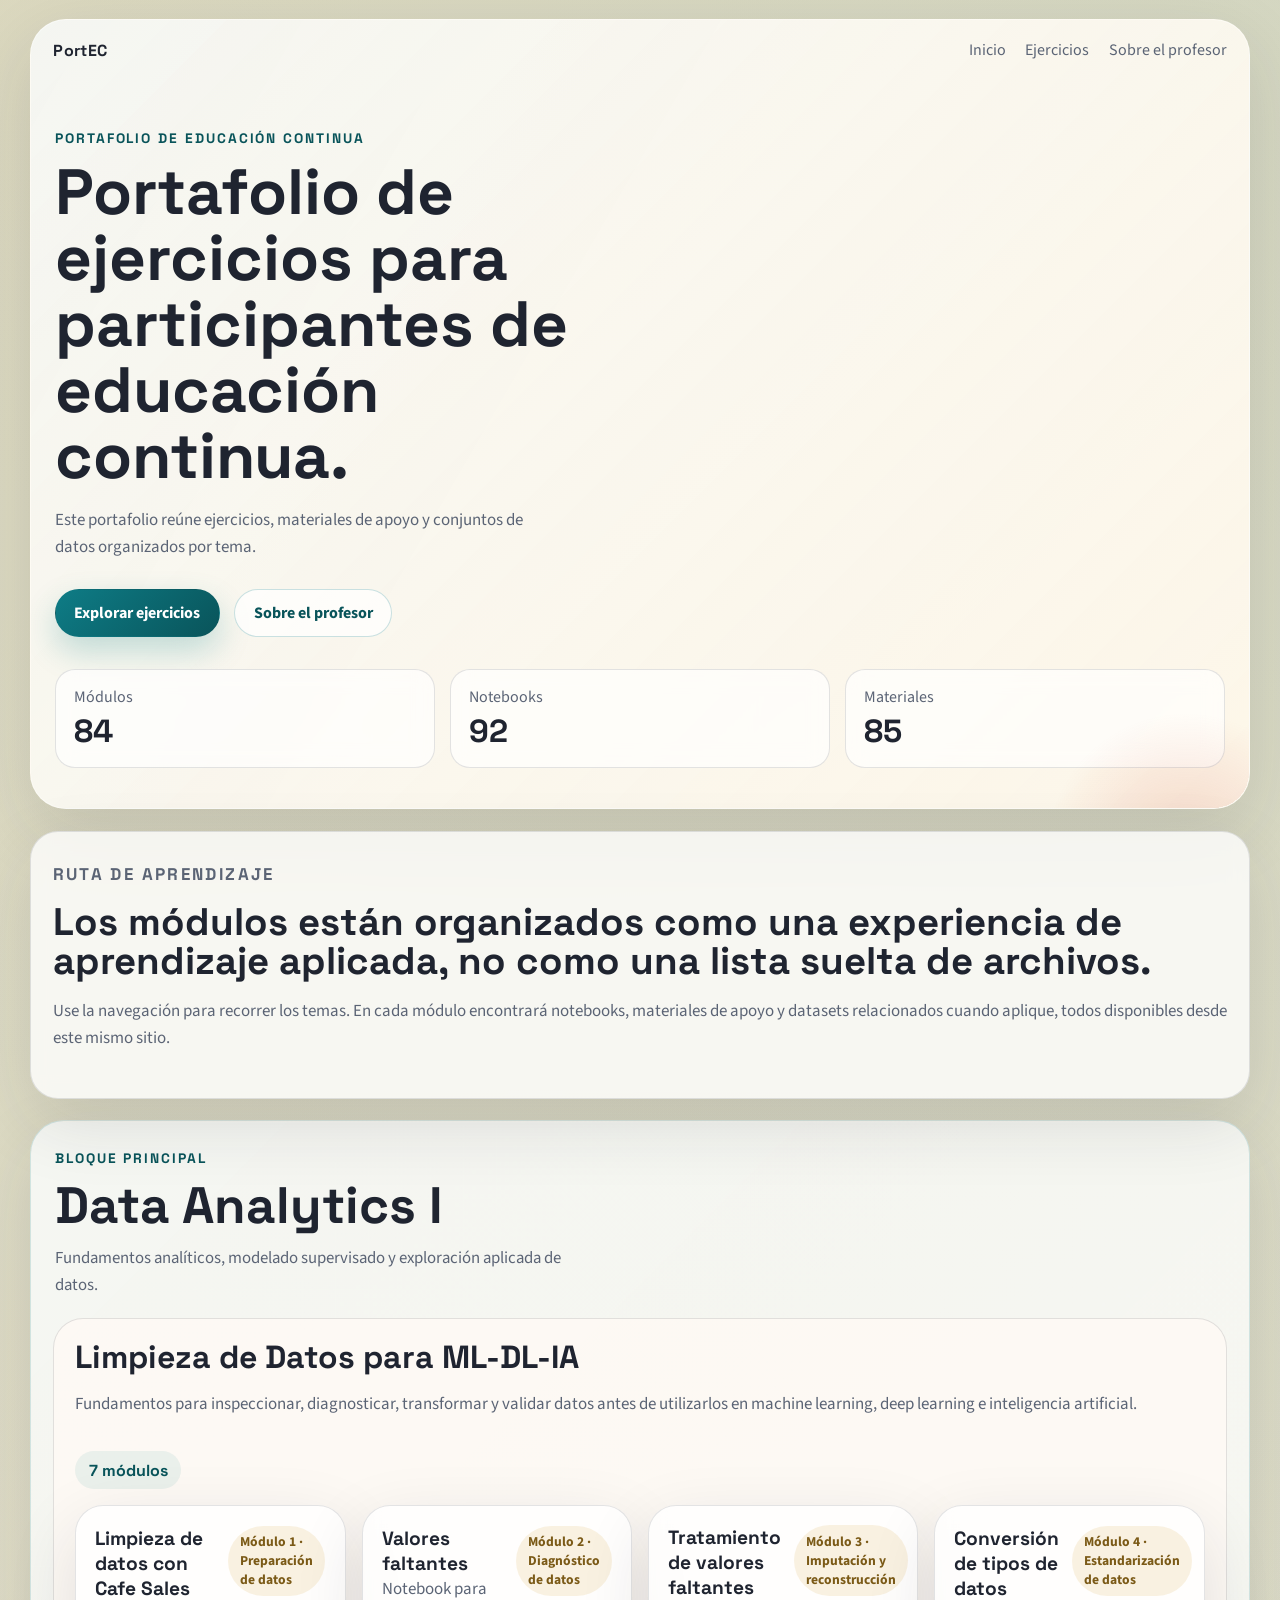
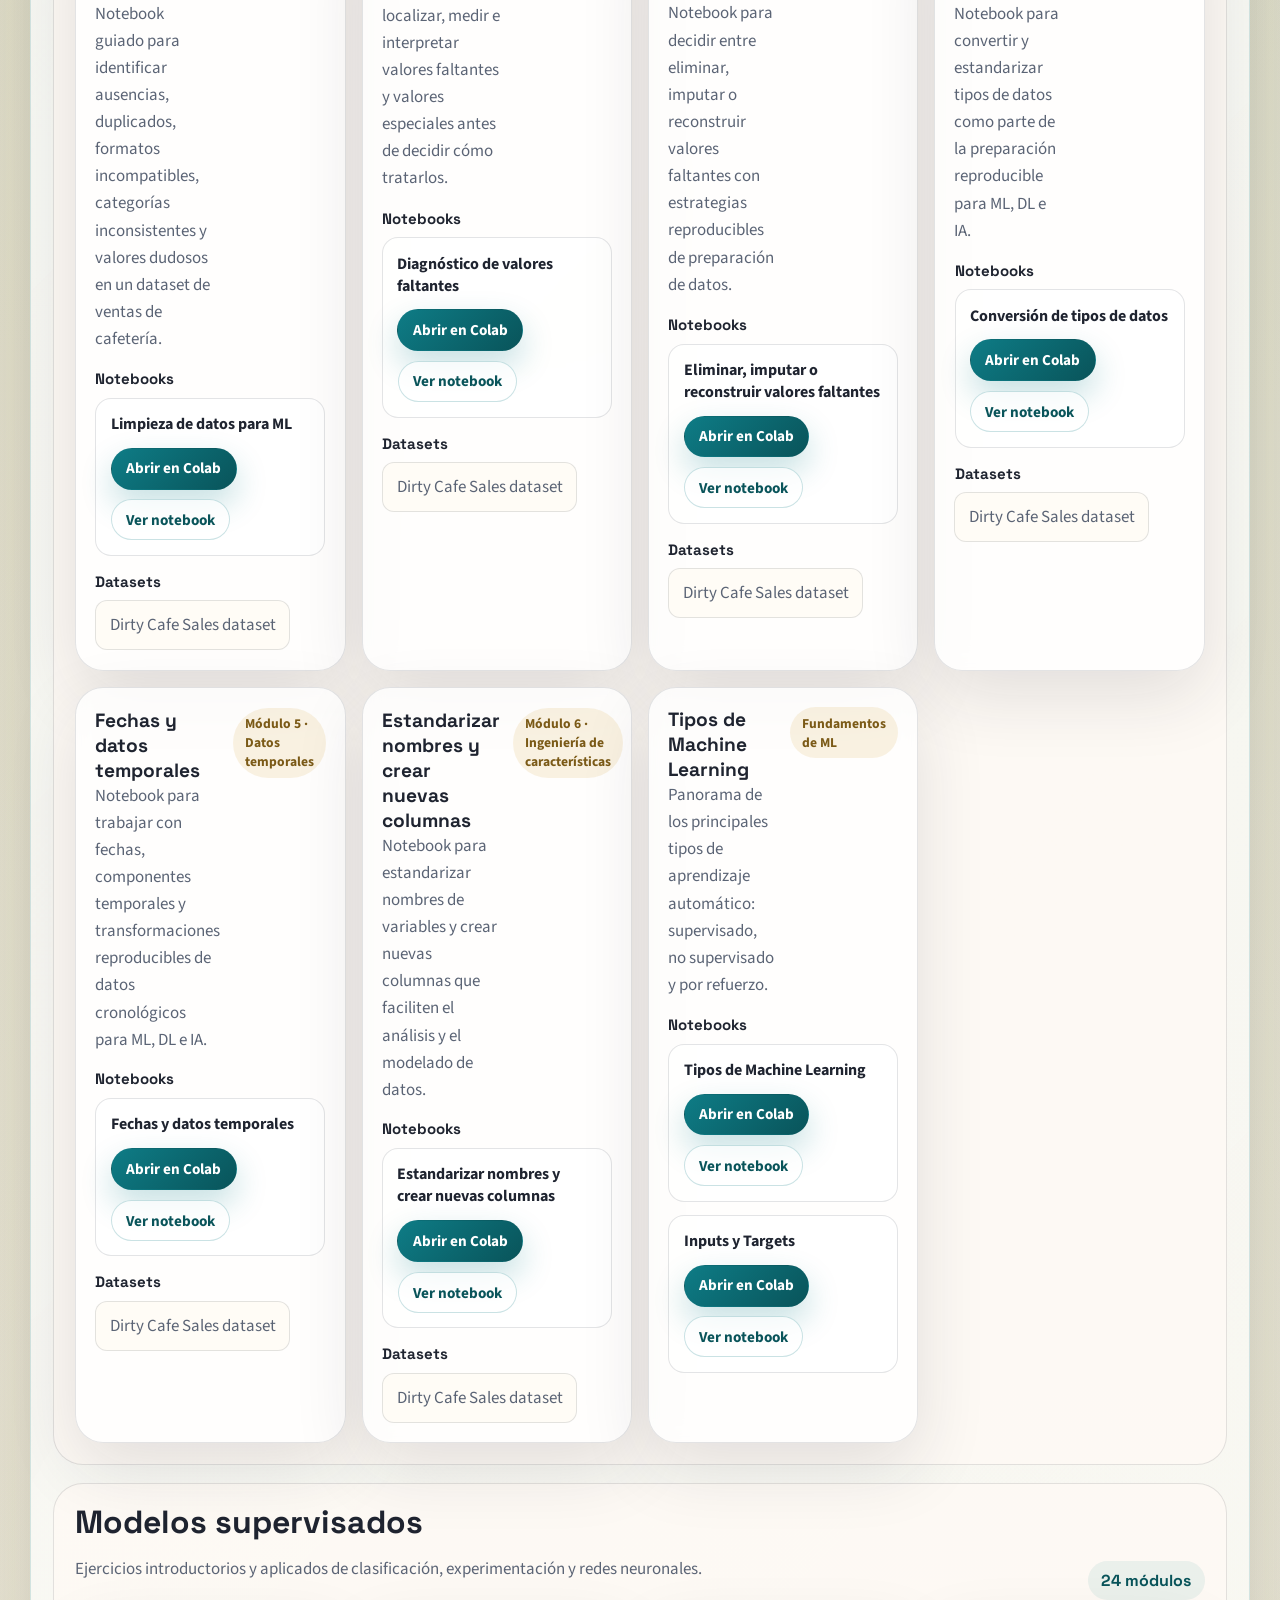
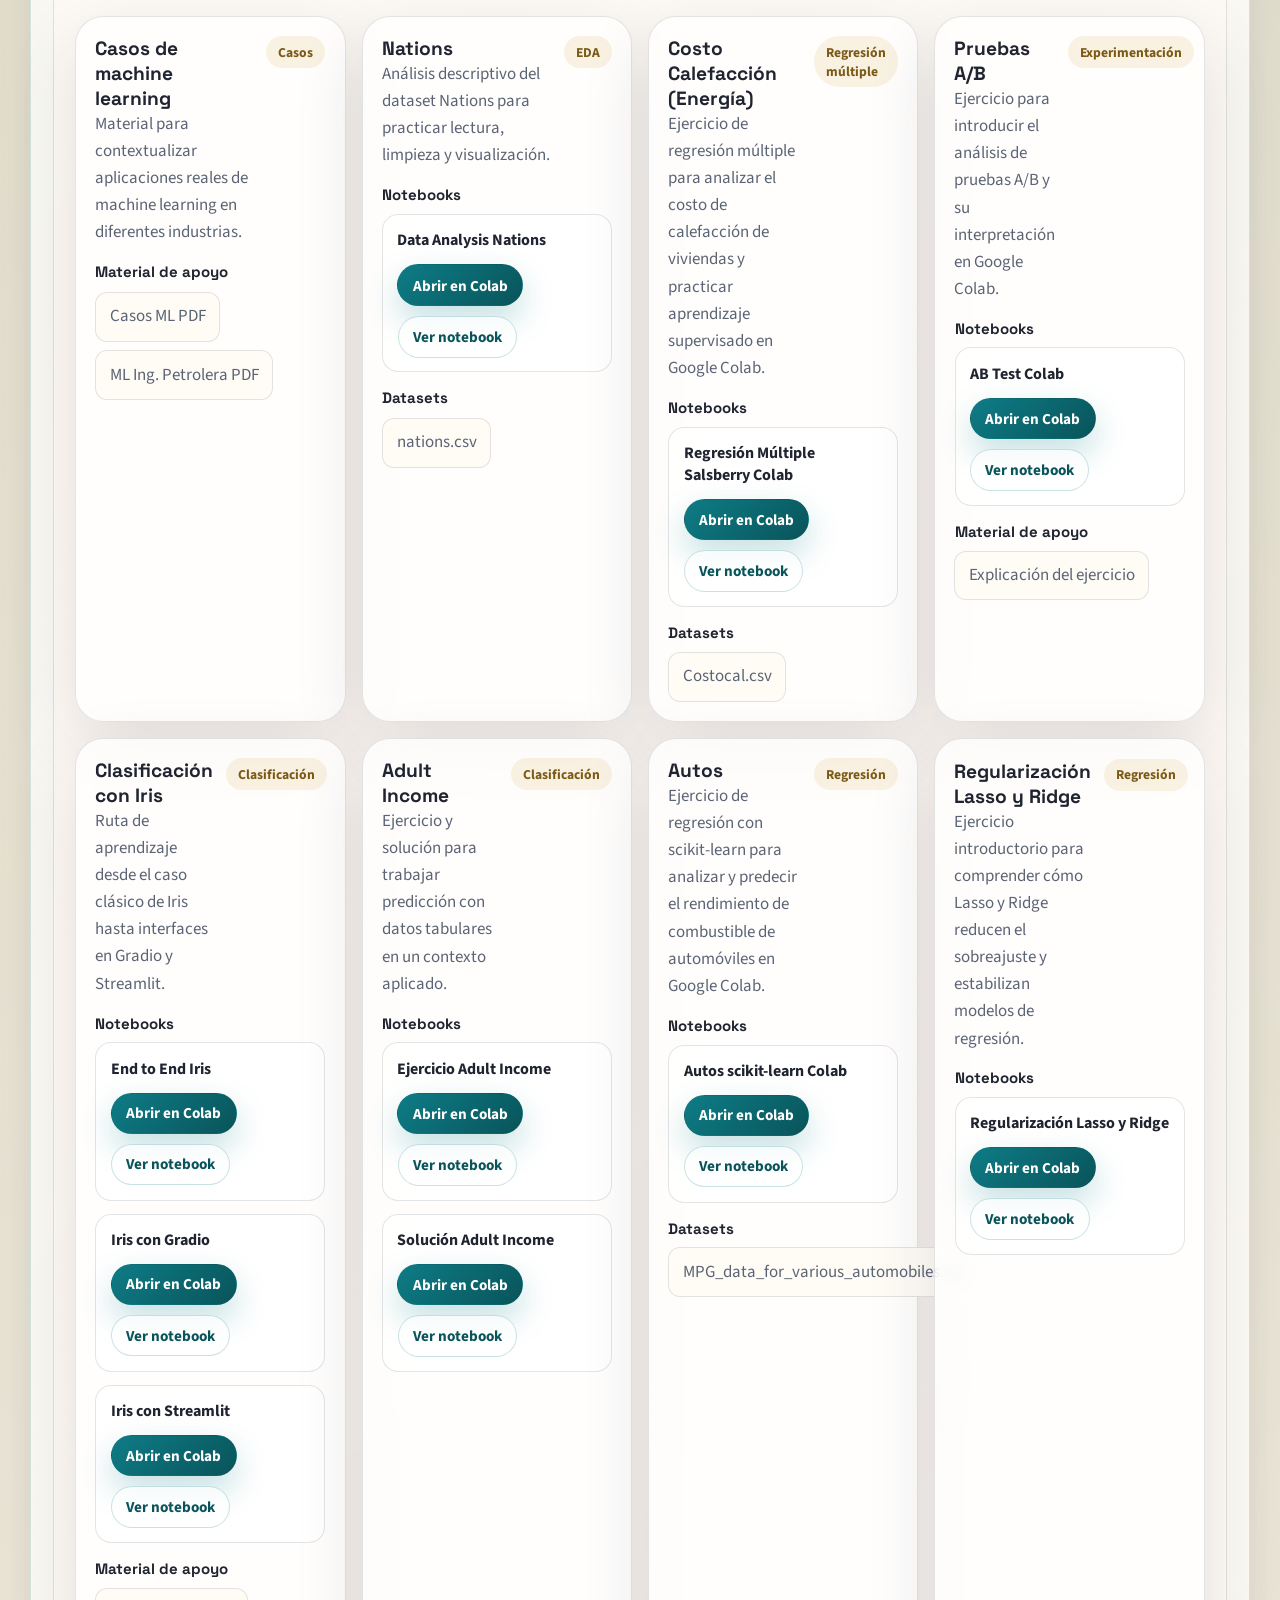
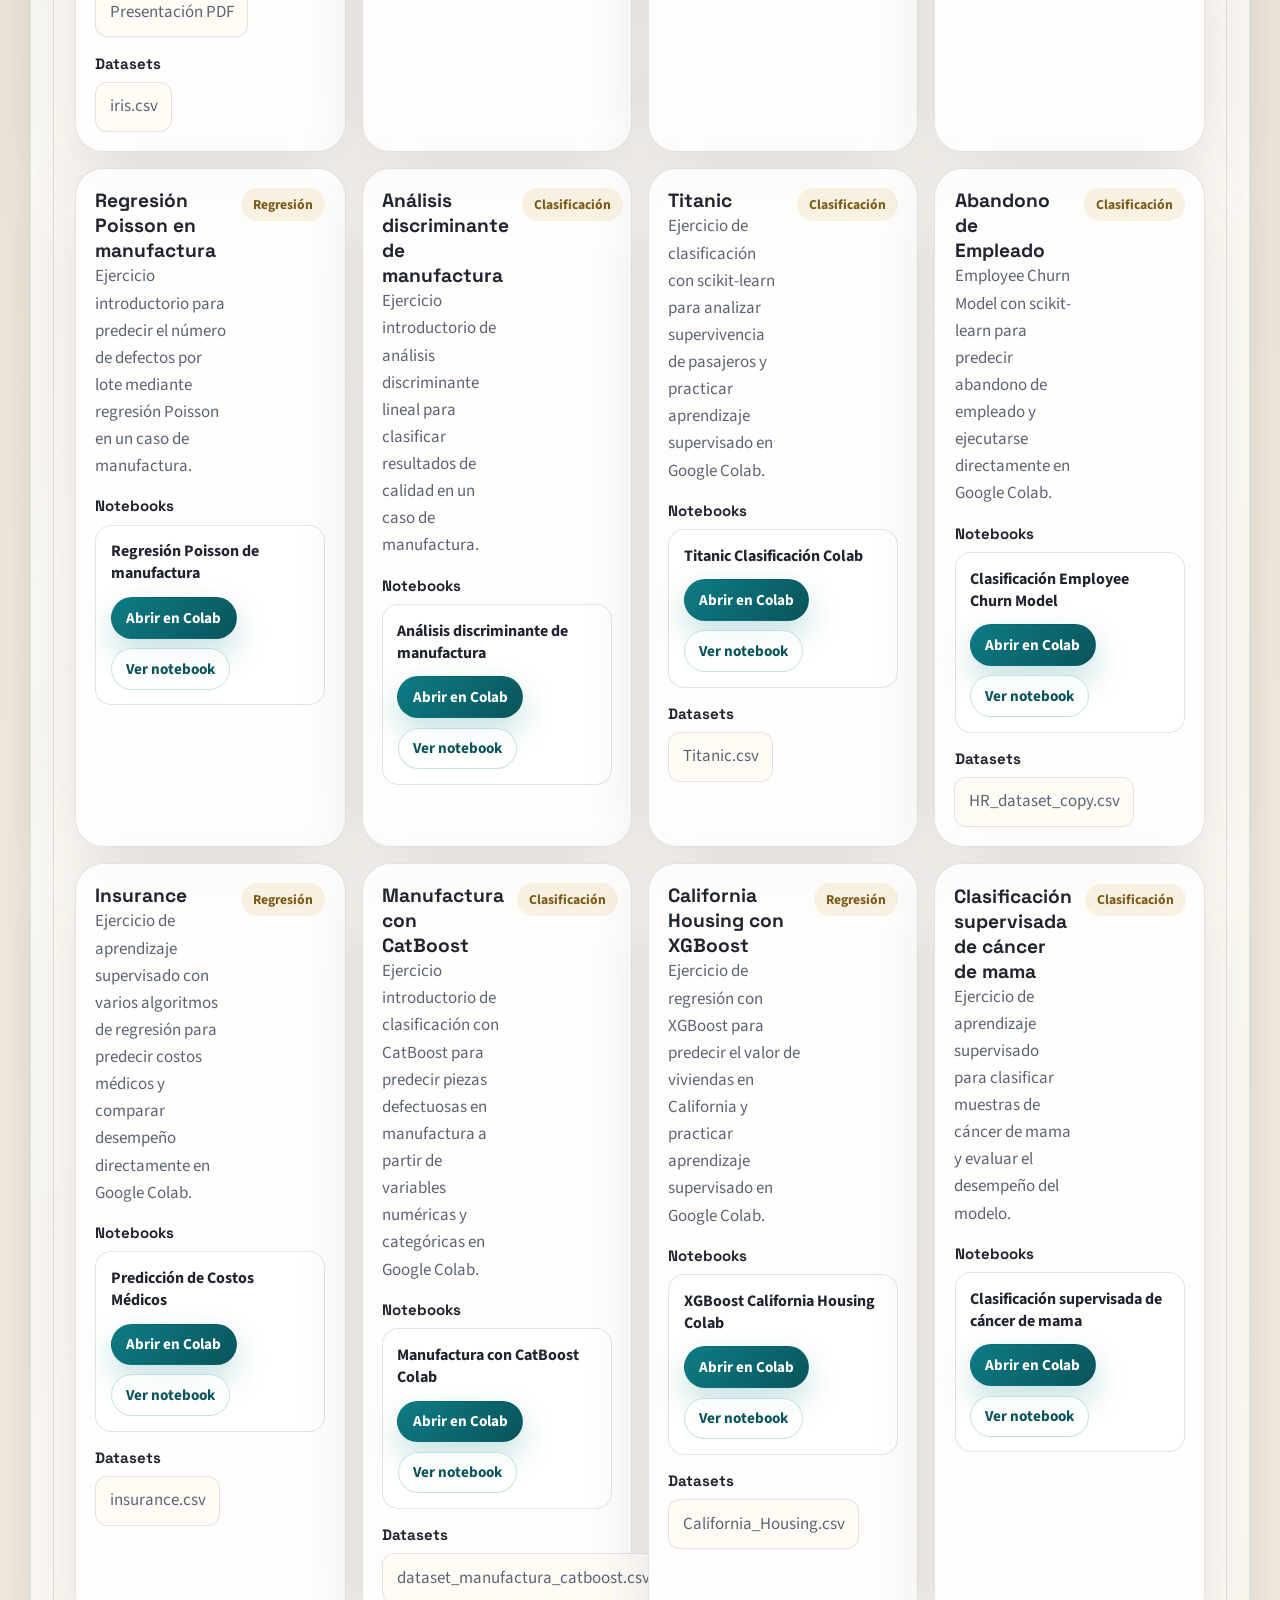
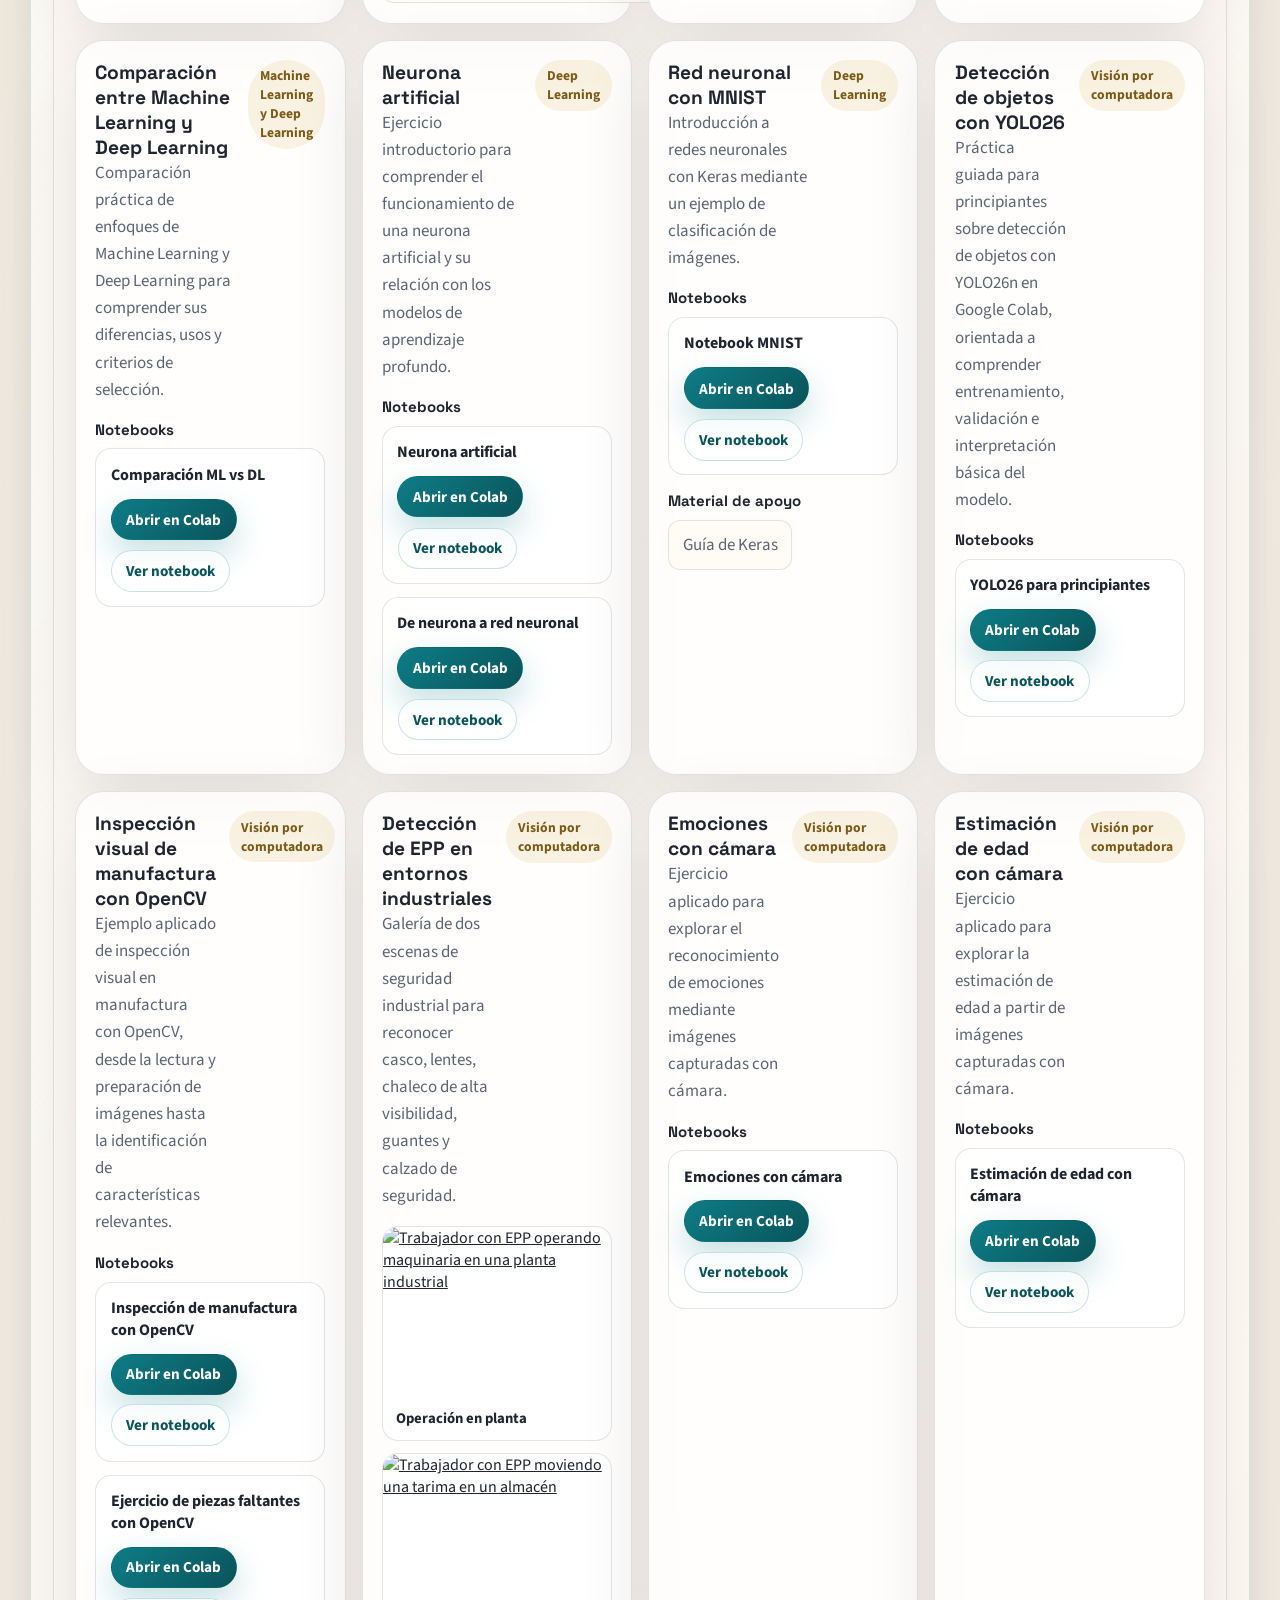
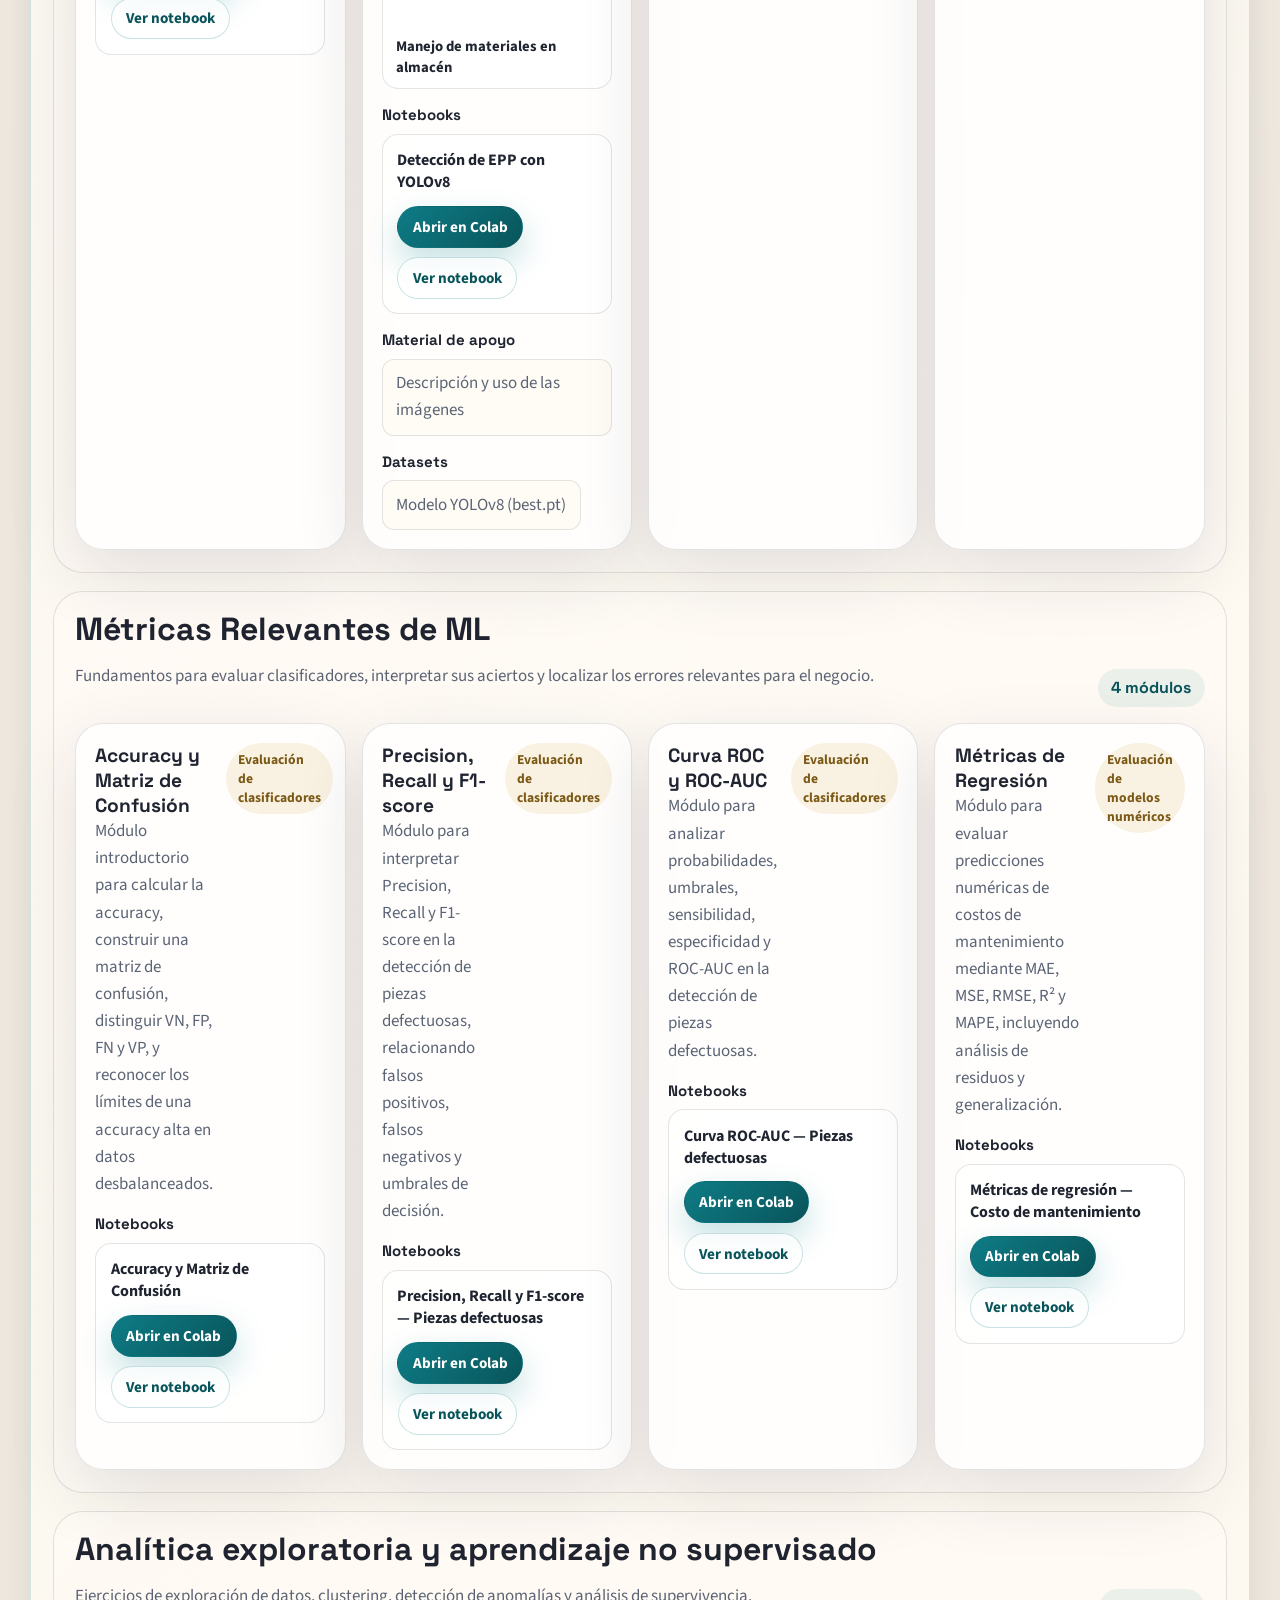
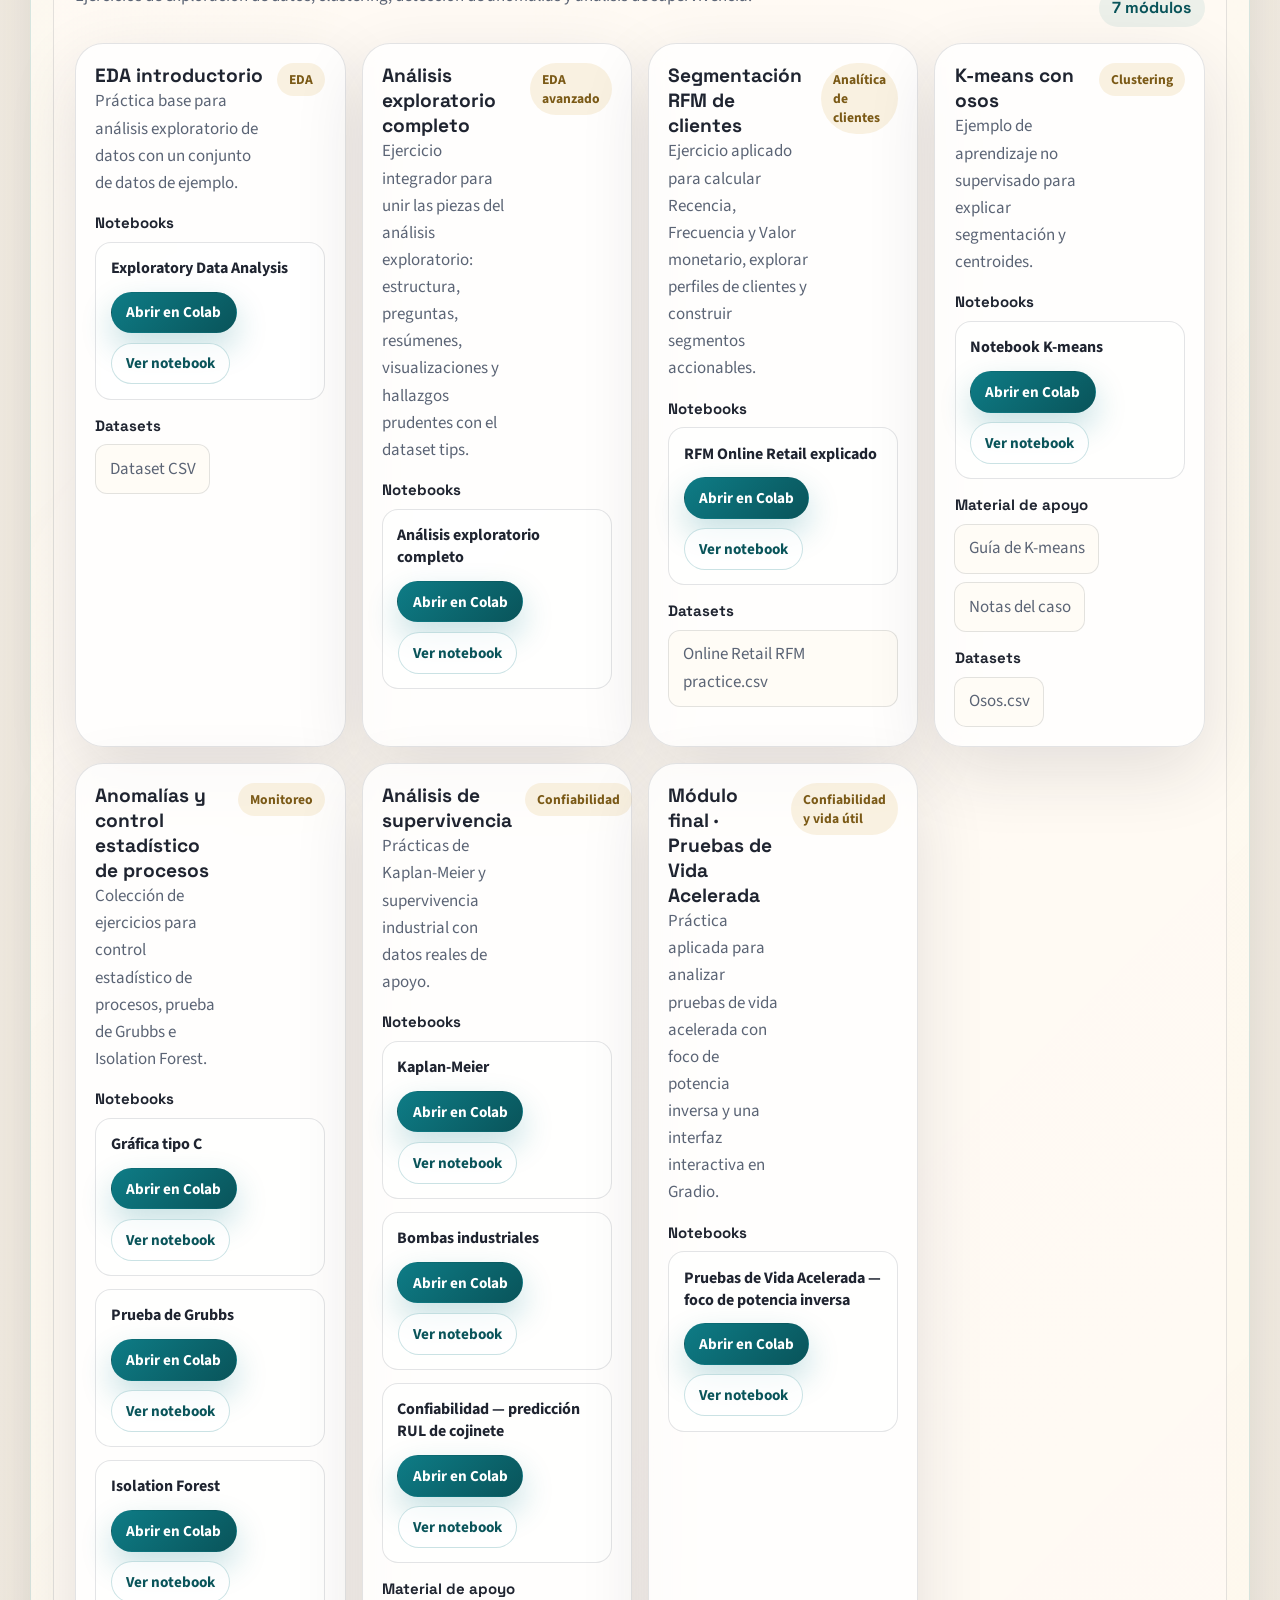
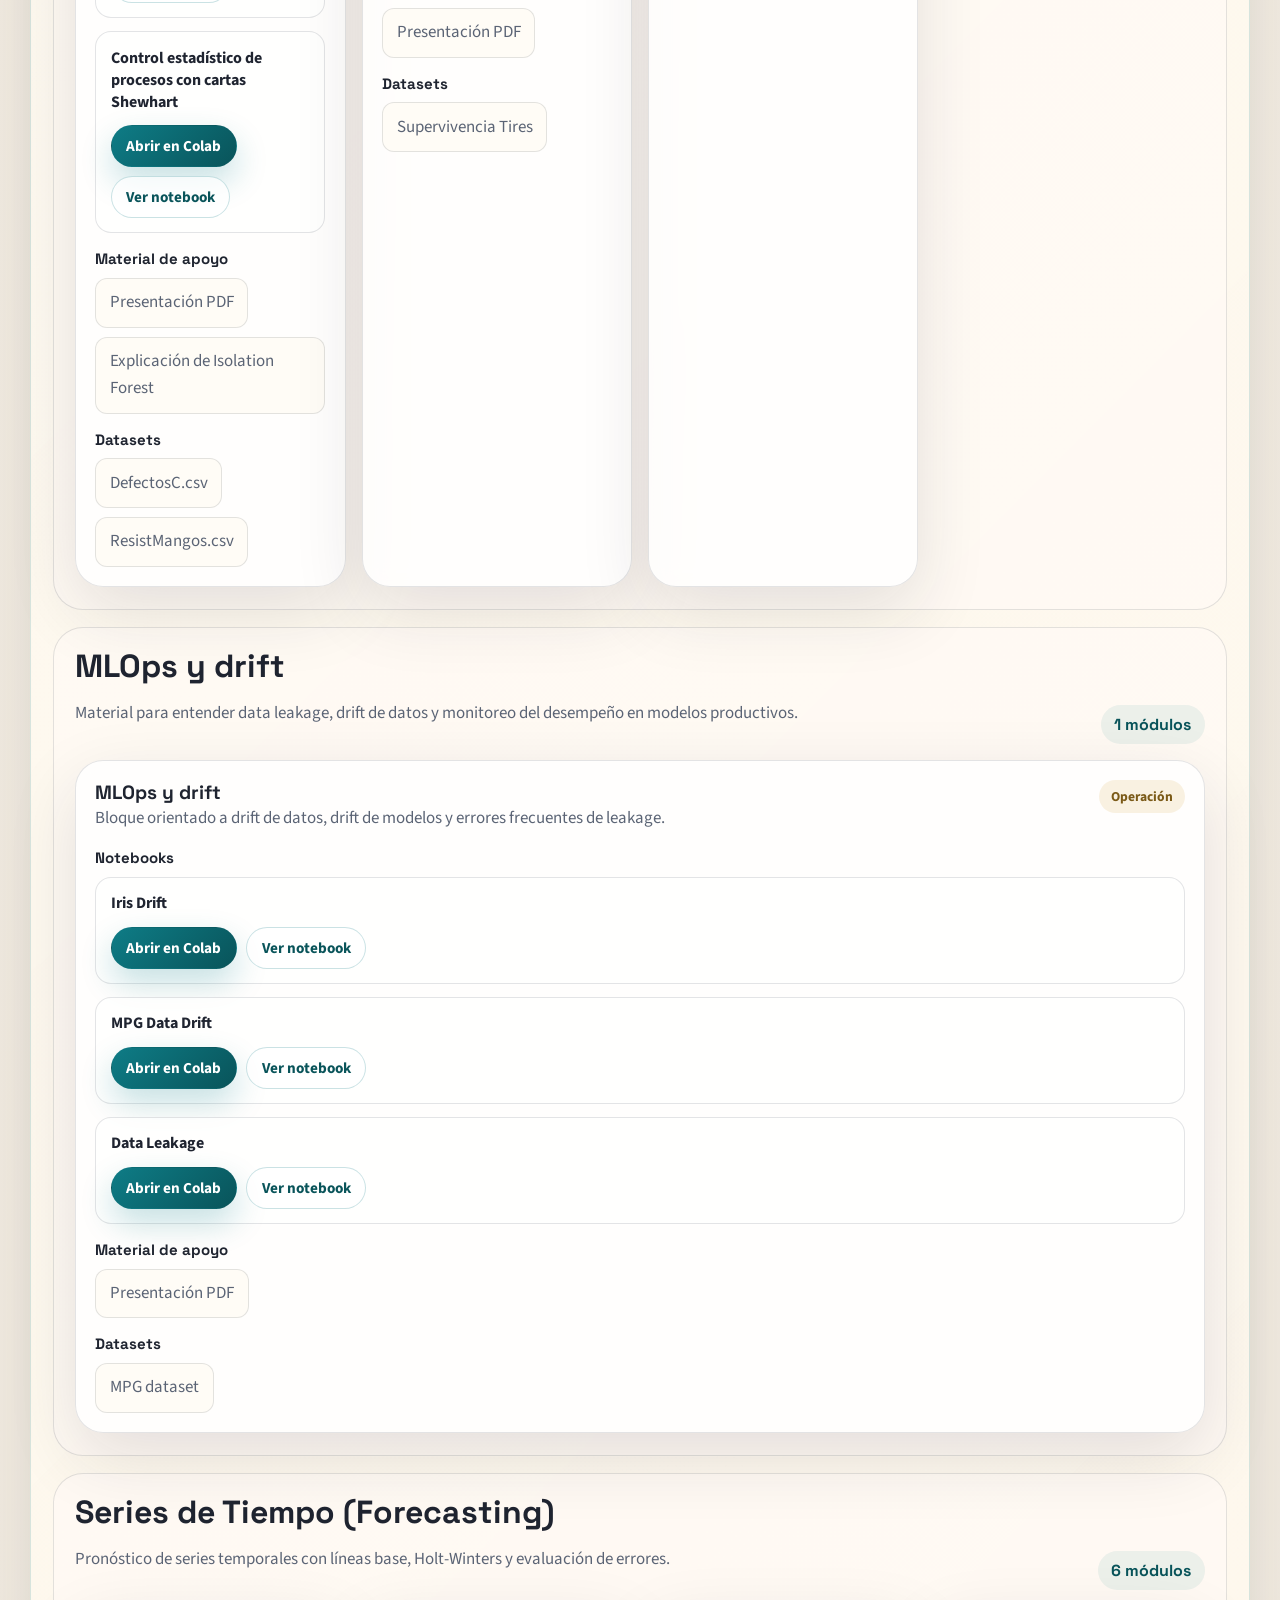
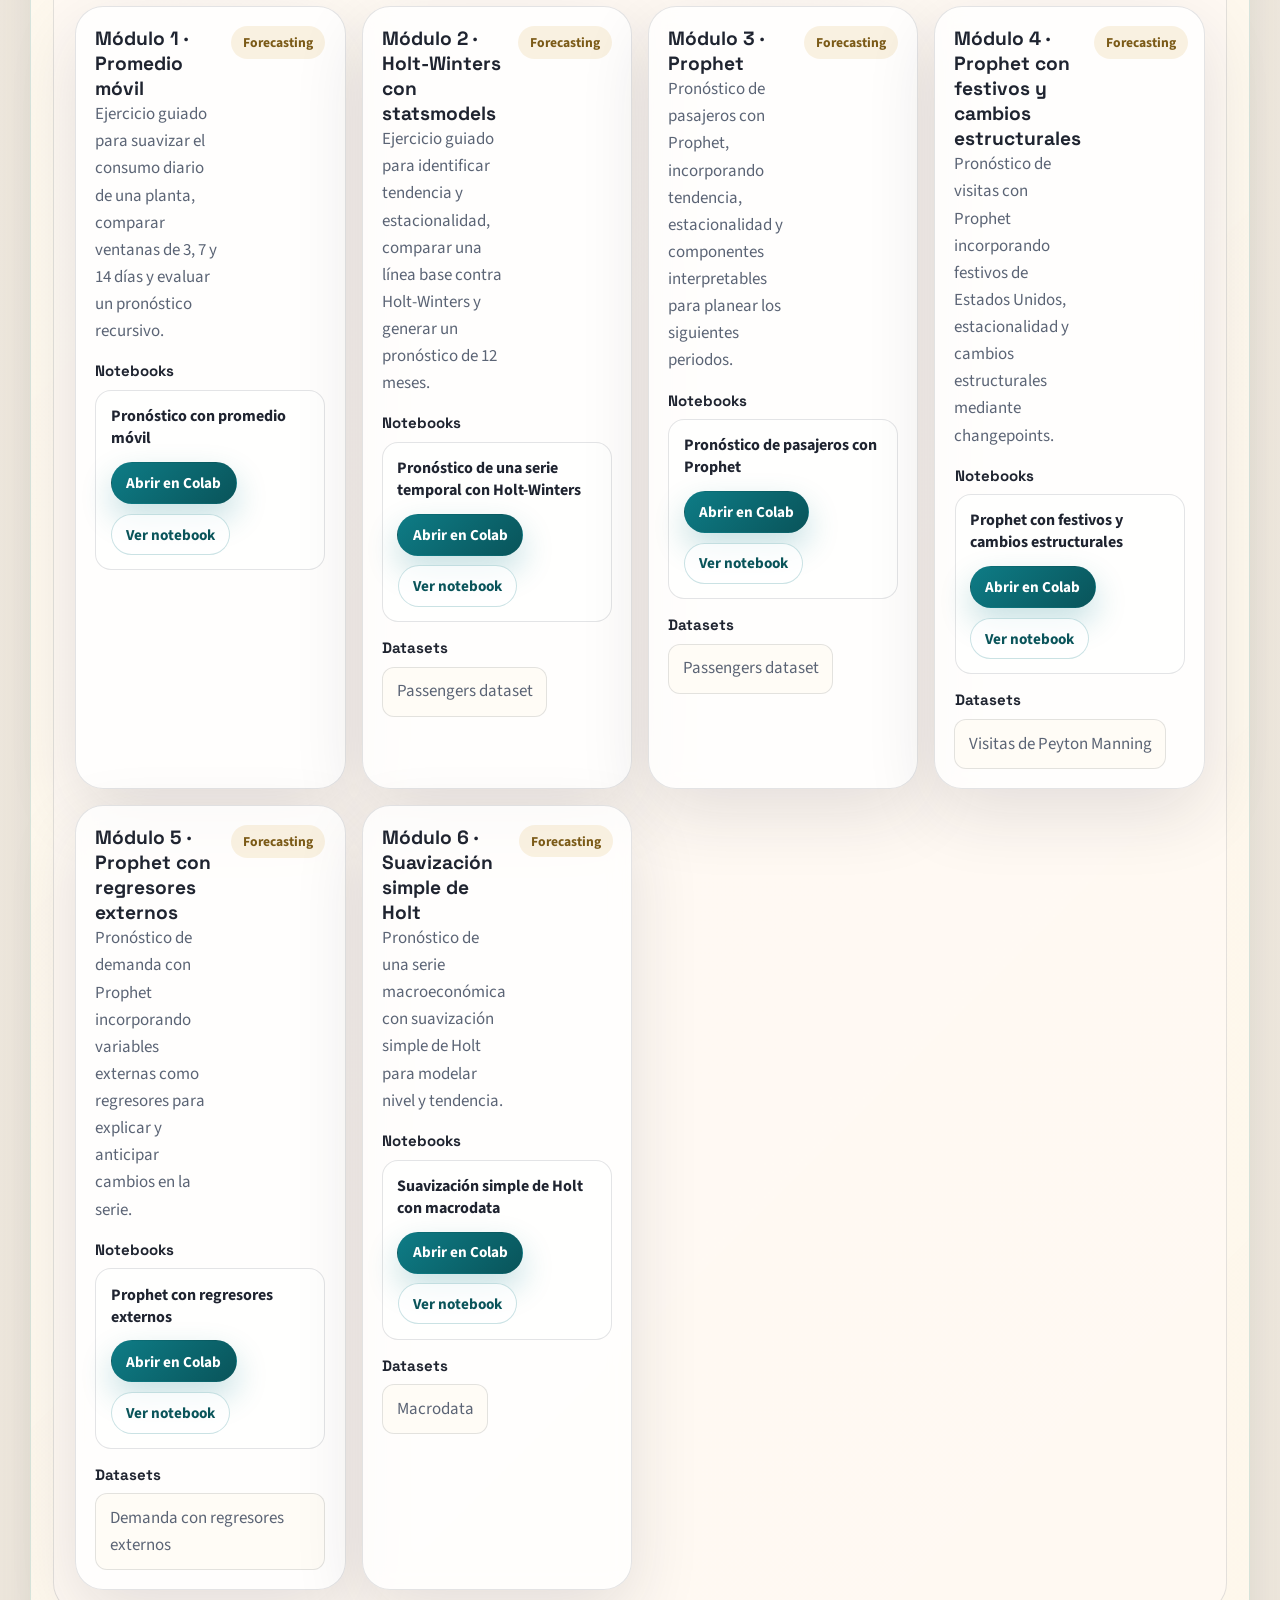
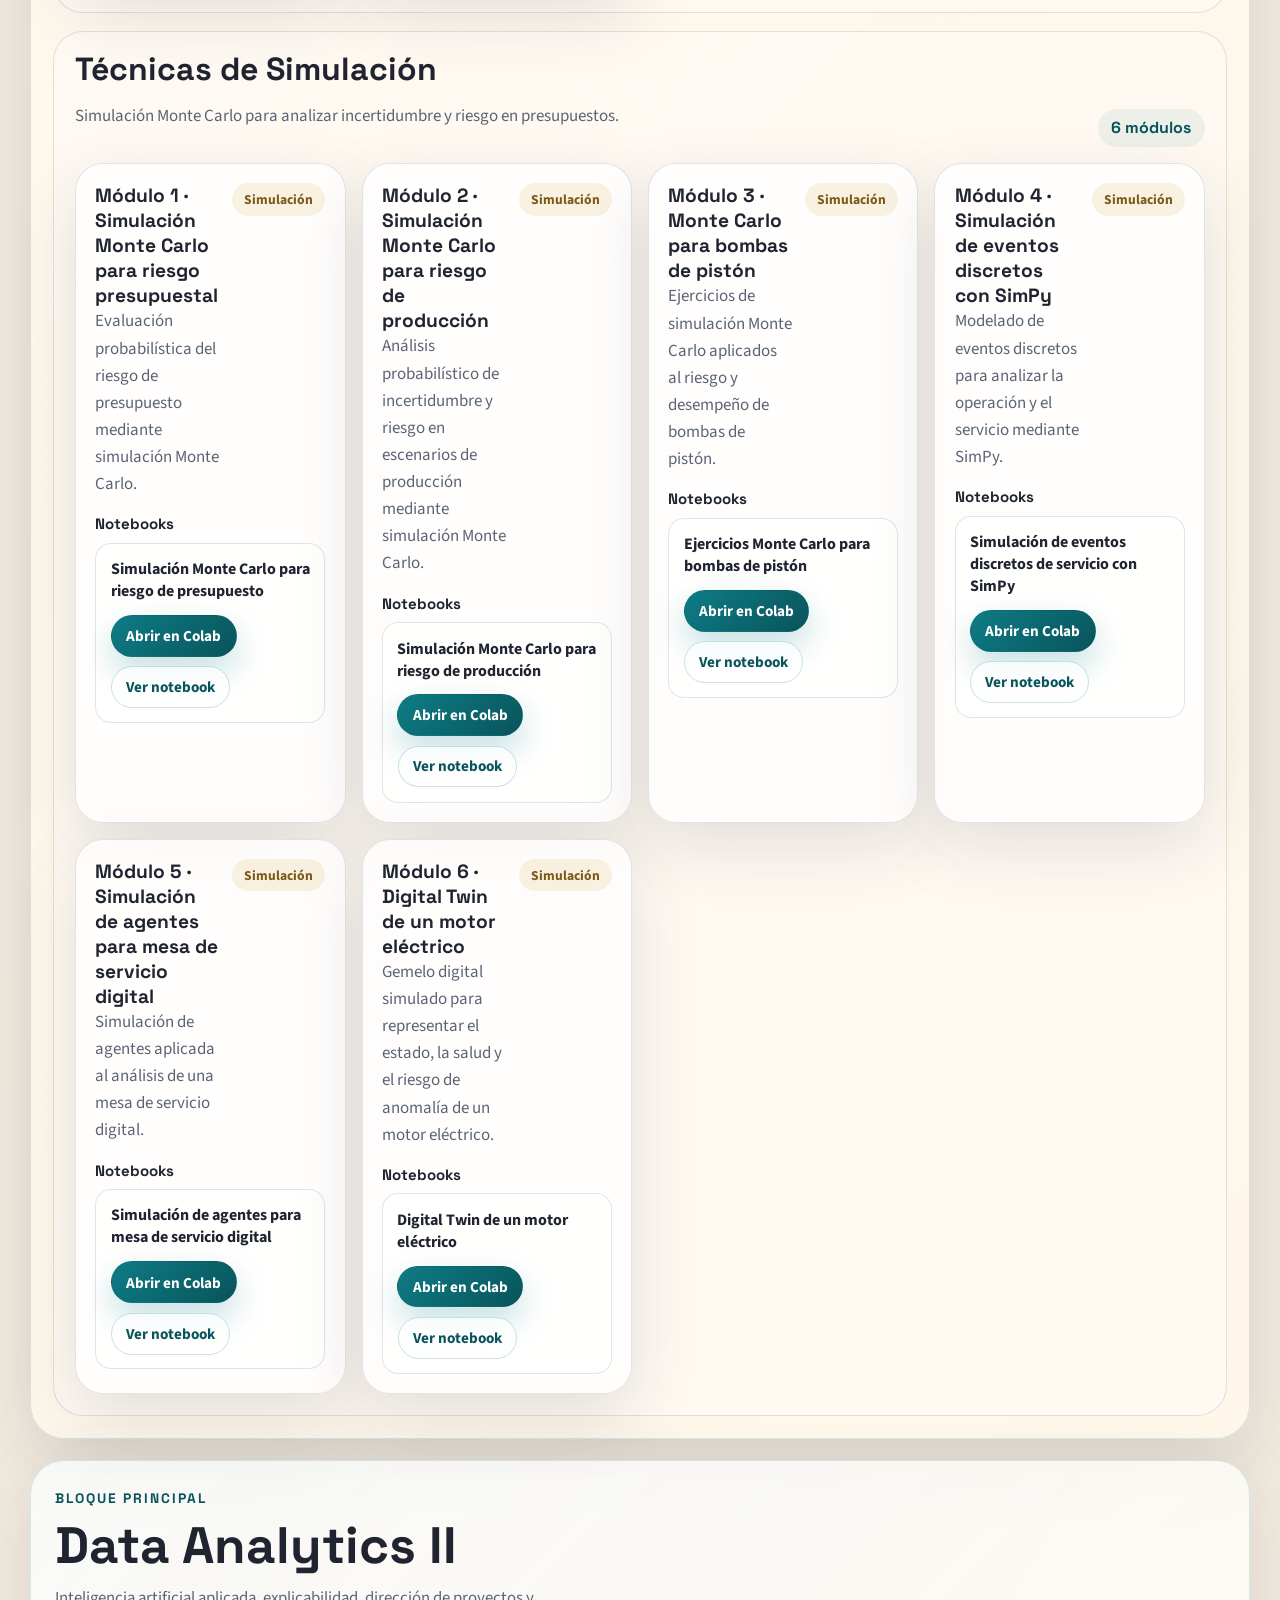
==== index.html @ b15e401c "Match PortEC portfolio identity and introduction" ====
<!DOCTYPE html>
<html lang="es">
<head>
  <meta charset="UTF-8">
  <meta name="viewport" content="width=device-width, initial-scale=1.0">
  <title>PortEC | Portafolio de educación continua</title>
  <meta
    name="description"
    content="Portafolio de ejercicios para participantes de educación continua, con notebooks, materiales y datasets organizados por tema."
  >
  <link rel="preconnect" href="https://fonts.googleapis.com">
  <link rel="preconnect" href="https://fonts.gstatic.com" crossorigin>
  <link
    href="https://fonts.googleapis.com/css2?family=Space+Grotesk:wght@400;500;700&family=Source+Sans+3:wght@400;600;700&display=swap"
    rel="stylesheet"
  >
  <link rel="stylesheet" href="styles.css?v=20261002epp">
</head>
<body data-github-user="JuanBaldemarG" data-github-repo="portafoliocolabJBGV">
  <div class="page-shell">
    <header class="hero" id="inicio">
      <nav class="topbar" aria-label="Navegación principal">
        <a class="brand" href="#inicio">PortEC</a>
        <div class="topbar-links">
          <a href="#inicio">Inicio</a>
          <a href="#catalogo">Ejercicios</a>
          <a href="sobre-mi.html">Sobre el profesor</a>
        </div>
      </nav>

      <section class="hero-content">
        <p class="eyebrow">Portafolio de educación continua</p>
        <h1>Portafolio de ejercicios para participantes de educación continua.</h1>
        <p class="hero-copy">
          Este portafolio reúne ejercicios, materiales de apoyo y conjuntos de datos organizados por tema.
        </p>

        <div class="hero-actions">
          <a class="button button-primary" href="#catalogo">Explorar ejercicios</a>
          <a class="button button-secondary" href="sobre-mi.html">Sobre el profesor</a>
        </div>

        <dl class="hero-stats">
          <div>
            <dt>Módulos</dt>
            <dd id="stat-labs">0</dd>
          </div>
          <div>
            <dt>Notebooks</dt>
            <dd id="stat-notebooks">0</dd>
          </div>
          <div>
            <dt>Materiales</dt>
            <dd id="stat-resources">0</dd>
          </div>
        </dl>
      </section>
    </header>

    <main id="catalogo">
      <section class="section-intro">
        <p class="section-kicker">Ruta de aprendizaje</p>
        <h2>Los módulos están organizados como una experiencia de aprendizaje aplicada, no como una lista suelta de archivos.</h2>
        <p>
          Use la navegación para recorrer los temas. En cada módulo encontrará notebooks, materiales de apoyo y datasets relacionados cuando aplique, todos disponibles desde este mismo sitio.
        </p>
      </section>

      <div id="sections-root" class="sections-root"></div>

      <section class="module-section" id="sitios-destacados" aria-labelledby="sitios-destacados-title">
        <div class="section-header">
          <div>
            <h2 id="sitios-destacados-title">Sitios destacados</h2>
            <p>Explora recursos interactivos complementarios del portafolio de educación continua.</p>
          </div>
          <div class="section-count">2 sitios</div>
        </div>
        <div class="card-grid">
          <article class="module-card">
            <div class="card-head">
              <div>
                <h3 class="card-title">Superstore Insights — Dashboard de BI tradicional</h3>
                <p class="card-description">Explora indicadores, filtros, tendencias y hallazgos del dataset Superstore en un dashboard interactivo de inteligencia de negocios.</p>
              </div>
              <span class="tag">Dashboard destacado</span>
            </div>
            <div class="resource-group">
              <h4>Sitio interactivo</h4>
              <ul class="resource-list">
                <li><a class="link-chip" href="https://superstore-insights-jbgv.juanb.chatgpt.site/" target="_blank" rel="noreferrer">Abrir dashboard</a></li>
              </ul>
            </div>
          </article>
          <article class="module-card">
            <div class="card-head">
              <div>
                <h3 class="card-title">Organiza tus fuentes, conecta ideas y construye una wiki viva</h3>
                <p class="card-description">Explora una guía visual para crear tu cerebro digital y transformar fuentes e ideas en conocimiento organizado.</p>
              </div>
              <span class="tag">Segundo cerebro</span>
            </div>
            <div class="resource-group">
              <h4>Sitio interactivo</h4>
              <ul class="resource-list">
                <li><a class="link-chip" href="https://cerebro-digital-guia.juanb.chatgpt.site/" target="_blank" rel="noreferrer">Abrir Segundo Cerebro</a></li>
              </ul>
            </div>
          </article>
        </div>
      </section>
    </main>
    <footer class="site-footer">
      PortEC · Actualizado el 10 de septiembre de 2026 · Versión 6
    </footer>
  </div>

  <script src="assets/site.js?v=20261027portec-order-replica"></script>
</body>
</html>
---- styles.css ----
:root {
  --bg: #f4efe6;
  --bg-soft: #fbf7f0;
  --paper: rgba(255, 255, 255, 0.78);
  --card: rgba(255, 252, 246, 0.96);
  --ink: #1f2430;
  --muted: #5b6475;
  --line: rgba(31, 36, 48, 0.12);
  --accent: #0e7c86;
  --accent-strong: #09545a;
  --warm: #d35d47;
  --gold: #d8a845;
  --shadow: 0 24px 70px rgba(31, 36, 48, 0.12);
  --radius-xl: 28px;
  --radius-lg: 20px;
  --radius-md: 14px;
  --max-width: 1220px;
}

* {
  box-sizing: border-box;
}

html {
  scroll-behavior: smooth;
}

body {
  margin: 0;
  font-family: "Source Sans 3", sans-serif;
  color: var(--ink);
  background:
    radial-gradient(circle at top left, rgba(216, 168, 69, 0.2), transparent 28%),
    radial-gradient(circle at top right, rgba(14, 124, 134, 0.15), transparent 22%),
    linear-gradient(180deg, #f6f1e8 0%, #efe7da 100%);
}

a {
  color: inherit;
}

code {
  font-family: "Space Grotesk", sans-serif;
  font-size: 0.92em;
}

.page-shell {
  width: min(calc(100% - 2rem), var(--max-width));
  margin: 0 auto;
  padding: 1.2rem 0 4rem;
}

.hero {
  position: relative;
  overflow: hidden;
  border: 1px solid rgba(255, 255, 255, 0.45);
  border-radius: 36px;
  background:
    linear-gradient(135deg, rgba(255, 255, 255, 0.8), rgba(255, 248, 235, 0.94)),
    linear-gradient(120deg, rgba(14, 124, 134, 0.08), transparent 50%);
  box-shadow: var(--shadow);
}

.hero::after {
  content: "";
  position: absolute;
  inset: auto -8% -26% auto;
  width: 320px;
  height: 320px;
  border-radius: 50%;
  background: radial-gradient(circle, rgba(211, 93, 71, 0.22), transparent 62%);
  pointer-events: none;
}

.topbar {
  display: flex;
  align-items: center;
  justify-content: space-between;
  gap: 1rem;
  padding: 1.2rem 1.4rem;
}

.brand,
.topbar-links a,
.button,
.tag,
.link-chip {
  text-decoration: none;
}

.brand {
  font-family: "Space Grotesk", sans-serif;
  font-weight: 700;
  letter-spacing: 0.02em;
}

.topbar-links {
  display: flex;
  flex-wrap: wrap;
  justify-content: flex-end;
  gap: 0.9rem 1.2rem;
  color: var(--muted);
}

.topbar-links a {
  transition: color 0.2s ease, transform 0.2s ease;
}

.topbar-links a:hover,
.topbar-links a:focus-visible {
  color: var(--accent-strong);
  transform: translateY(-1px);
}

.hero-content {
  padding: 3rem 1.5rem 2.5rem;
}

.eyebrow,
.section-kicker {
  margin: 0 0 0.85rem;
  font-family: "Space Grotesk", sans-serif;
  font-size: 0.86rem;
  font-weight: 700;
  letter-spacing: 0.14em;
  text-transform: uppercase;
  color: var(--accent-strong);
}

.hero h1,
.section-intro h2,
.section-header h2 {
  font-family: "Space Grotesk", sans-serif;
  line-height: 1.03;
}

.hero h1 {
  max-width: 14ch;
  margin: 0;
  font-size: clamp(2.4rem, 5vw, 5.2rem);
}

.hero-copy,
.section-intro p,
.section-header p,
.resource-list li,
.card-description {
  color: var(--muted);
  font-size: 1.06rem;
  line-height: 1.6;
}

.hero-copy {
  max-width: 60ch;
  margin: 1.1rem 0 0;
}

.hero-actions {
  display: flex;
  flex-wrap: wrap;
  gap: 0.9rem;
  margin-top: 1.7rem;
}

.button {
  display: inline-flex;
  align-items: center;
  justify-content: center;
  min-height: 46px;
  padding: 0.75rem 1.15rem;
  border-radius: 999px;
  border: 1px solid transparent;
  font-weight: 700;
  transition: transform 0.2s ease, box-shadow 0.2s ease, background 0.2s ease;
}

.button:hover,
.button:focus-visible {
  transform: translateY(-2px);
}

.button-small {
  min-height: 38px;
  padding: 0.55rem 0.9rem;
  font-size: 0.95rem;
}

.button-primary {
  color: white;
  background: linear-gradient(135deg, var(--accent), var(--accent-strong));
  box-shadow: 0 14px 32px rgba(14, 124, 134, 0.24);
}

.button-secondary {
  color: var(--accent-strong);
  border-color: rgba(14, 124, 134, 0.22);
  background: rgba(255, 255, 255, 0.72);
}

.button-disabled {
  opacity: 0.55;
  cursor: not-allowed;
  pointer-events: none;
}

.hero-stats {
  display: grid;
  grid-template-columns: repeat(3, minmax(0, 1fr));
  gap: 0.9rem;
  margin: 2rem 0 0;
}

.hero-stats div {
  padding: 1rem 1.15rem;
  border: 1px solid var(--line);
  border-radius: var(--radius-lg);
  background: rgba(255, 255, 255, 0.68);
  backdrop-filter: blur(10px);
}

.hero-stats dt {
  color: var(--muted);
}

.hero-stats dd {
  margin: 0.2rem 0 0;
  font-family: "Space Grotesk", sans-serif;
  font-size: 2rem;
  font-weight: 700;
}

.config-banner,
.section-intro,
.module-card {
  border: 1px solid var(--line);
  border-radius: var(--radius-xl);
  background: var(--paper);
  backdrop-filter: blur(10px);
  box-shadow: var(--shadow);
}

.config-banner {
  display: none;
  align-items: center;
  justify-content: space-between;
  gap: 1rem;
  margin: 1.4rem 0 0;
  padding: 1.2rem 1.3rem;
  border-color: rgba(211, 93, 71, 0.24);
  background:
    linear-gradient(135deg, rgba(255, 249, 245, 0.96), rgba(255, 254, 250, 0.96)),
    linear-gradient(120deg, rgba(211, 93, 71, 0.05), transparent 70%);
}

.config-title {
  margin: 0 0 0.25rem;
  font-family: "Space Grotesk", sans-serif;
  font-weight: 700;
}

.section-intro {
  margin-top: 1.4rem;
  padding: 1.8rem 1.35rem;
}

.section-intro h2 {
  margin: 0;
  font-size: clamp(1.7rem, 3vw, 2.8rem);
}

.sections-root {
  display: grid;
  gap: 1.3rem;
  margin-top: 1.3rem;
}

.learning-block {
  display: grid;
  gap: 1.2rem;
  padding: 1.35rem;
  border: 1px solid rgba(14, 124, 134, 0.16);
  border-radius: 34px;
  background:
    linear-gradient(135deg, rgba(255, 255, 255, 0.78), rgba(255, 248, 235, 0.9)),
    linear-gradient(120deg, rgba(14, 124, 134, 0.06), transparent 70%);
  box-shadow: var(--shadow);
}

.block-header {
  padding: 0.4rem 0.15rem 0;
}

.block-title {
  margin: 0;
  font-family: "Space Grotesk", sans-serif;
  font-size: clamp(2rem, 4vw, 3.4rem);
  line-height: 1.02;
}

.block-description {
  max-width: 64ch;
  margin: 0.8rem 0 0;
  color: var(--muted);
  font-size: 1.05rem;
  line-height: 1.6;
}

.block-sections {
  display: grid;
  gap: 1.1rem;
}

.about-layout {
  display: grid;
  gap: 1.3rem;
  margin-top: 1.4rem;
}

.about-grid {
  display: grid;
  grid-template-columns: repeat(2, minmax(0, 1fr));
  gap: 1rem;
}

.about-section,
.about-card {
  border: 1px solid var(--line);
  border-radius: var(--radius-xl);
  background: var(--paper);
  backdrop-filter: blur(10px);
  box-shadow: var(--shadow);
}

.about-card {
  padding: 1.5rem 1.35rem;
}

.about-closing {
  text-align: center;
}

.about-campus {
  display: block;
  width: 100%;
  max-height: 380px;
  object-fit: cover;
  border-radius: 22px;
  margin: 0 auto 1rem;
}

.about-logo {
  display: block;
  width: min(240px, 100%);
  margin: 0 auto 1rem;
}

.about-card h2 {
  margin: 0 0 0.8rem;
  font-family: "Space Grotesk", sans-serif;
}

.about-card p {
  color: var(--muted);
  line-height: 1.6;
}

.about-list {
  margin: 0;
  padding-left: 1.1rem;
  color: var(--muted);
  line-height: 1.7;
}

.hero-compact .hero-content {
  padding-top: 2.2rem;
}

.site-footer {
  margin-top: 1.5rem;
  padding: 1rem 0 0.5rem;
  color: var(--muted);
  text-align: center;
  font-size: 0.95rem;
}

.module-section {
  border: 1px solid var(--line);
  border-radius: 30px;
  padding: 1.35rem;
  background: rgba(255, 250, 244, 0.74);
}

.section-header {
  display: flex;
  flex-wrap: wrap;
  align-items: end;
  justify-content: space-between;
  gap: 1rem;
  margin-bottom: 1rem;
}

.section-header h2 {
  margin: 0;
  font-size: clamp(1.55rem, 2.5vw, 2.2rem);
}

.section-count {
  display: inline-flex;
  align-items: center;
  gap: 0.5rem;
  padding: 0.55rem 0.85rem;
  border-radius: 999px;
  background: rgba(14, 124, 134, 0.08);
  color: var(--accent-strong);
  font-family: "Space Grotesk", sans-serif;
  font-weight: 700;
}

.card-grid {
  display: grid;
  grid-template-columns: repeat(auto-fit, minmax(270px, 1fr));
  gap: 1rem;
}

.module-card {
  display: flex;
  flex-direction: column;
  gap: 1rem;
  padding: 1.2rem;
  transform: translateY(16px);
  opacity: 0;
  animation: rise 0.6s ease forwards;
}

.card-head {
  display: flex;
  justify-content: space-between;
  gap: 0.8rem;
  align-items: start;
}

.card-title {
  margin: 0;
  font-family: "Space Grotesk", sans-serif;
  font-size: 1.2rem;
}

.tag {
  display: inline-flex;
  align-items: center;
  padding: 0.42rem 0.75rem;
  border-radius: 999px;
  background: rgba(216, 168, 69, 0.15);
  color: #7b5a17;
  font-size: 0.85rem;
  font-weight: 700;
}

.card-description {
  margin: 0;
}

.image-gallery {
  display: grid;
  grid-template-columns: repeat(auto-fit, minmax(170px, 1fr));
  gap: 0.8rem;
}

.portfolio-image {
  min-width: 0;
  margin: 0;
  overflow: hidden;
  border: 1px solid var(--line);
  border-radius: 16px;
  background: rgba(255, 255, 255, 0.72);
}

.portfolio-image a {
  display: block;
}

.portfolio-image img {
  display: block;
  width: 100%;
  aspect-ratio: 4 / 3;
  object-fit: cover;
}

.portfolio-image figcaption {
  padding: 0.65rem 0.8rem;
  color: var(--ink);
  font-size: 0.92rem;
  font-weight: 700;
}

.resource-group {
  display: grid;
  gap: 0.6rem;
}

.notebook-list {
  display: grid;
  gap: 0.8rem;
}

.notebook-row {
  display: grid;
  gap: 0.8rem;
  padding: 0.9rem;
  border: 1px solid var(--line);
  border-radius: 16px;
  background: rgba(255, 255, 255, 0.66);
}

.notebook-label {
  margin: 0;
  font-weight: 700;
}

.notebook-actions {
  display: flex;
  flex-wrap: wrap;
  gap: 0.6rem;
}

.resource-group h4 {
  margin: 0;
  font-family: "Space Grotesk", sans-serif;
  font-size: 0.94rem;
}

.resource-list {
  display: flex;
  flex-wrap: wrap;
  gap: 0.55rem;
  margin: 0;
  padding: 0;
  list-style: none;
}

.link-chip {
  display: inline-flex;
  align-items: center;
  min-height: 40px;
  padding: 0.65rem 0.85rem;
  border: 1px solid var(--line);
  border-radius: 12px;
  background: var(--card);
  transition: transform 0.2s ease, border-color 0.2s ease;
}

.link-chip:hover,
.link-chip:focus-visible {
  transform: translateY(-2px);
  border-color: rgba(14, 124, 134, 0.35);
}

.is-visible .module-card {
  animation-play-state: running;
}

@keyframes rise {
  from {
    transform: translateY(18px);
    opacity: 0;
  }
  to {
    transform: translateY(0);
    opacity: 1;
  }
}

@media (max-width: 900px) {
  .topbar {
    flex-direction: column;
    align-items: start;
  }

  .topbar-links {
    justify-content: start;
  }

  .about-grid {
    grid-template-columns: 1fr;
  }
}

@media (max-width: 720px) {
  .page-shell {
    width: min(calc(100% - 1rem), var(--max-width));
    padding-top: 0.55rem;
  }

  .hero {
    border-radius: 28px;
  }

  .hero-content,
  .section-intro,
  .module-section,
  .config-banner {
    padding-left: 1rem;
    padding-right: 1rem;
  }

  .hero-stats {
    grid-template-columns: 1fr;
  }

  .config-banner {
    flex-direction: column;
    align-items: start;
  }
}
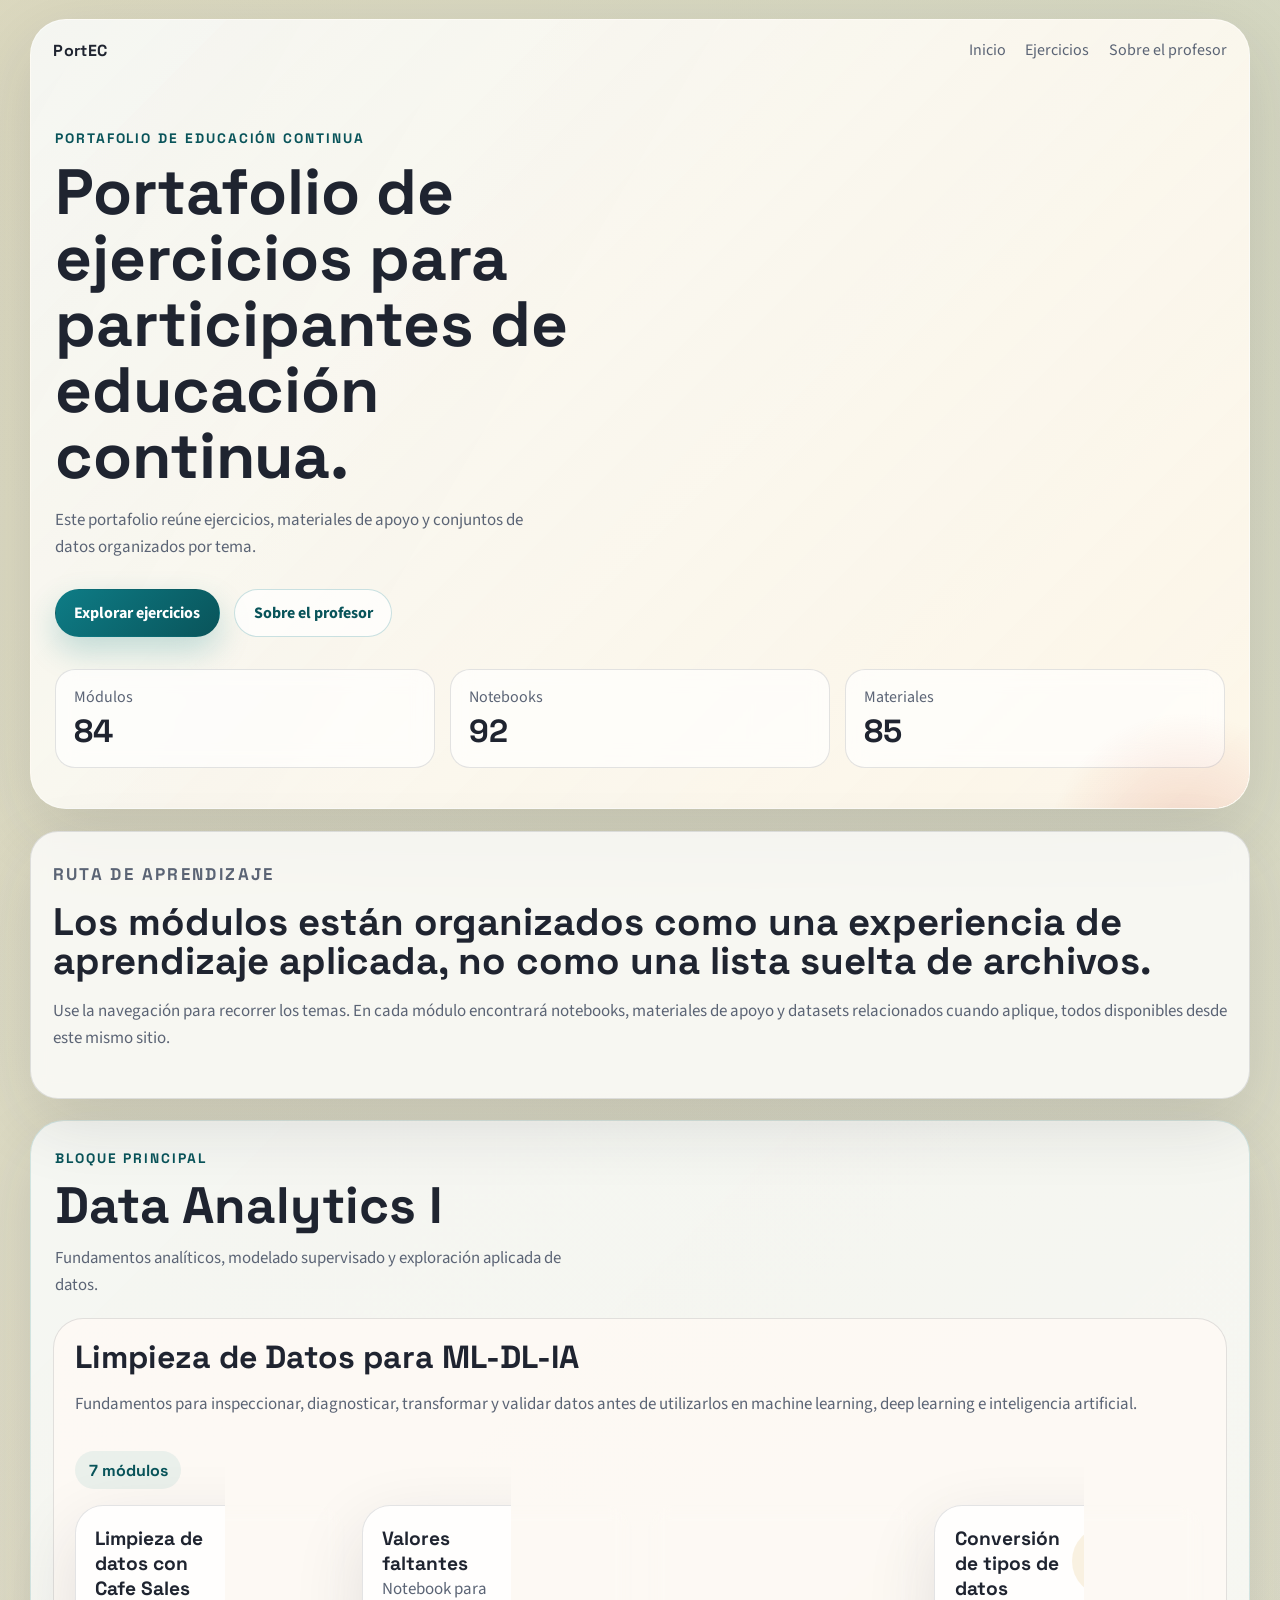
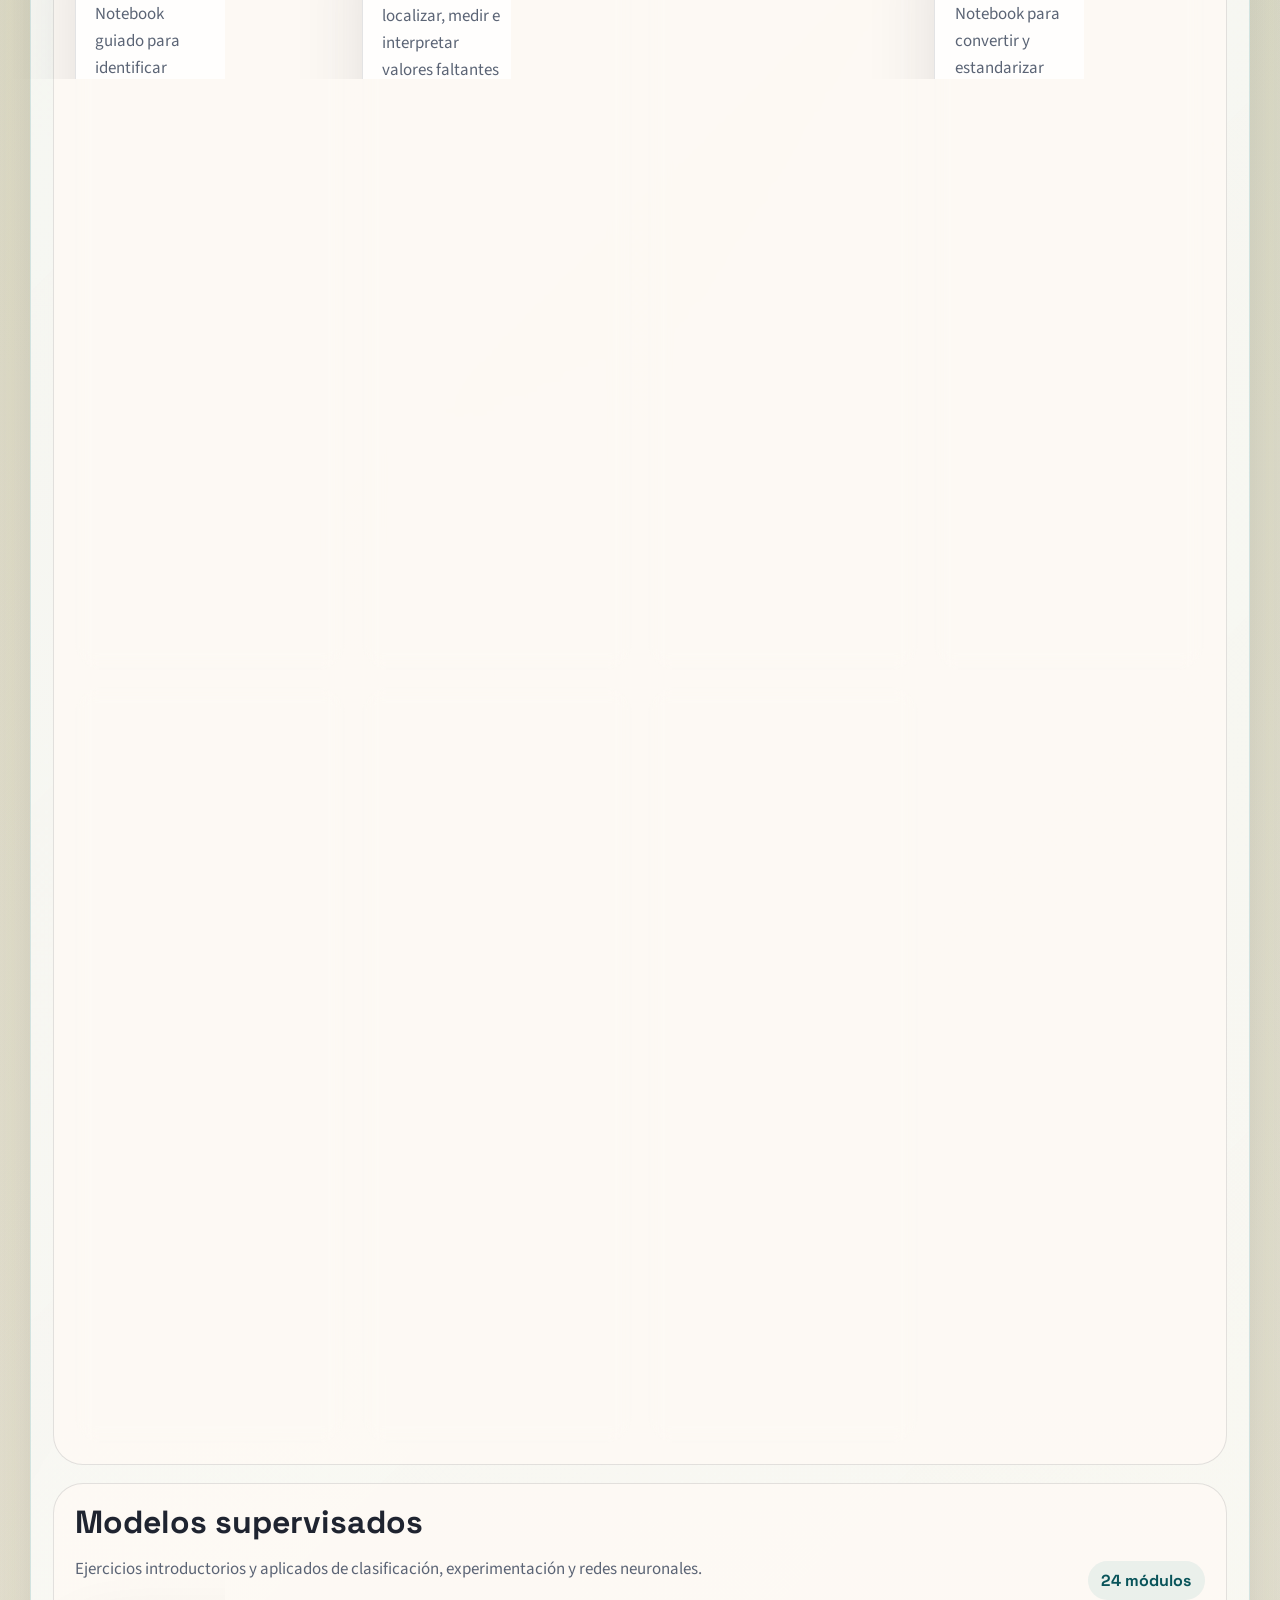
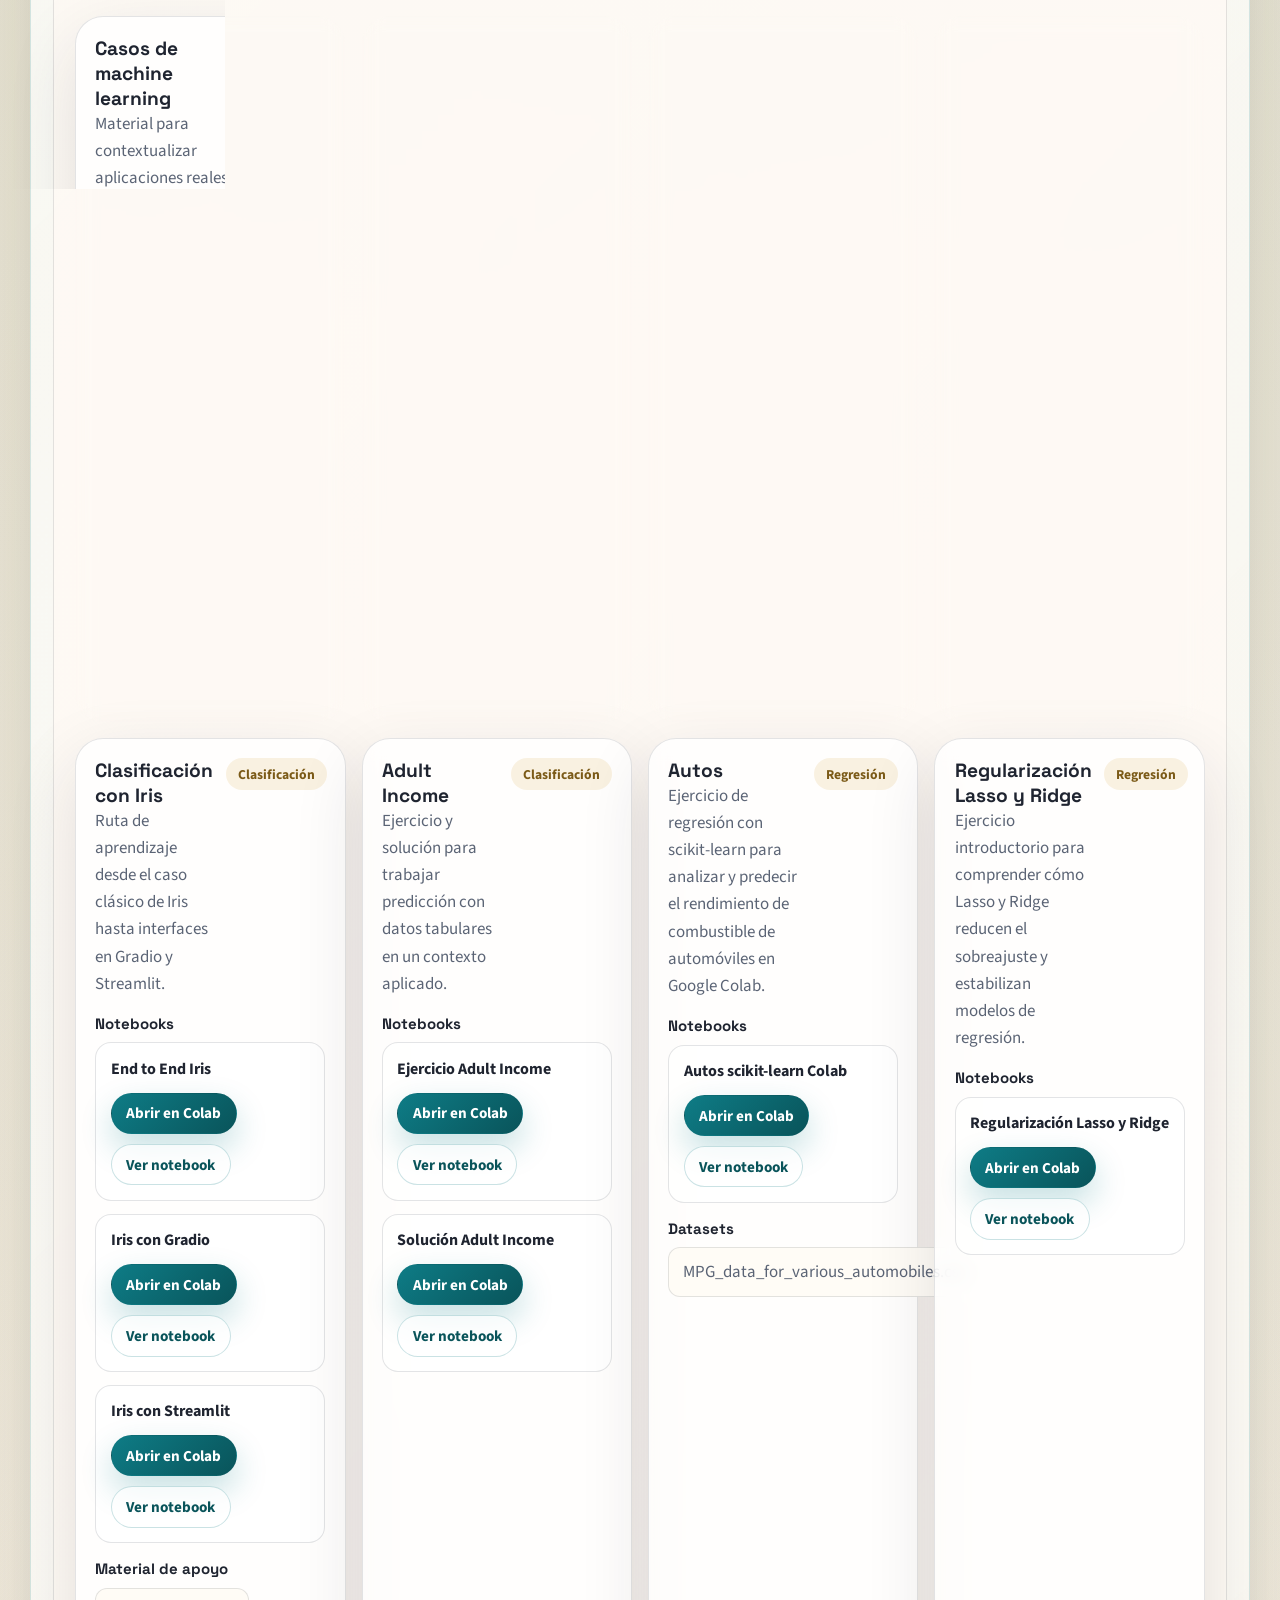
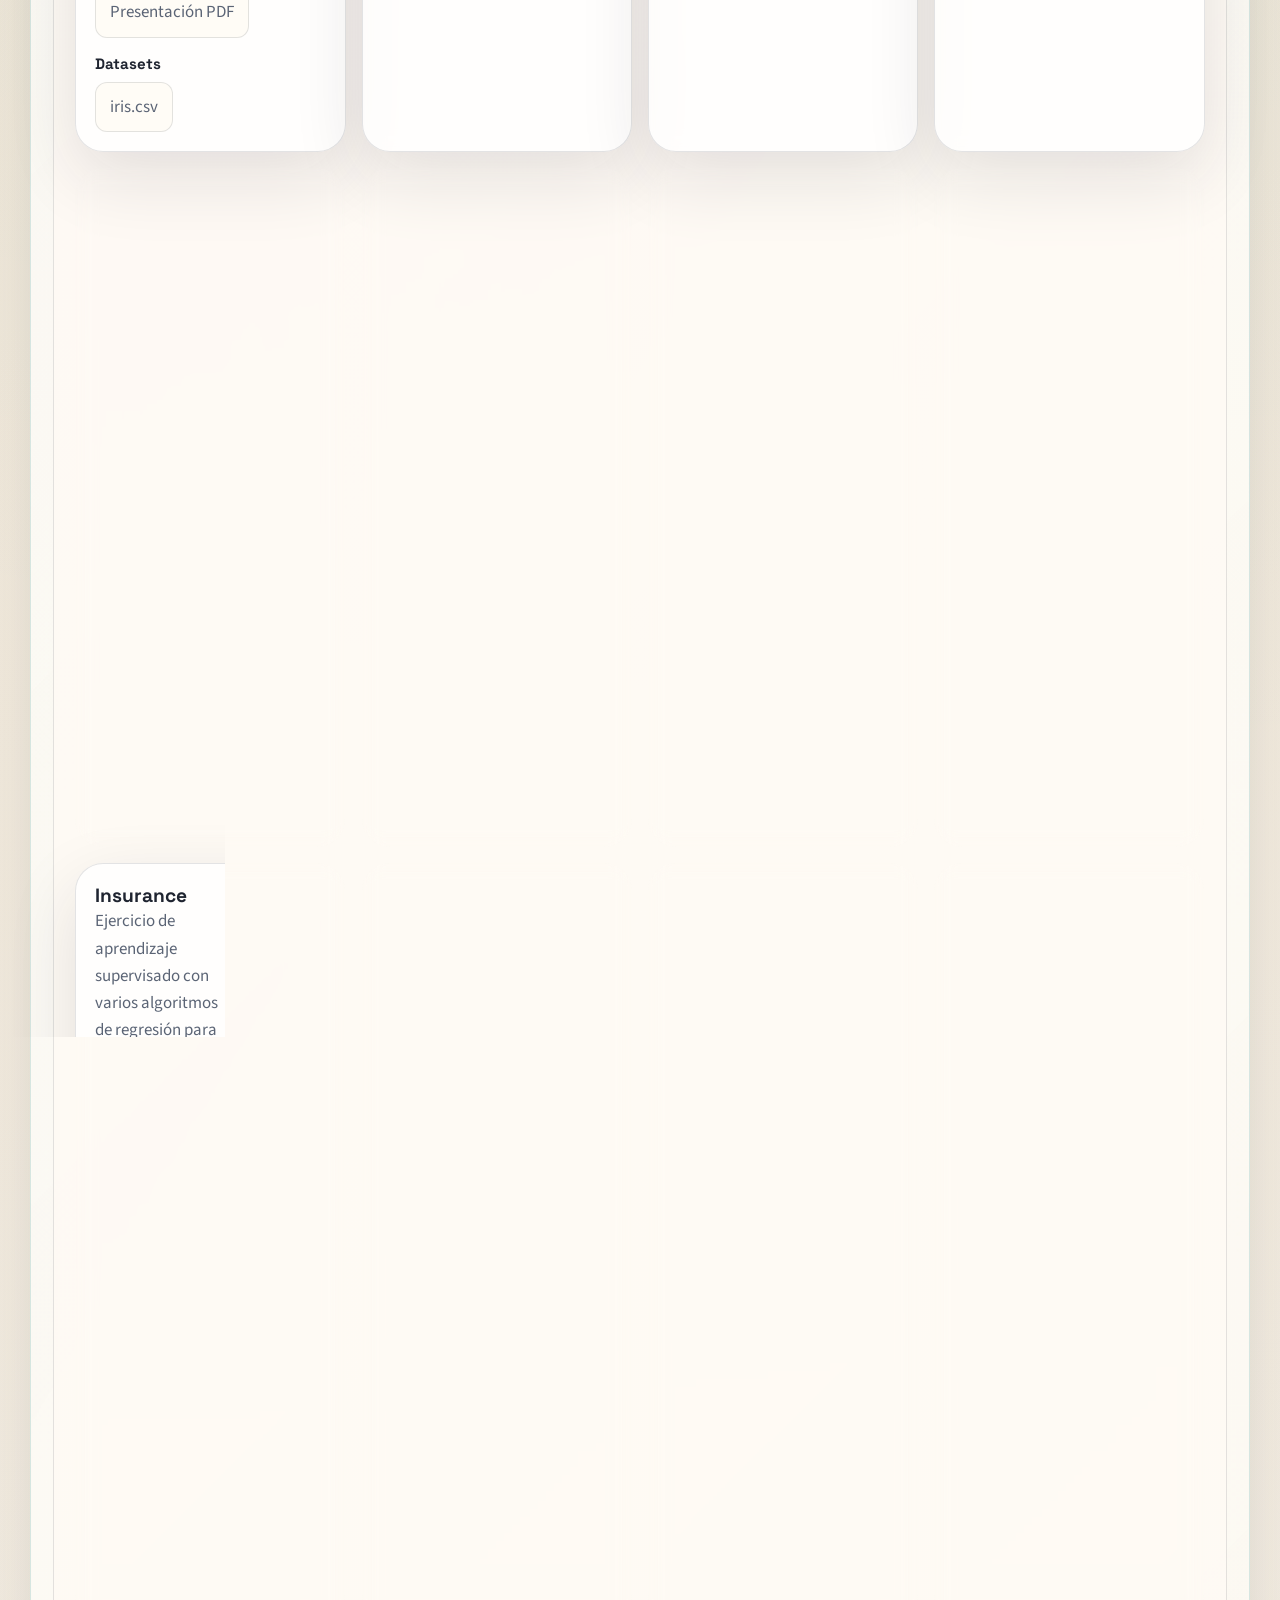
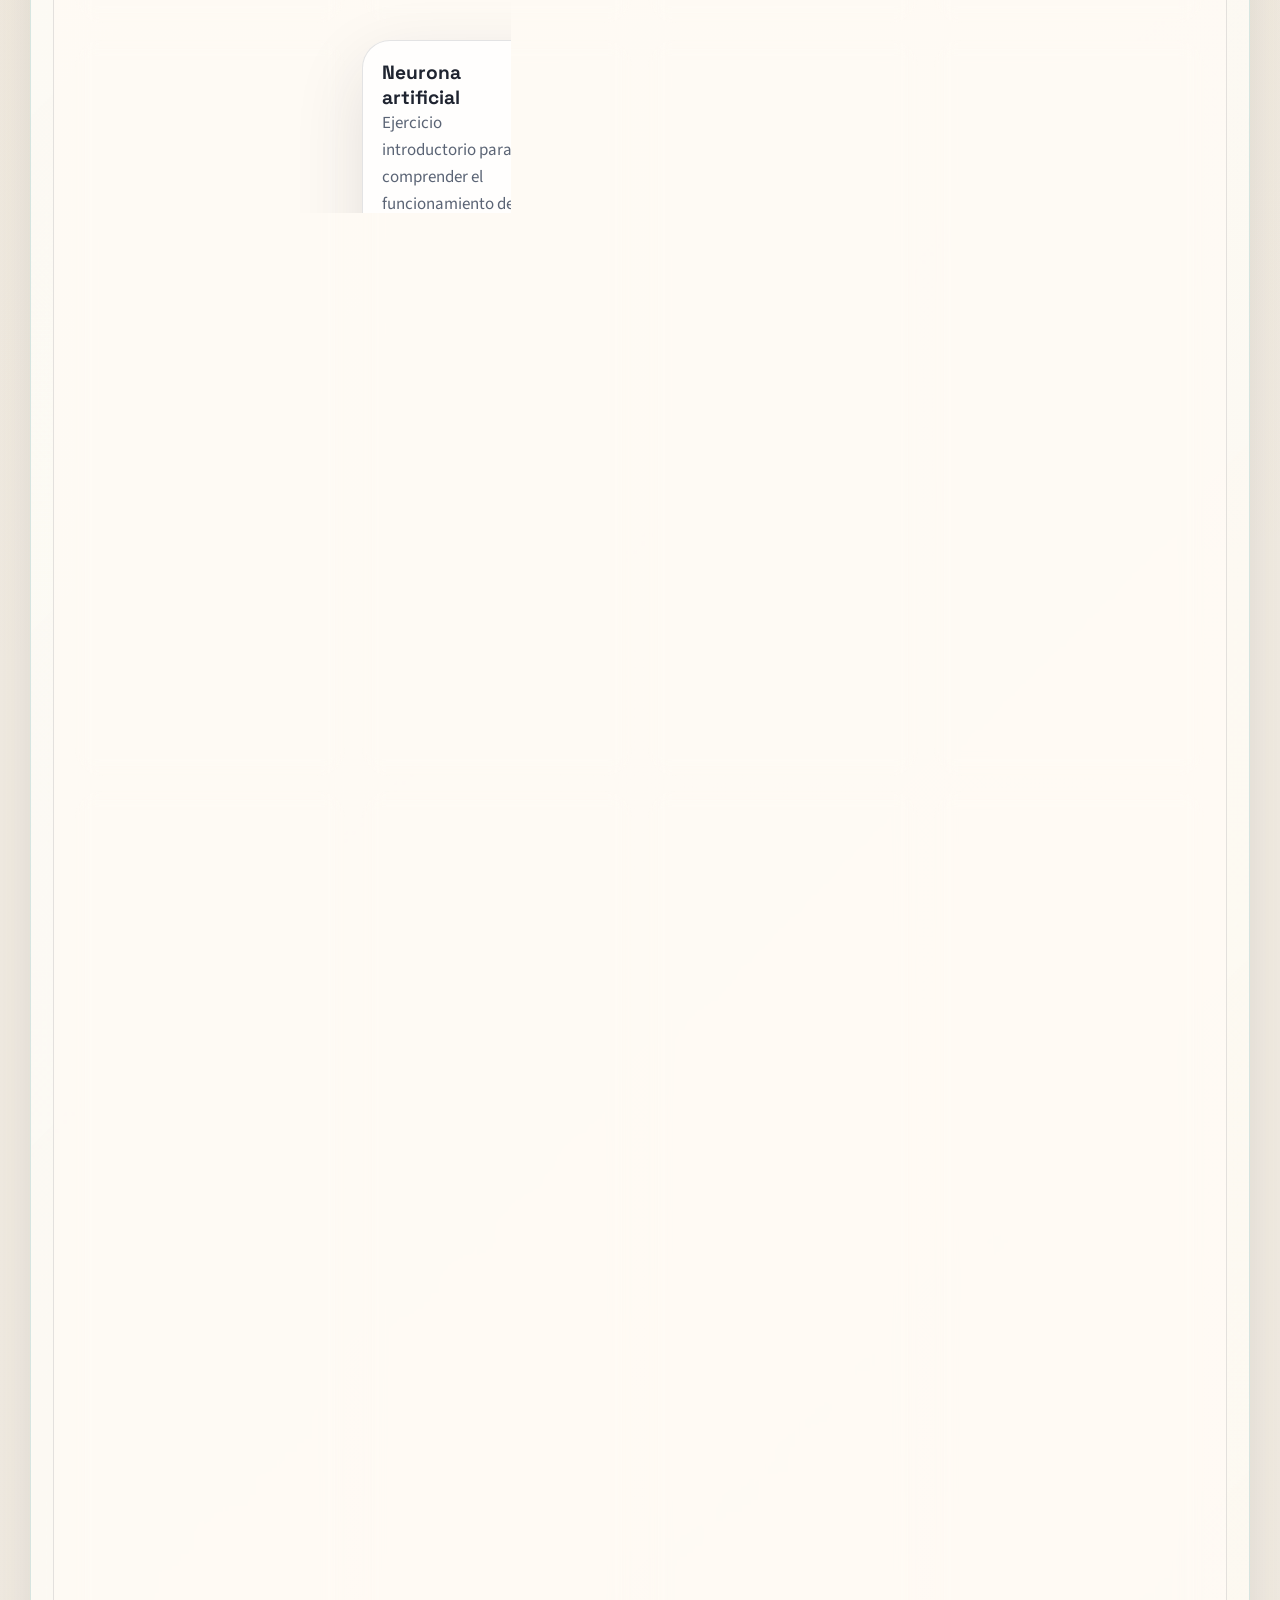
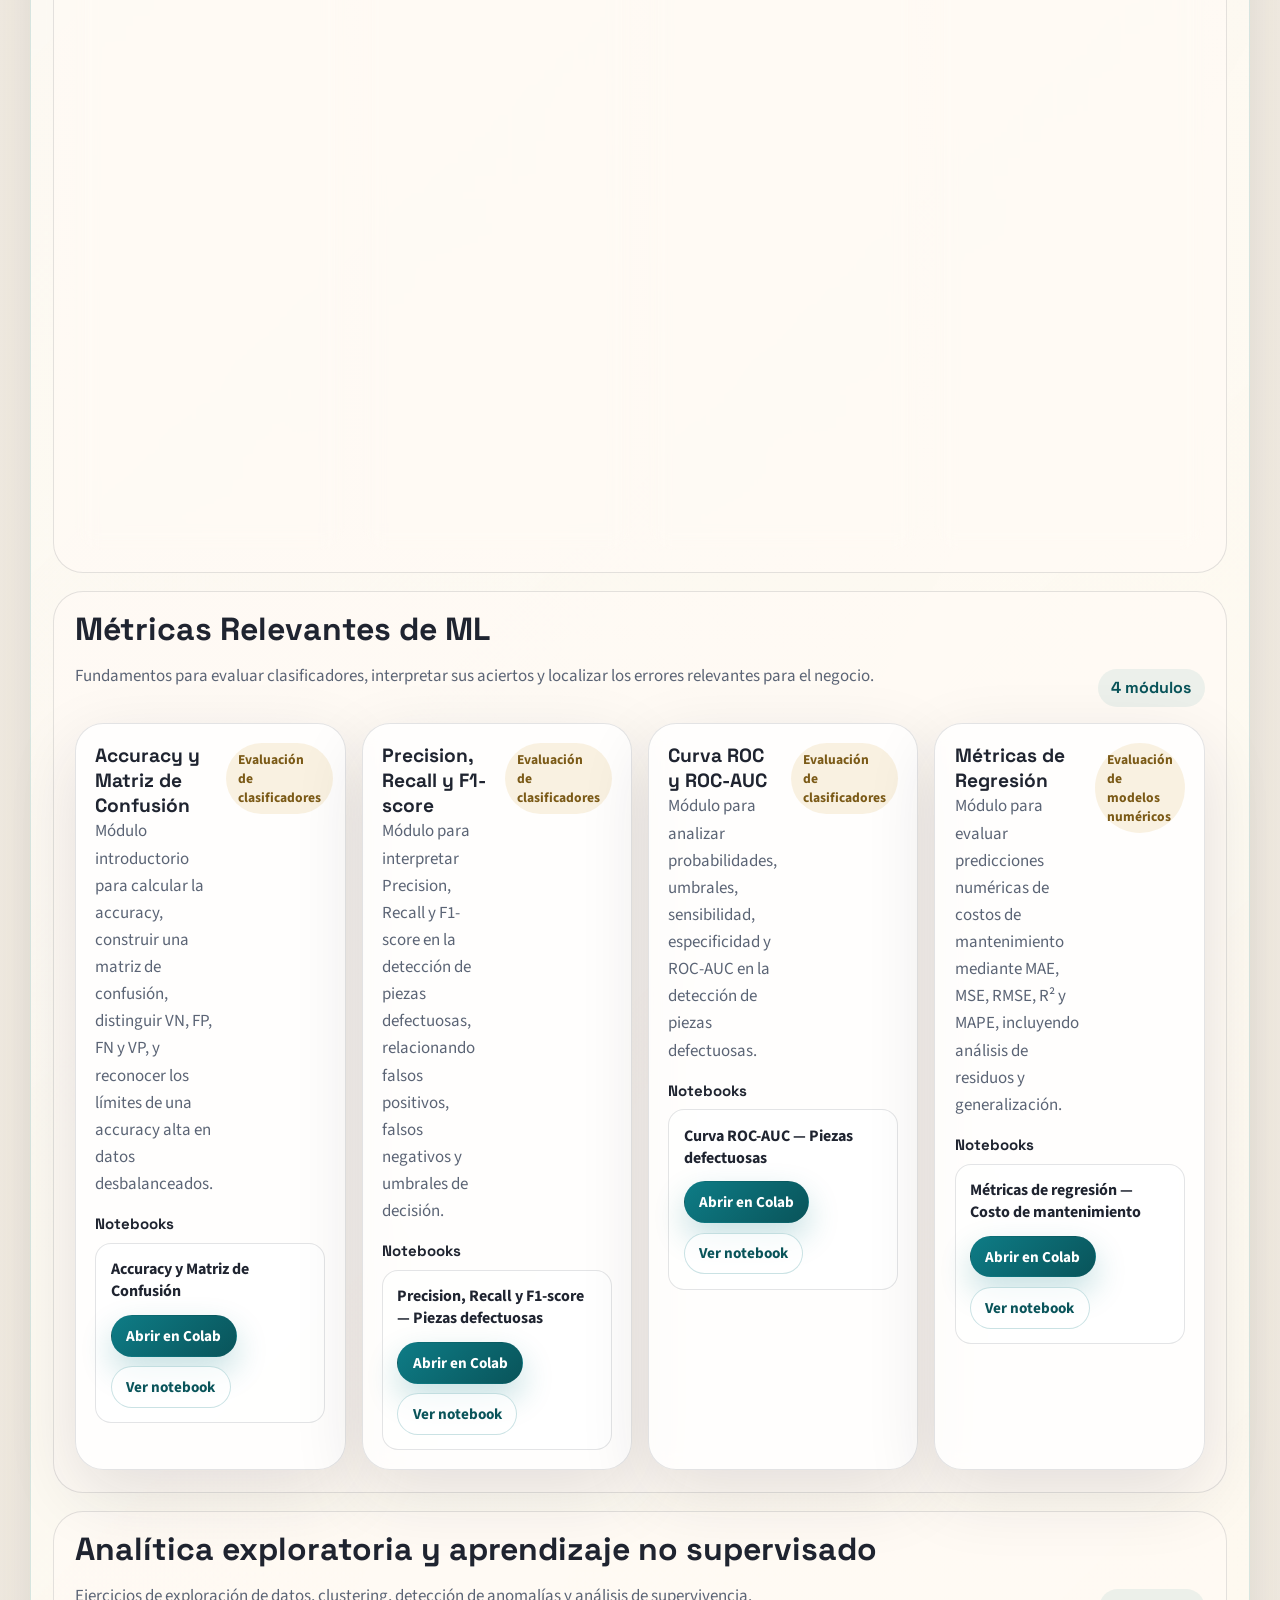
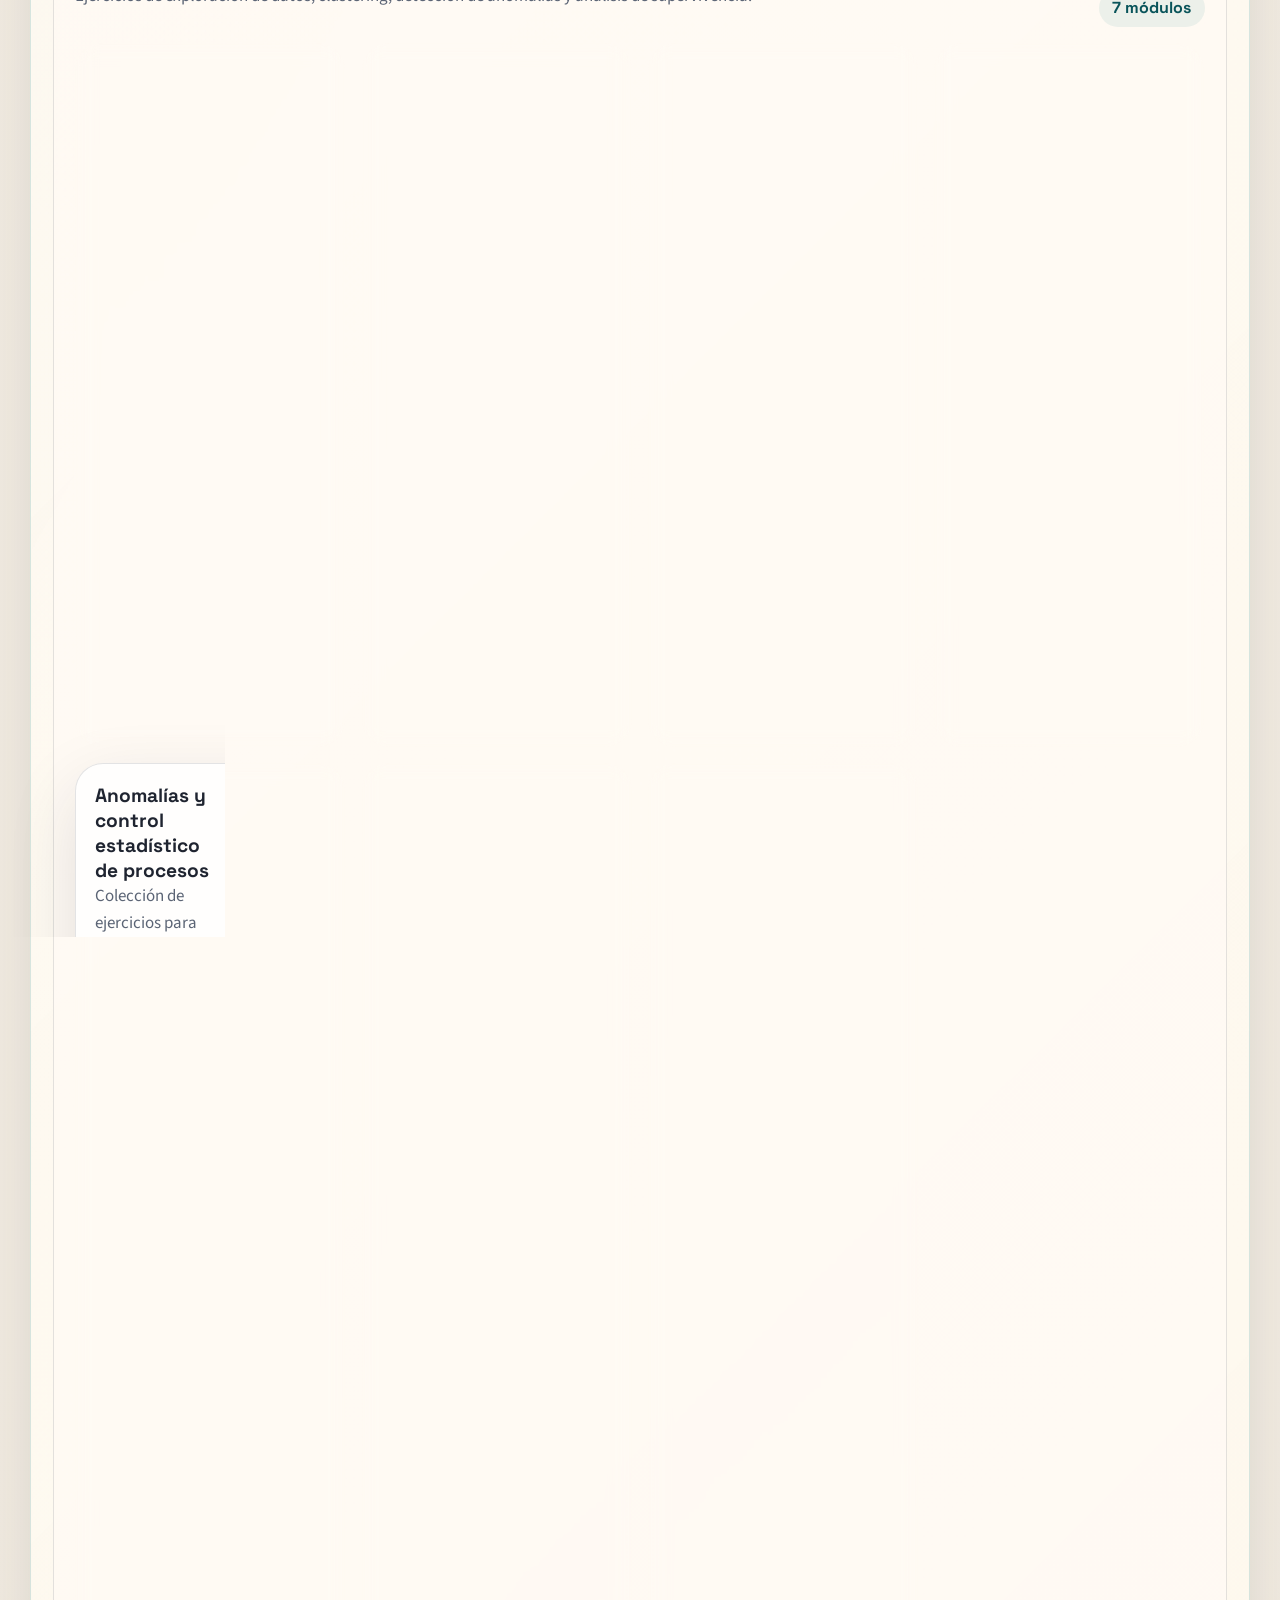
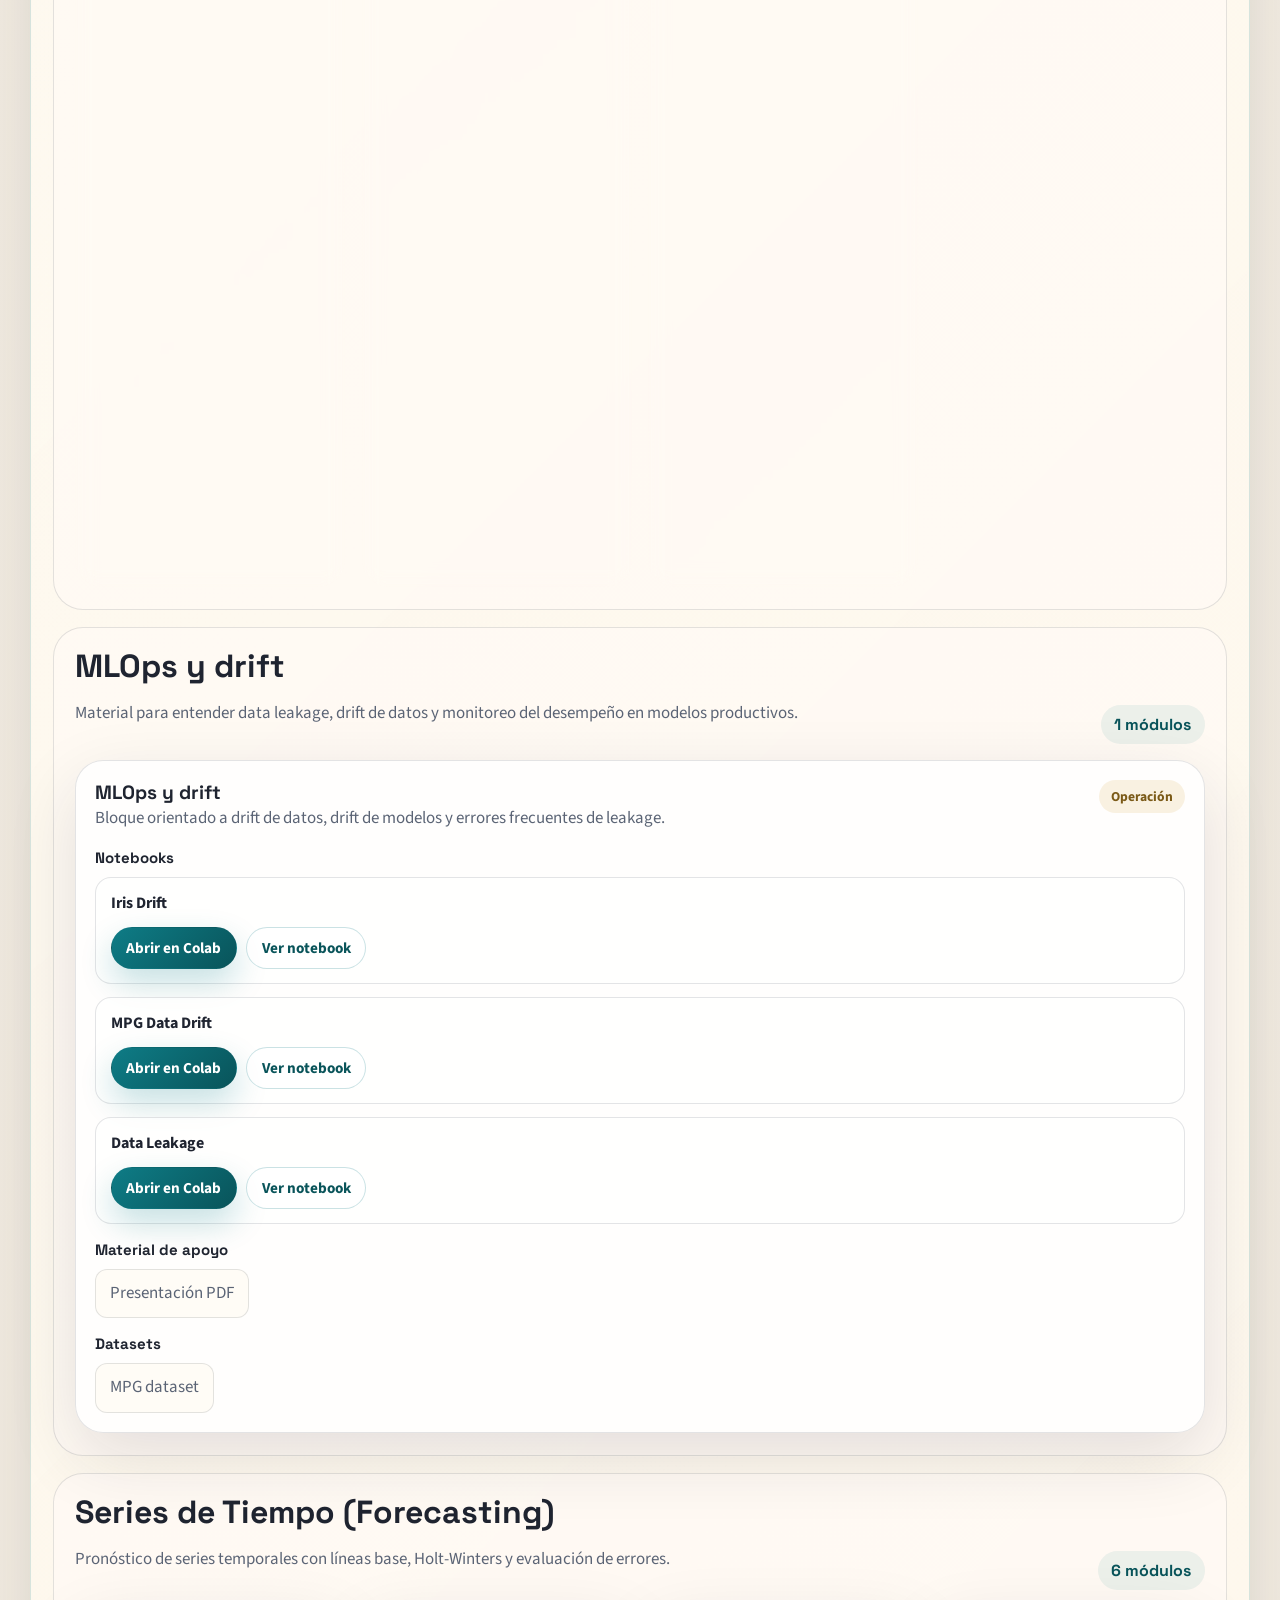
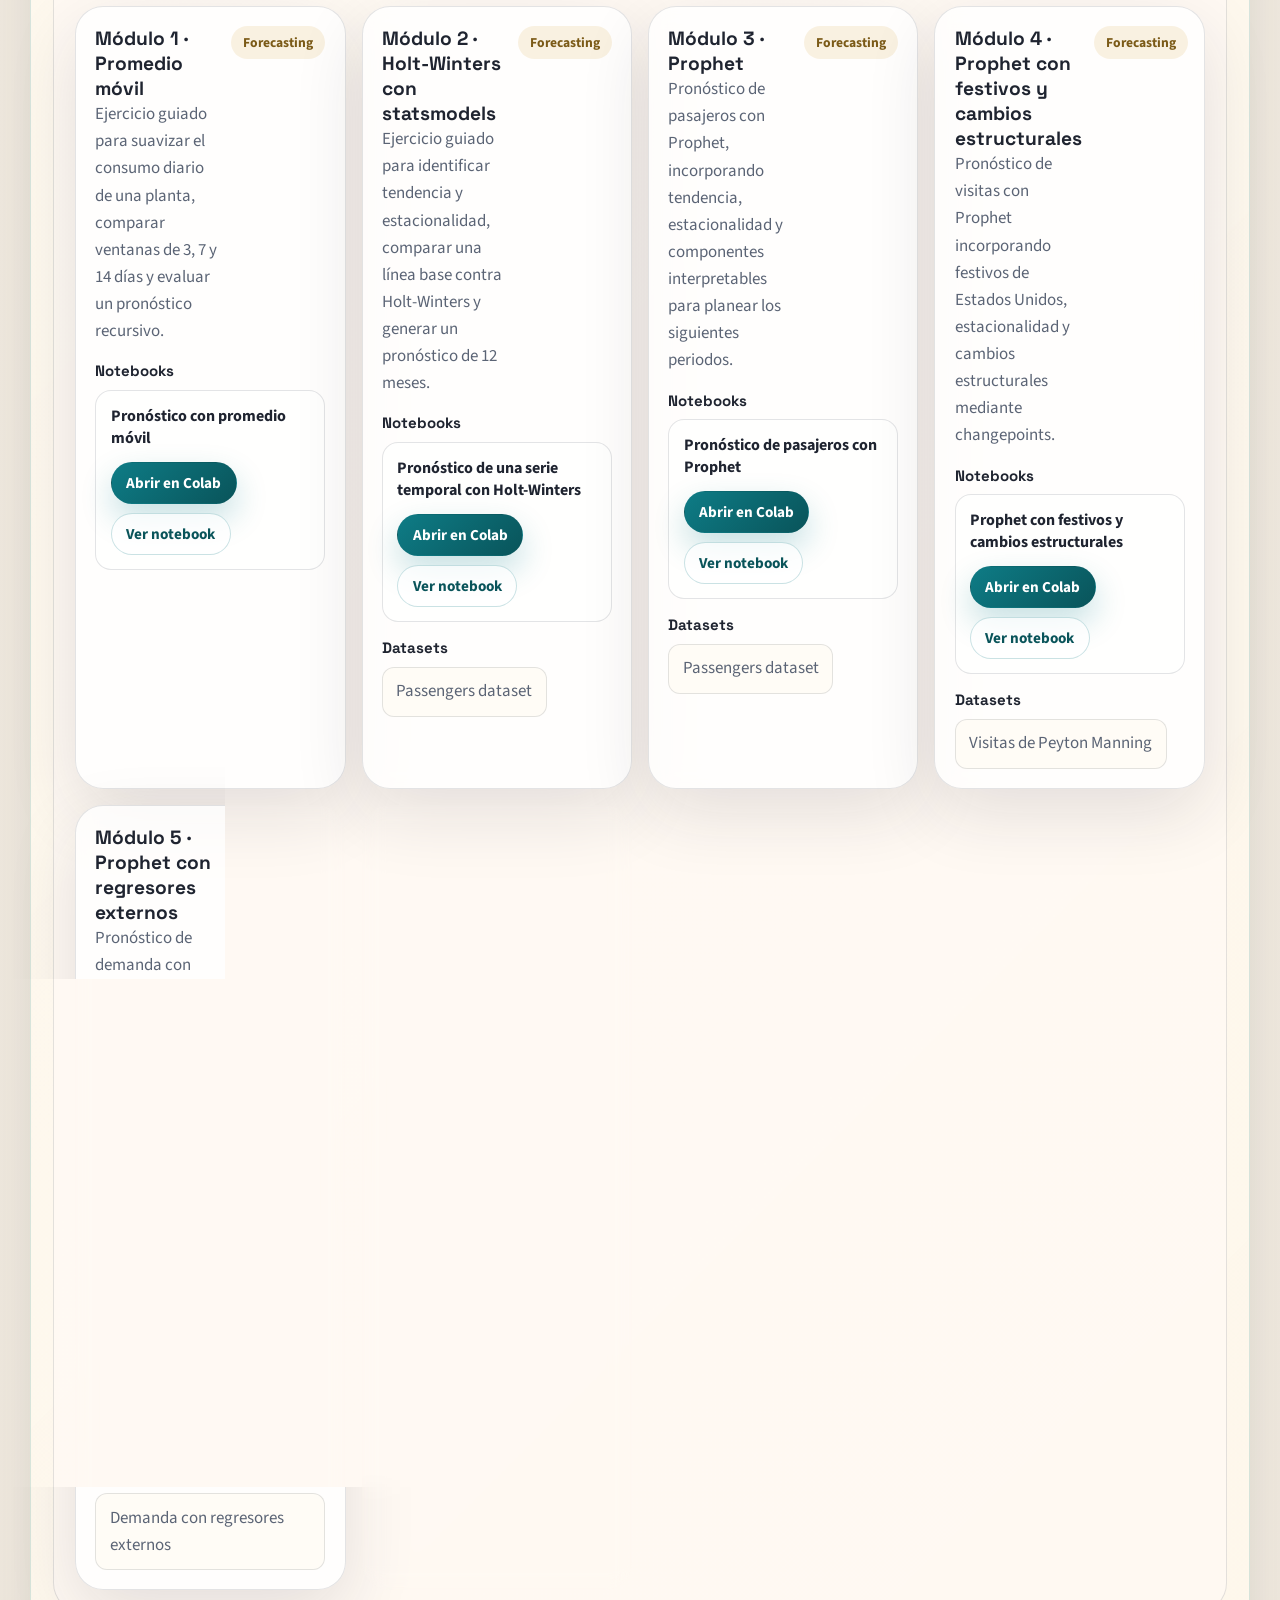
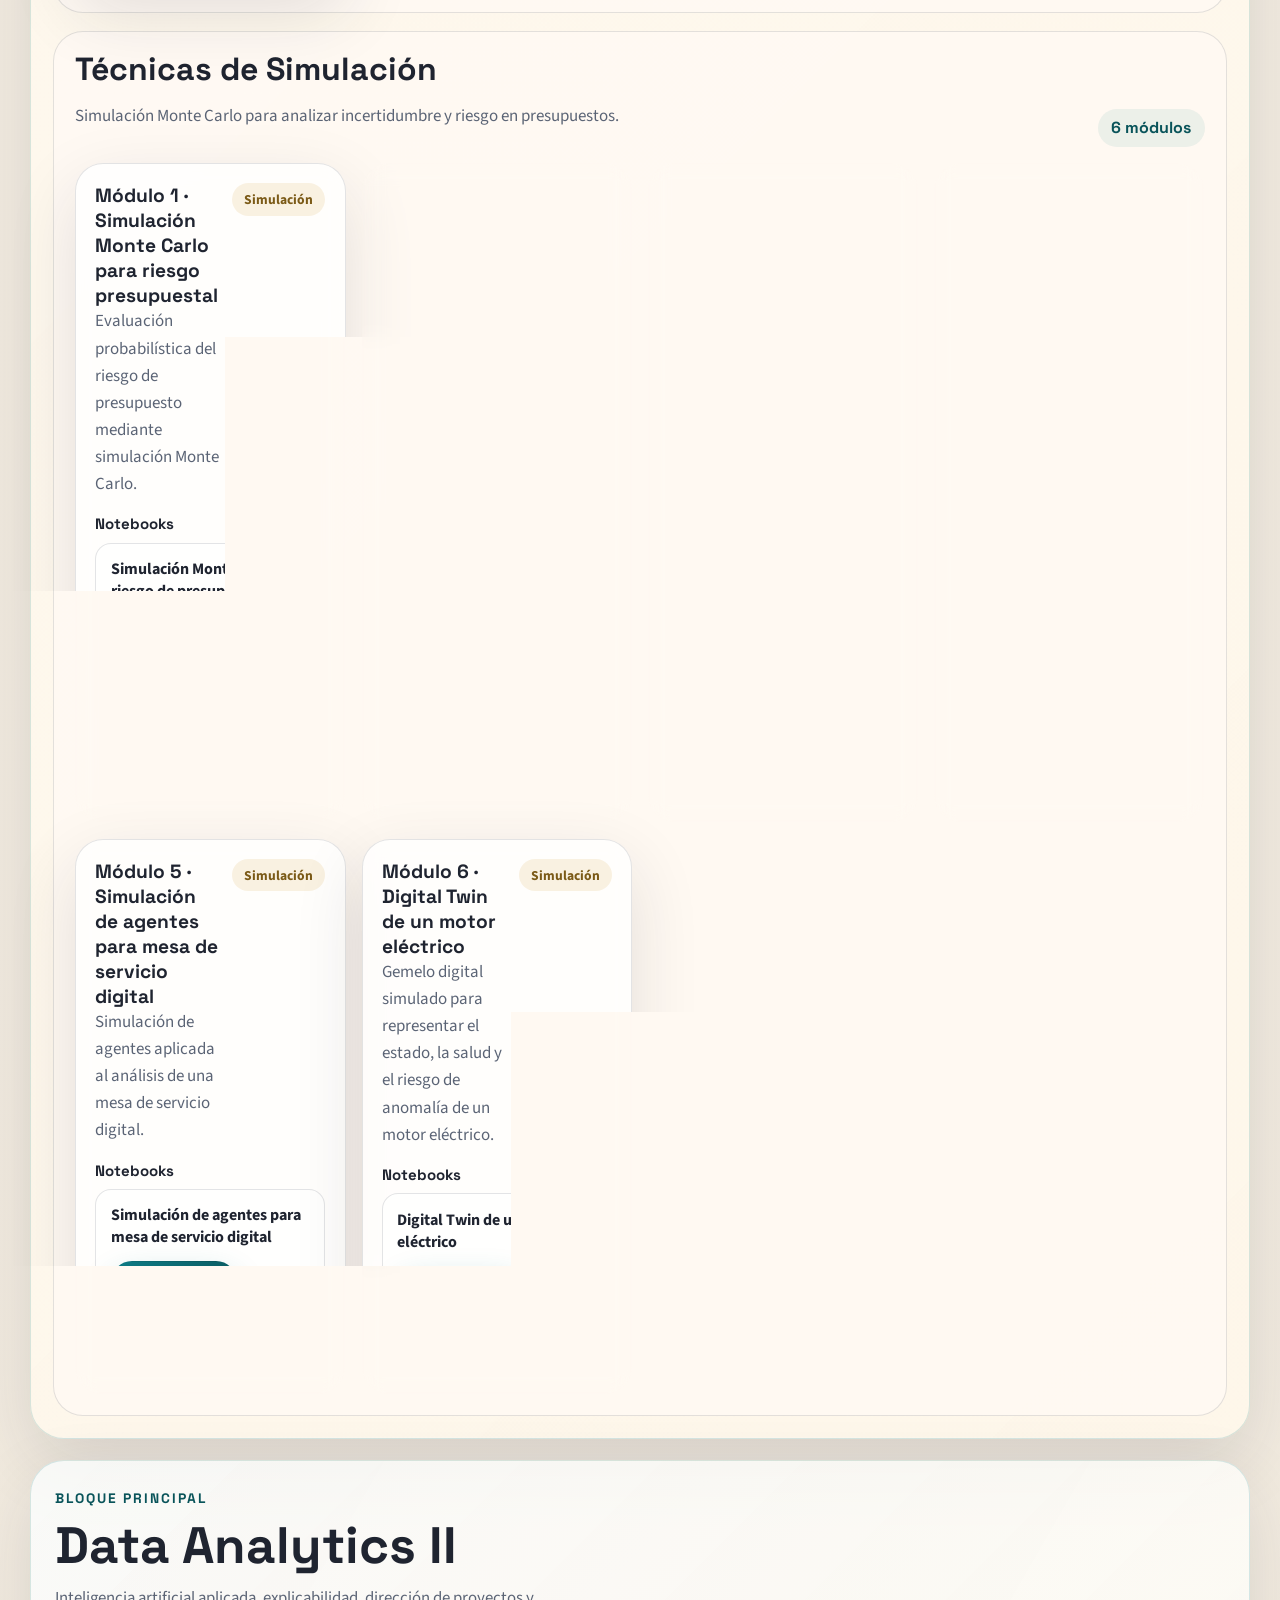
==== commit e80f6e81: "Align GitHub Pages footer with PortEC" ====
--- a/index.html
+++ b/index.html
@@ -111,7 +111,11 @@
       </section>
     </main>
     <footer class="site-footer">
-      PortEC · Actualizado el 10 de septiembre de 2026 · Versión 6
+      <p>PortEC · Actualizado el 10 de septiembre de 2026 · Versión 6</p>
+      <p>© Todos los derechos reservados / All rights reserved</p>
+      <p>Este portafolio, sus notebooks, materiales y recursos se ofrecen exclusivamente con fines educativos y de capacitación. Se prohíbe la reproducción, modificación, redistribución, publicación o uso comercial — total o parcial — sin autorización expresa y por escrito del autor.</p>
+      <p>This portfolio, its notebooks, materials, and resources are provided solely for educational and training purposes. Reproduction, modification, redistribution, publication, or commercial use — in whole or in part — is prohibited without the author's express written permission.</p>
+      <p>© 2026 · Por / By: Dr. Juan Baldemar Garza Villegas</p>
     </footer>
   </div>
 
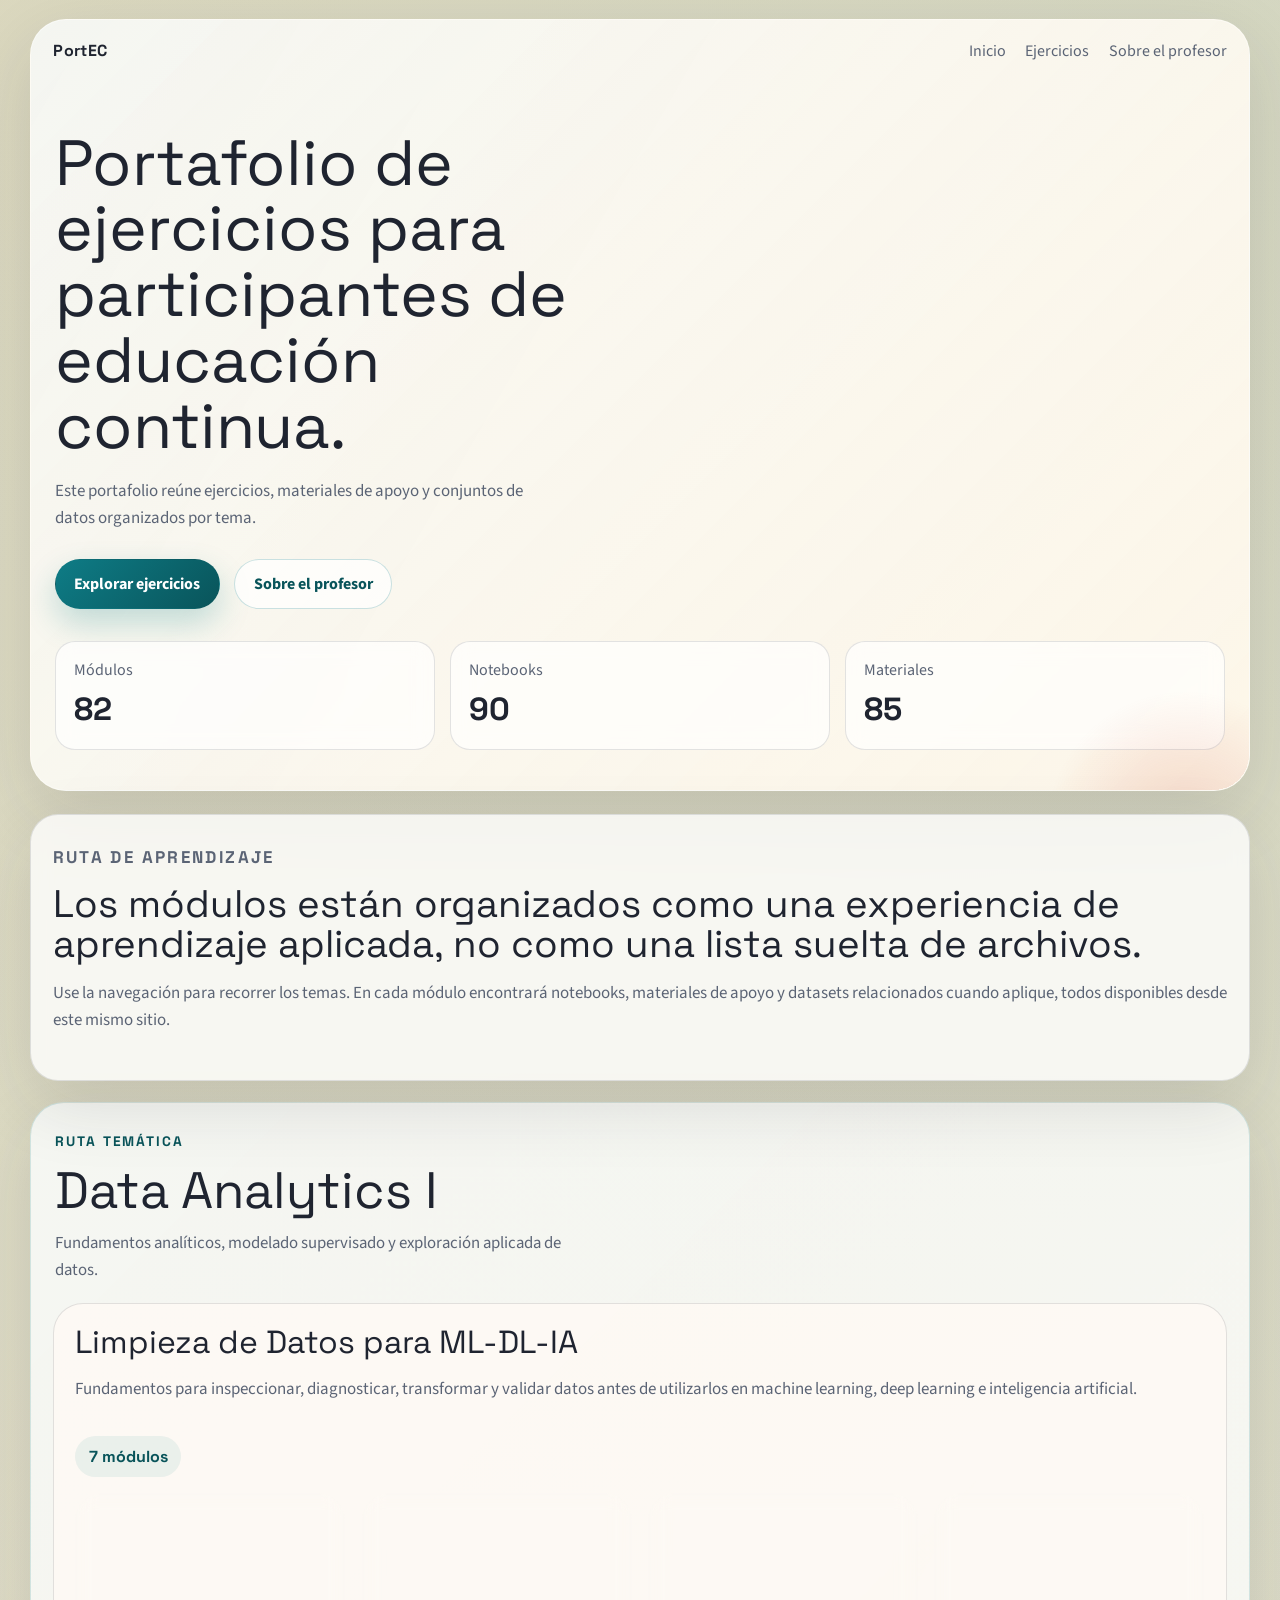
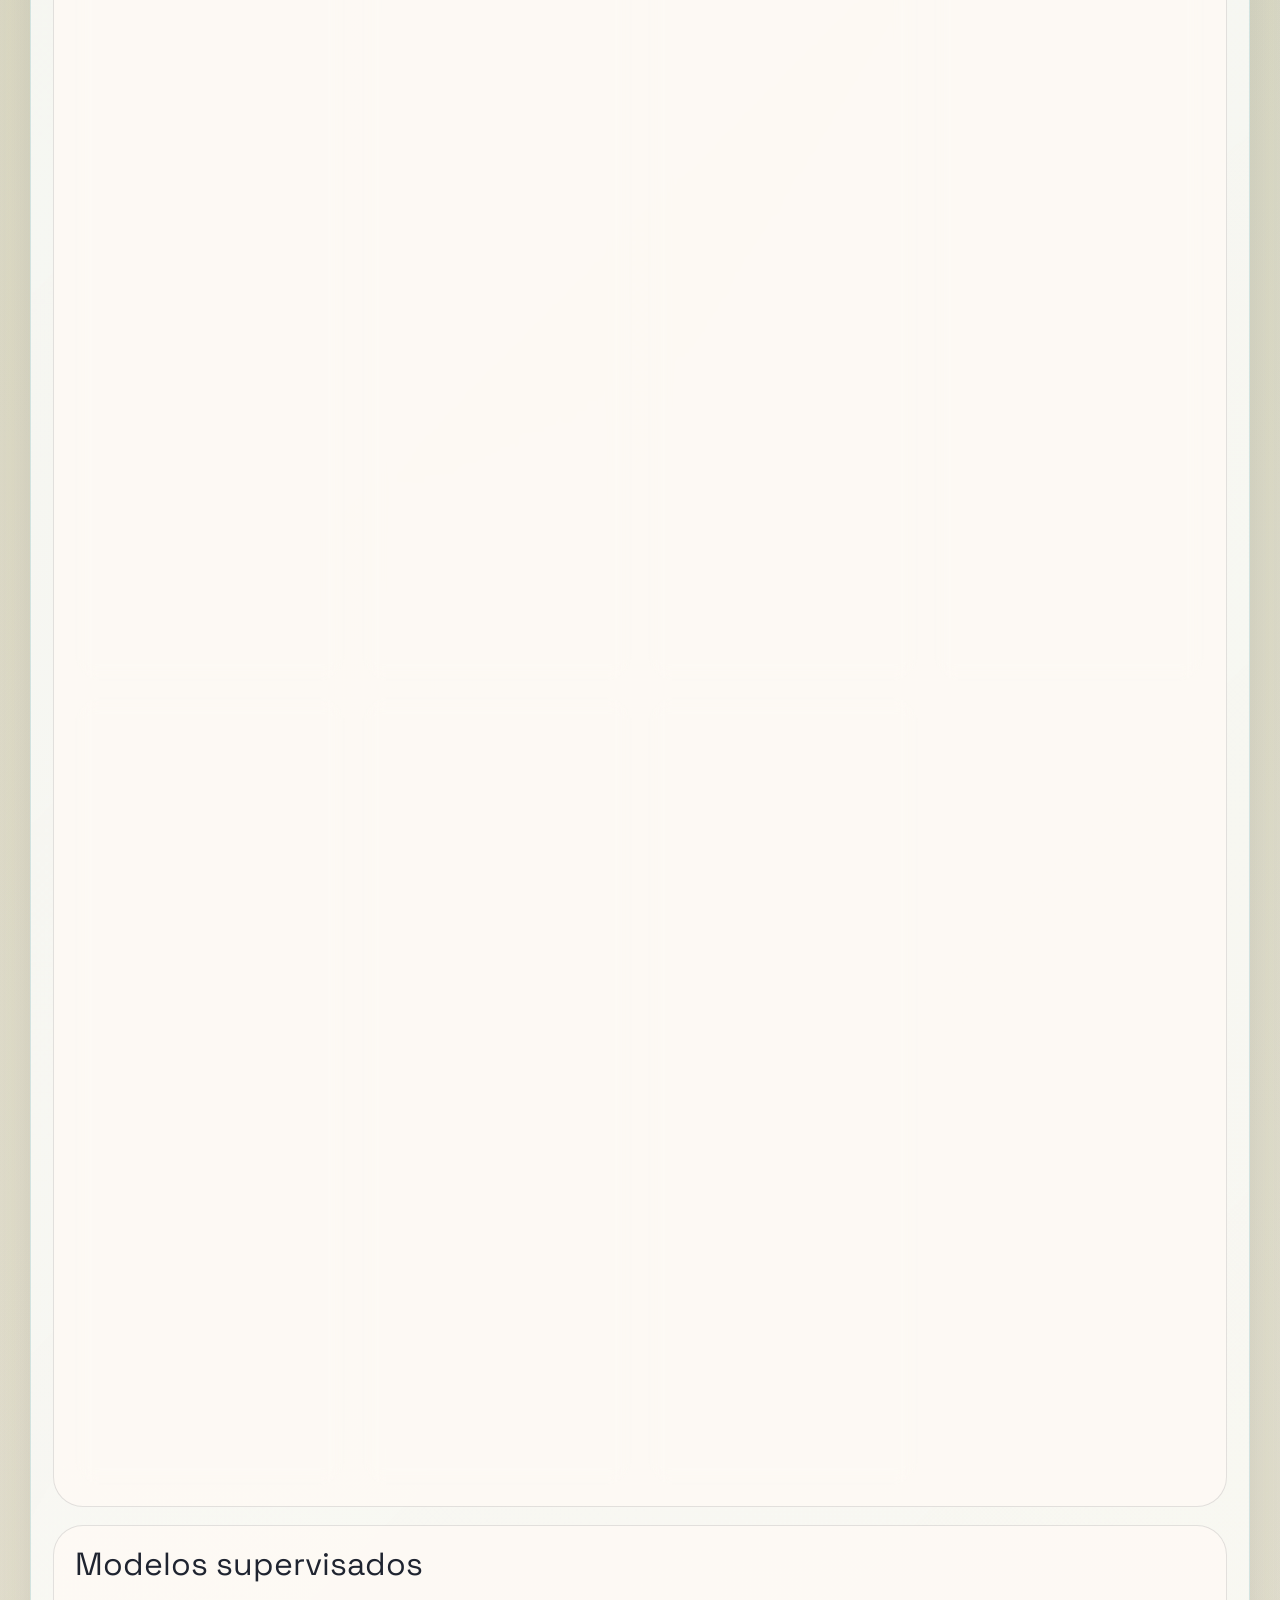
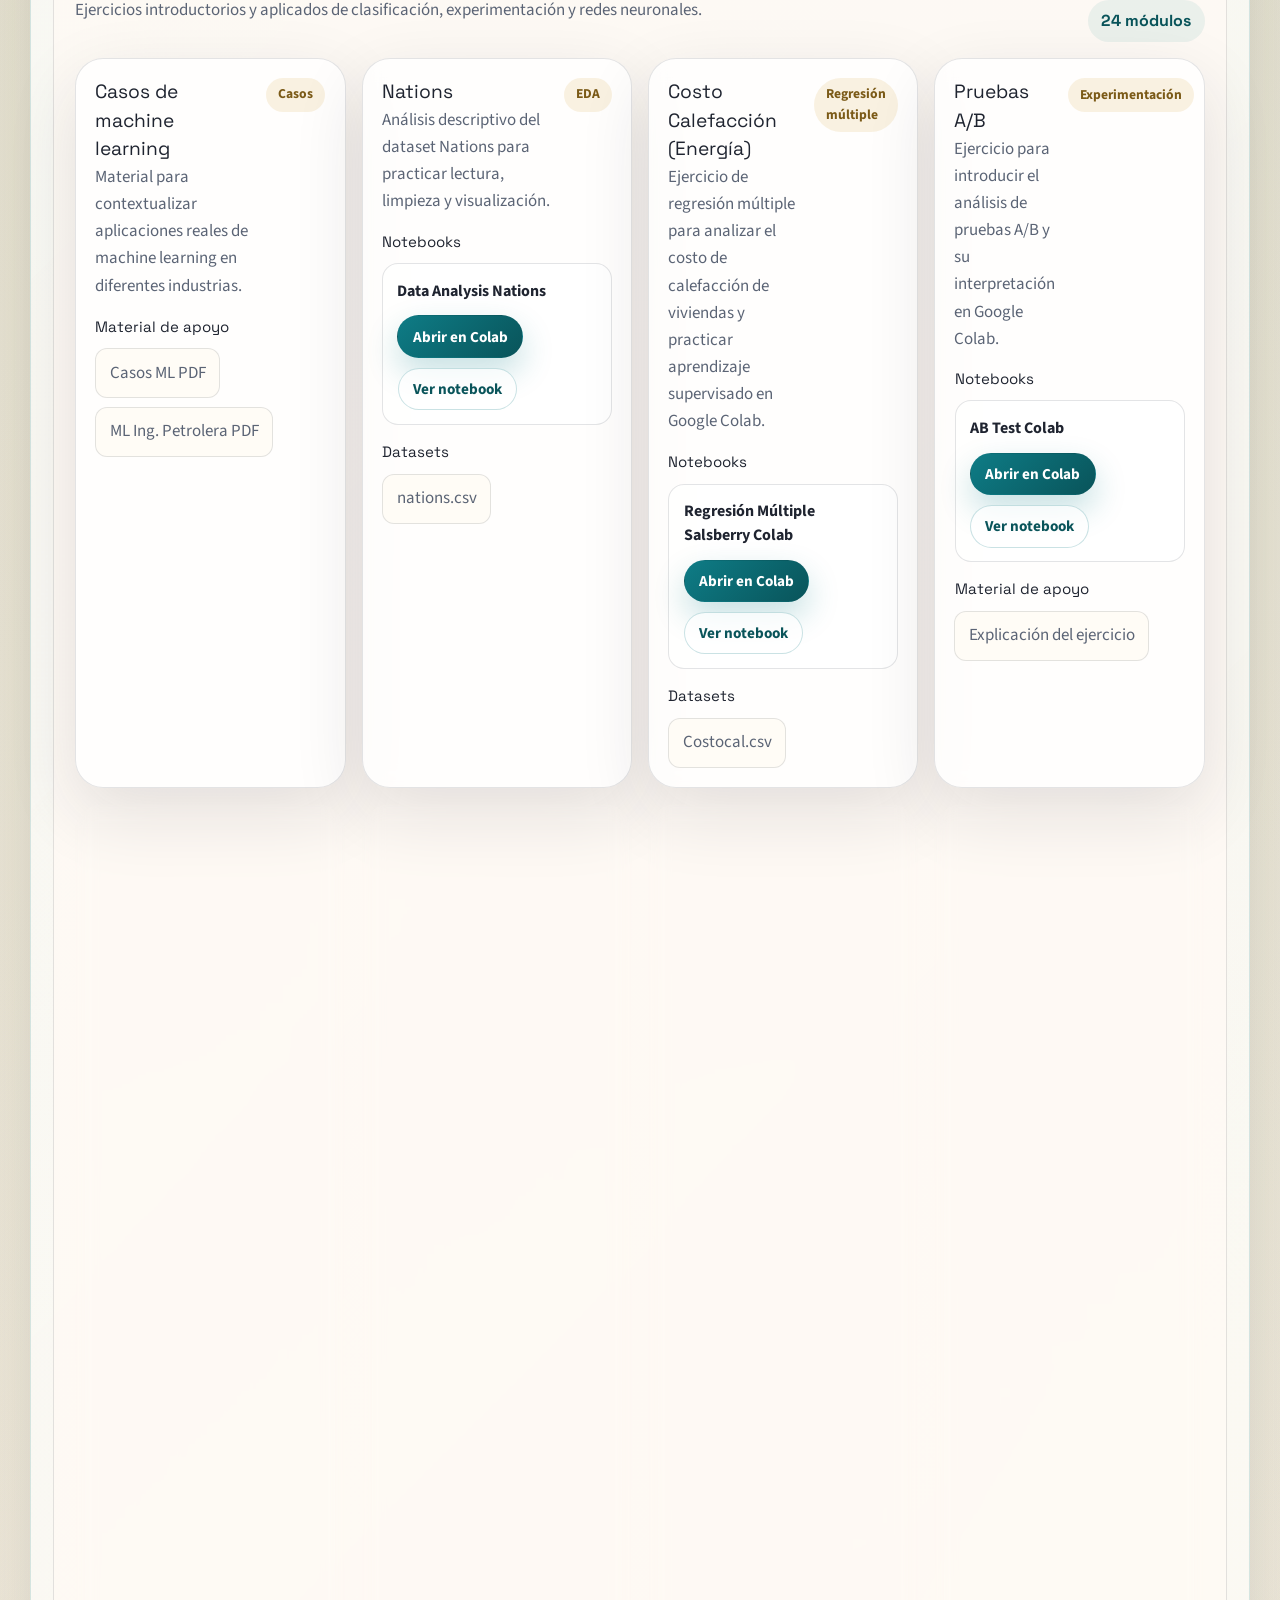
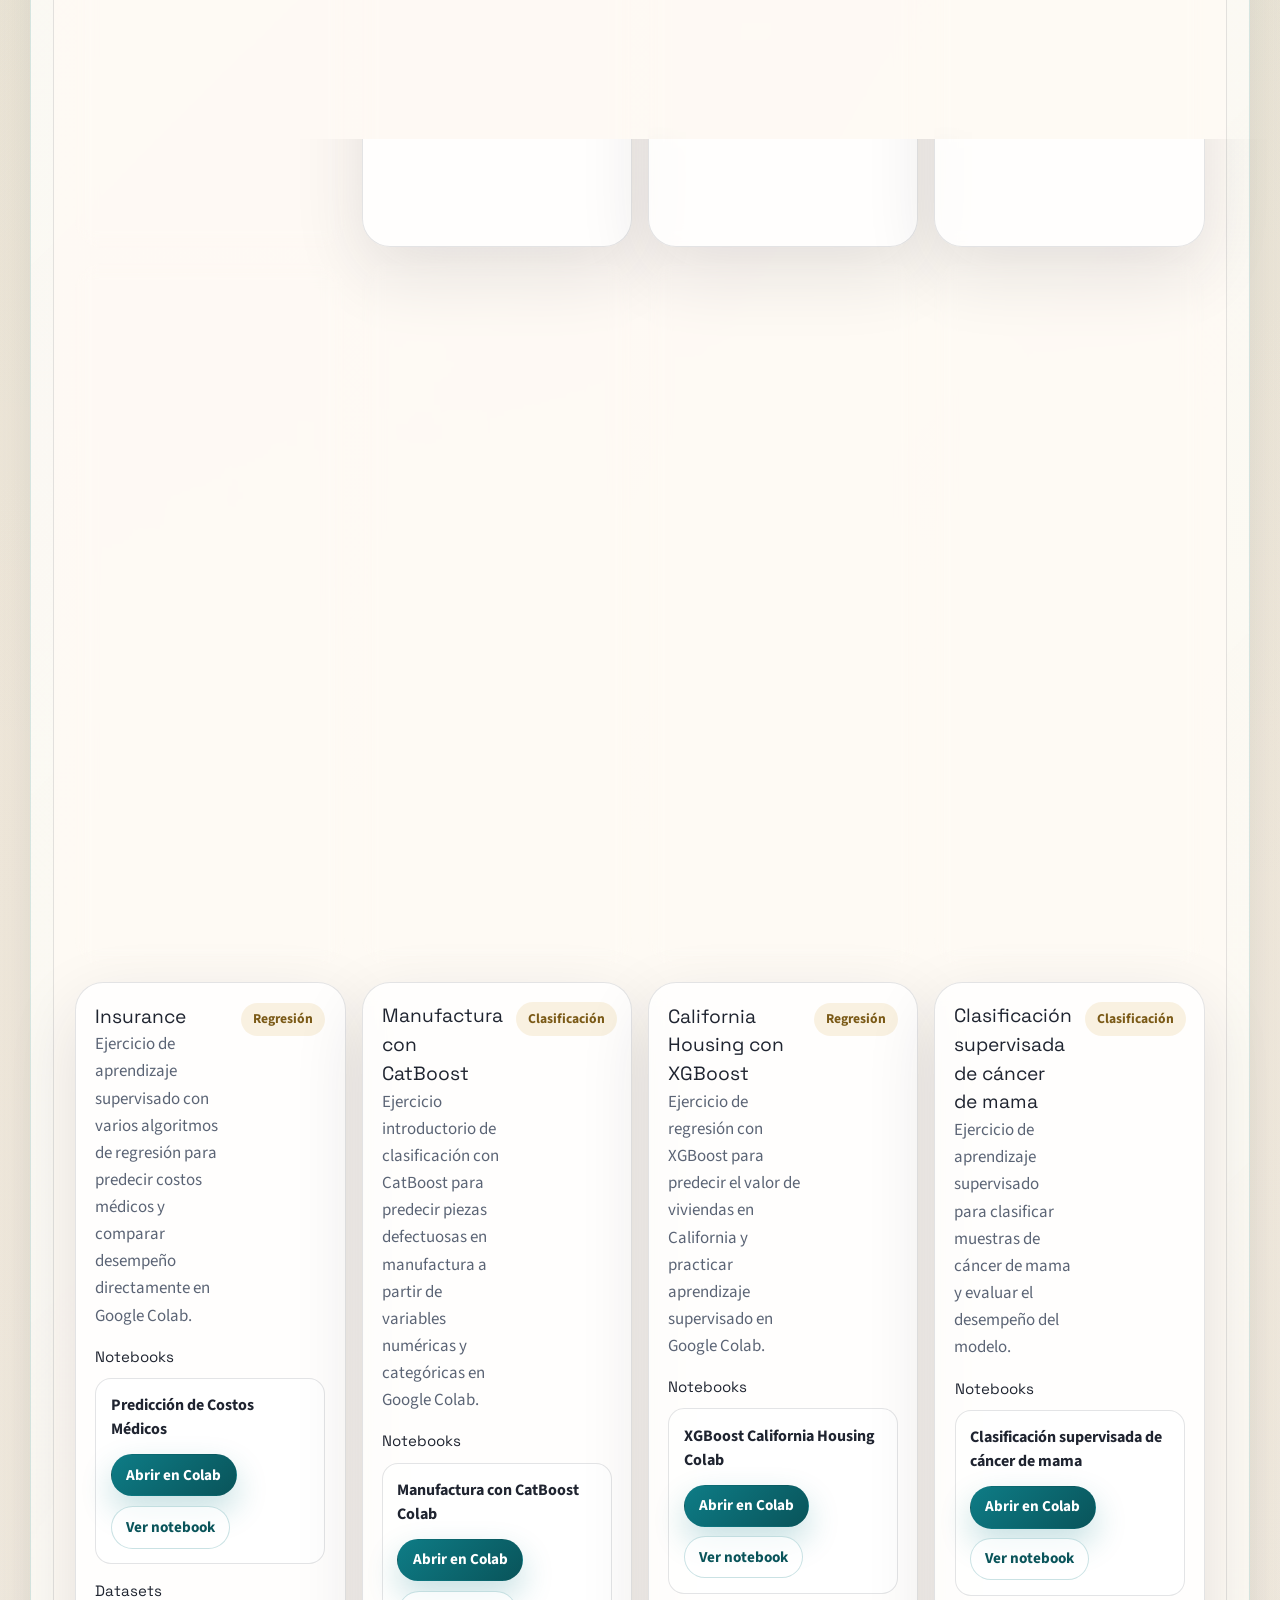
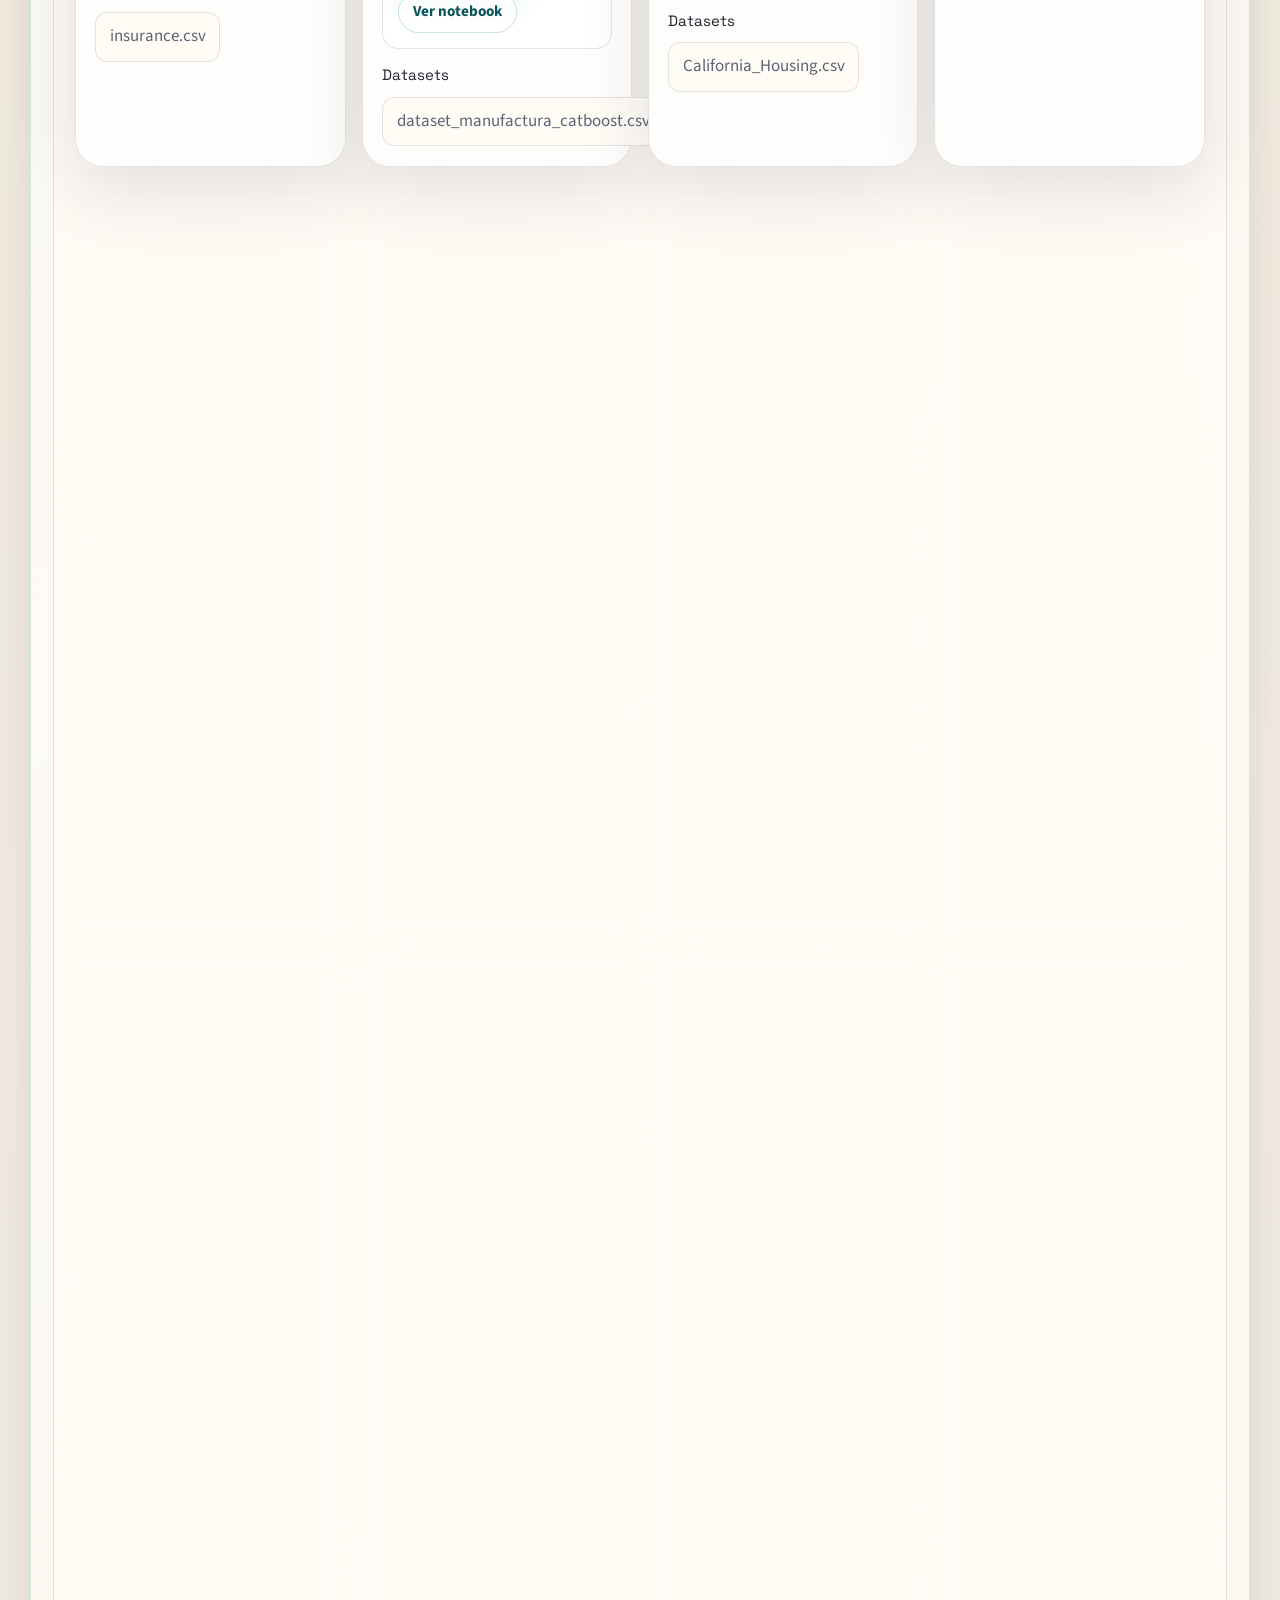
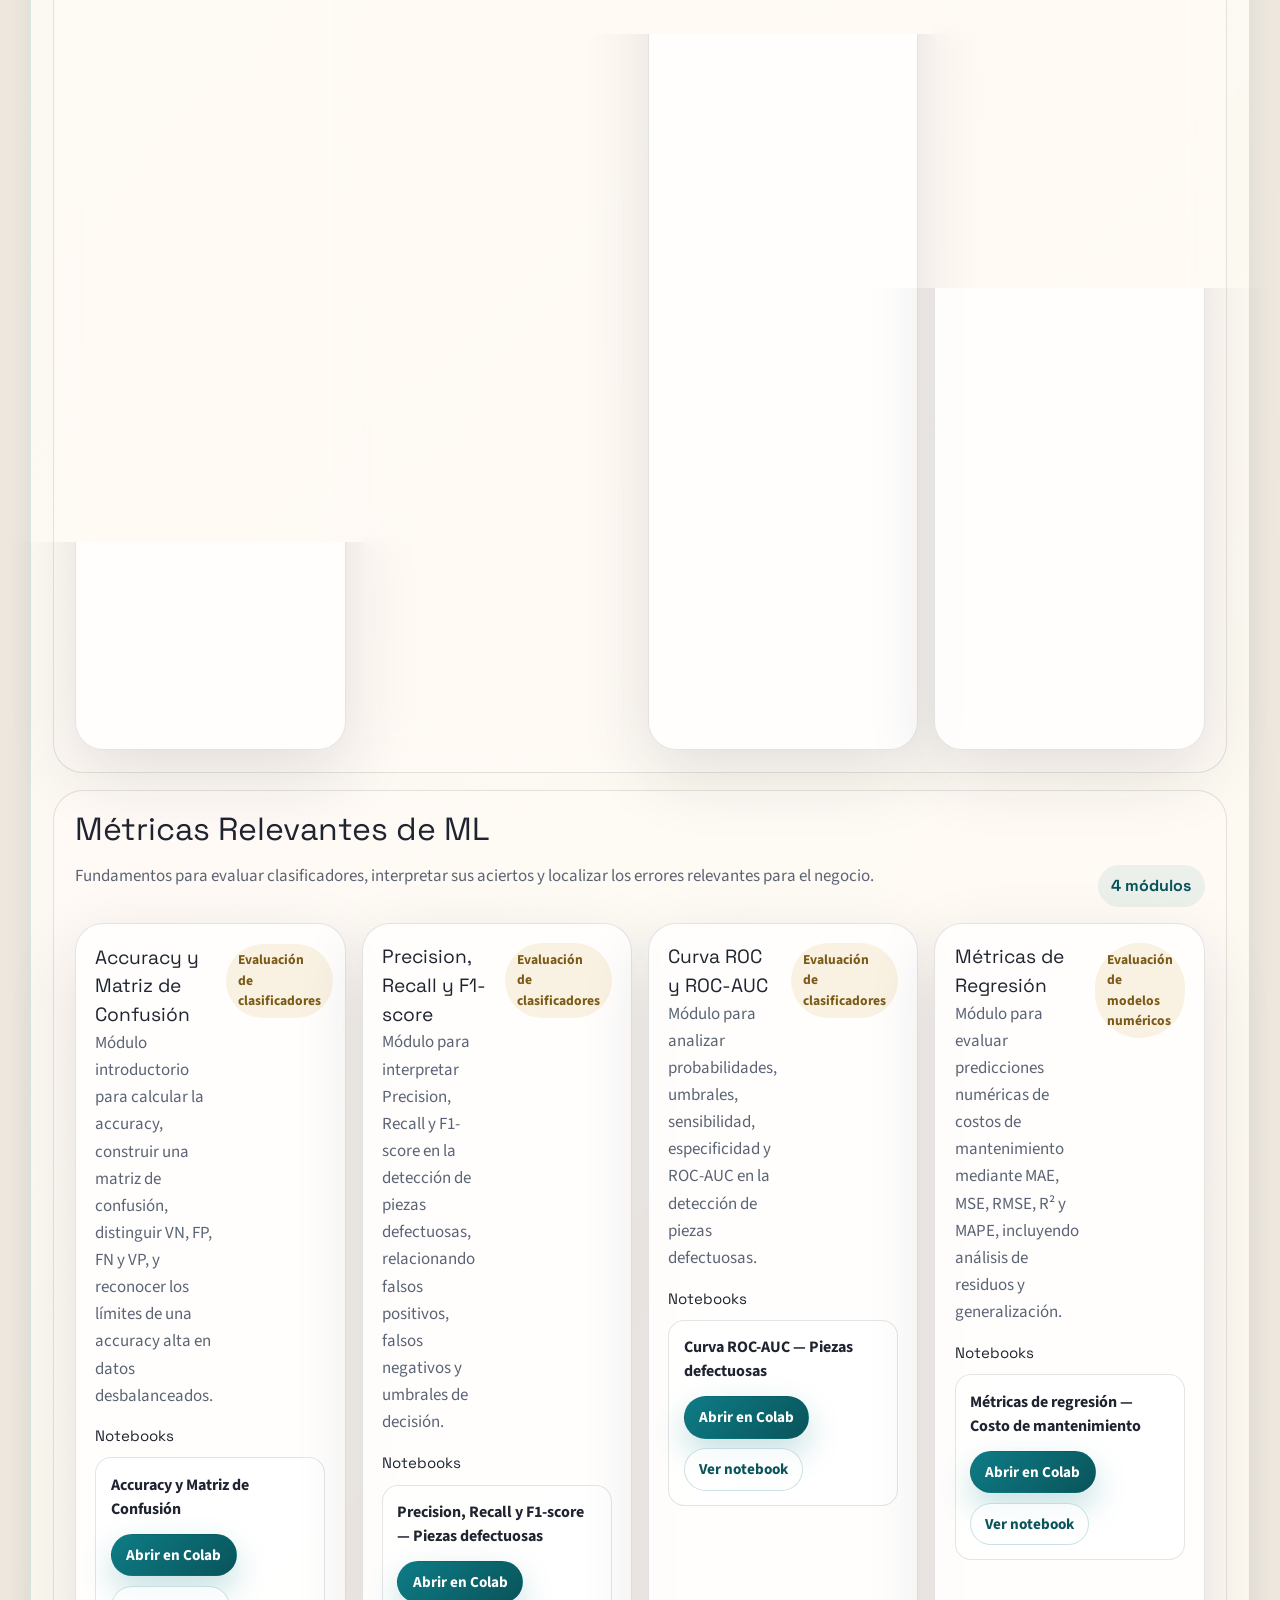
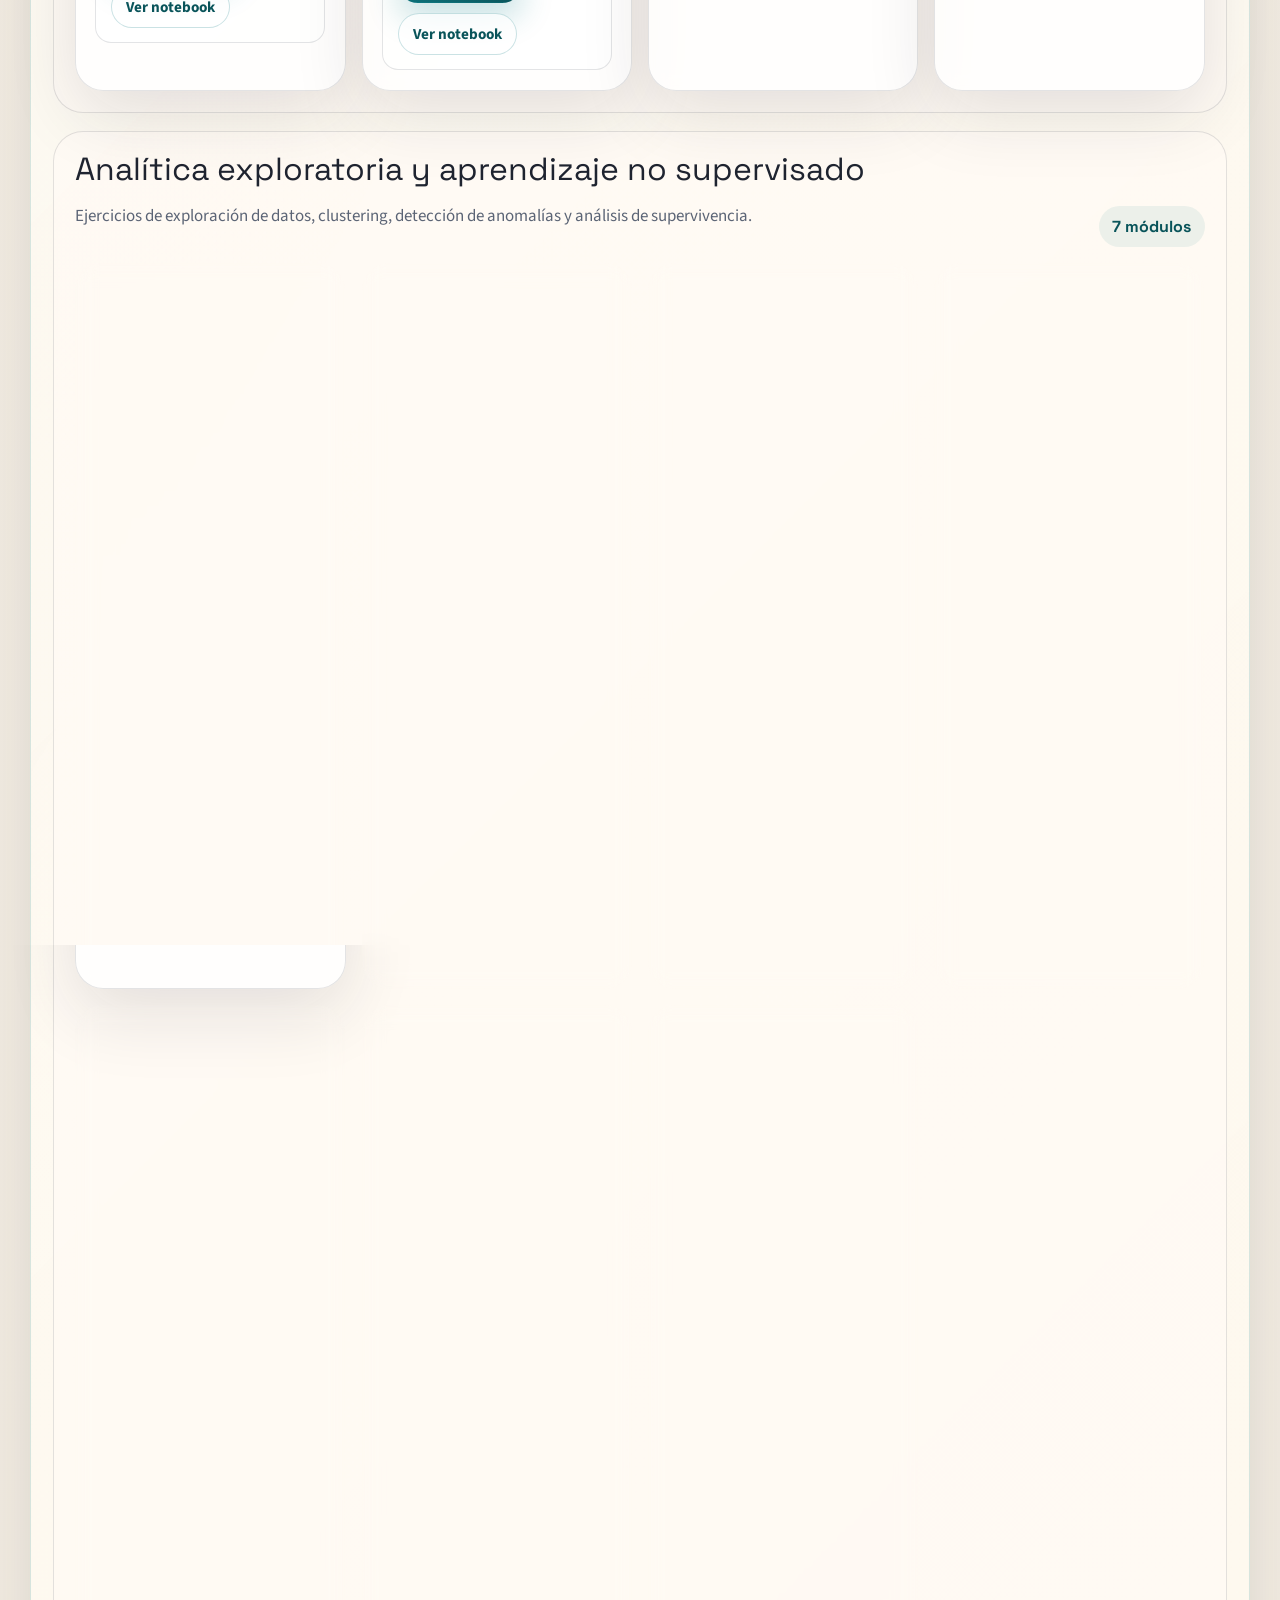
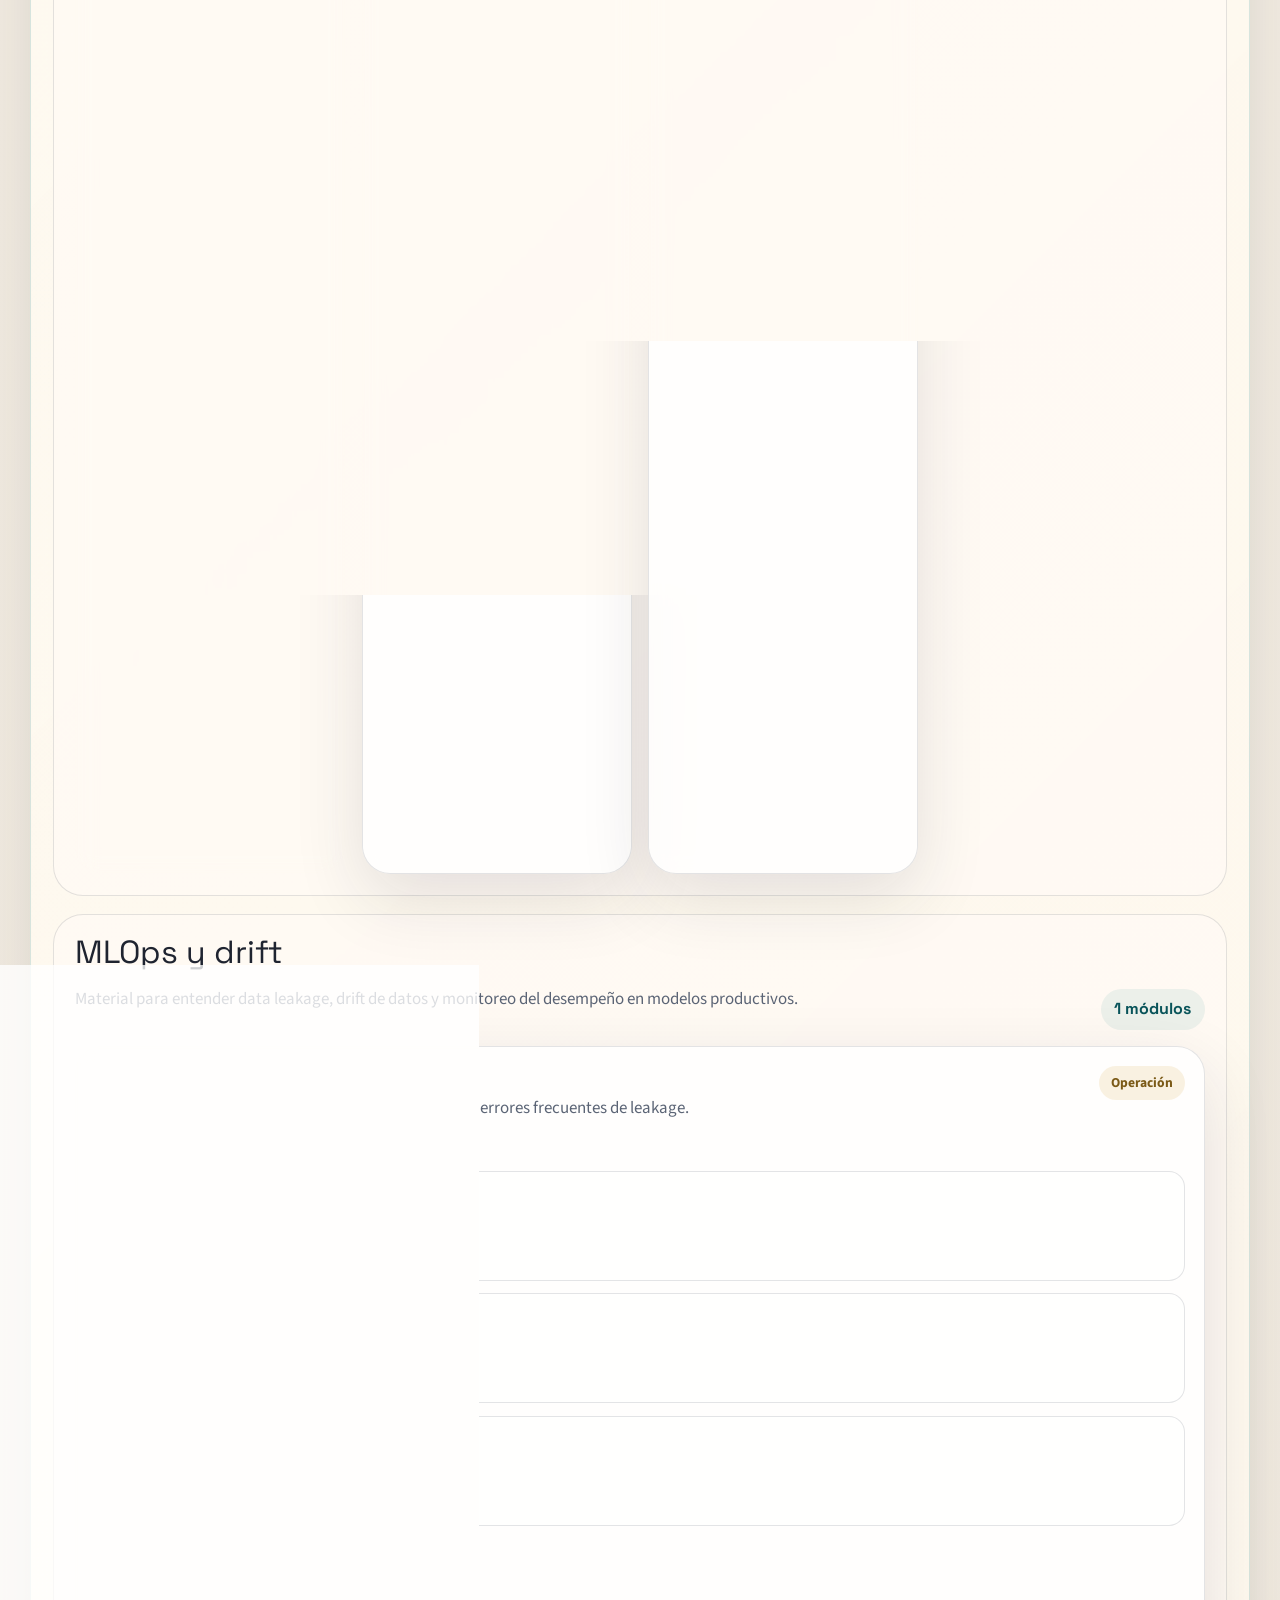
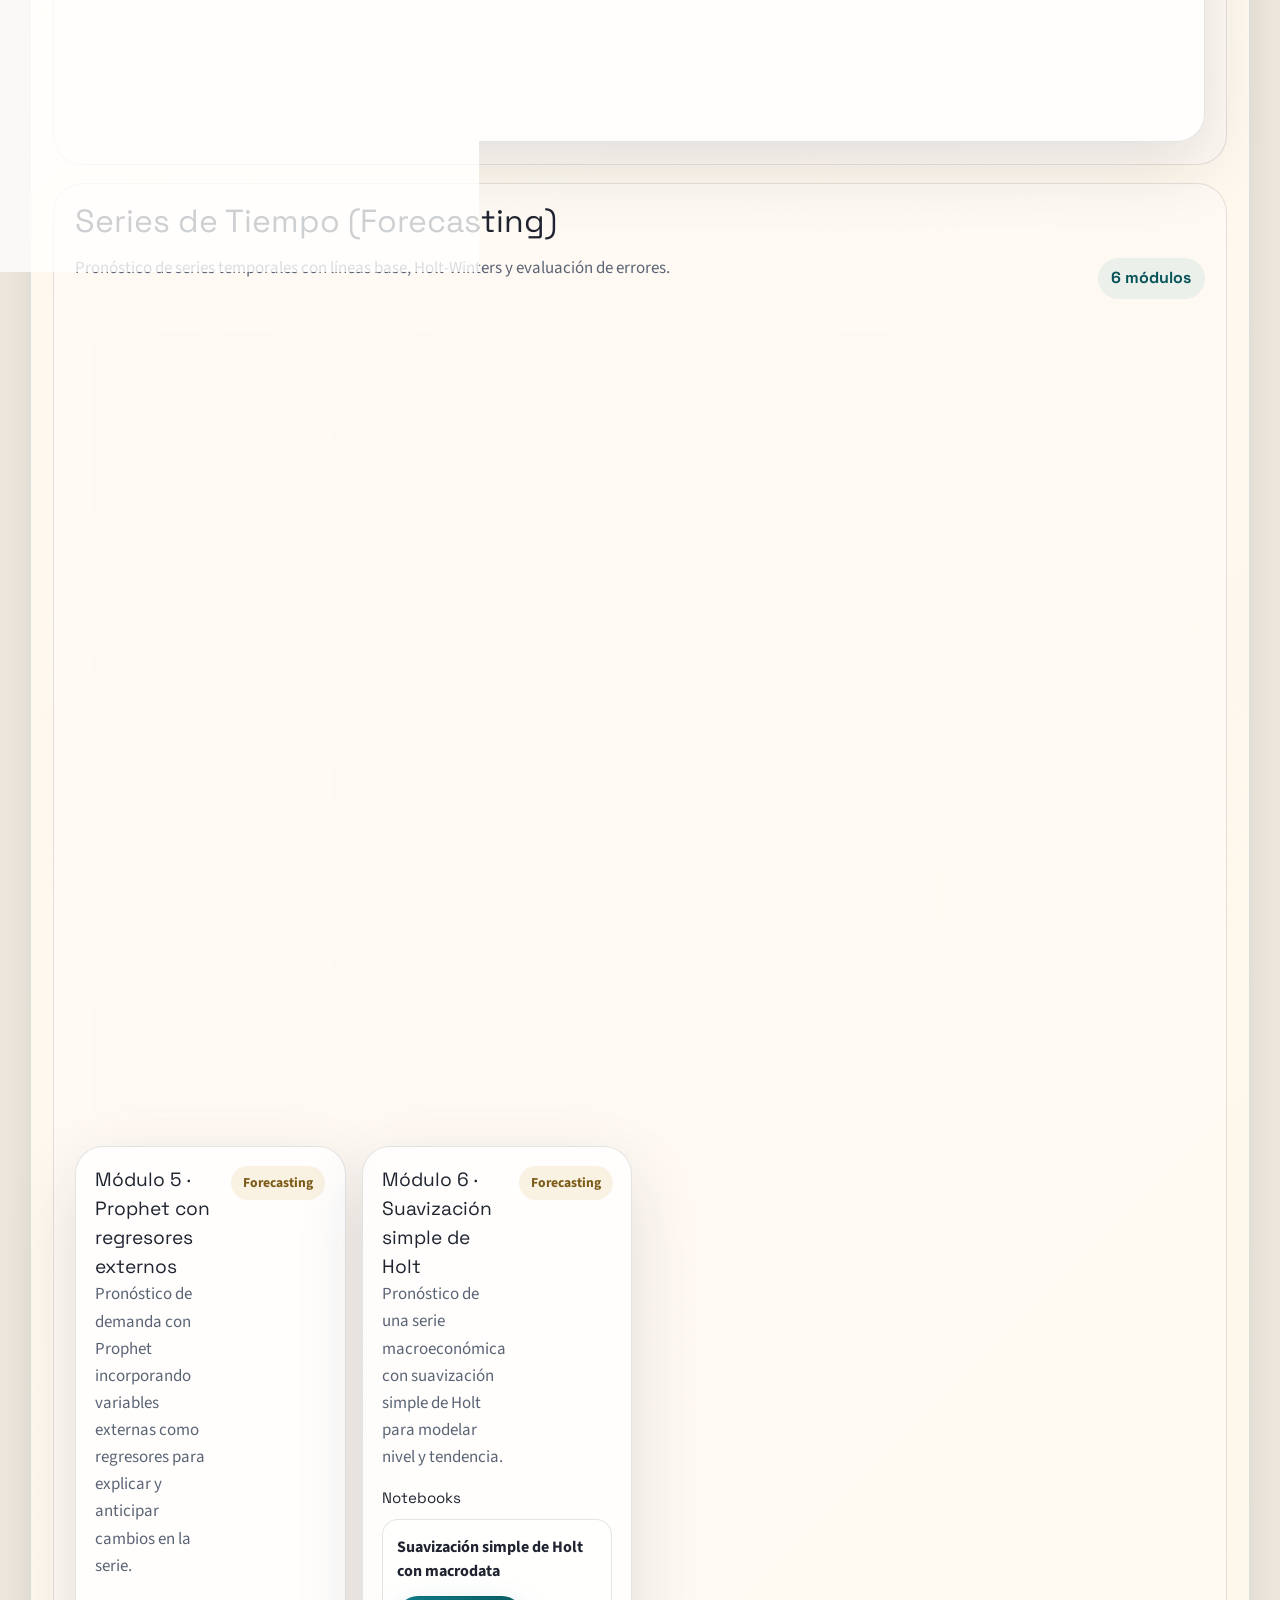
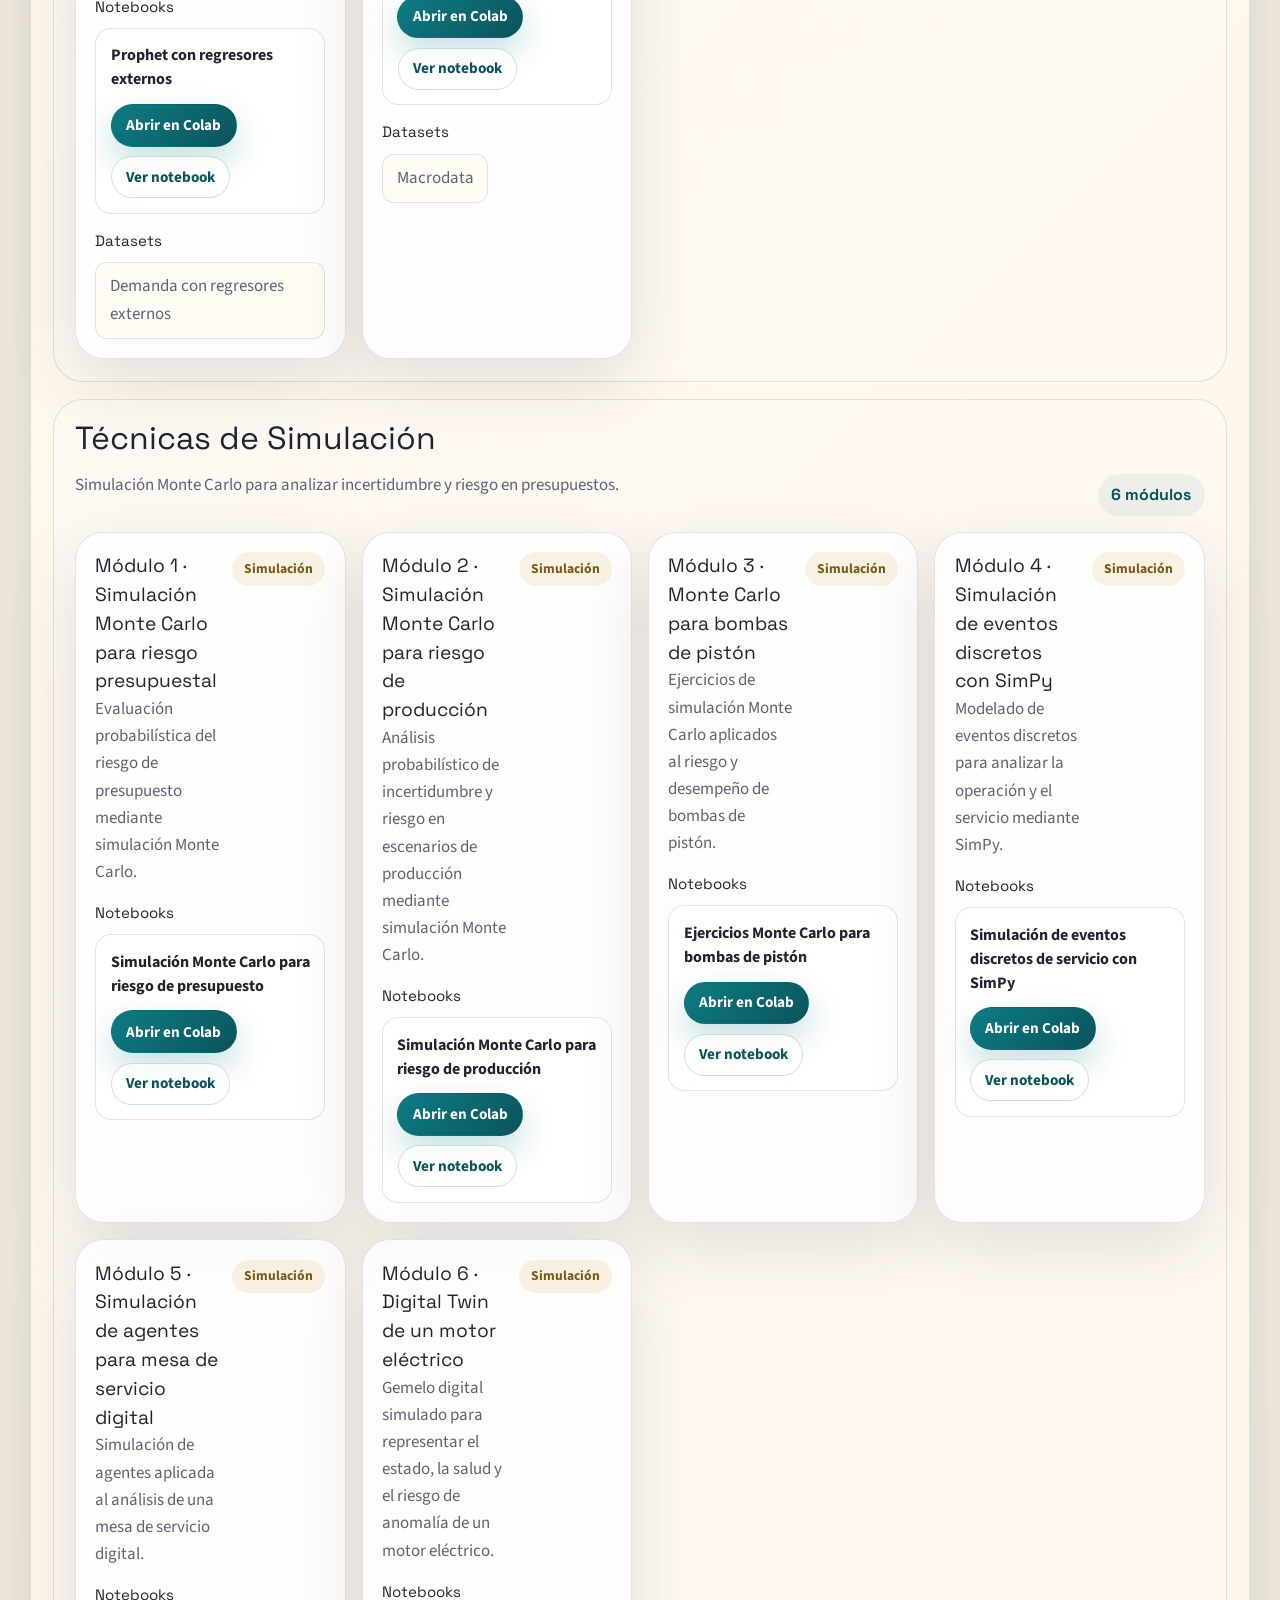
==== commit 60b4faf5: "Match PortEC featured sites and remove extra hero label" ====
--- a/index.html
+++ b/index.html
@@ -14,7 +14,7 @@
     href="https://fonts.googleapis.com/css2?family=Space+Grotesk:wght@400;500;700&family=Source+Sans+3:wght@400;600;700&display=swap"
     rel="stylesheet"
   >
-  <link rel="stylesheet" href="styles.css?v=20261002epp">
+  <link rel="stylesheet" href="styles.css?v=20261027portec-replica3">
 </head>
 <body data-github-user="JuanBaldemarG" data-github-repo="portafoliocolabJBGV">
   <div class="page-shell">
@@ -29,7 +29,6 @@
       </nav>
 
       <section class="hero-content">
-        <p class="eyebrow">Portafolio de educación continua</p>
         <h1>Portafolio de ejercicios para participantes de educación continua.</h1>
         <p class="hero-copy">
           Este portafolio reúne ejercicios, materiales de apoyo y conjuntos de datos organizados por tema.
@@ -68,47 +67,24 @@
 
       <div id="sections-root" class="sections-root"></div>
 
-      <section class="module-section" id="sitios-destacados" aria-labelledby="sitios-destacados-title">
-        <div class="section-header">
+      <div id="sitios-destacados">
+        <article class="featured-dashboard-card">
           <div>
-            <h2 id="sitios-destacados-title">Sitios destacados</h2>
-            <p>Explora recursos interactivos complementarios del portafolio de educación continua.</p>
+            <p class="section-kicker">Dashboard destacado</p>
+            <h3>Superstore Insights — Dashboard de BI tradicional</h3>
+            <p>Explora indicadores, filtros, tendencias y hallazgos del dataset Superstore en un dashboard interactivo de inteligencia de negocios.</p>
           </div>
-          <div class="section-count">2 sitios</div>
-        </div>
-        <div class="card-grid">
-          <article class="module-card">
-            <div class="card-head">
-              <div>
-                <h3 class="card-title">Superstore Insights — Dashboard de BI tradicional</h3>
-                <p class="card-description">Explora indicadores, filtros, tendencias y hallazgos del dataset Superstore en un dashboard interactivo de inteligencia de negocios.</p>
-              </div>
-              <span class="tag">Dashboard destacado</span>
-            </div>
-            <div class="resource-group">
-              <h4>Sitio interactivo</h4>
-              <ul class="resource-list">
-                <li><a class="link-chip" href="https://superstore-insights-jbgv.juanb.chatgpt.site/" target="_blank" rel="noreferrer">Abrir dashboard</a></li>
-              </ul>
-            </div>
-          </article>
-          <article class="module-card">
-            <div class="card-head">
-              <div>
-                <h3 class="card-title">Organiza tus fuentes, conecta ideas y construye una wiki viva</h3>
-                <p class="card-description">Explora una guía visual para crear tu cerebro digital y transformar fuentes e ideas en conocimiento organizado.</p>
-              </div>
-              <span class="tag">Segundo cerebro</span>
-            </div>
-            <div class="resource-group">
-              <h4>Sitio interactivo</h4>
-              <ul class="resource-list">
-                <li><a class="link-chip" href="https://cerebro-digital-guia.juanb.chatgpt.site/" target="_blank" rel="noreferrer">Abrir Segundo Cerebro</a></li>
-              </ul>
-            </div>
-          </article>
-        </div>
-      </section>
+          <a class="button button-primary" href="https://superstore-insights-jbgv.juanb.chatgpt.site/" target="_blank" rel="noreferrer">Abrir dashboard</a>
+        </article>
+        <section class="featured-dashboard-card" id="segundo-cerebro" aria-labelledby="segundo-cerebro-title">
+          <div>
+            <p class="section-kicker">Segundo Cerebro</p>
+            <h3 id="segundo-cerebro-title">Organiza tus fuentes, conecta ideas y construye una wiki viva</h3>
+            <p>Explora una guía visual para crear tu cerebro digital y transformar fuentes e ideas en conocimiento organizado.</p>
+          </div>
+          <a class="button button-primary" href="https://cerebro-digital-guia.juanb.chatgpt.site" target="_blank" rel="noreferrer">Abrir Segundo Cerebro</a>
+        </section>
+      </div>
     </main>
     <footer class="site-footer">
       <p>PortEC · Actualizado el 10 de septiembre de 2026 · Versión 6</p>
@@ -119,6 +95,6 @@
     </footer>
   </div>
 
-  <script src="assets/site.js?v=20261027portec-order-replica"></script>
+  <script src="assets/site.js?v=20261027portec-replica3"></script>
 </body>
 </html>
--- a/styles.css
+++ b/styles.css
@@ -612,3 +612,61 @@
     align-items: start;
   }
 }
+
+
+/* PortEC visual alignment */
+body {
+  line-height: 1.5;
+}
+
+h1,
+h2,
+h3,
+h4 {
+  font-weight: 400;
+}
+
+.featured-dashboard-card {
+  display: flex;
+  align-items: center;
+  justify-content: space-between;
+  gap: 1.5rem;
+  padding: 1.5rem;
+  border: 1px solid rgba(14, 124, 134, 0.24);
+  border-radius: 28px;
+  background: rgba(255, 255, 255, 0.78);
+  box-shadow: var(--shadow);
+}
+
+.featured-dashboard-card > div {
+  flex: 1;
+  min-width: 0;
+}
+
+.featured-dashboard-card .section-kicker {
+  margin: 0 0 0.85rem;
+}
+
+.featured-dashboard-card h3 {
+  margin: 0;
+  font-family: "Space Grotesk", sans-serif;
+  font-size: 2rem;
+  line-height: 1.15;
+}
+
+.featured-dashboard-card p:not(.section-kicker) {
+  margin: 0.7rem 0 0;
+  color: var(--muted);
+  font-size: 1.06rem;
+}
+
+.featured-dashboard-card .button {
+  flex: 0 0 auto;
+}
+
+@media (max-width: 720px) {
+  .featured-dashboard-card {
+    flex-direction: column;
+    align-items: start;
+  }
+}
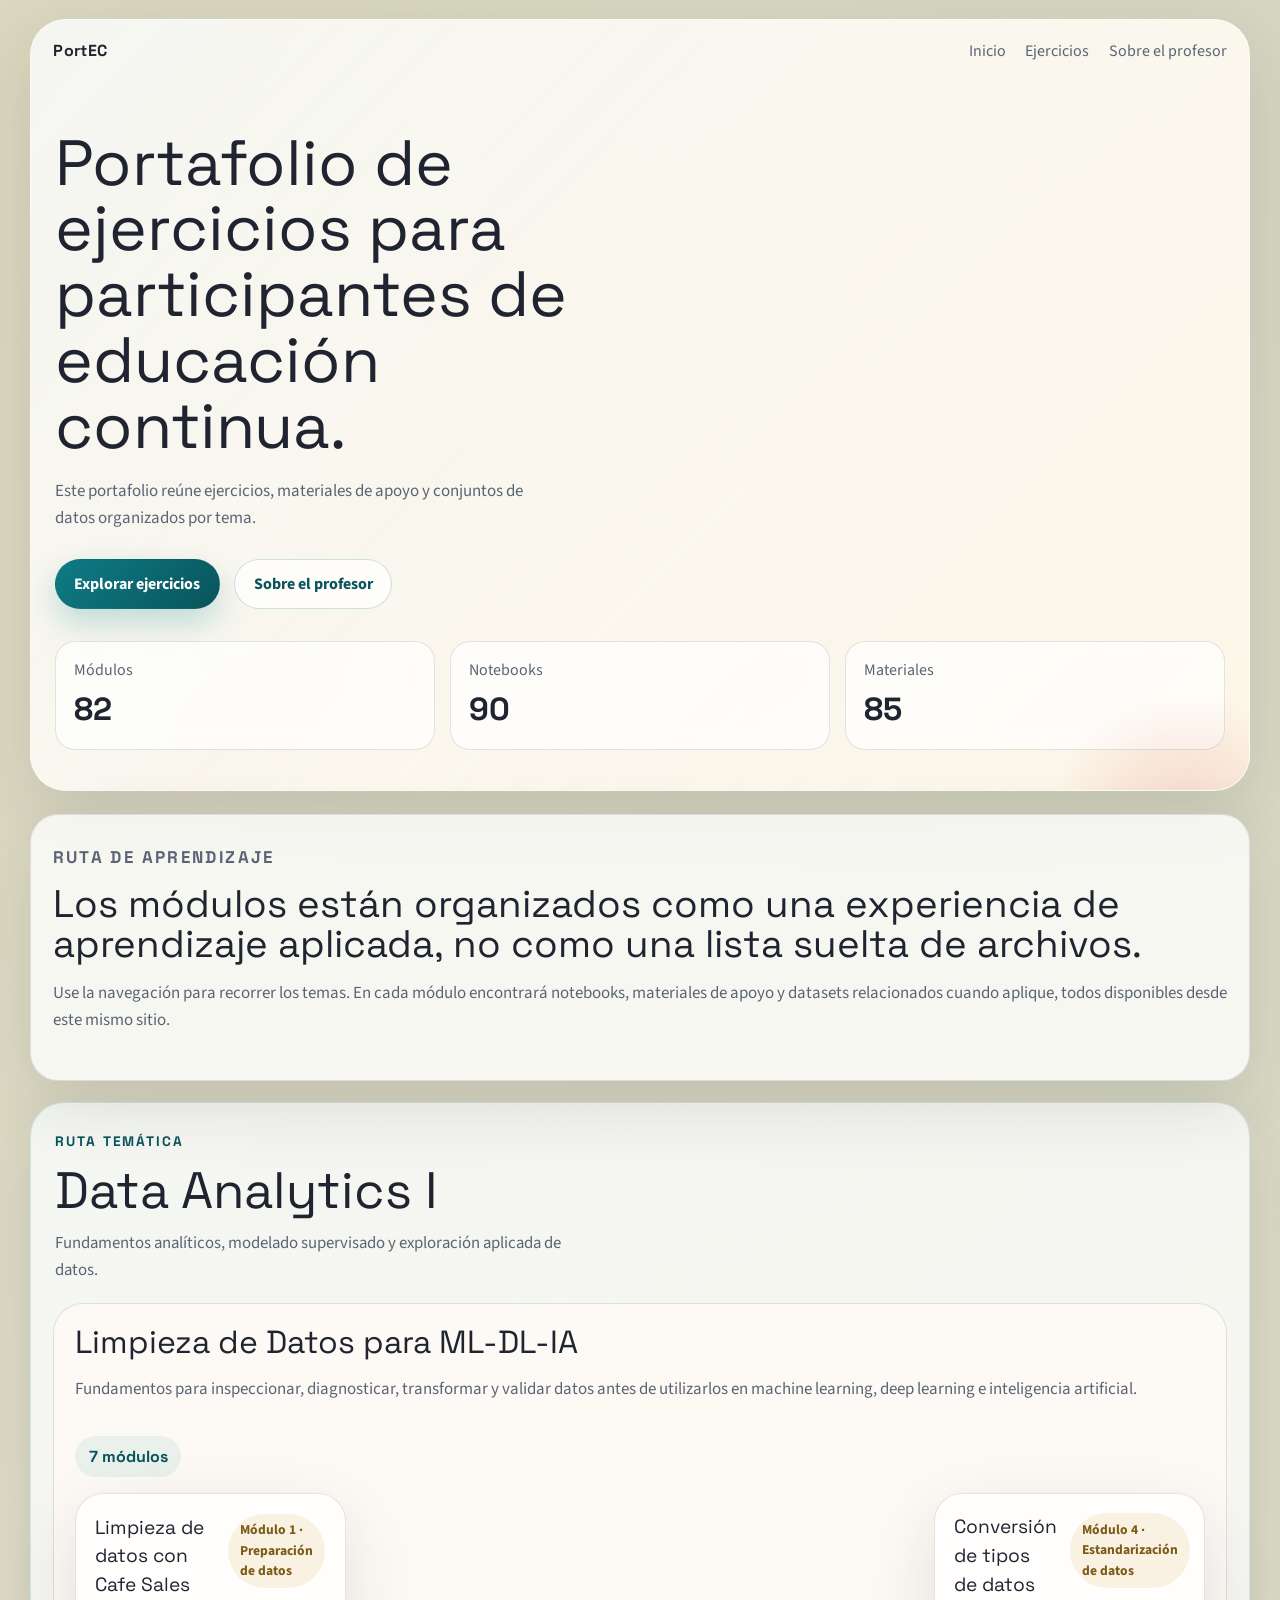
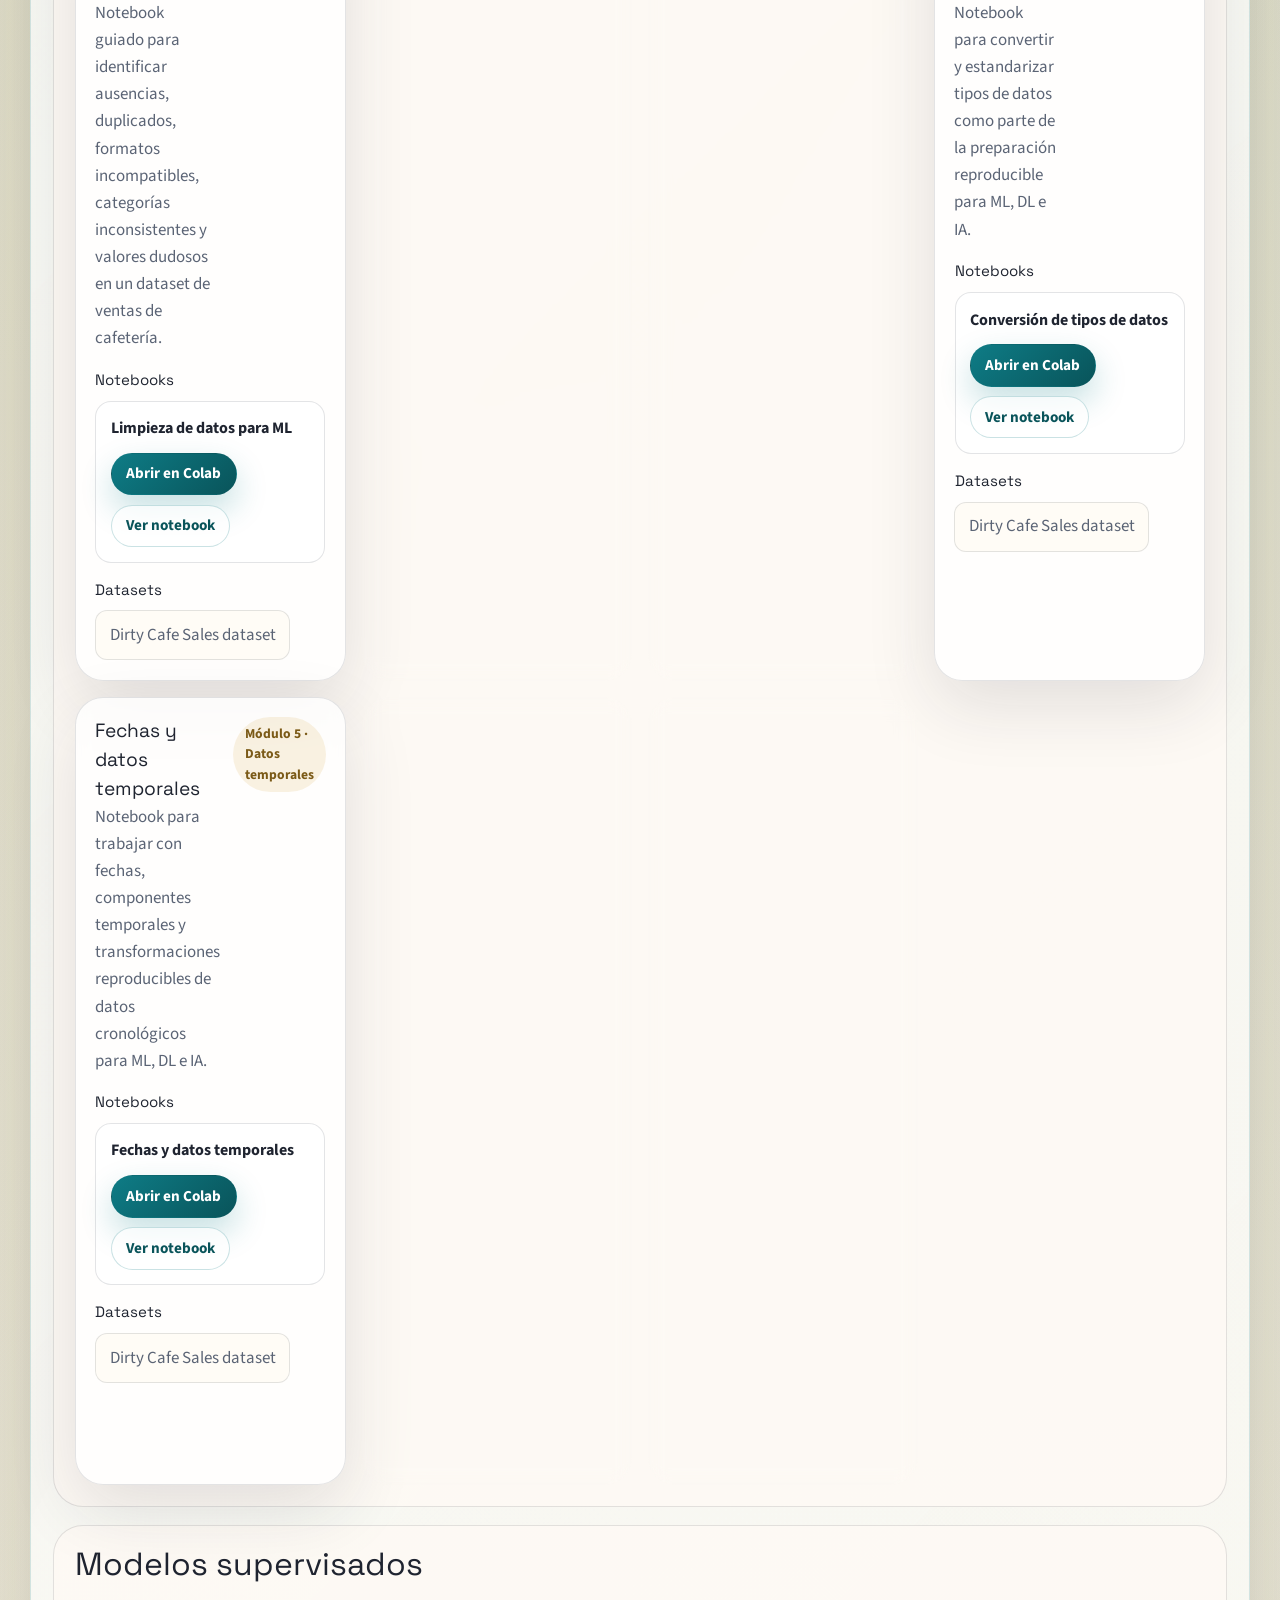
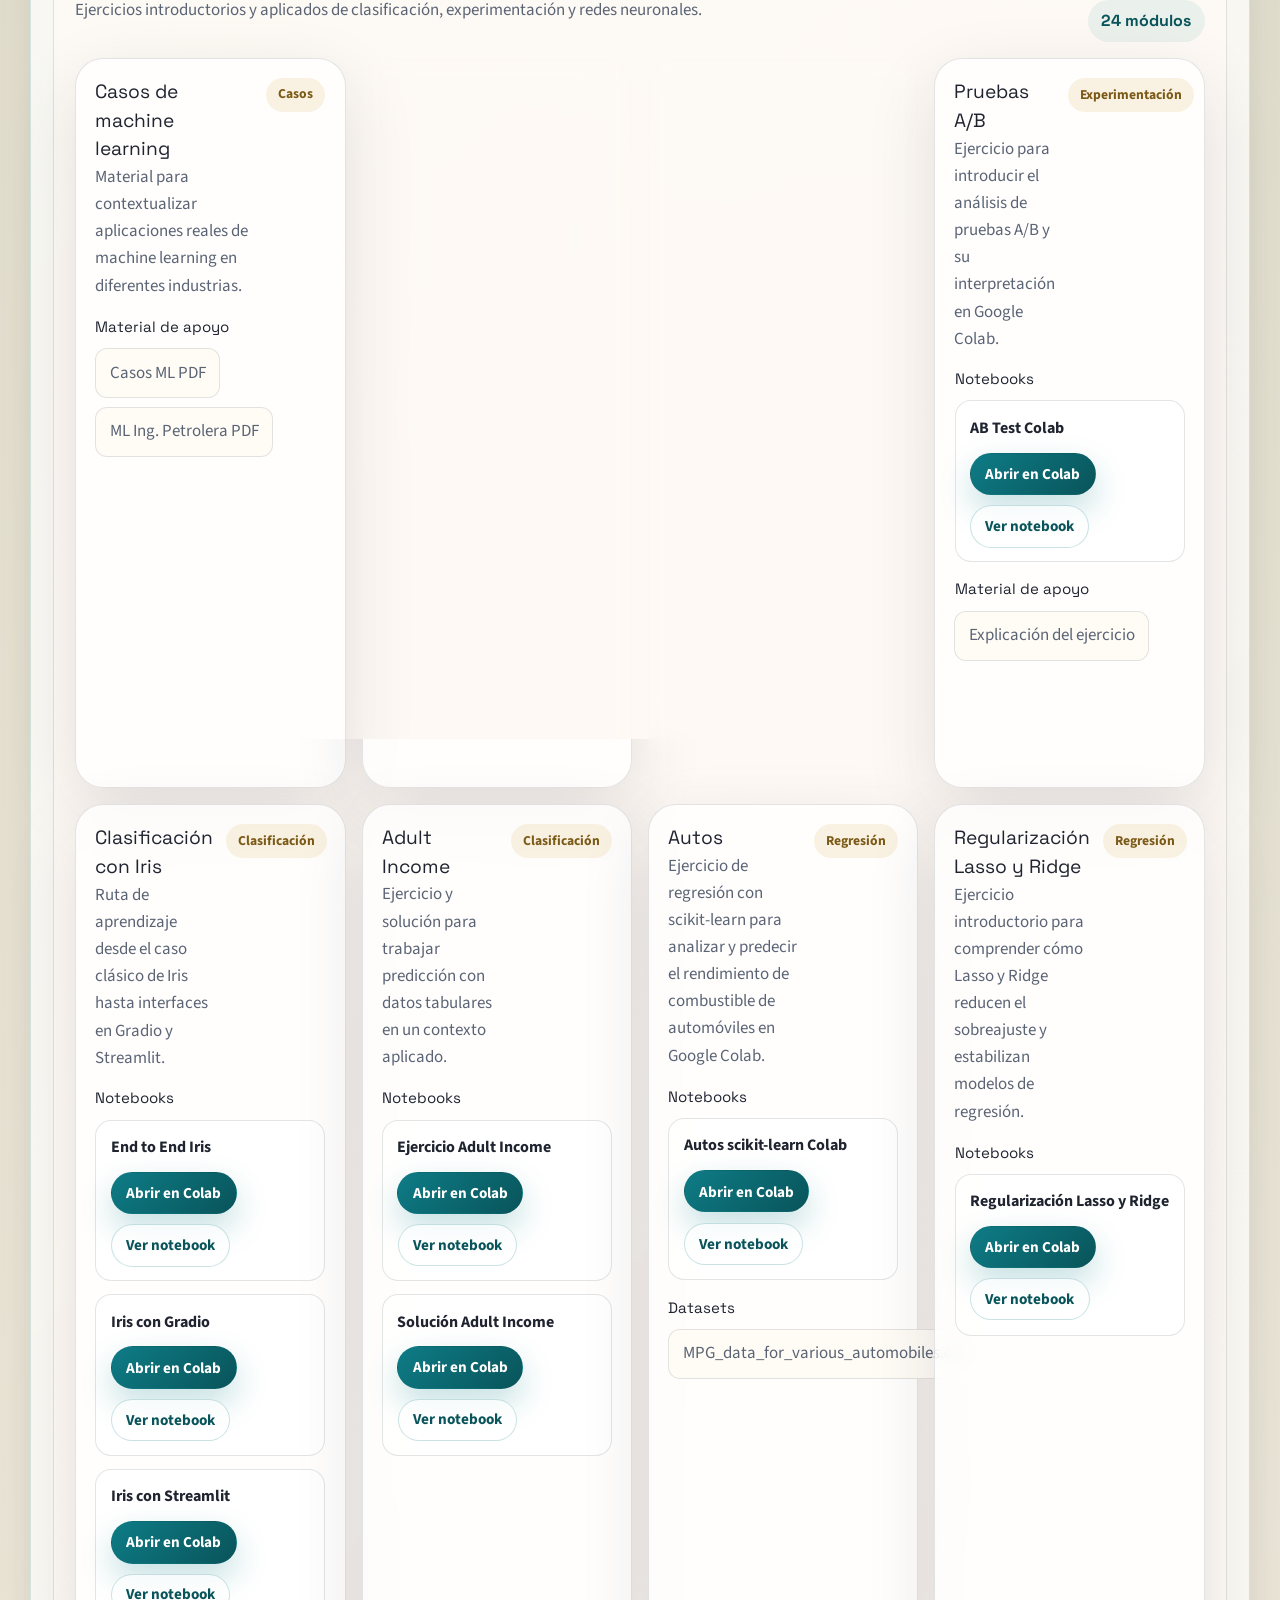
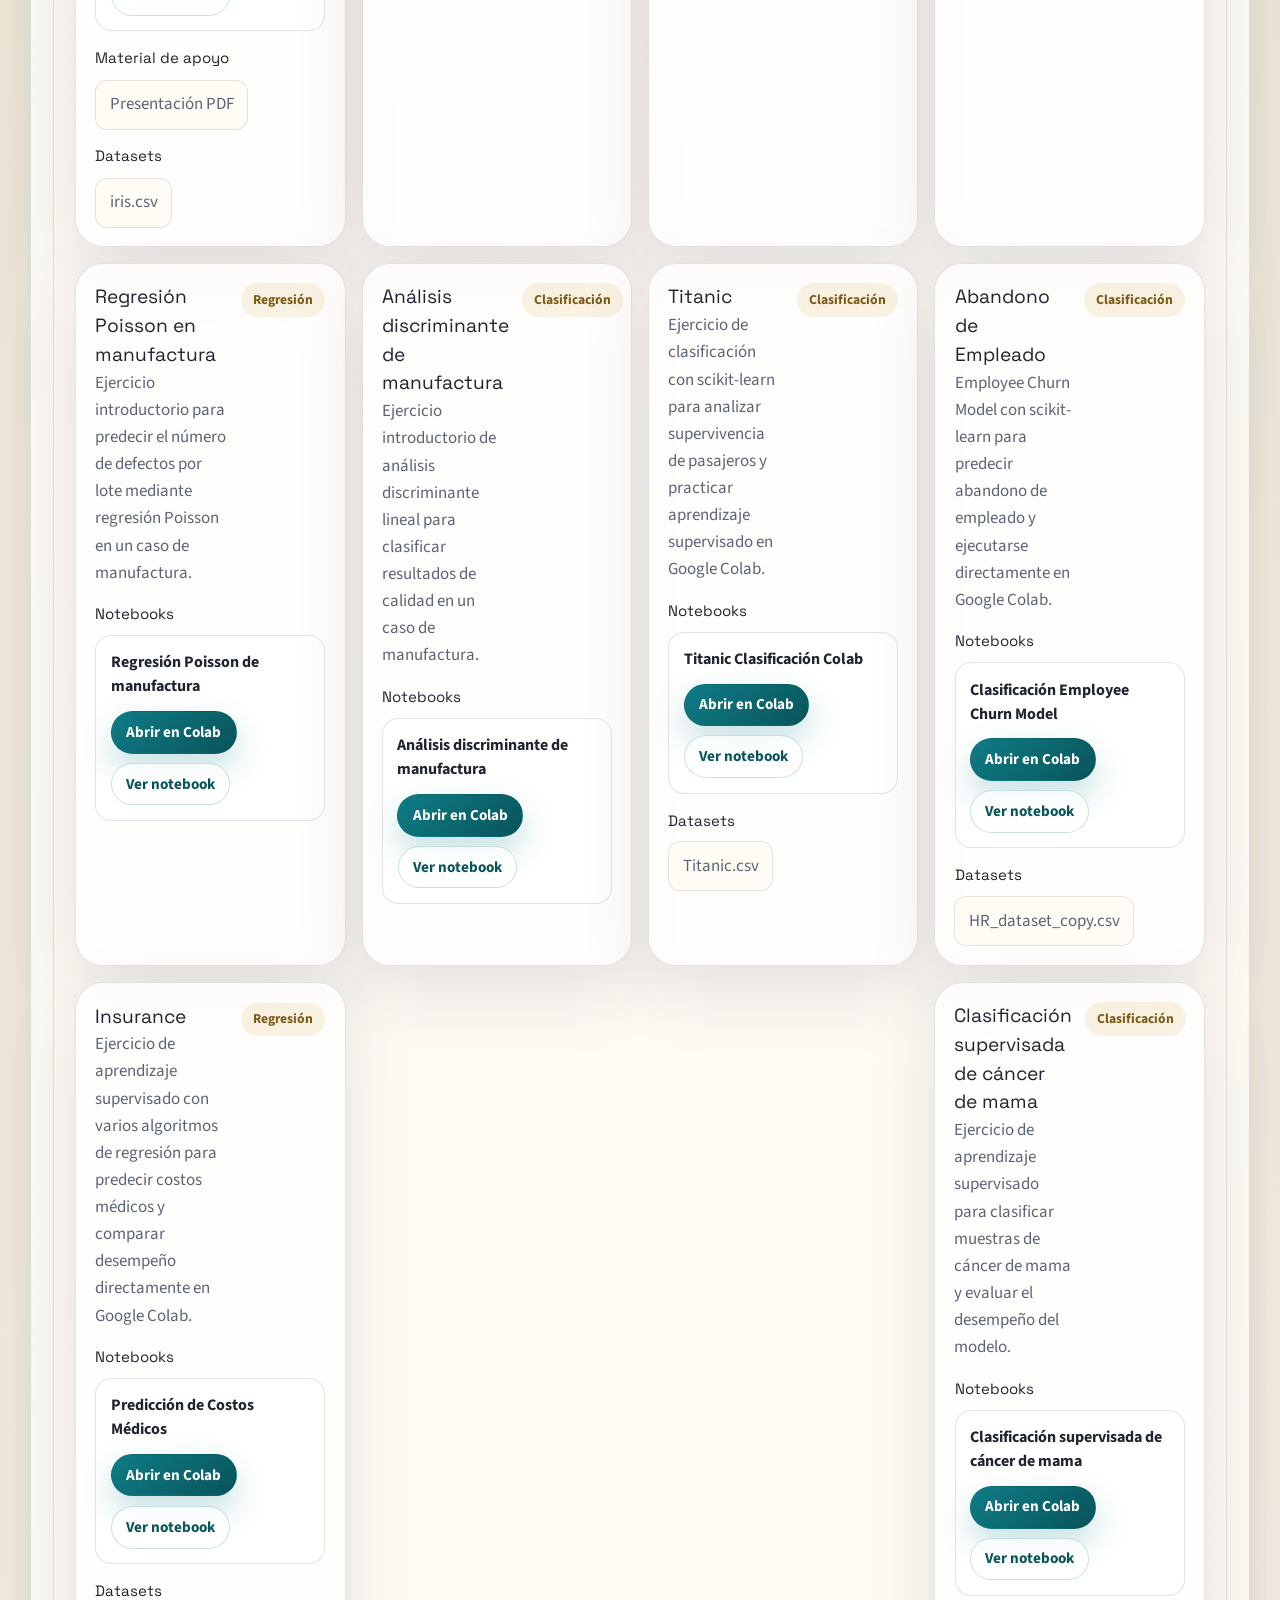
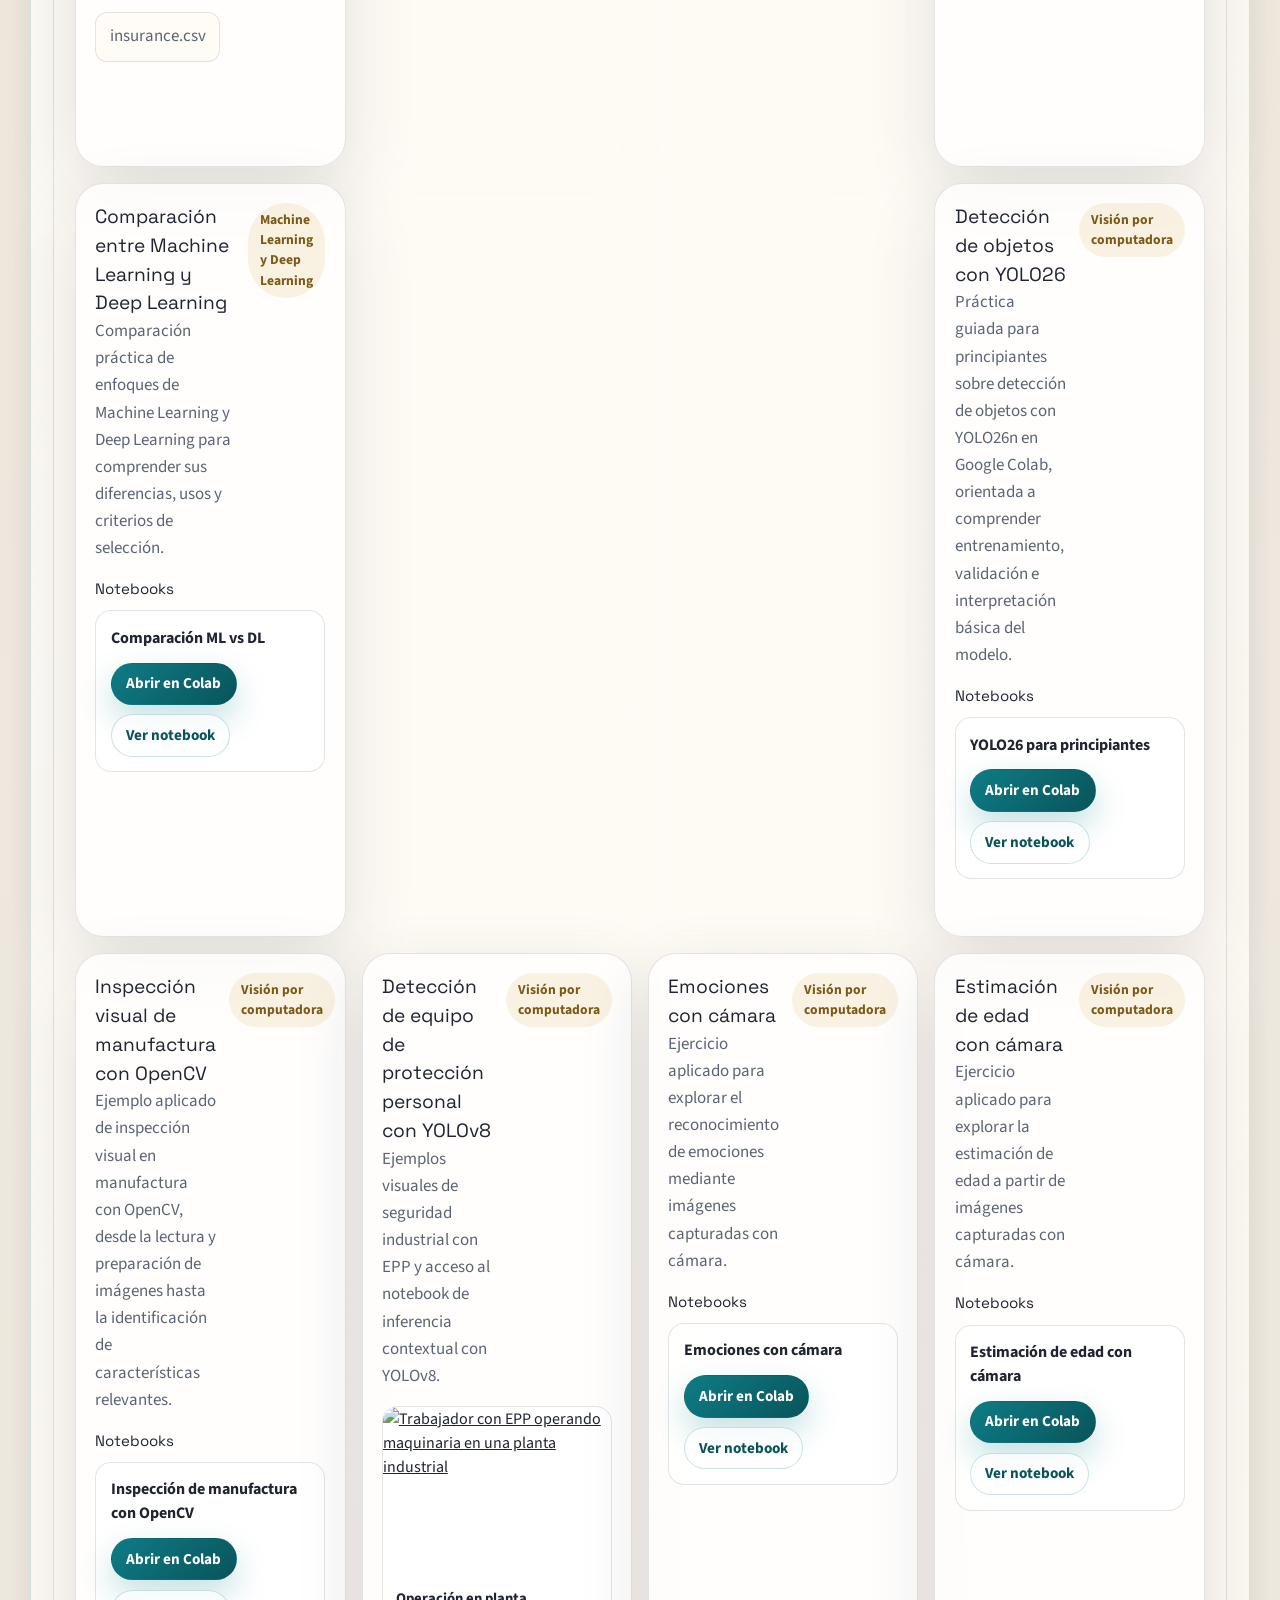
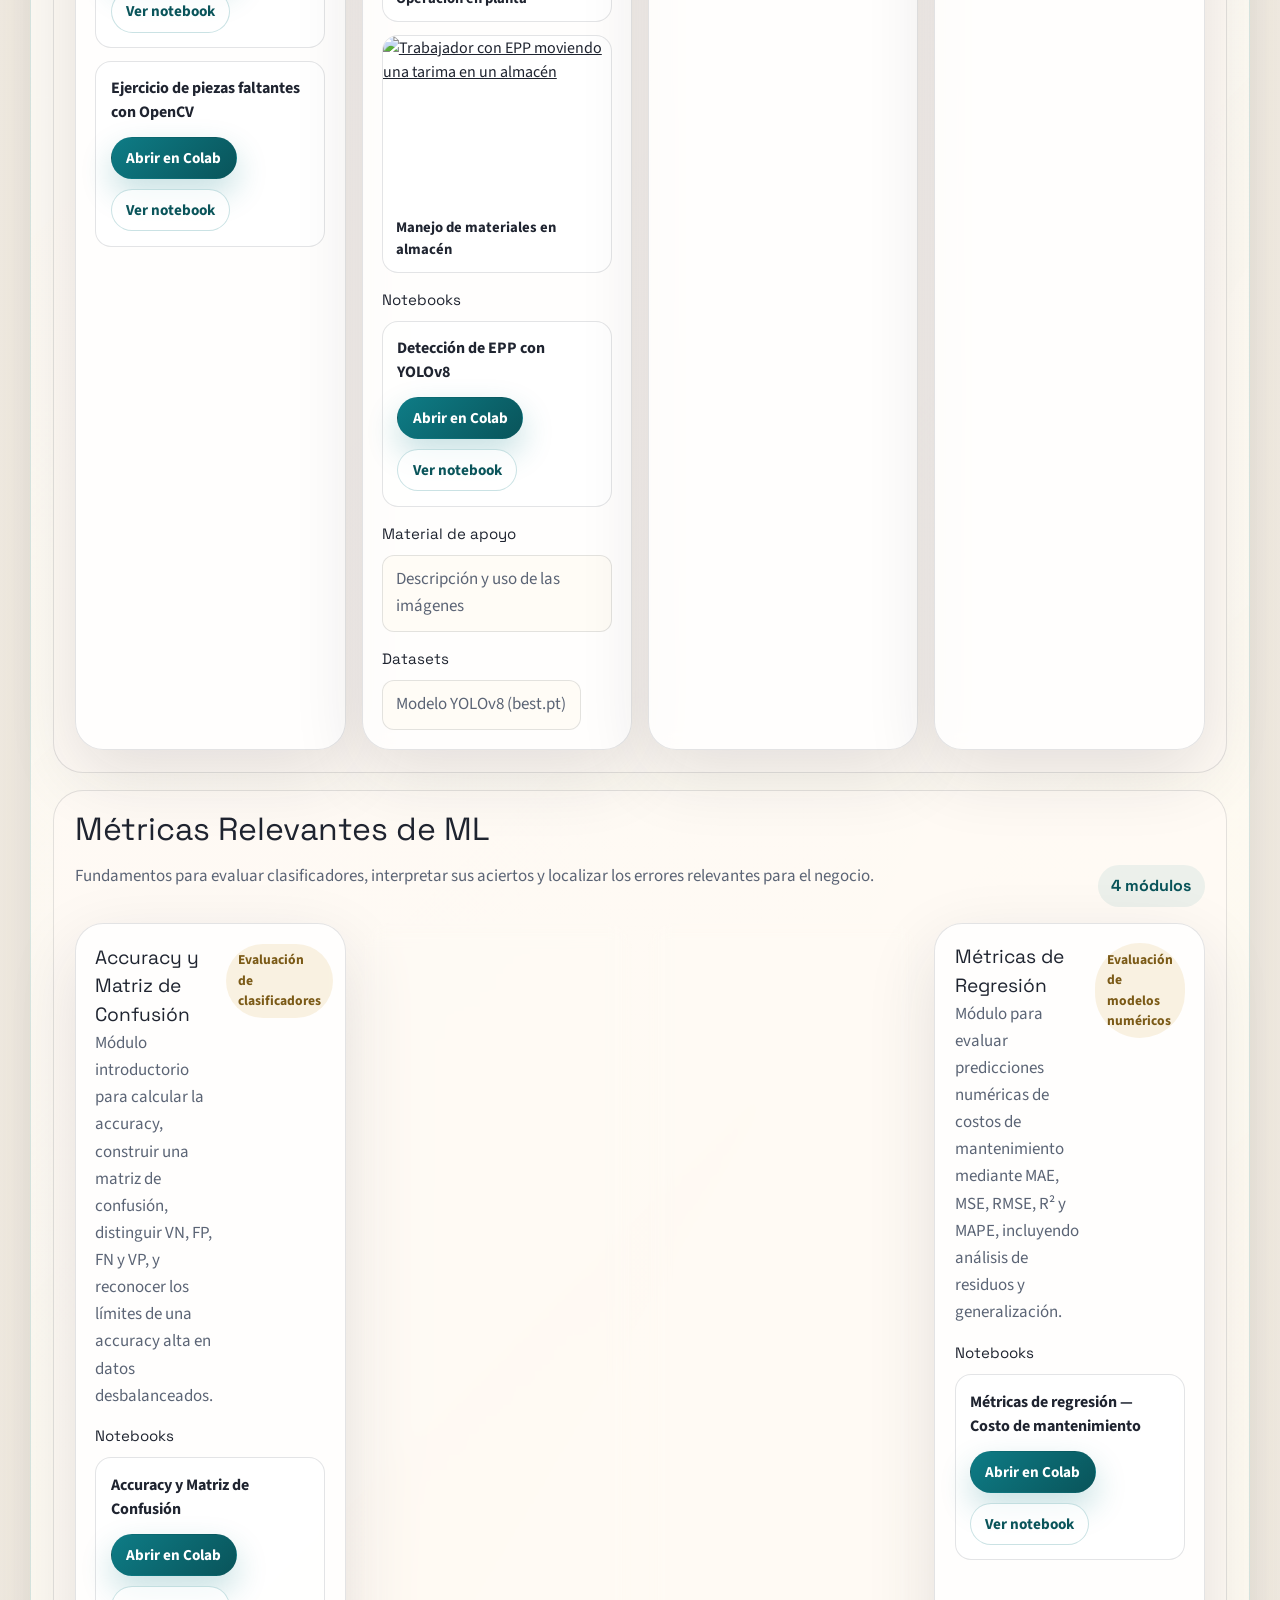
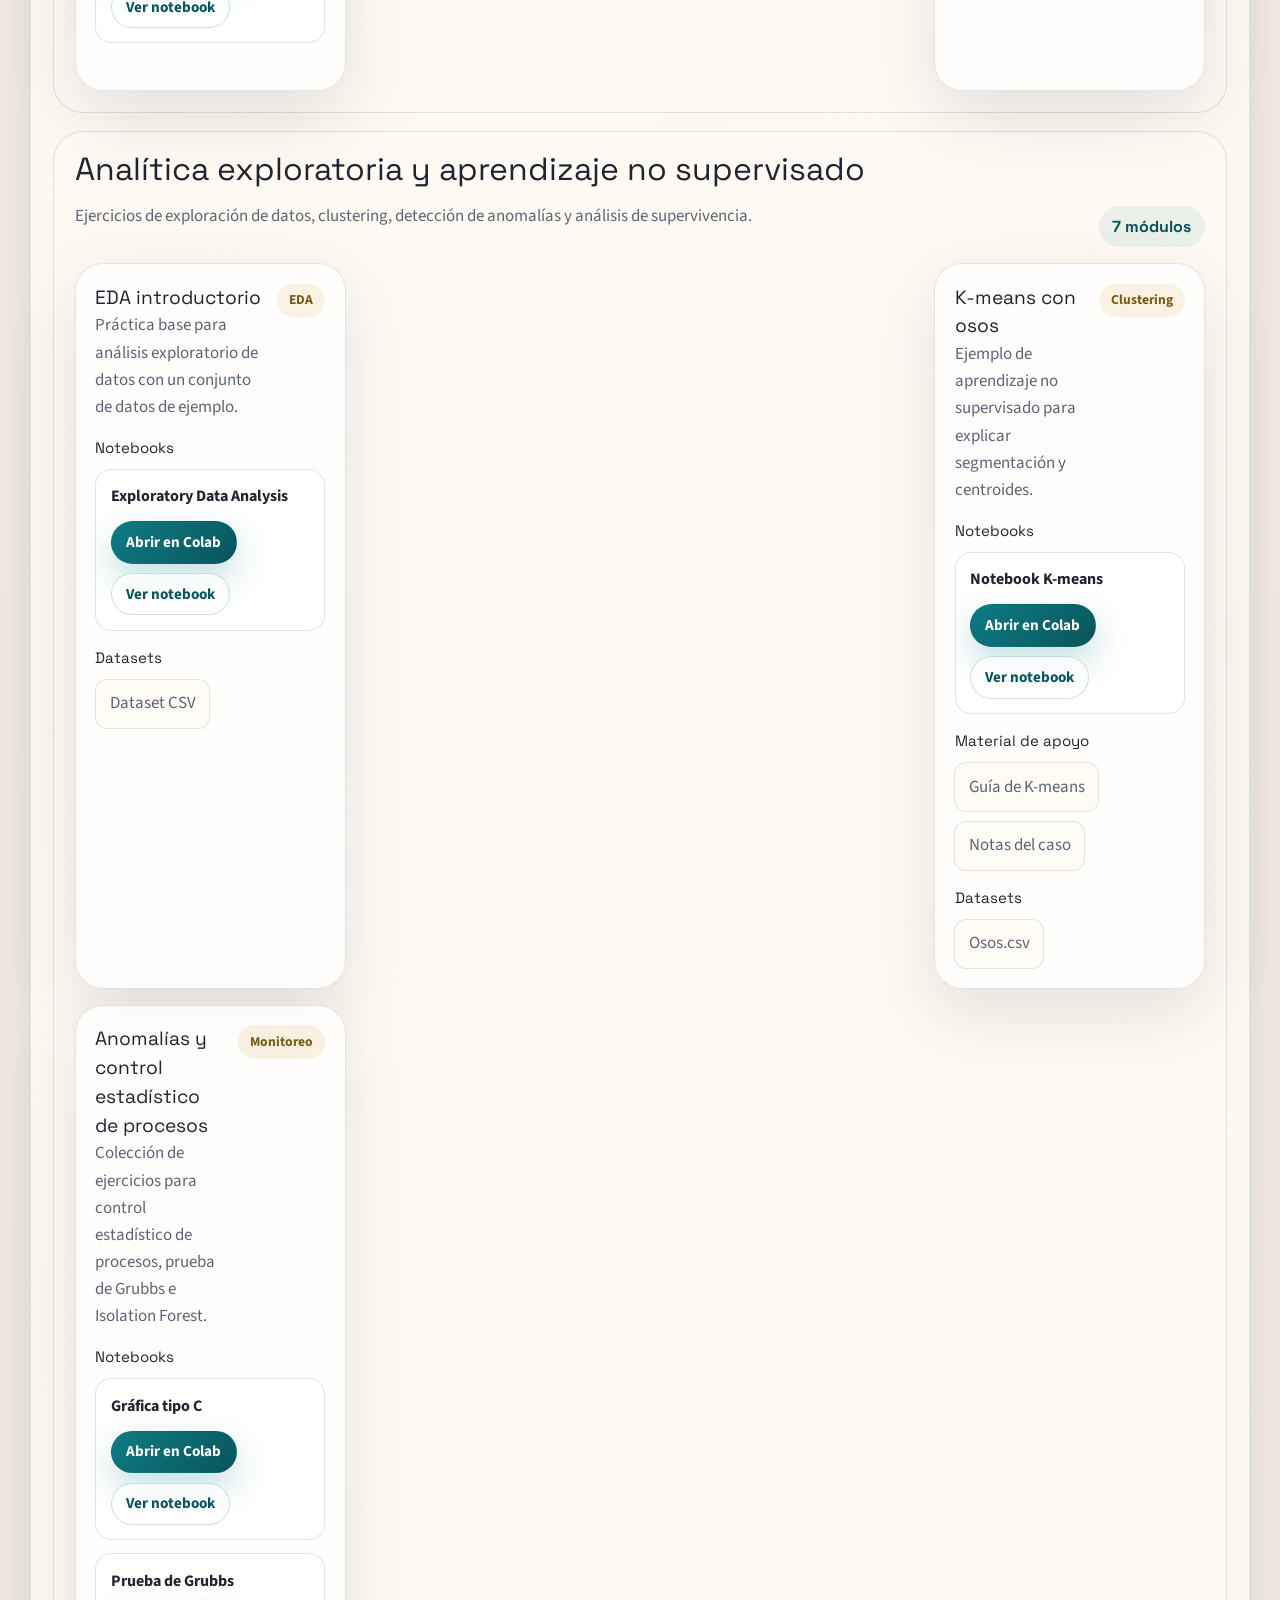
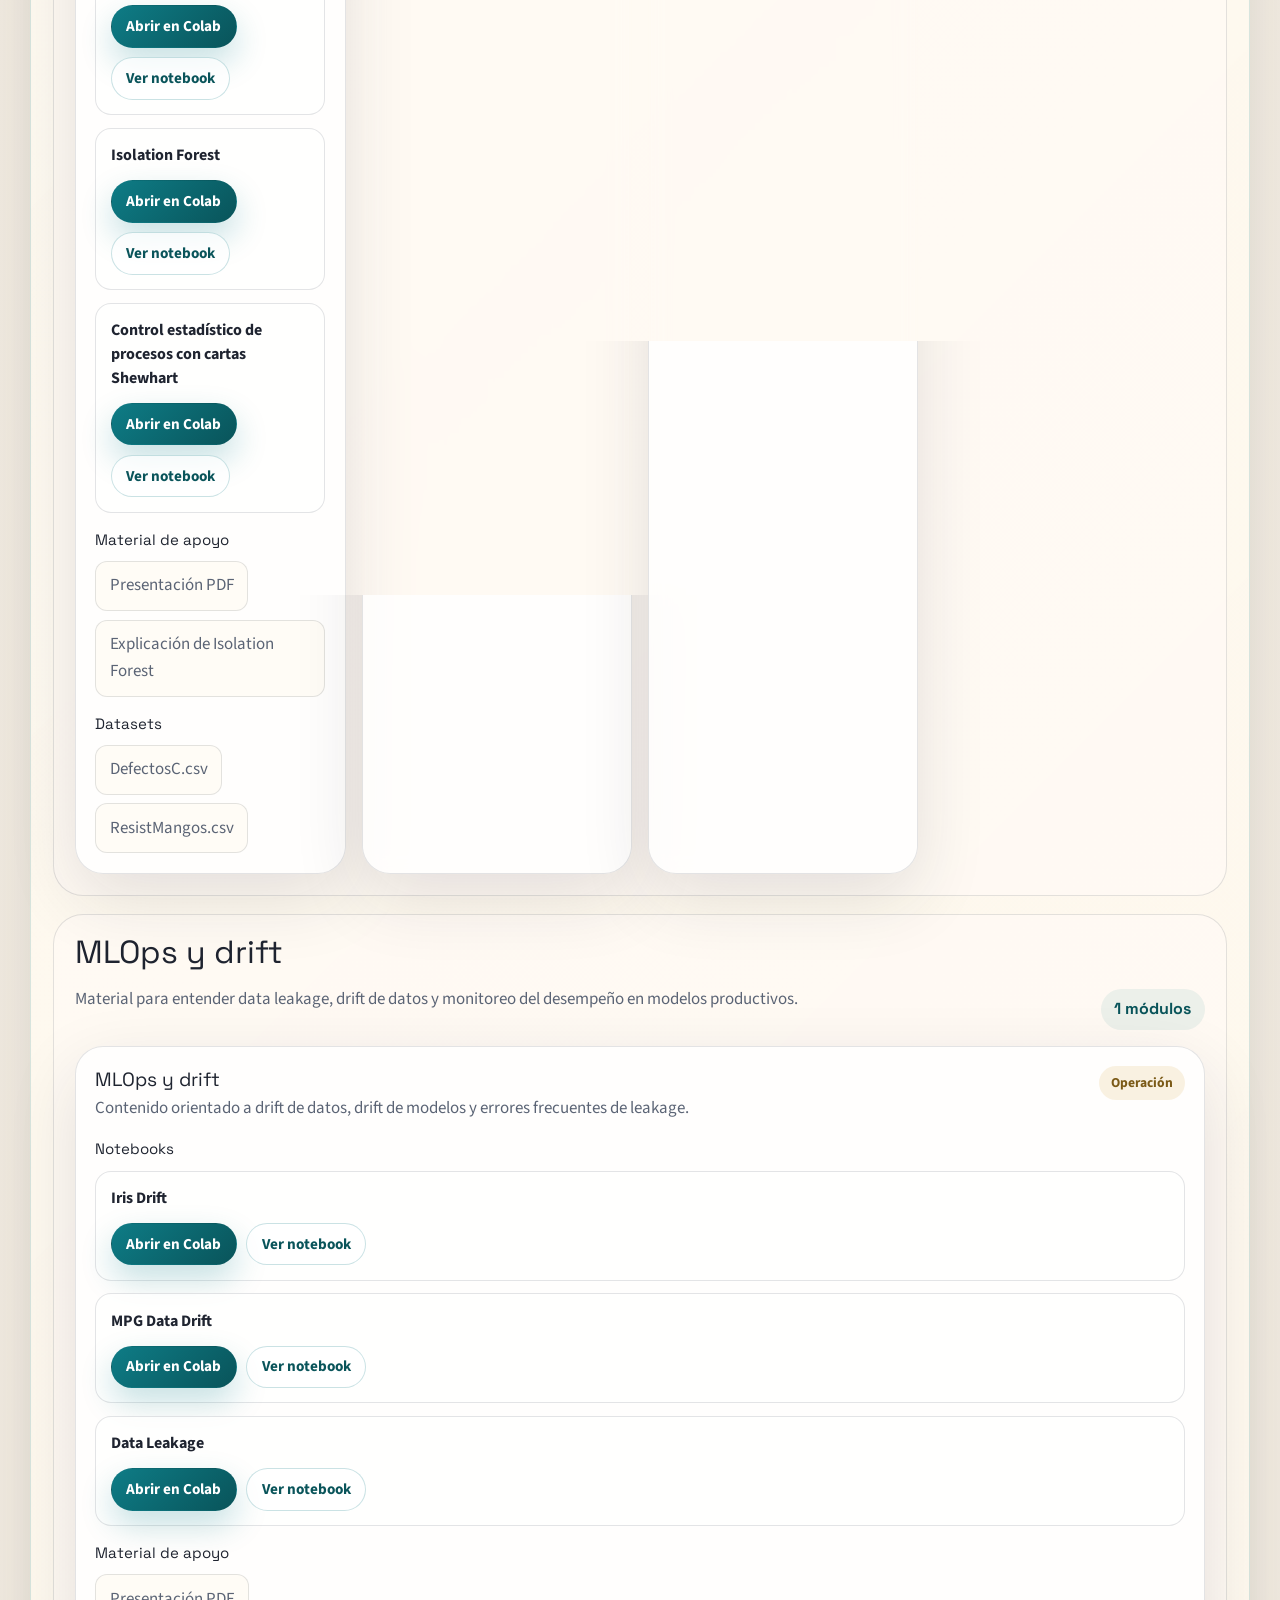
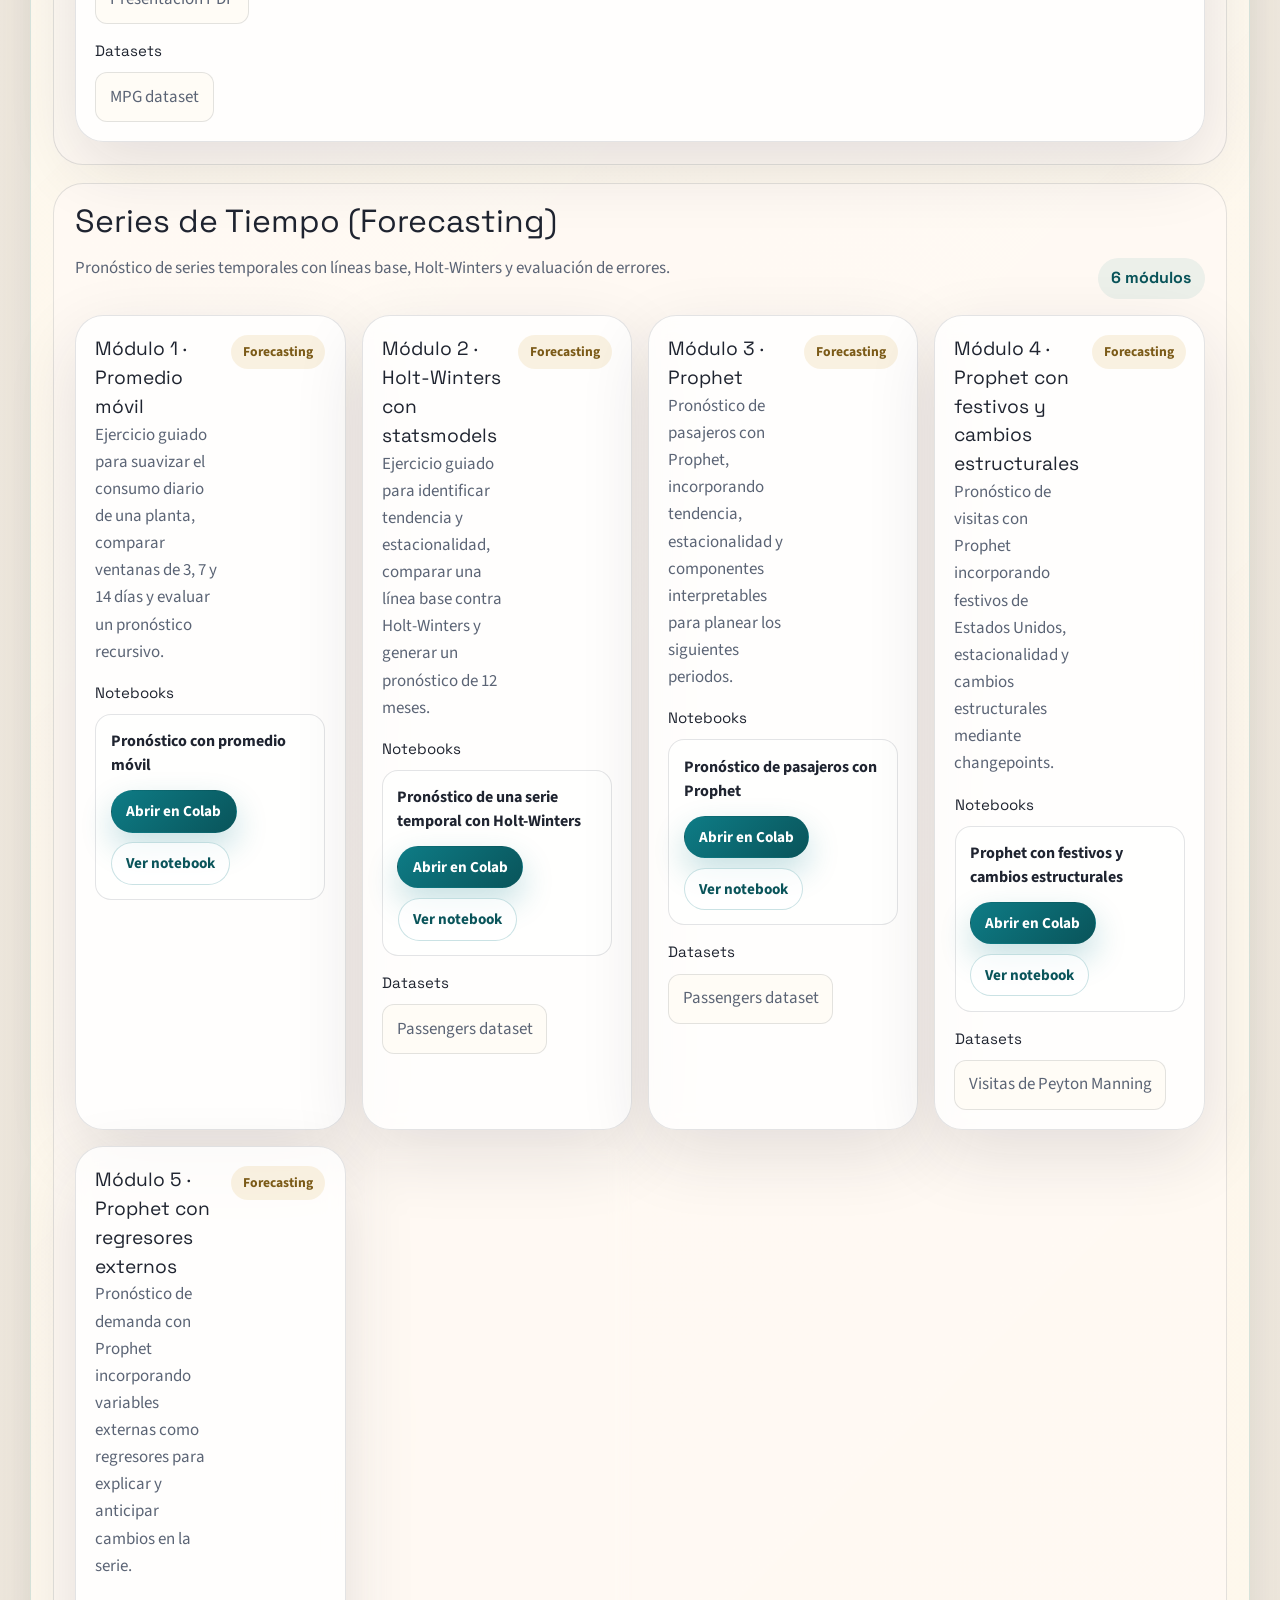
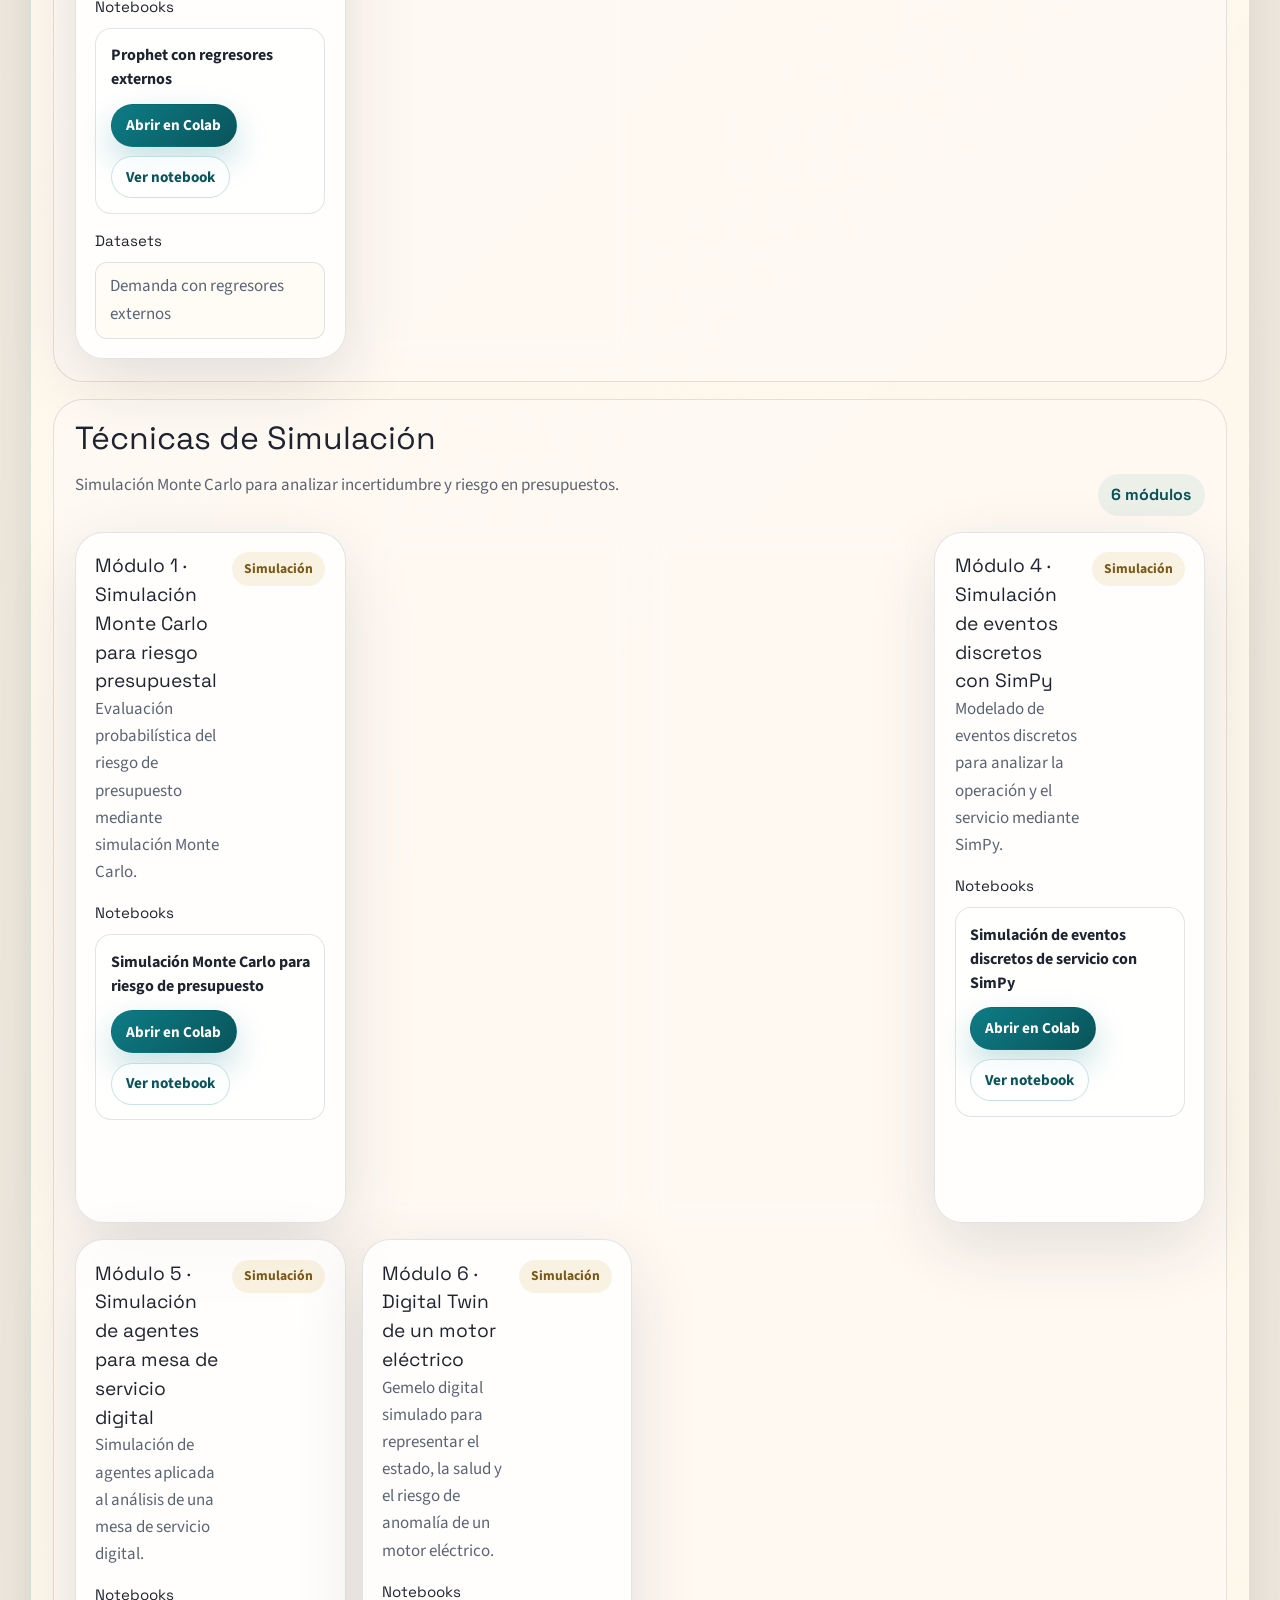
==== commit 72bd8981: "Refresh GitHub Pages exercise catalog" ====
--- a/index.html
+++ b/index.html
@@ -95,6 +95,6 @@
     </footer>
   </div>
 
-  <script src="assets/site.js?v=20261027portec-replica3"></script>
+  <script src="assets/site.js?v=20261027portec-replica4"></script>
 </body>
 </html>
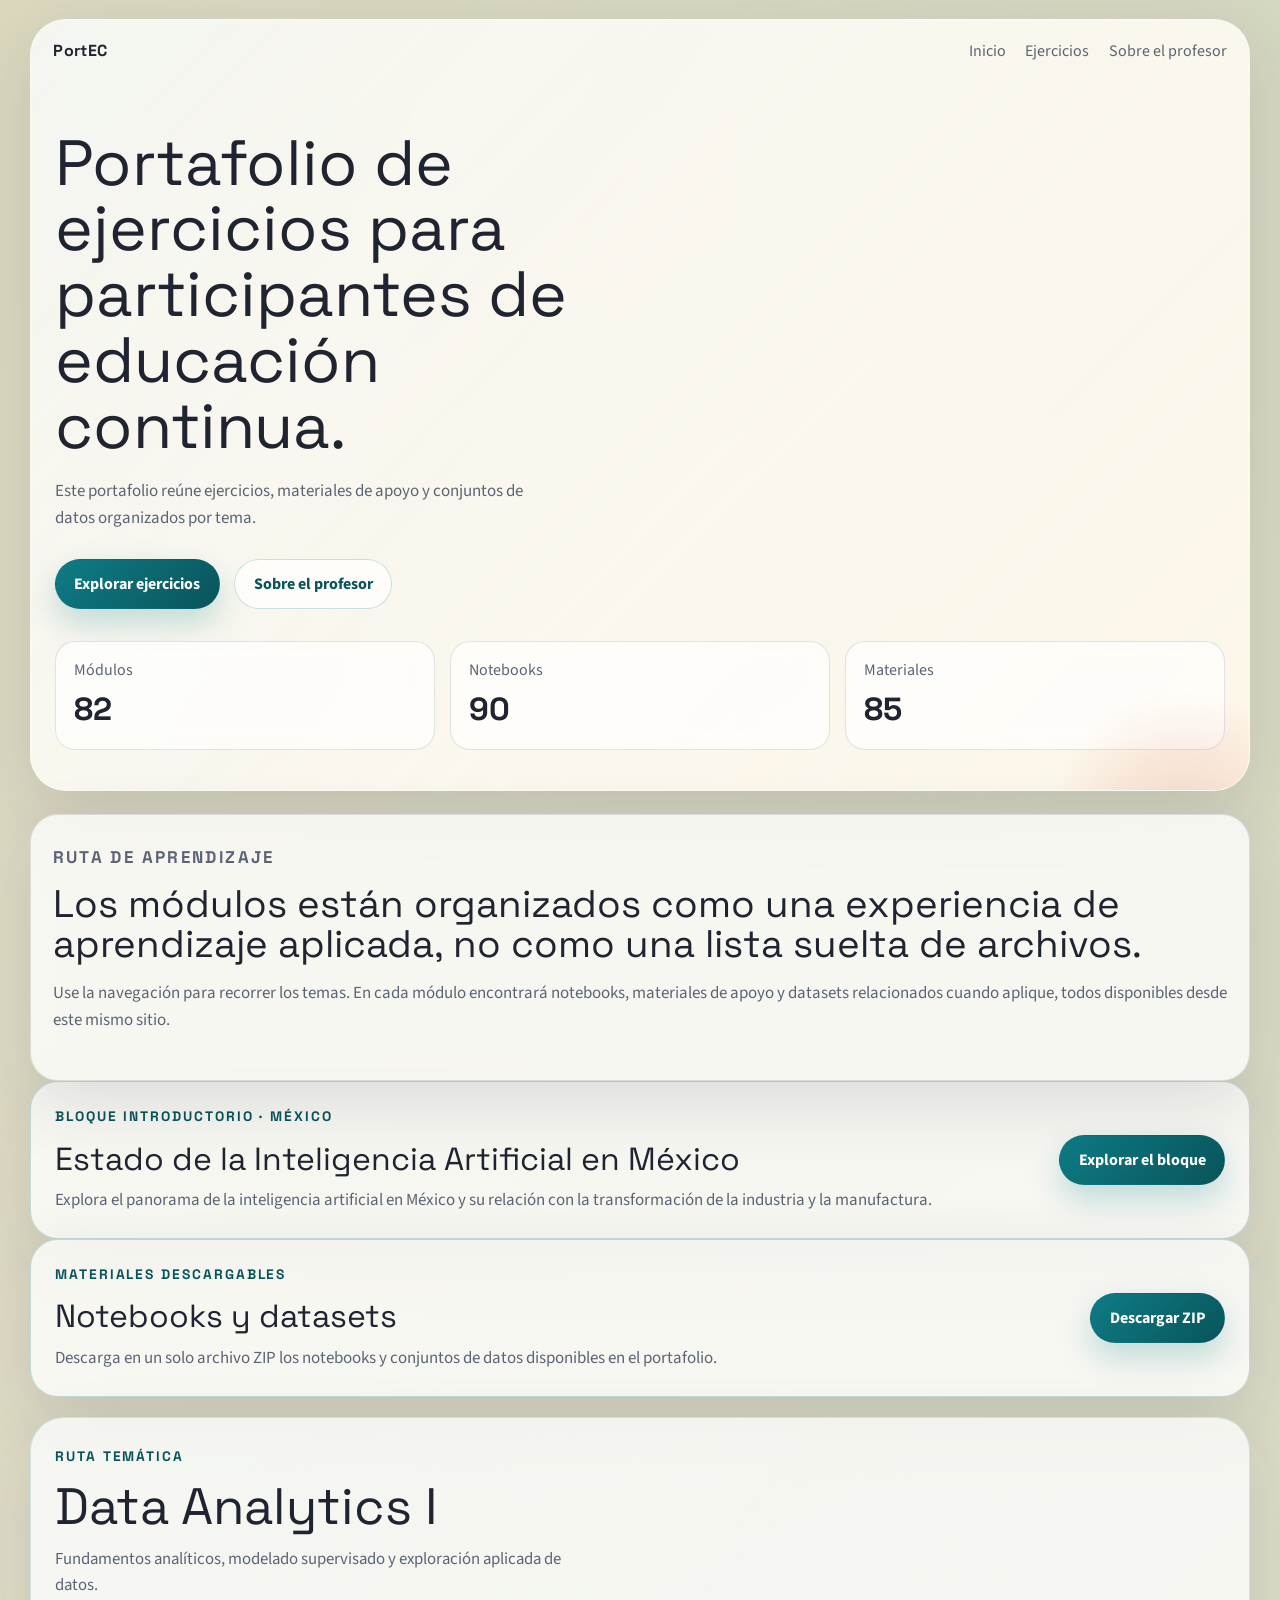
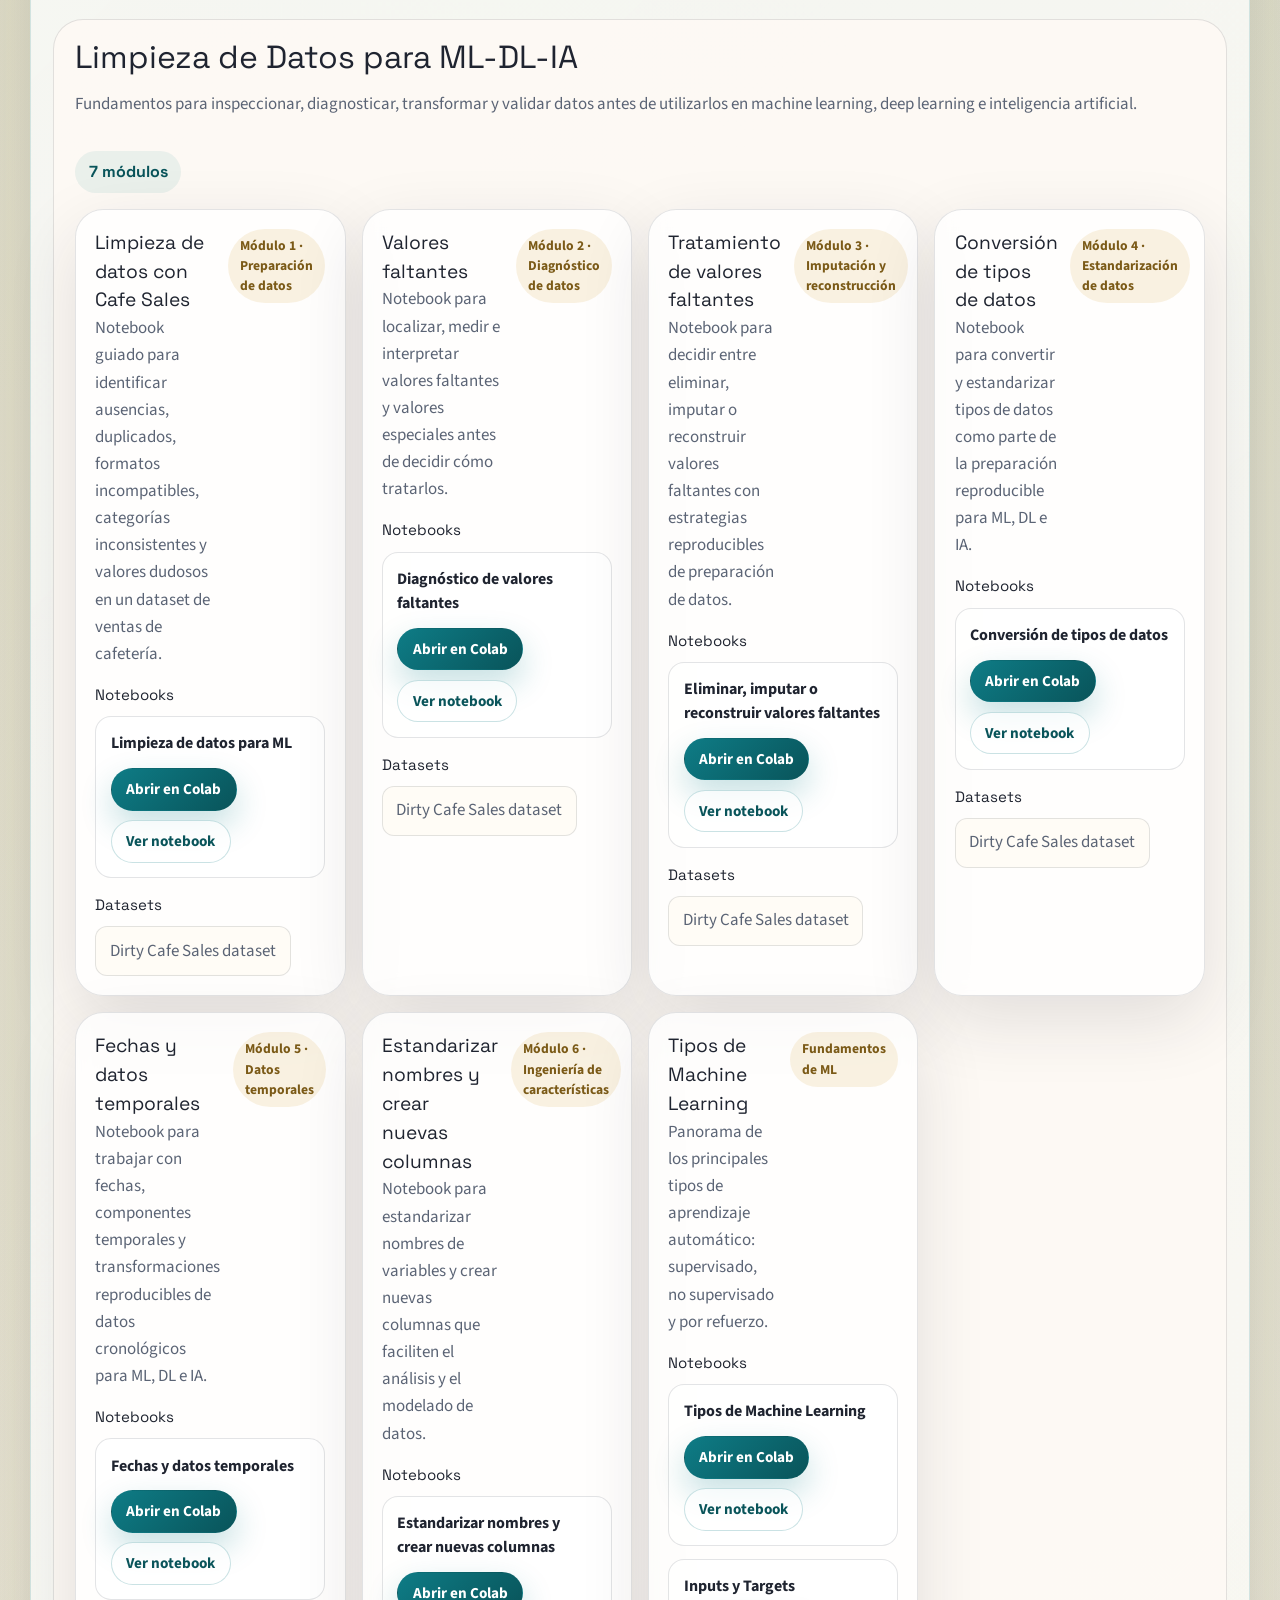
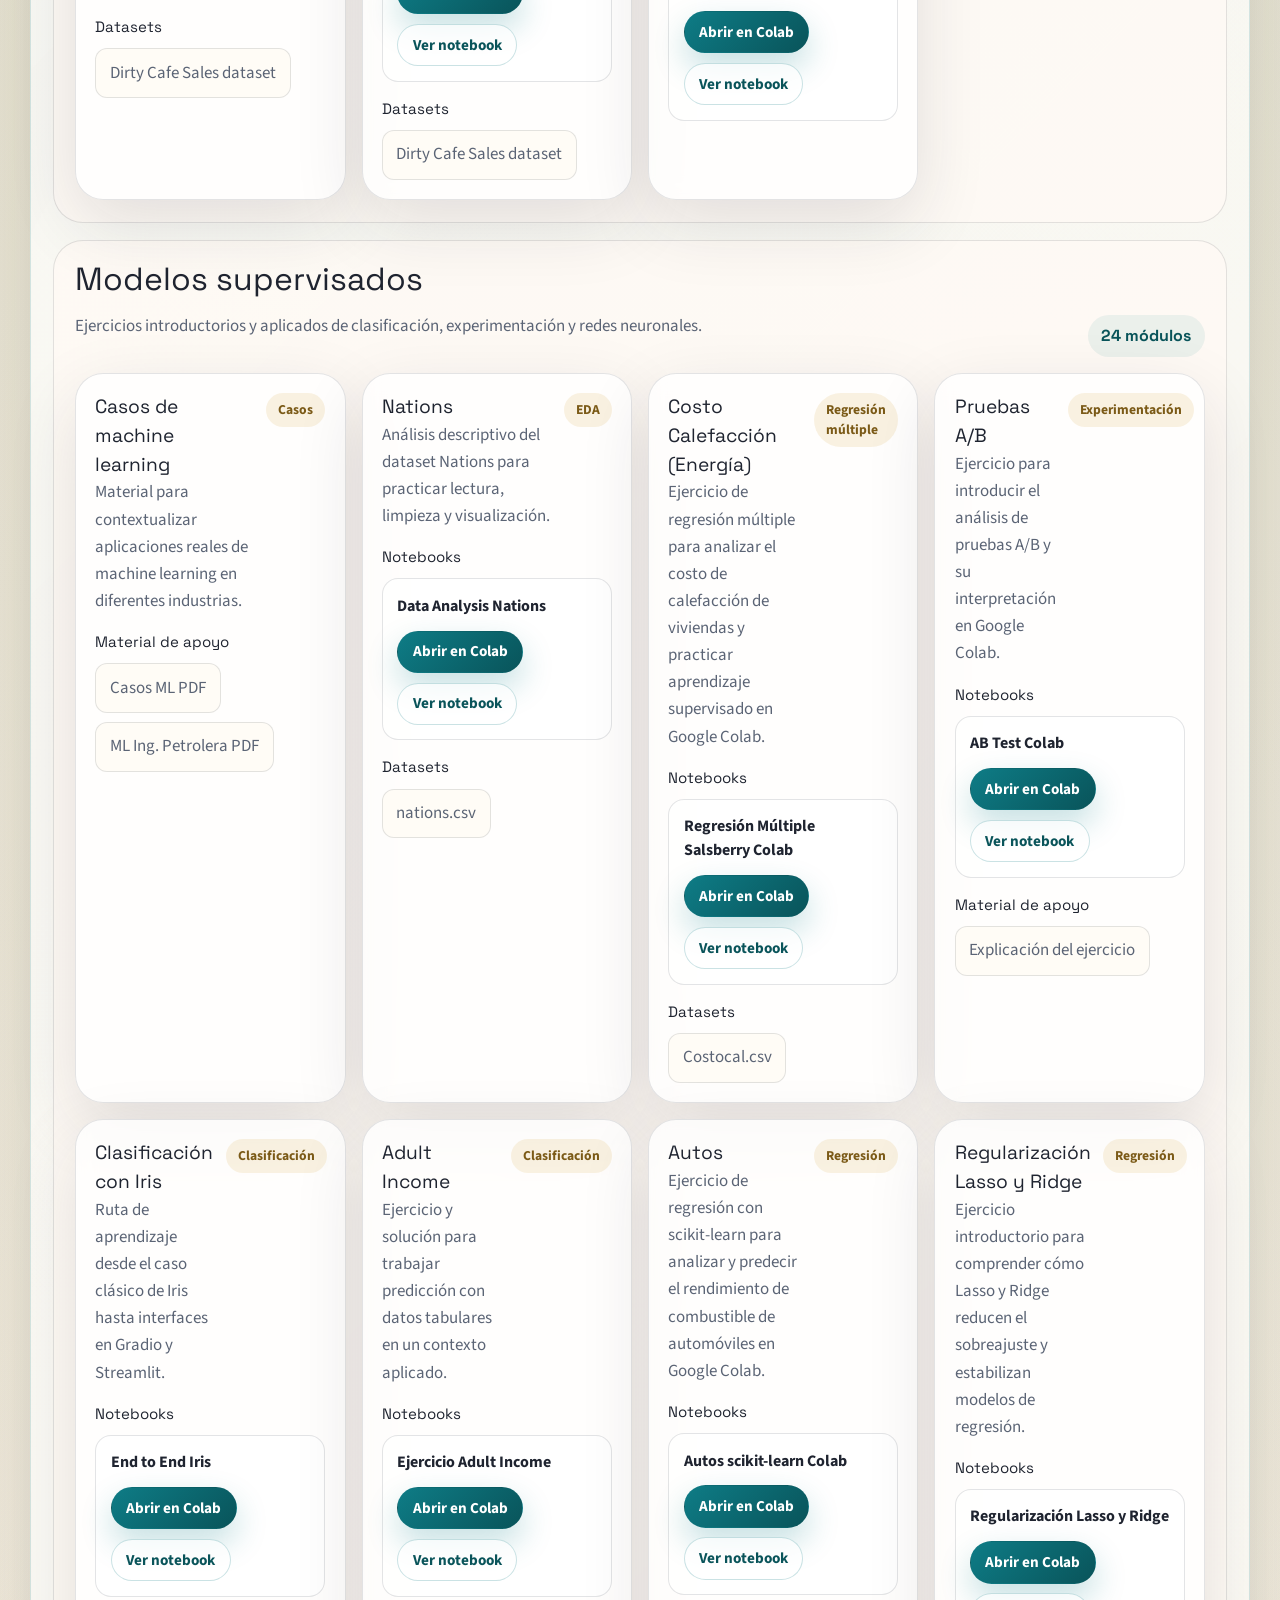
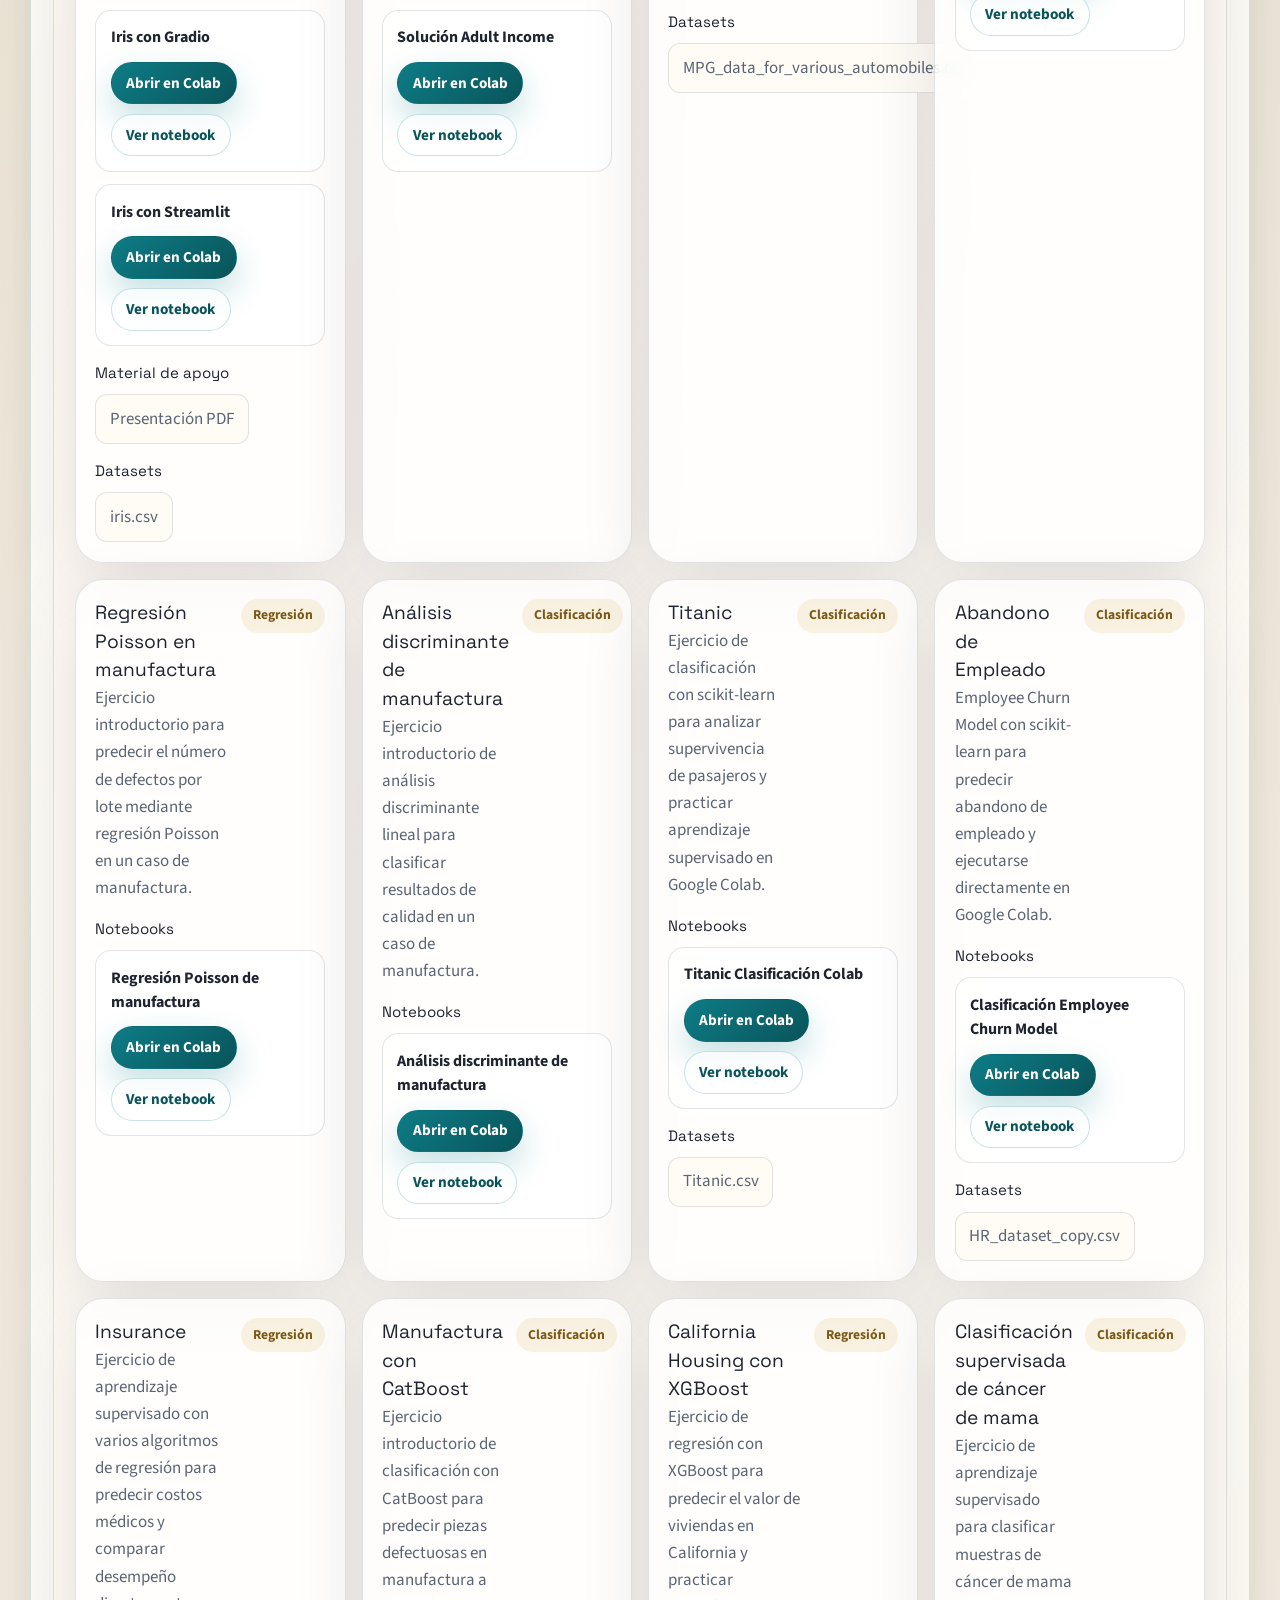
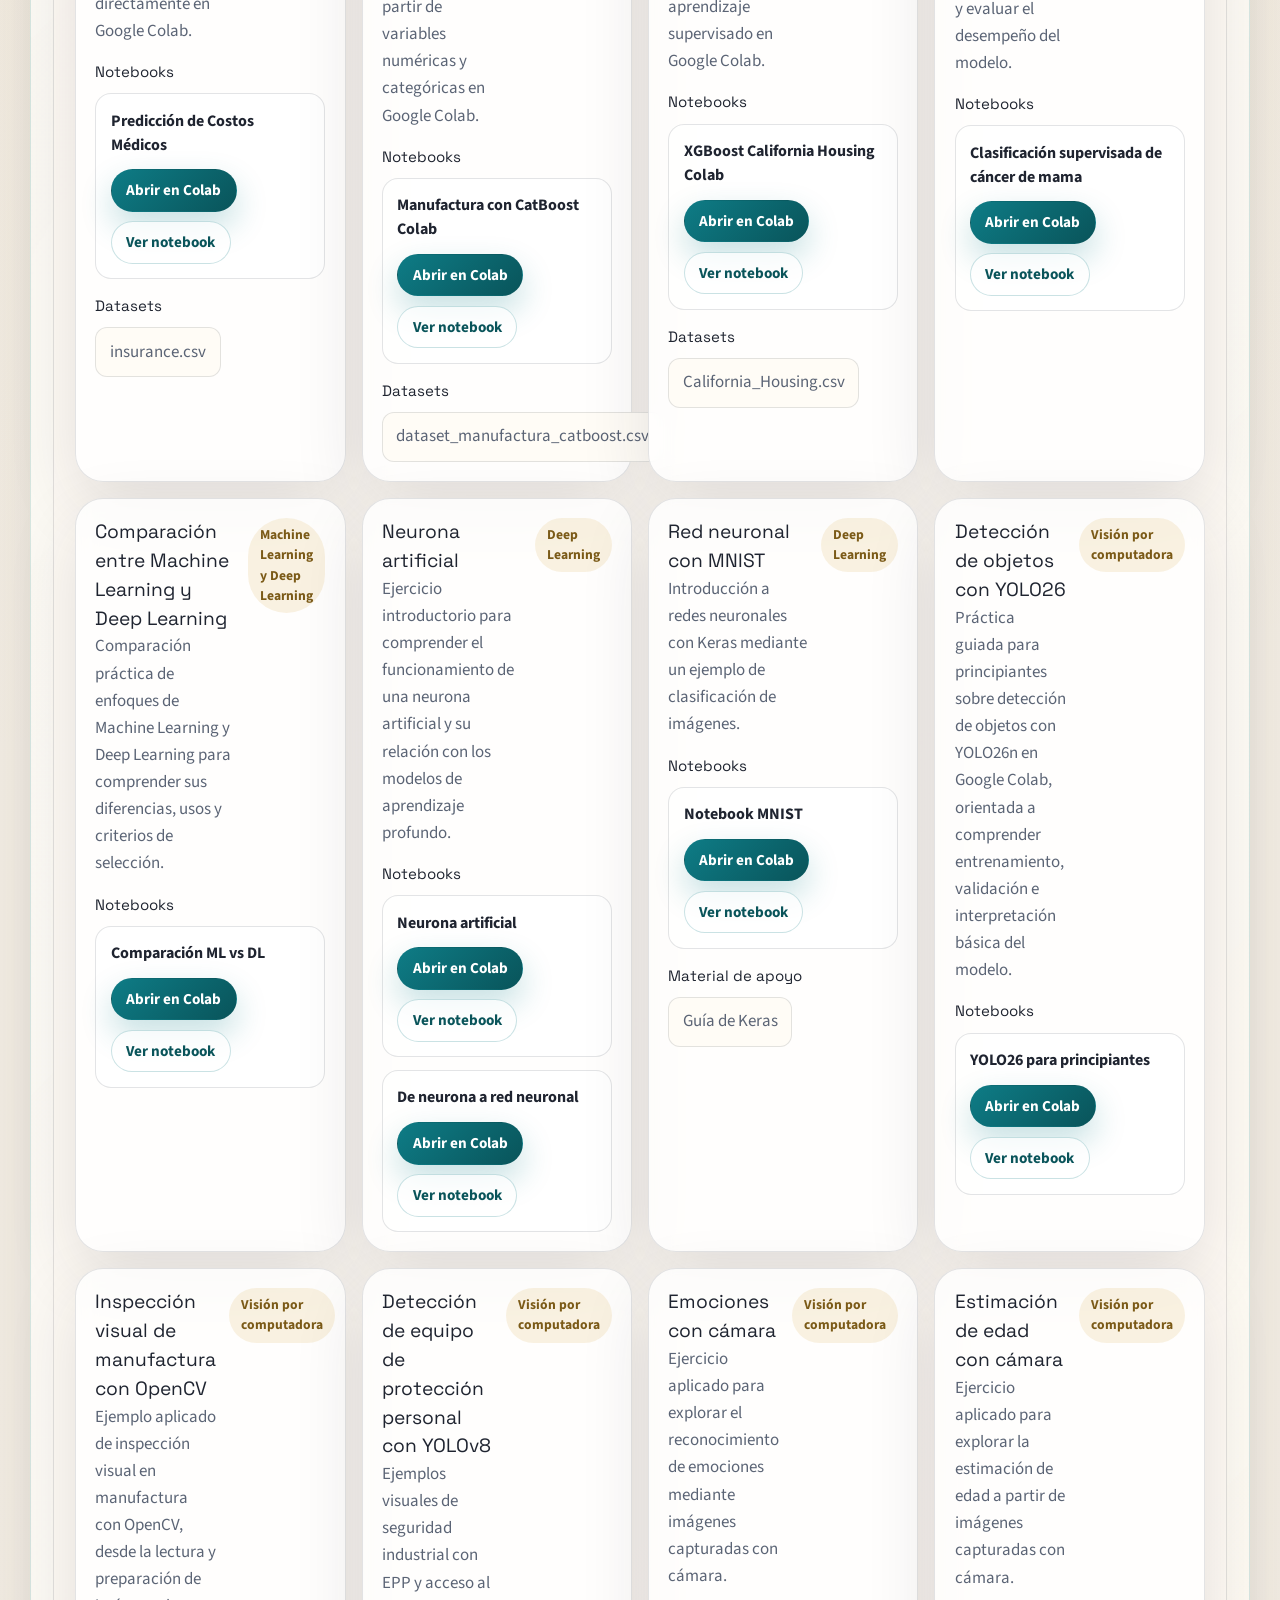
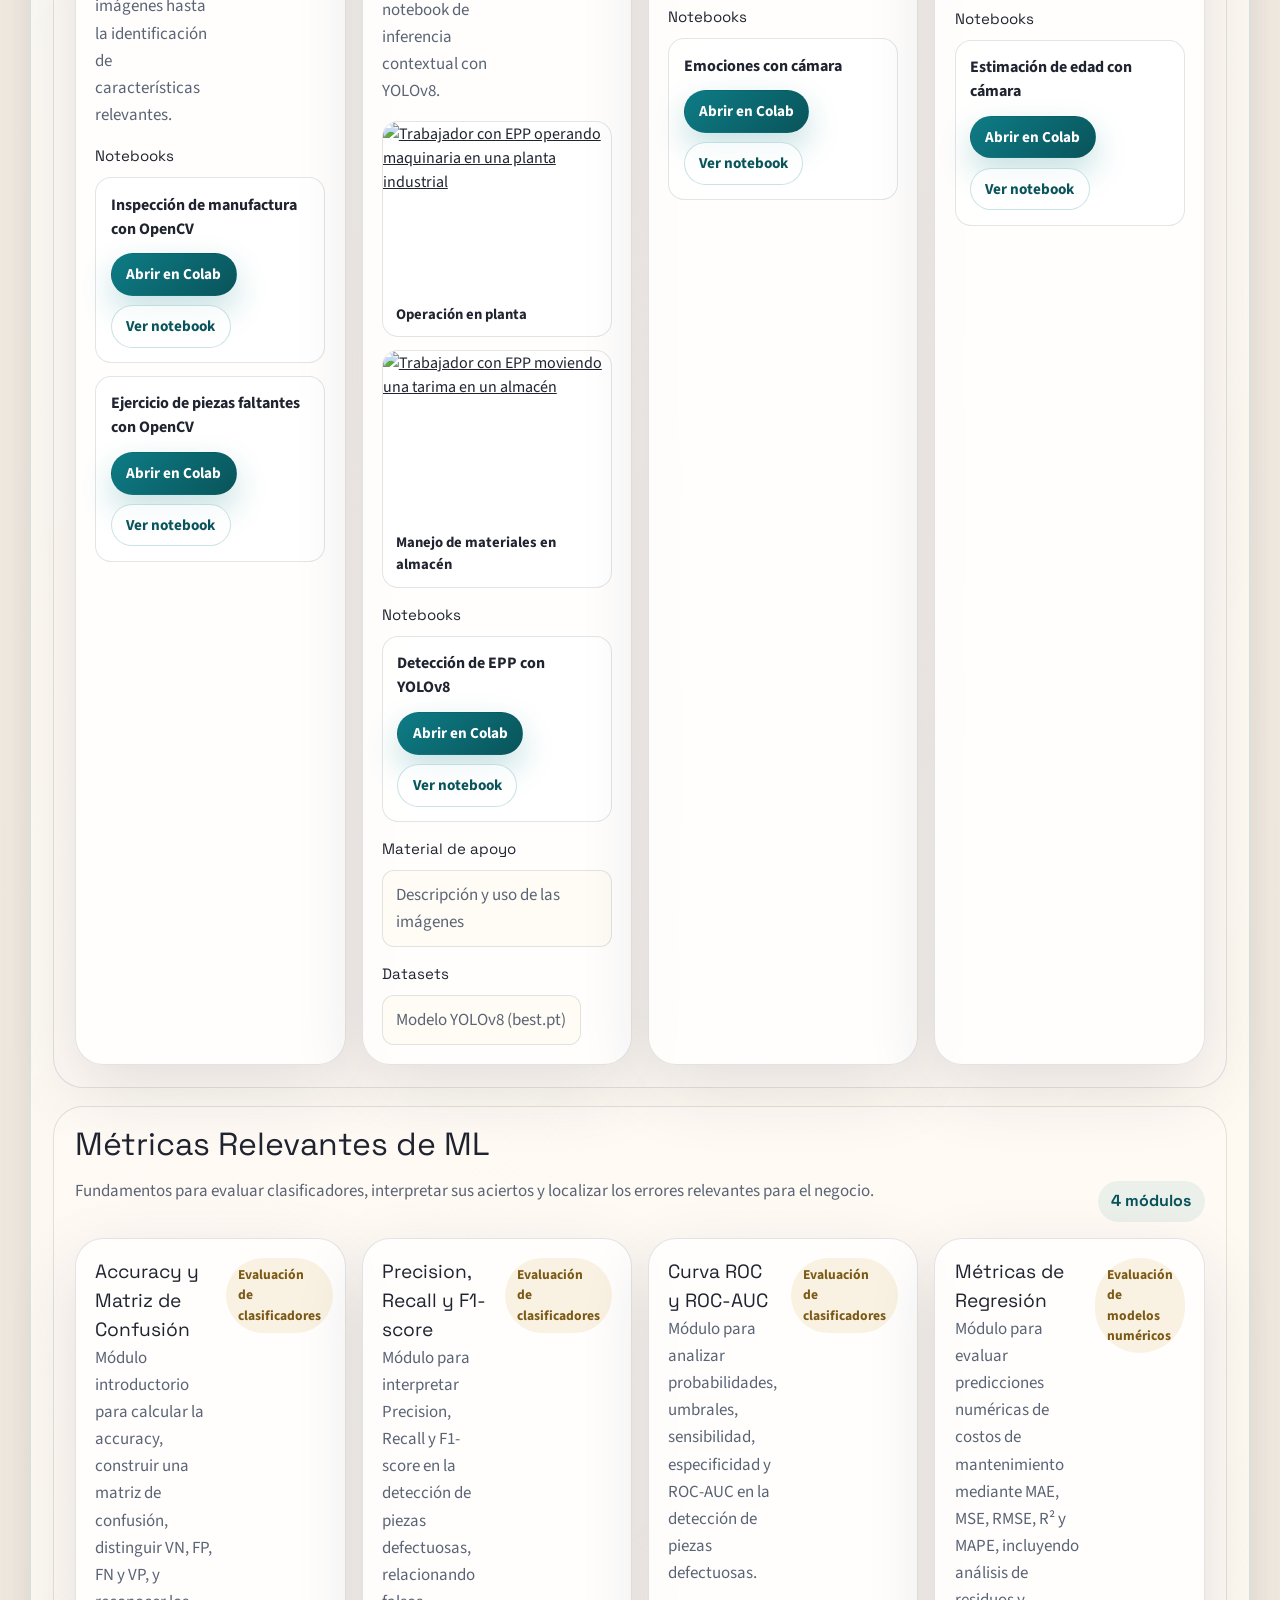
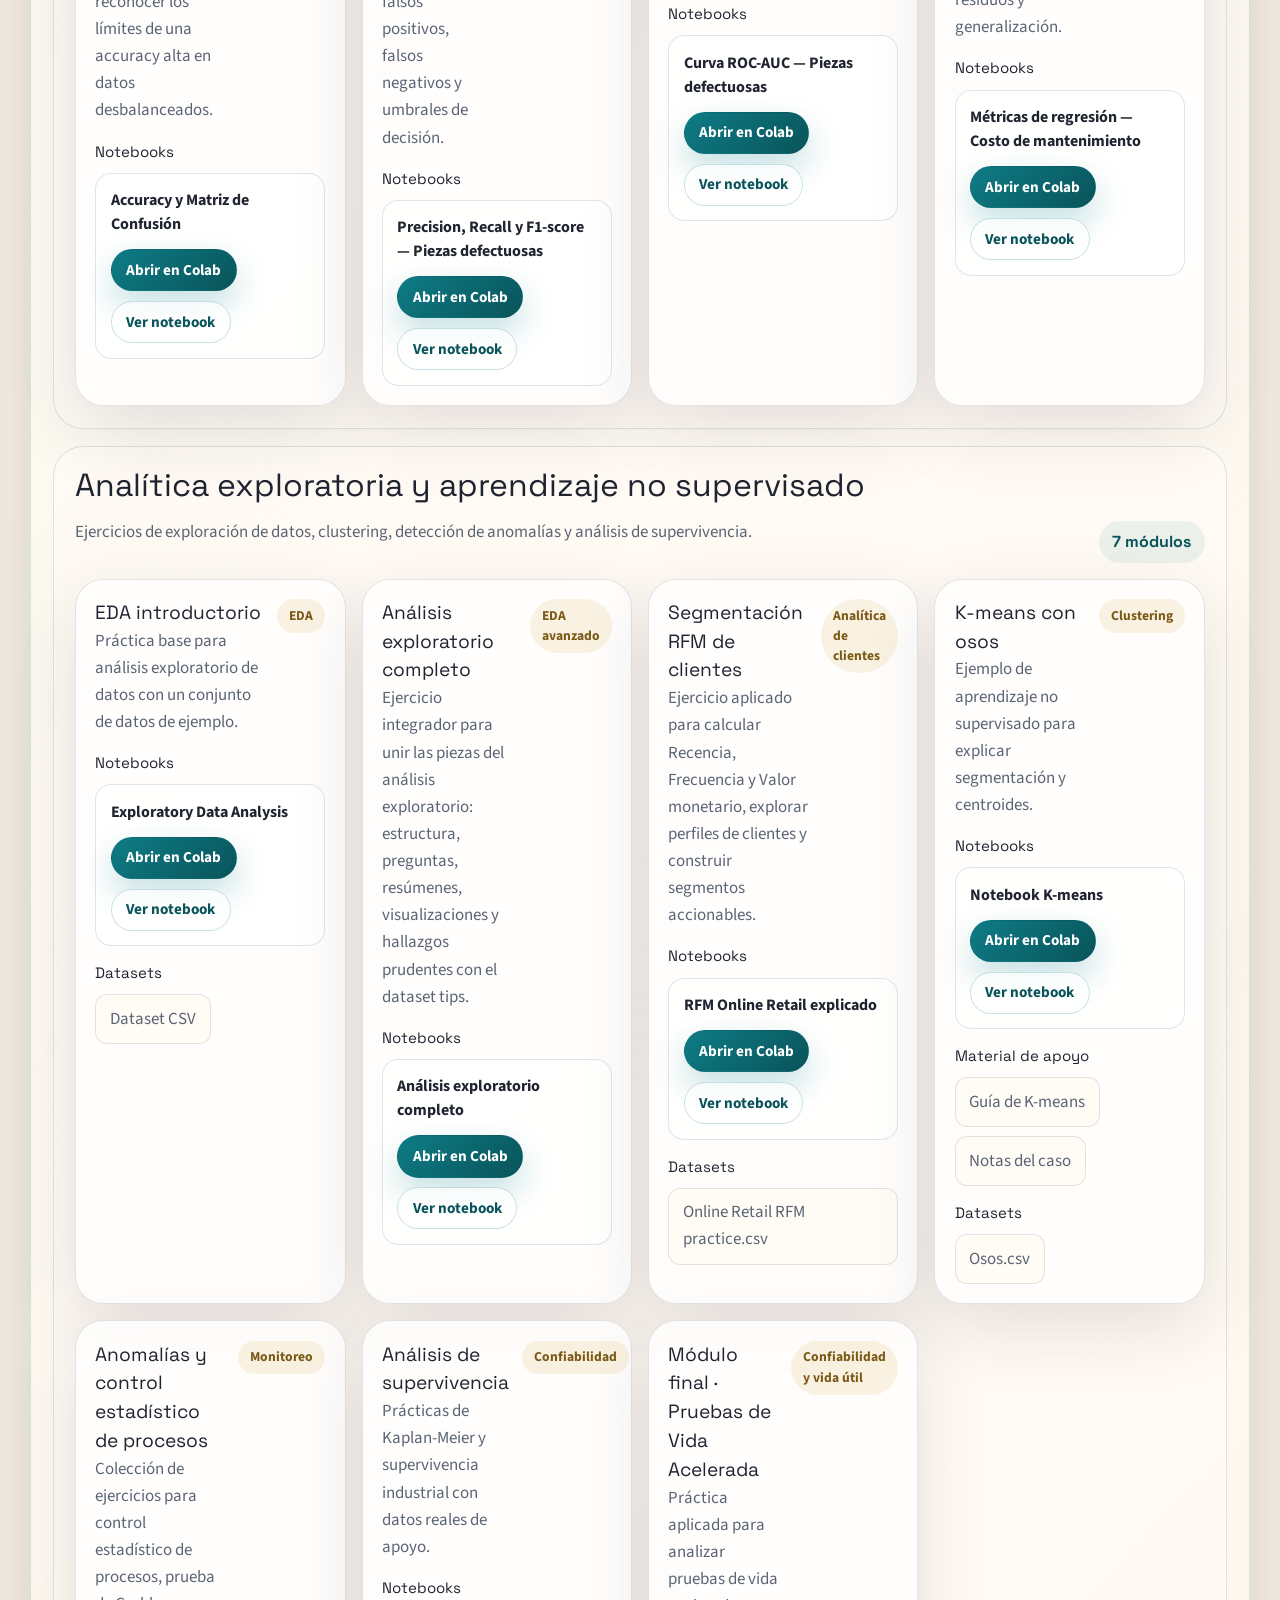
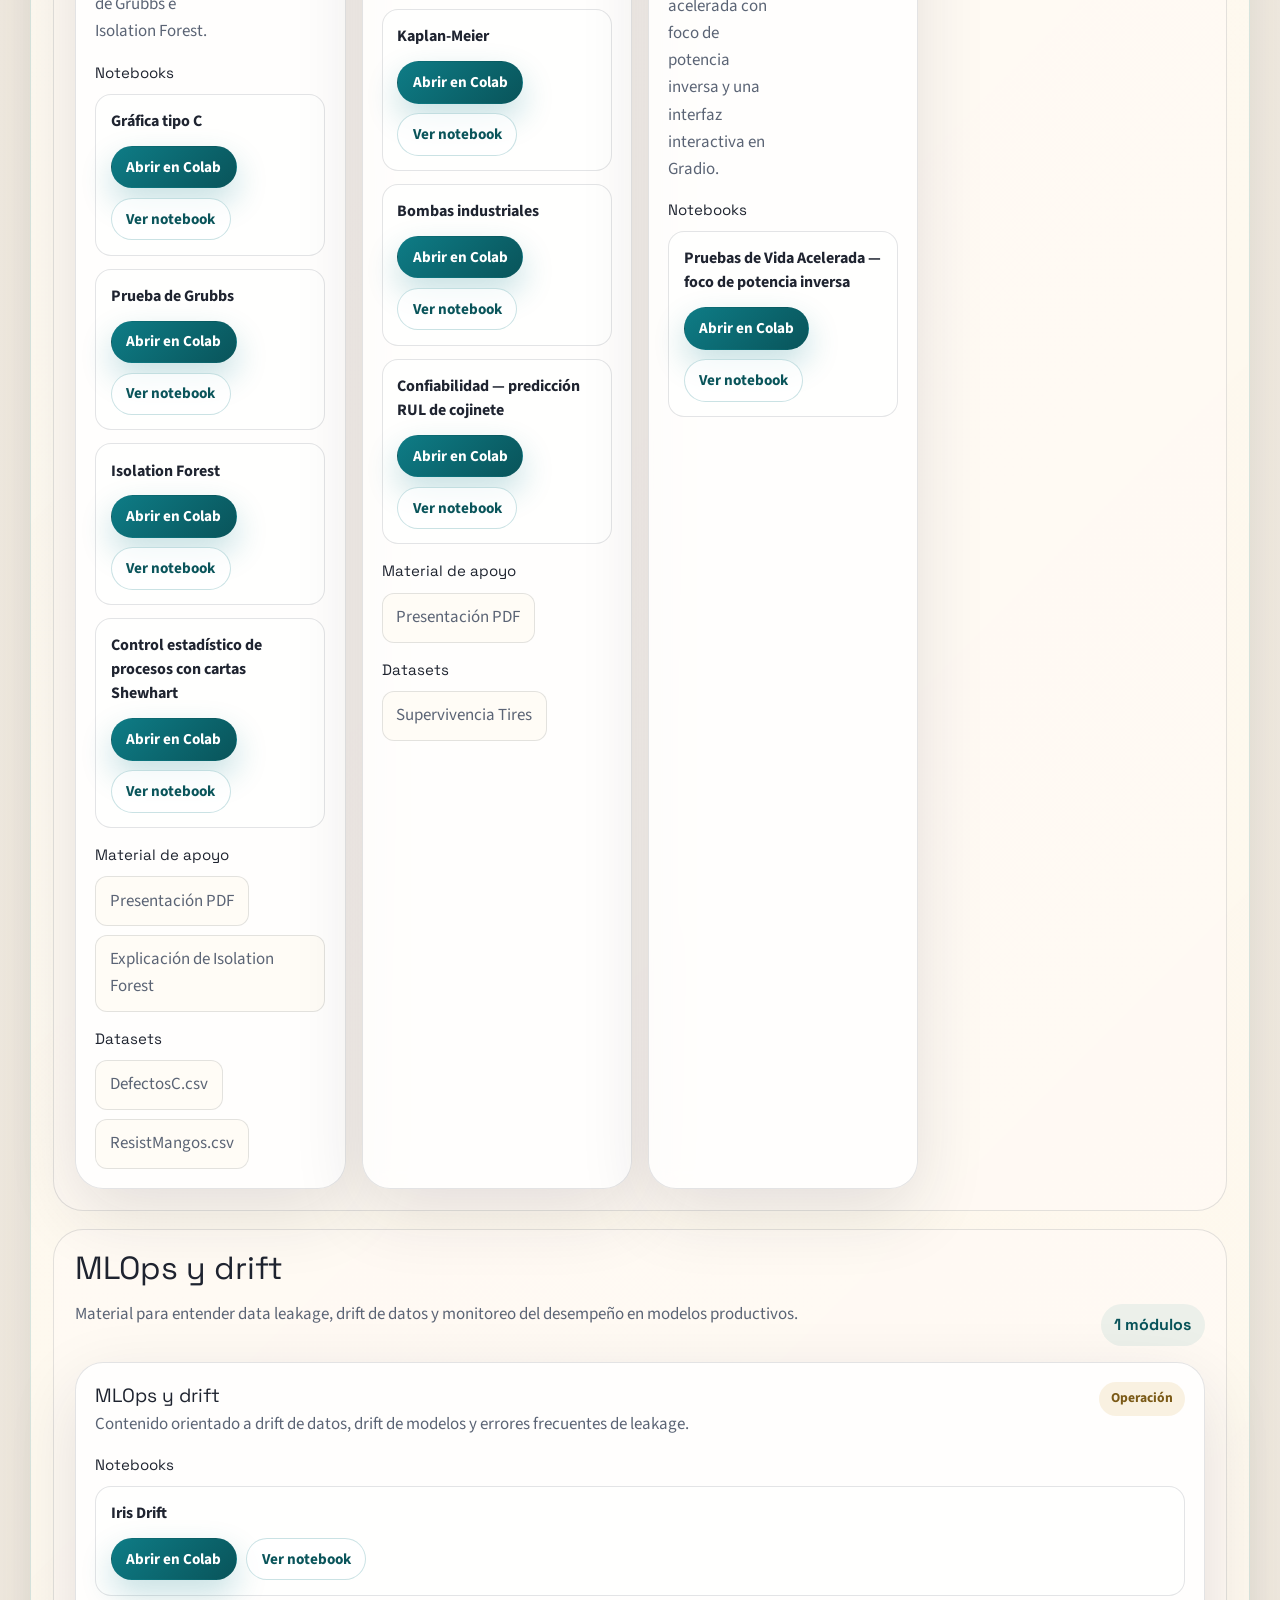
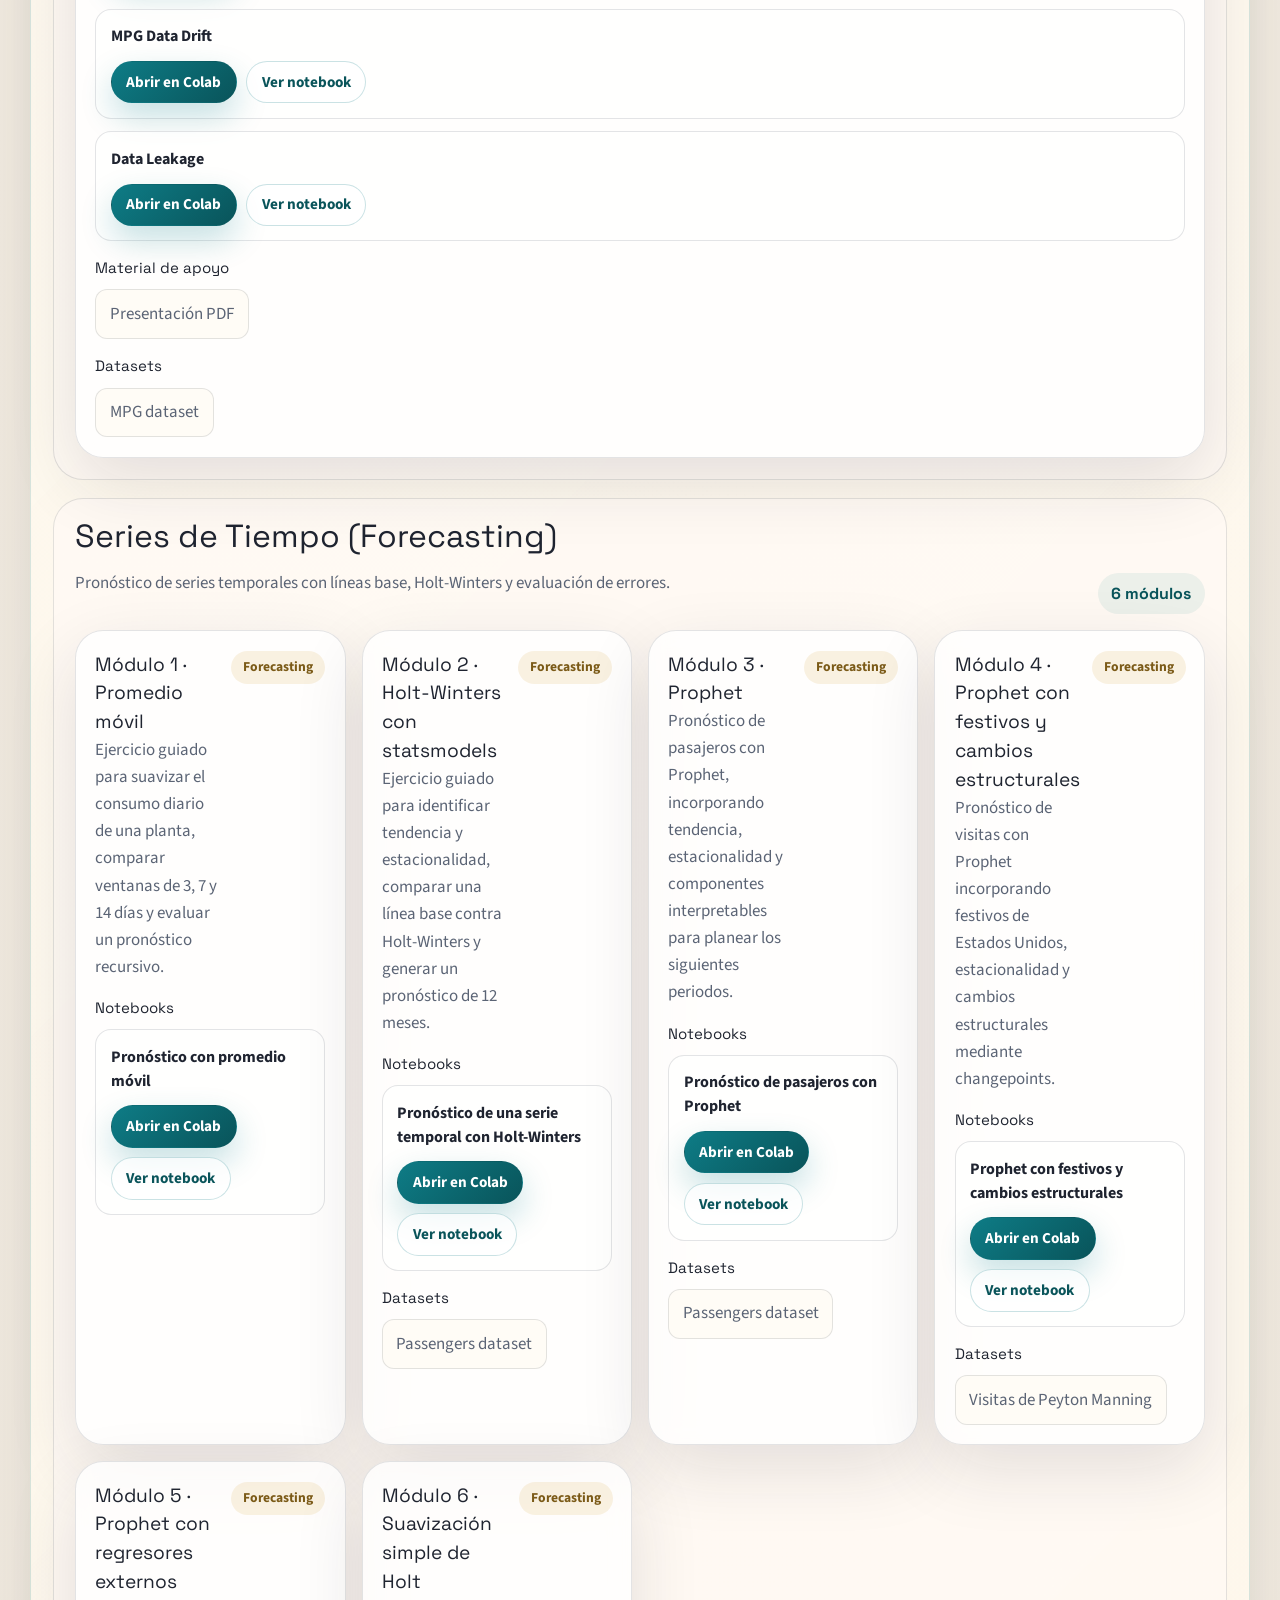
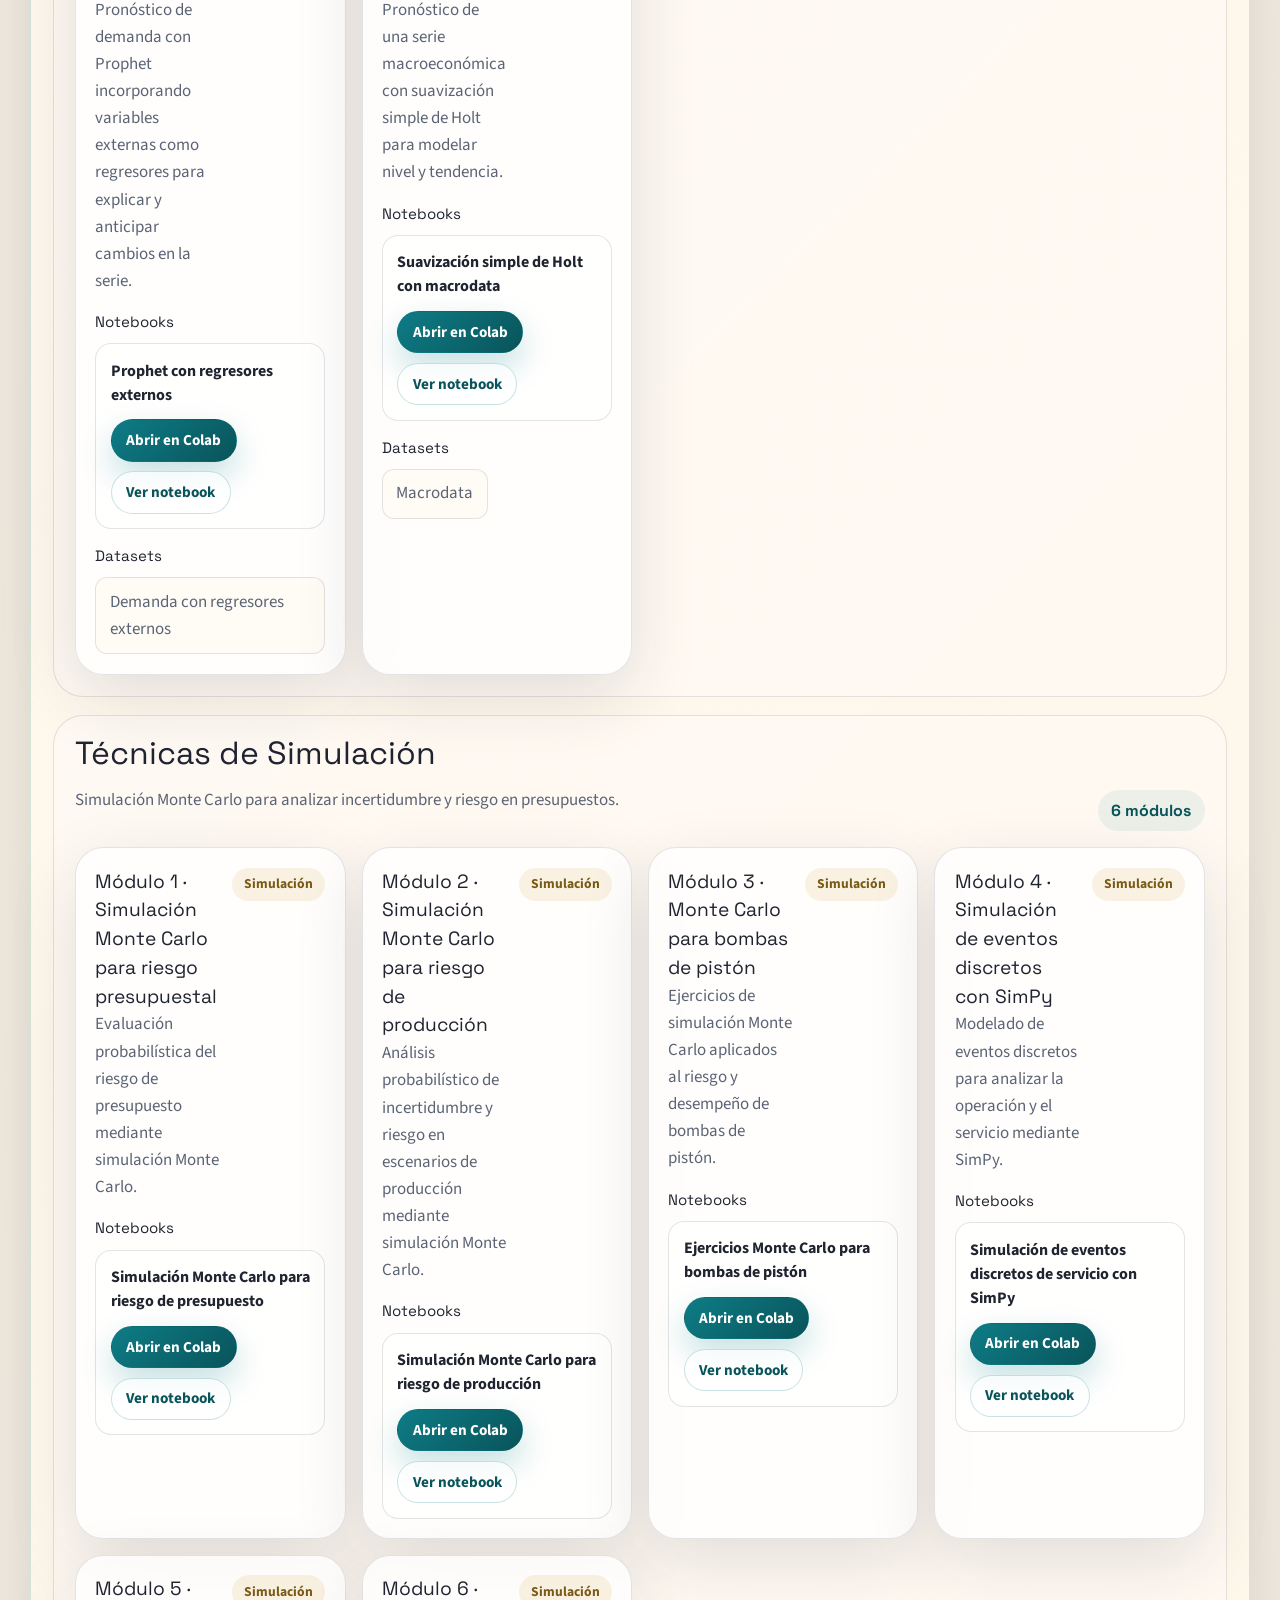
==== commit f21e2d51: "Agrega bloque introductorio de México y descarga PortEC" ====
--- a/index.html
+++ b/index.html
@@ -14,7 +14,7 @@
     href="https://fonts.googleapis.com/css2?family=Space+Grotesk:wght@400;500;700&family=Source+Sans+3:wght@400;600;700&display=swap"
     rel="stylesheet"
   >
-  <link rel="stylesheet" href="styles.css?v=20261027portec-replica3">
+  <link rel="stylesheet" href="styles.css?v=20261027portec-replica5">
 </head>
 <body data-github-user="JuanBaldemarG" data-github-repo="portafoliocolabJBGV">
   <div class="page-shell">
@@ -65,6 +65,22 @@
         </p>
       </section>
 
+      <section class="featured-dashboard-card" id="bloque-introductorio-mexico" aria-labelledby="mexico-ai-title">
+        <div>
+          <p class="section-kicker">Bloque introductorio · México</p>
+          <h3 id="mexico-ai-title">Estado de la Inteligencia Artificial en México</h3>
+          <p>Explora el panorama de la inteligencia artificial en México y su relación con la transformación de la industria y la manufactura.</p>
+        </div>
+        <a class="button button-primary" href="https://mexico-inteligente-manufactura.juanb.chatgpt.site/" target="_blank" rel="noreferrer">Explorar el bloque</a>
+      </section>
+      <section class="featured-dashboard-card" id="descarga-portec" aria-labelledby="descarga-portec-title">
+        <div>
+          <p class="section-kicker">Materiales descargables</p>
+          <h3 id="descarga-portec-title">Notebooks y datasets</h3>
+          <p>Descarga en un solo archivo ZIP los notebooks y conjuntos de datos disponibles en el portafolio.</p>
+        </div>
+        <a class="button button-primary" href="descargas/PortEC_notebooks_y_datasets.zip" download>Descargar ZIP</a>
+      </section>
       <div id="sections-root" class="sections-root"></div>
 
       <div id="sitios-destacados">
@@ -95,6 +111,6 @@
     </footer>
   </div>
 
-  <script src="assets/site.js?v=20261027portec-replica4"></script>
+  <script src="assets/site.js?v=20261027portec-replica5"></script>
 </body>
 </html>
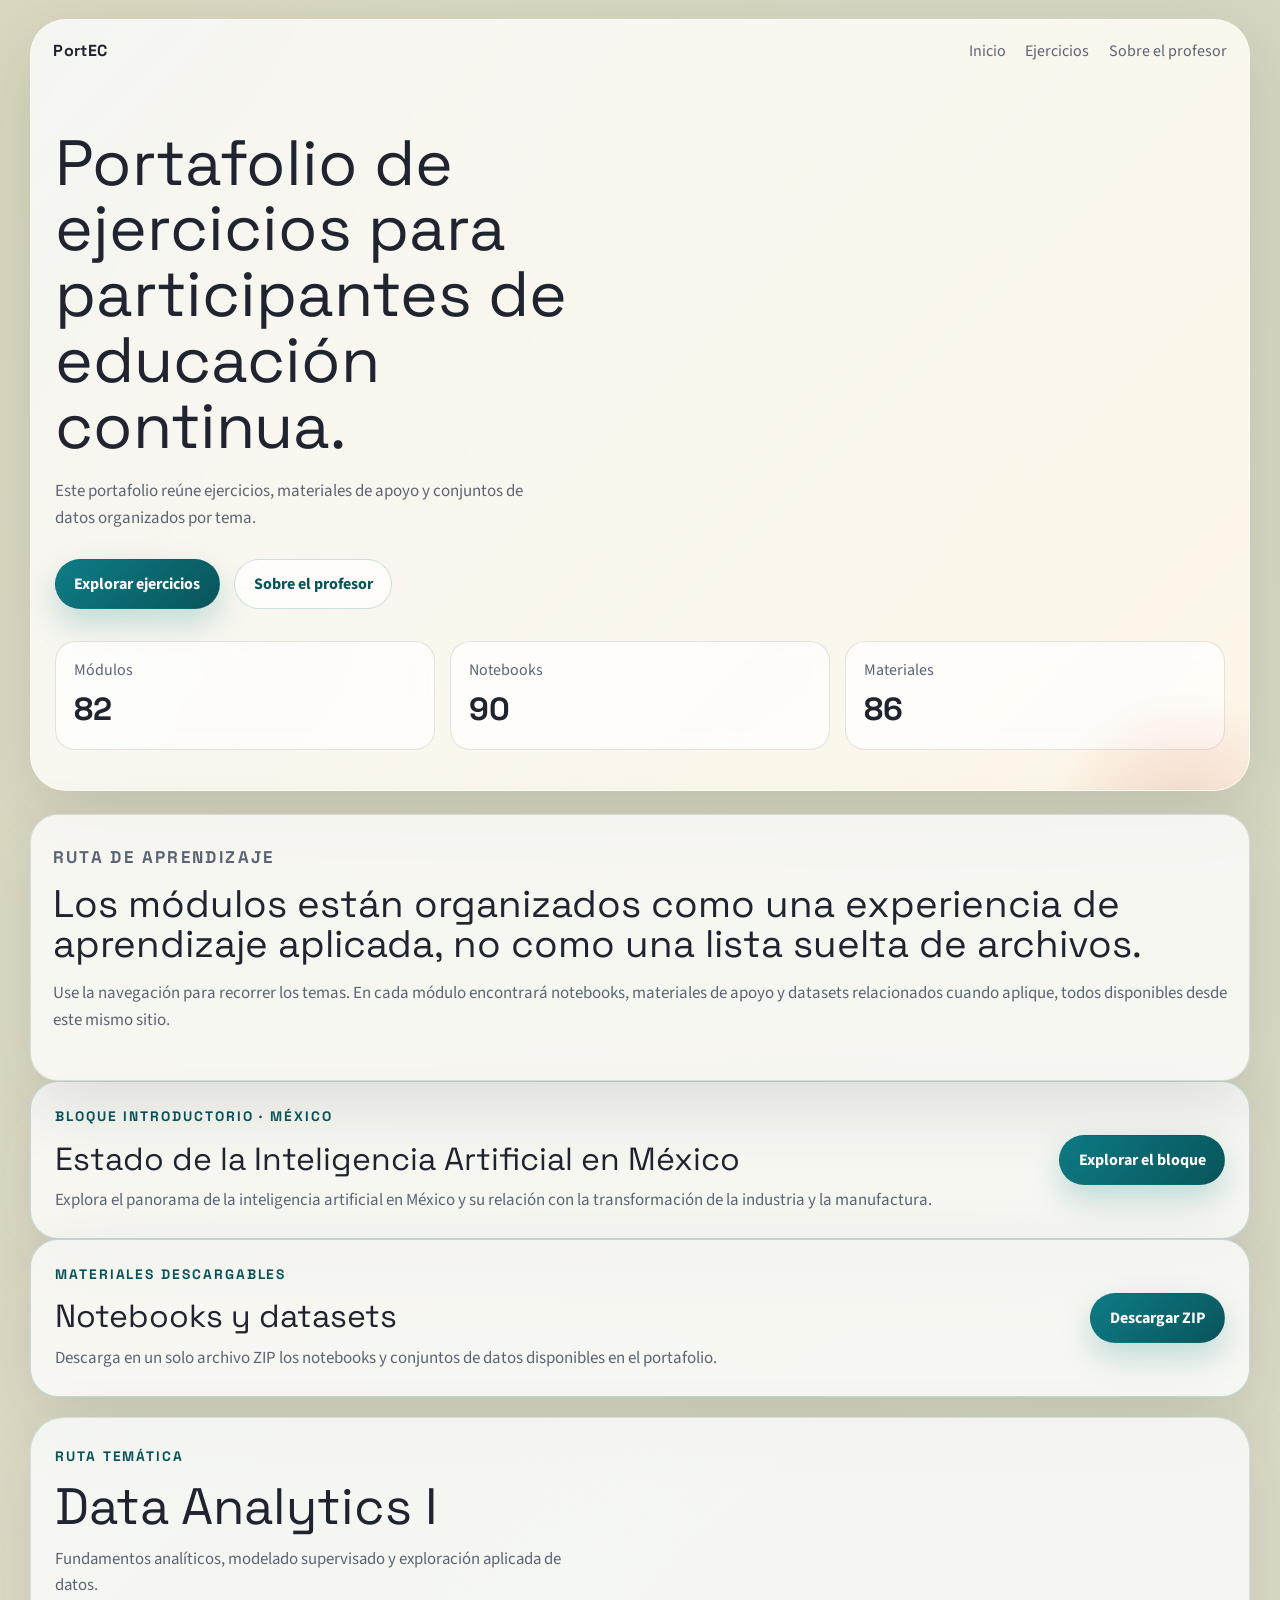
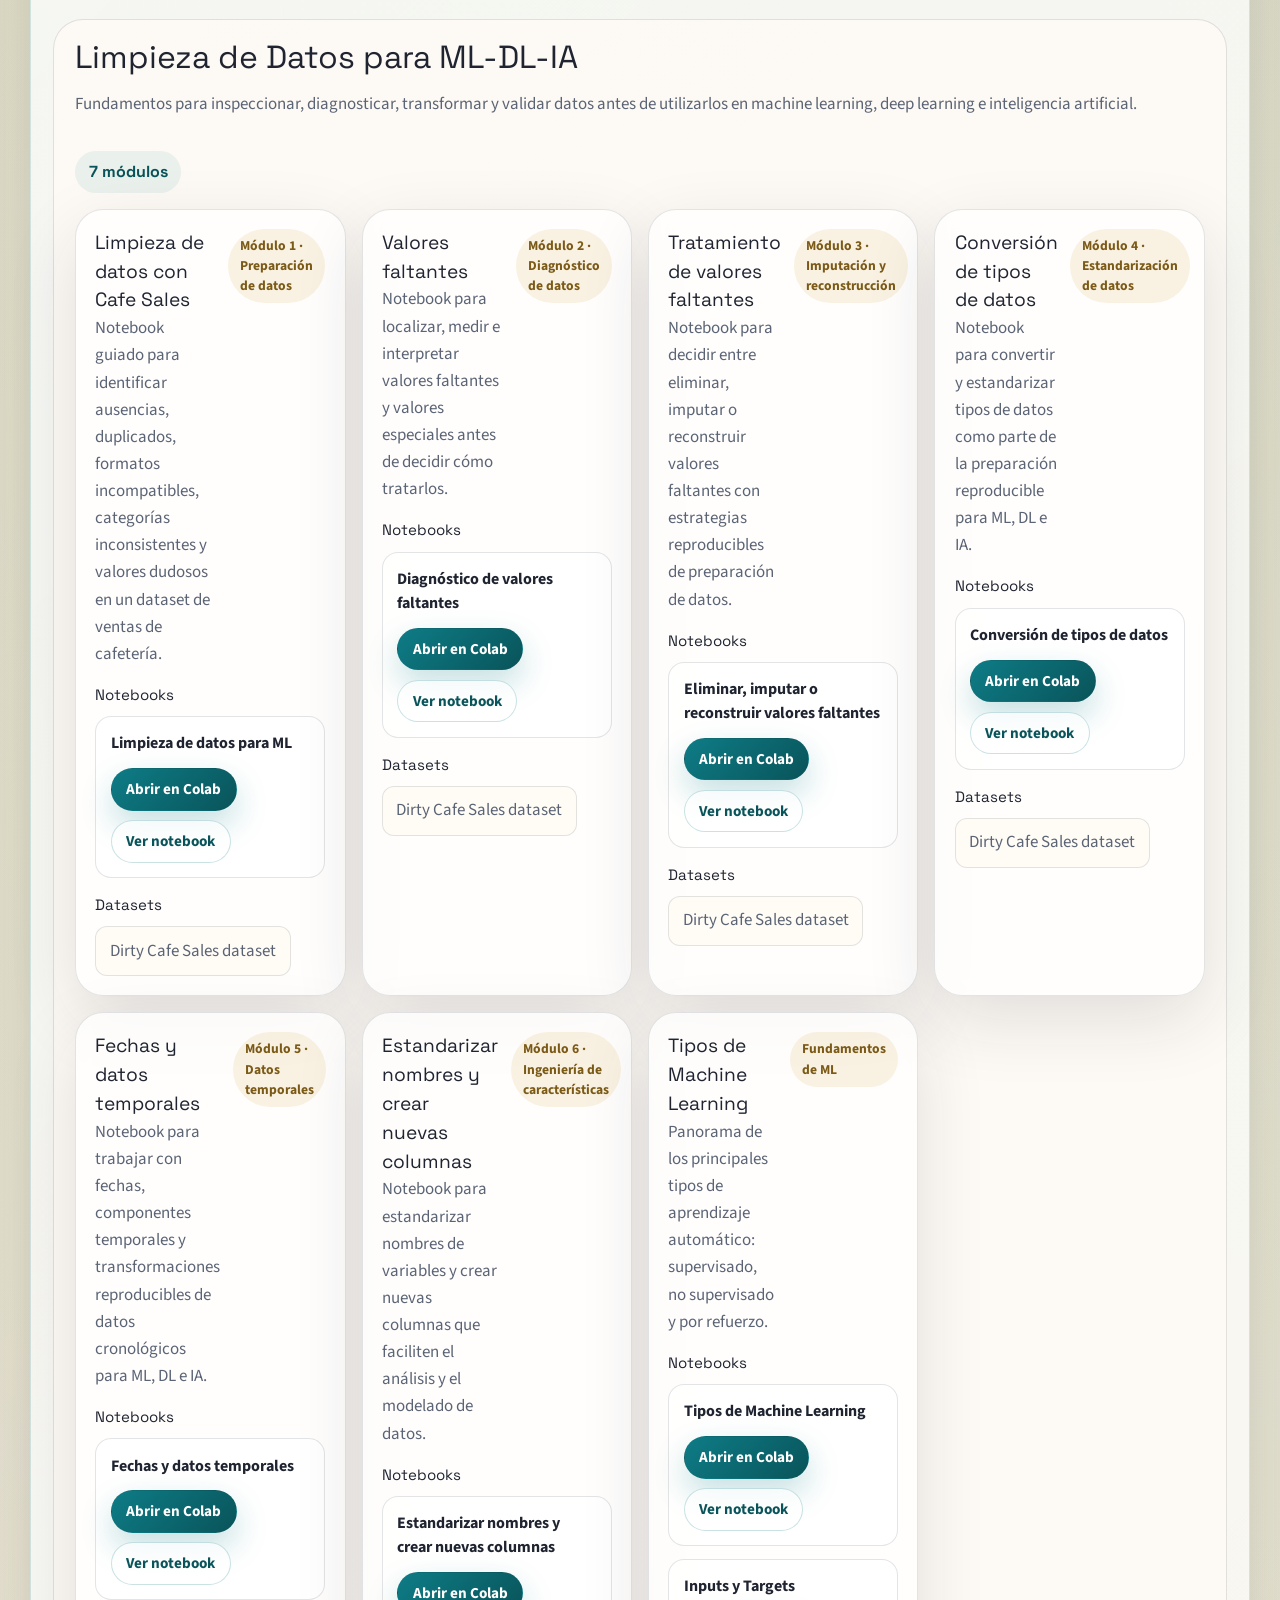
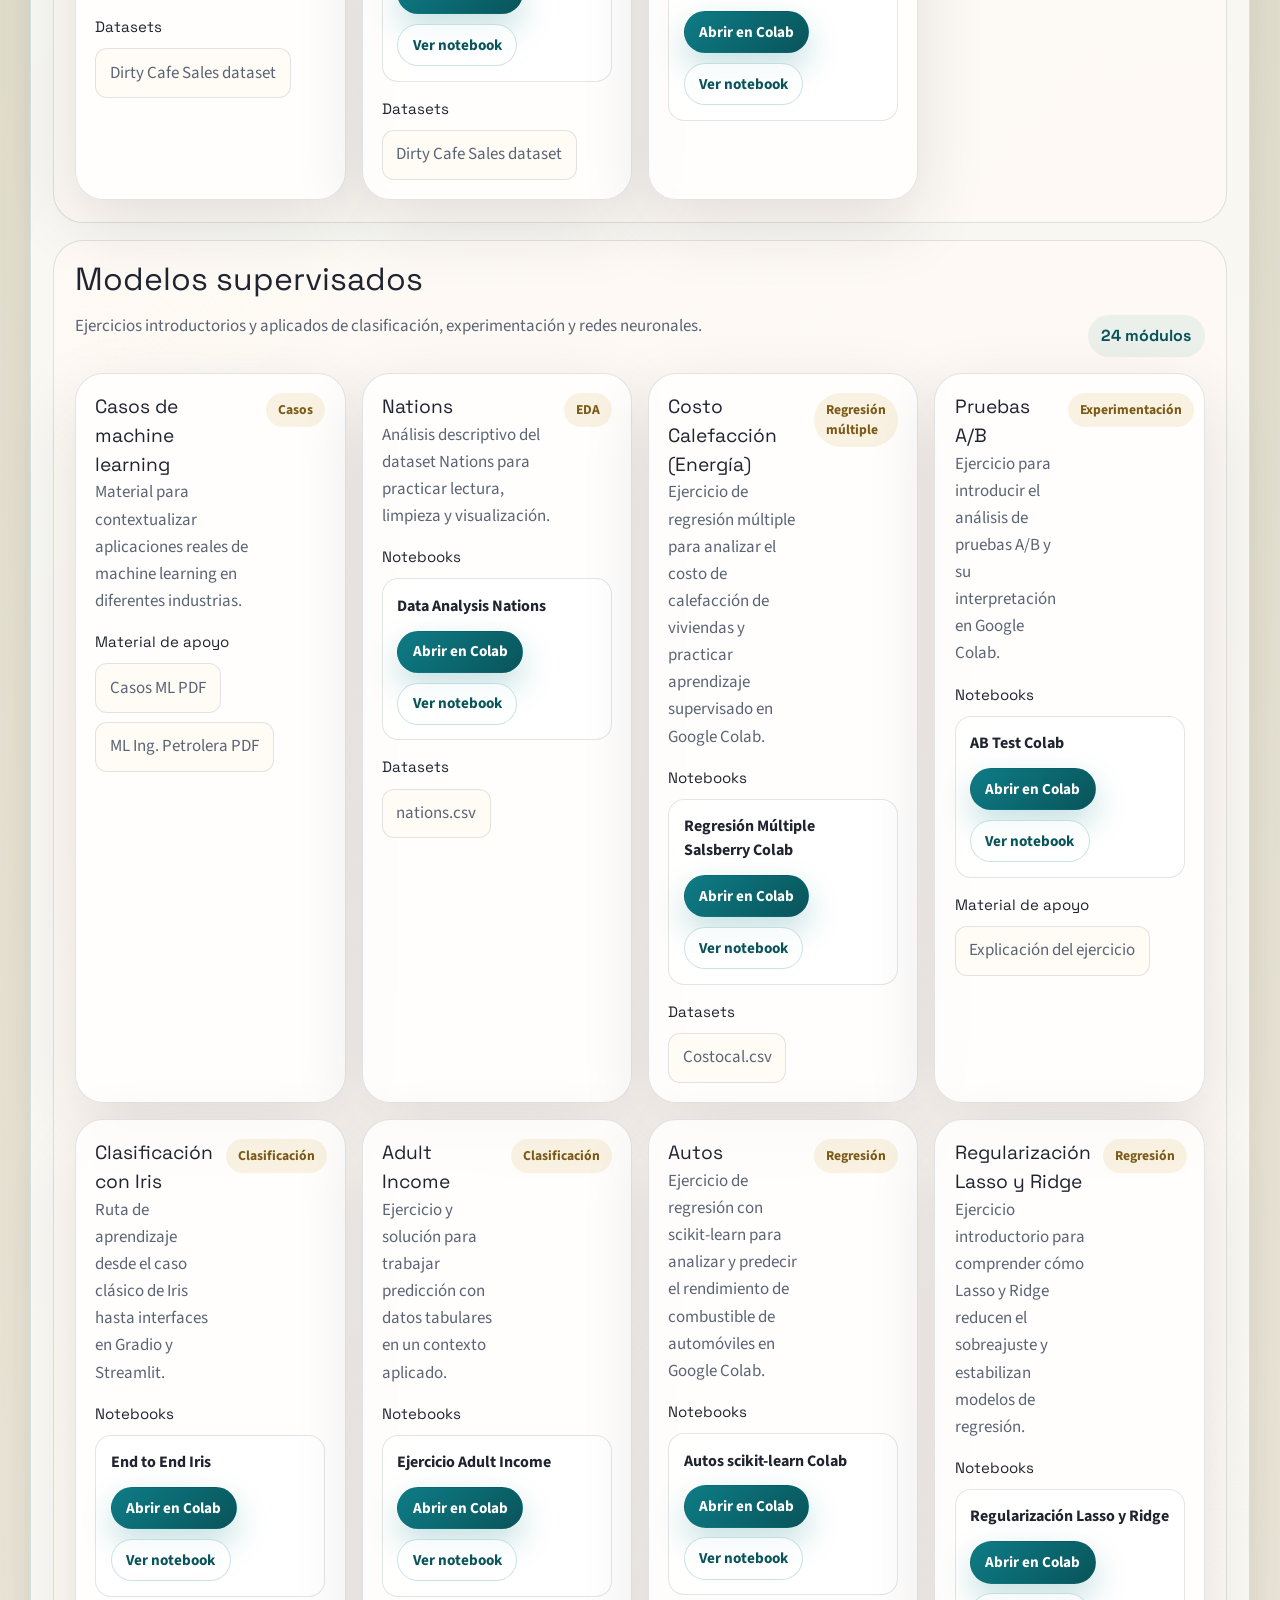
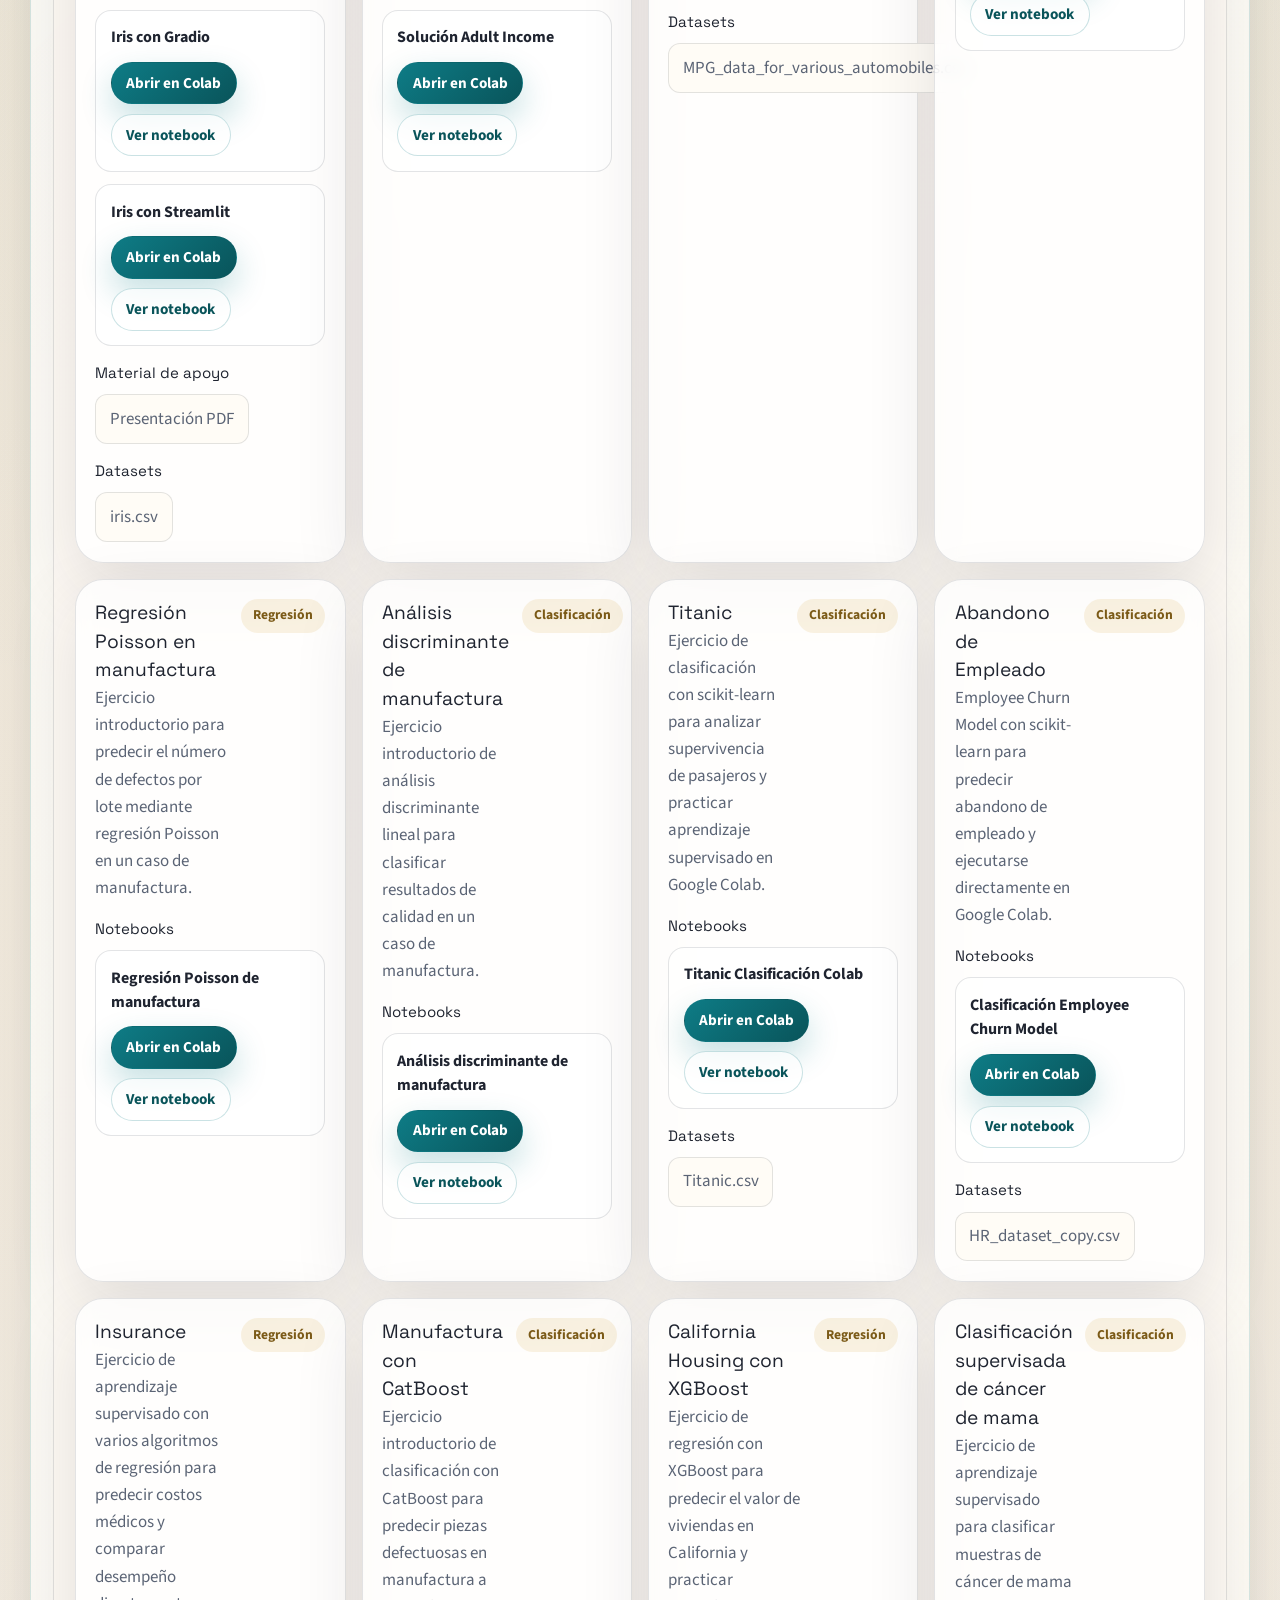
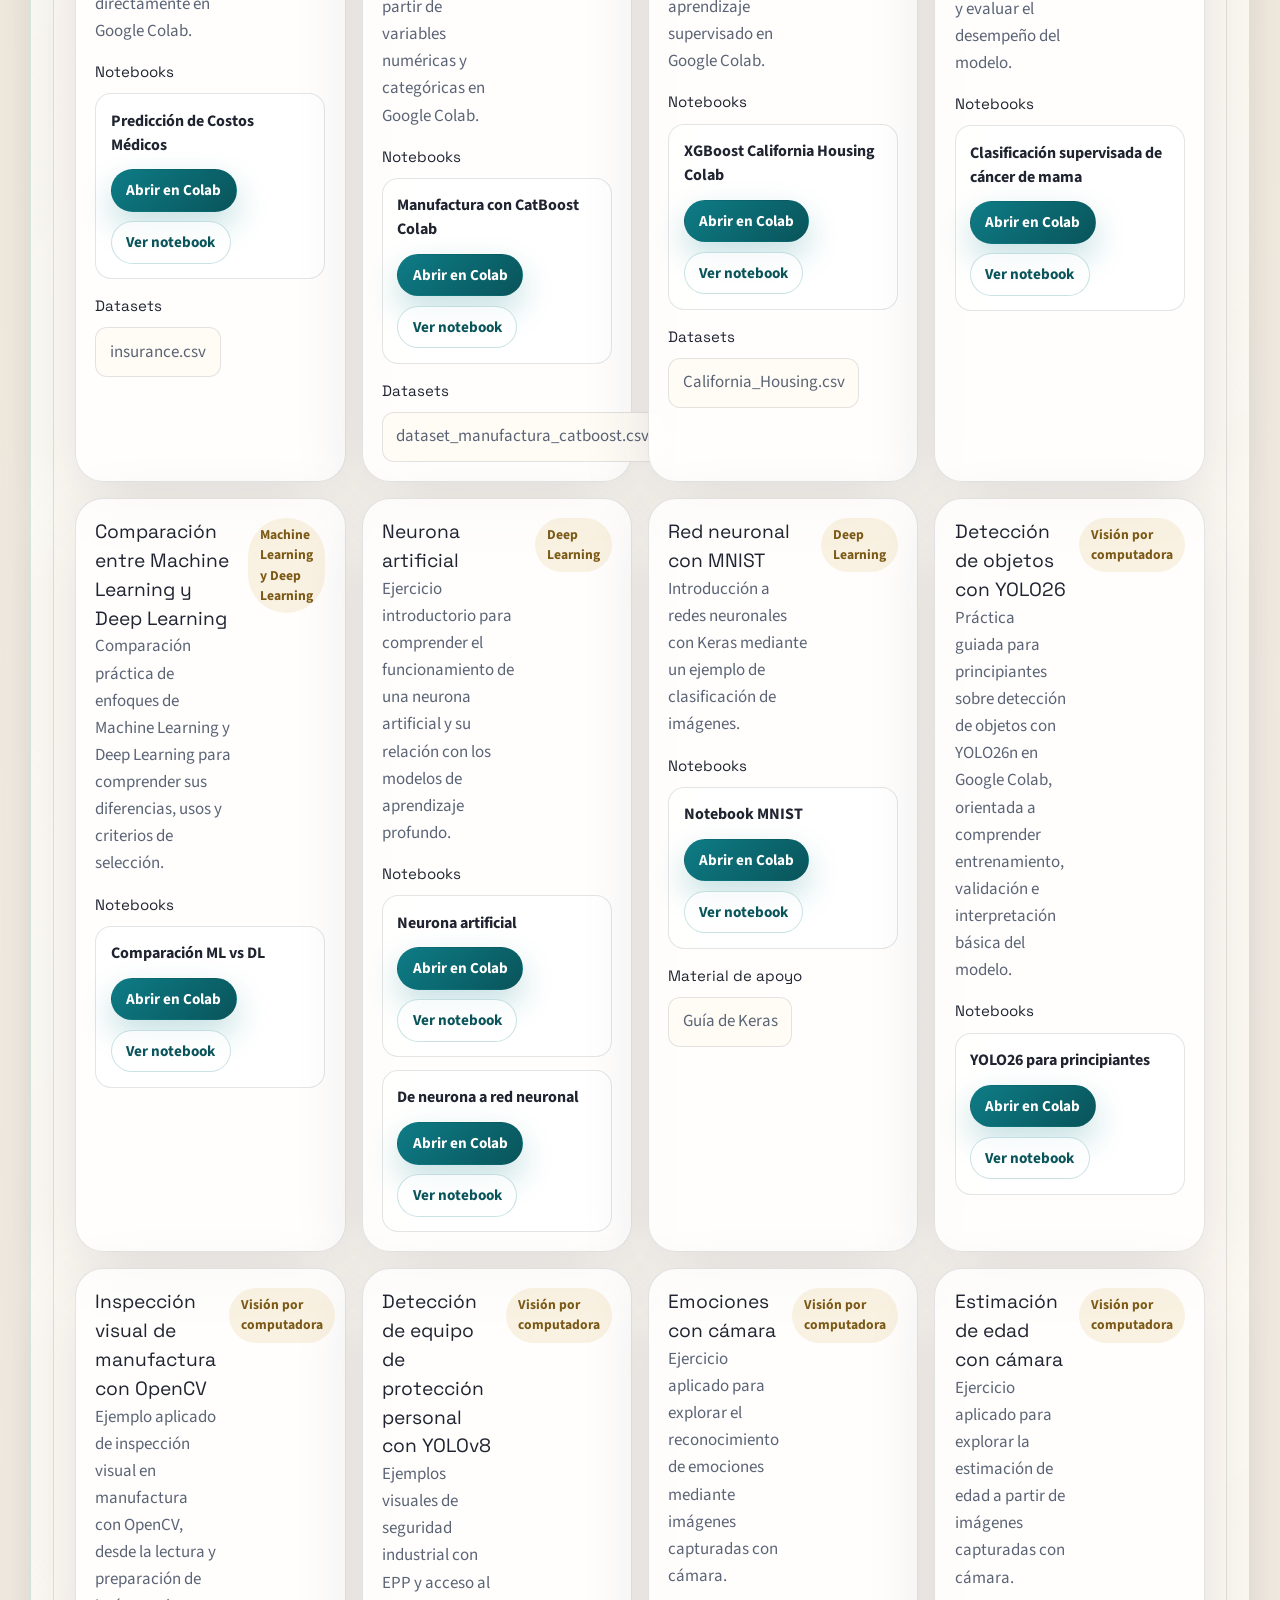
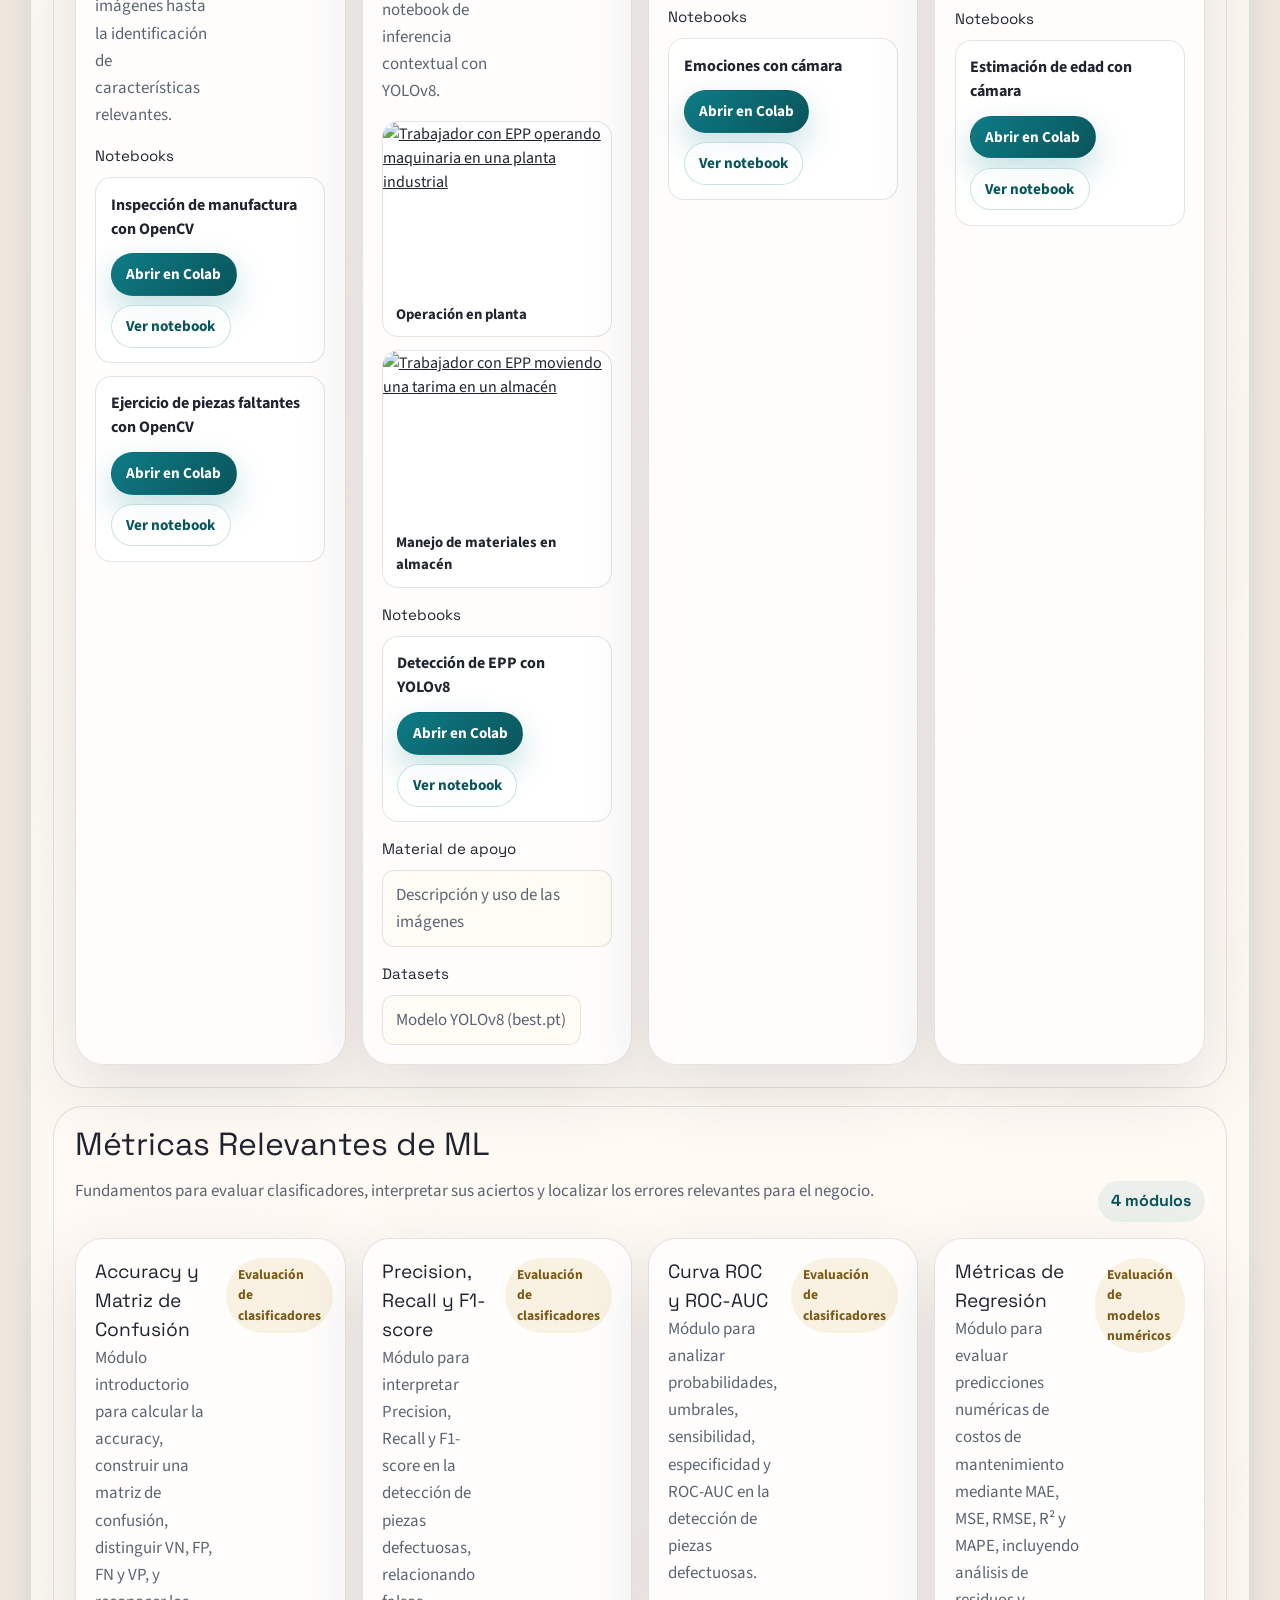
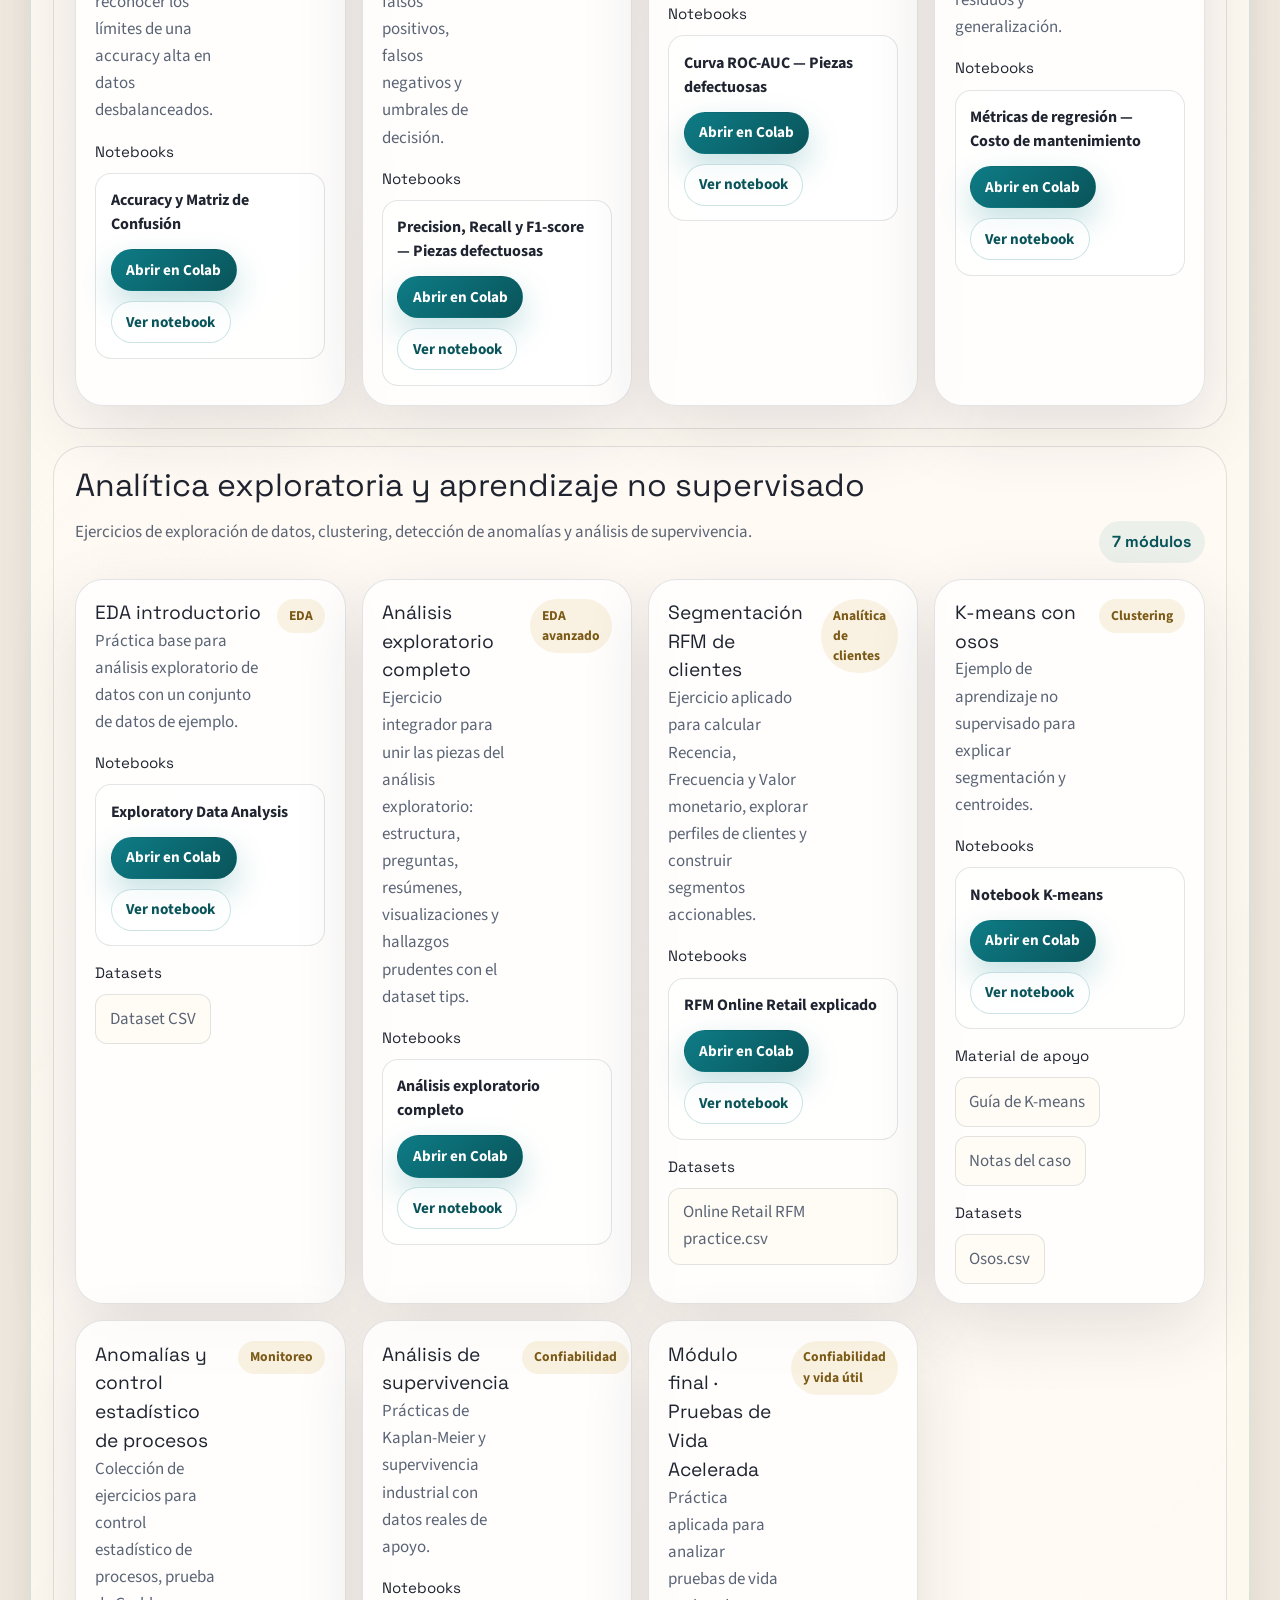
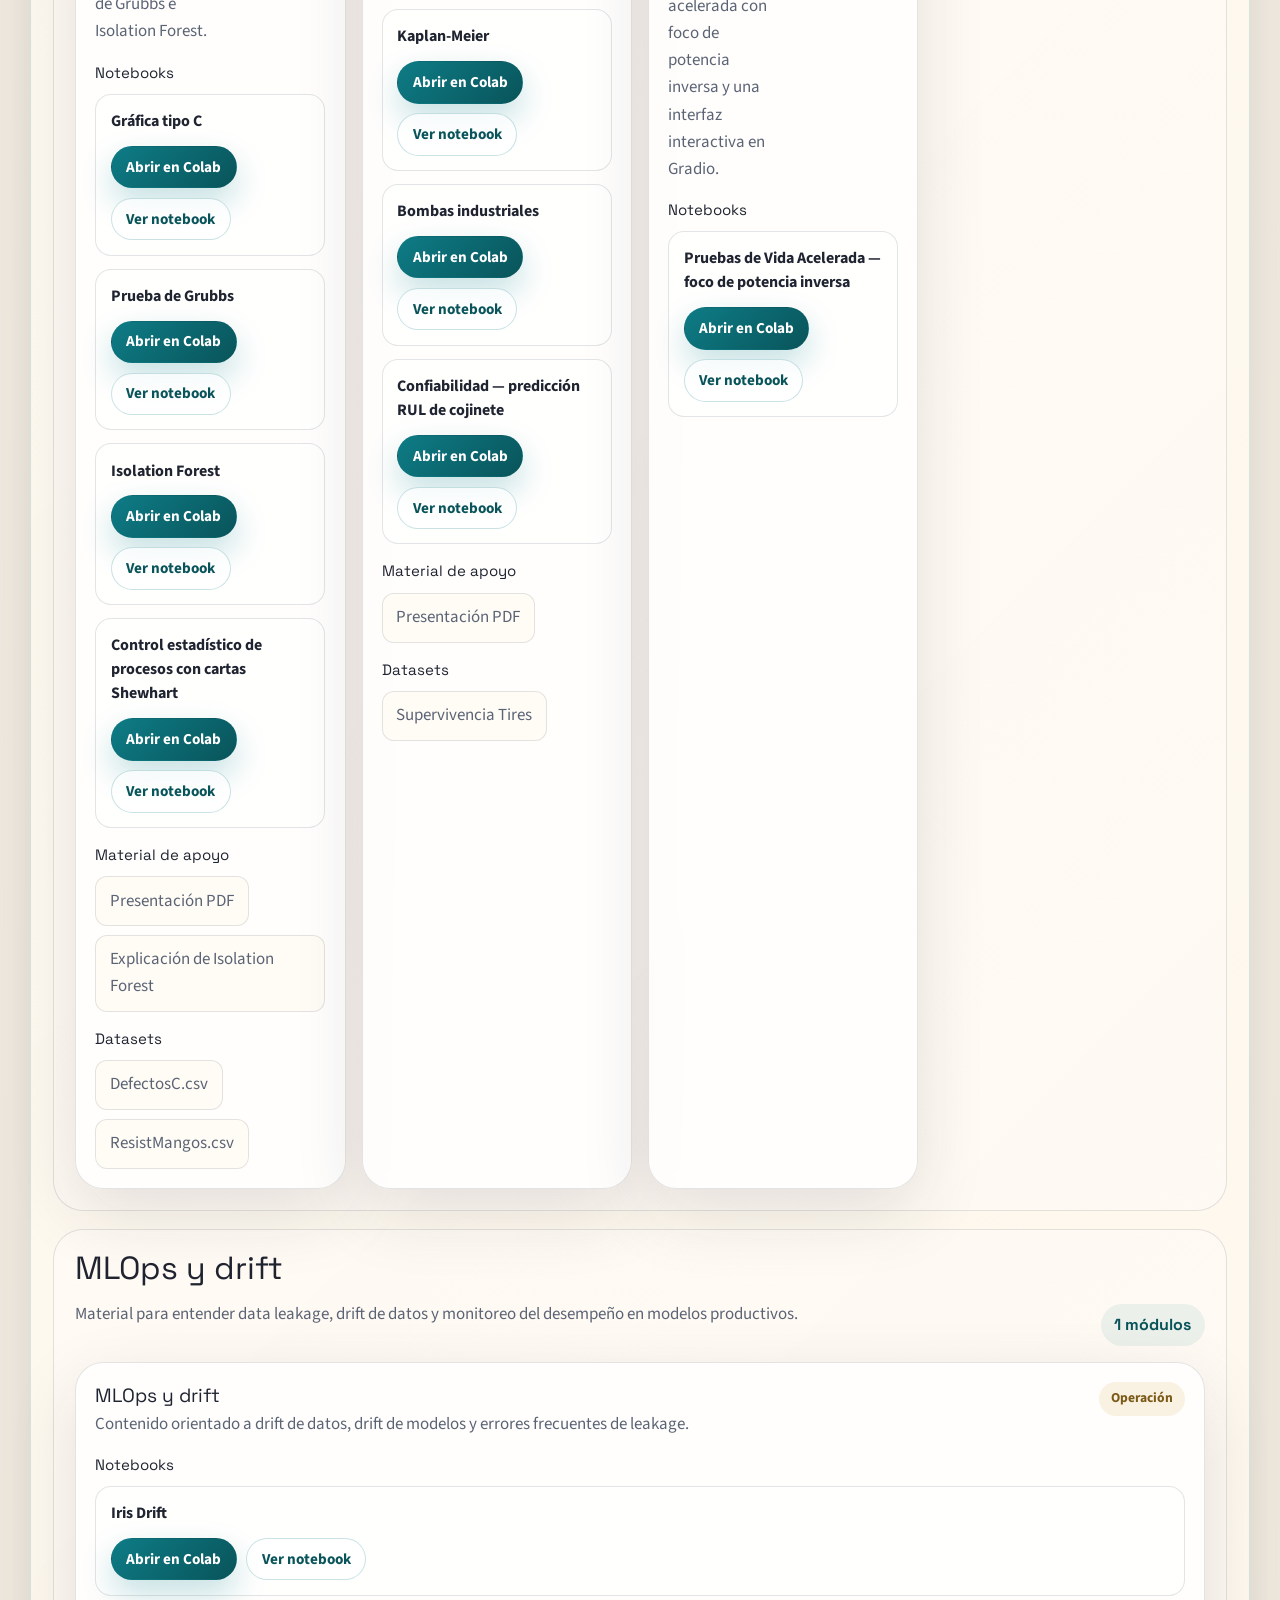
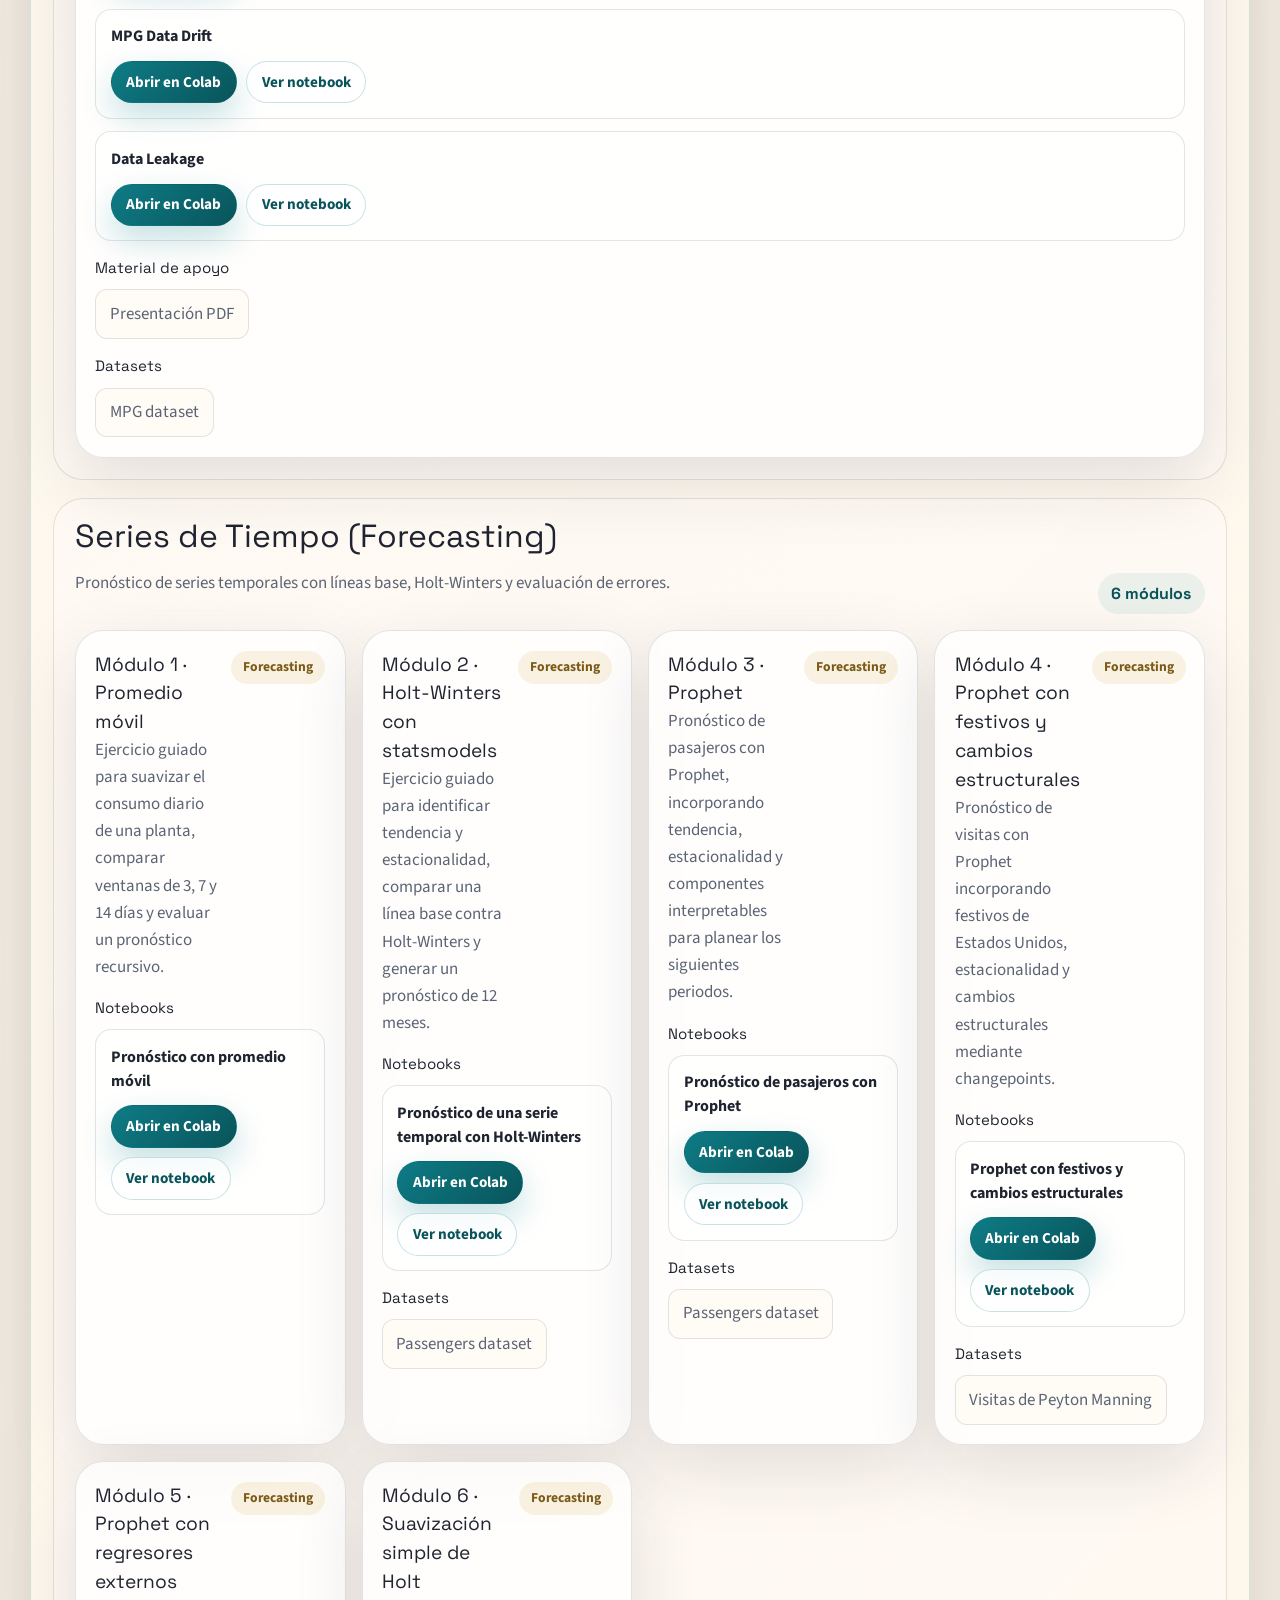
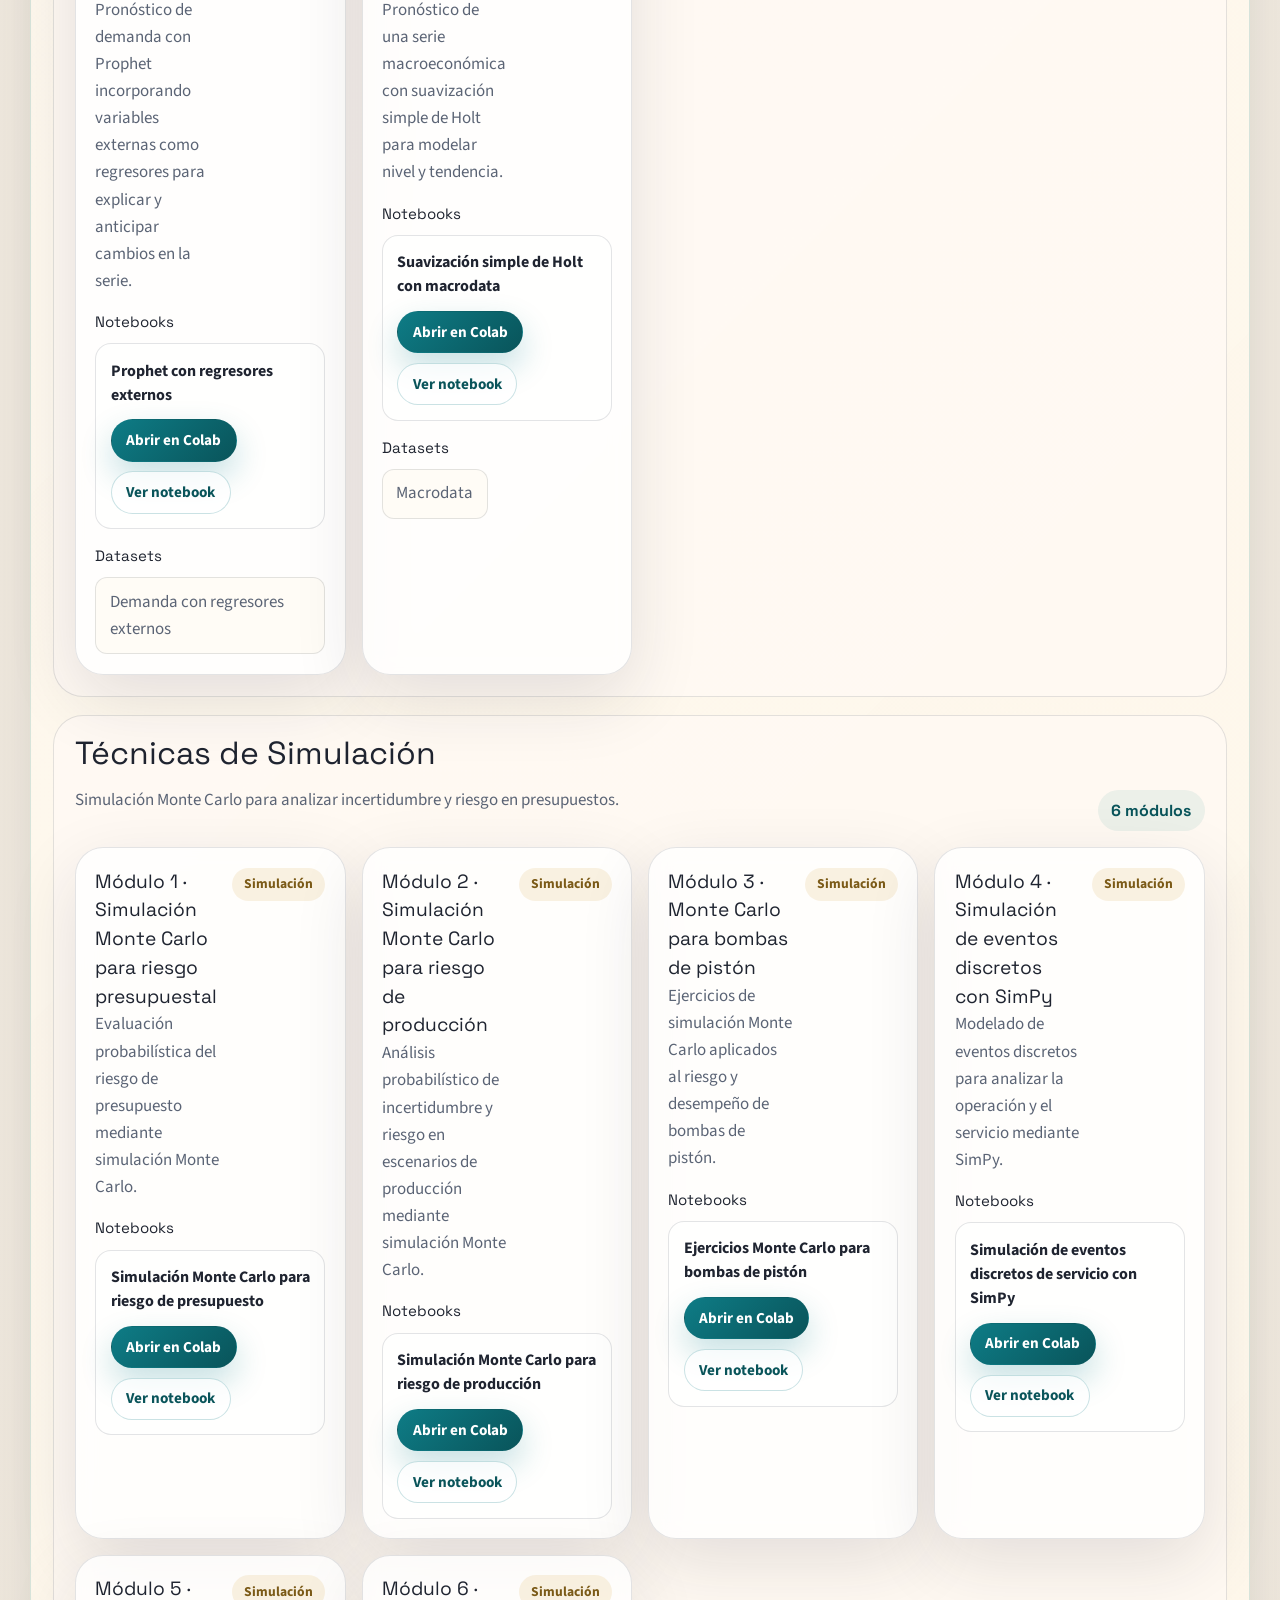
==== commit c9bc43e0: "Actualiza caché del enlace de descarga de skills" ====
--- a/index.html
+++ b/index.html
@@ -111,6 +111,6 @@
     </footer>
   </div>
 
-  <script src="assets/site.js?v=20261027portec-replica5"></script>
+  <script src="assets/site.js?v=20261027portec-skills6"></script>
 </body>
 </html>
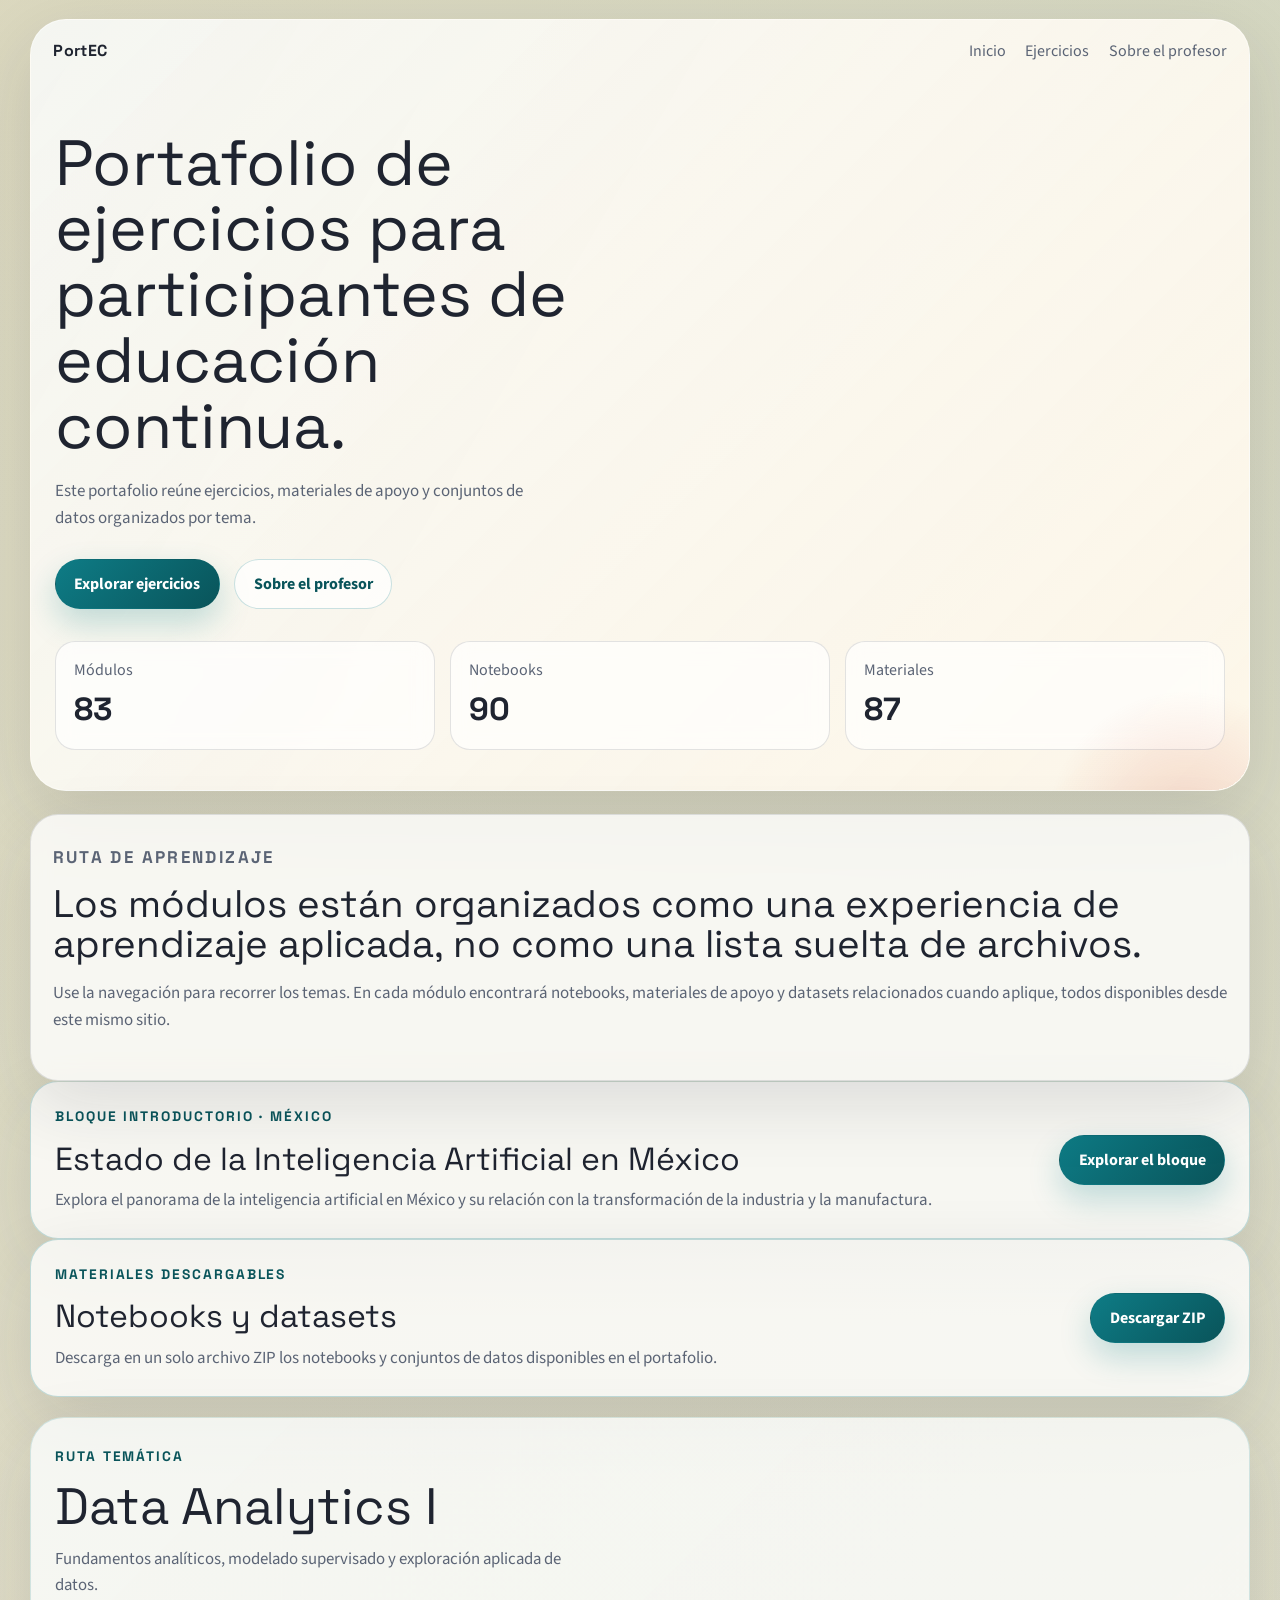
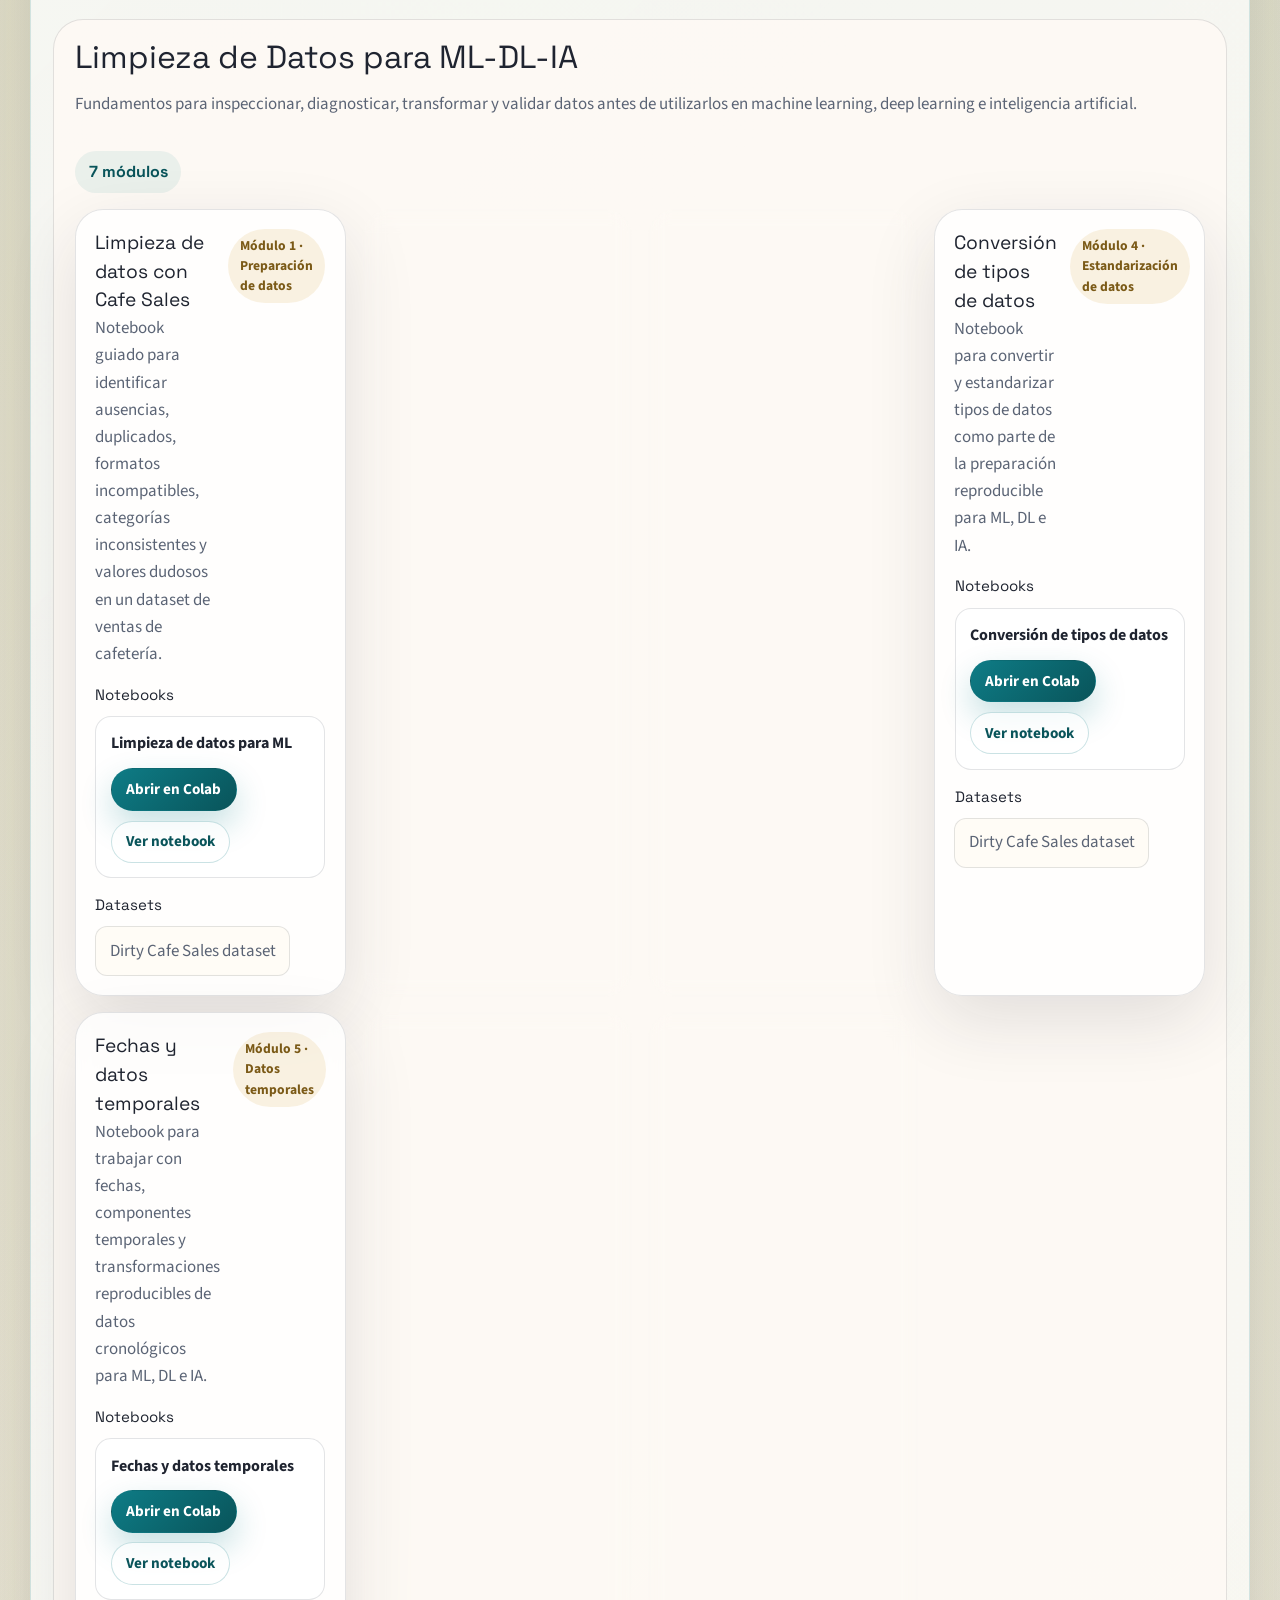
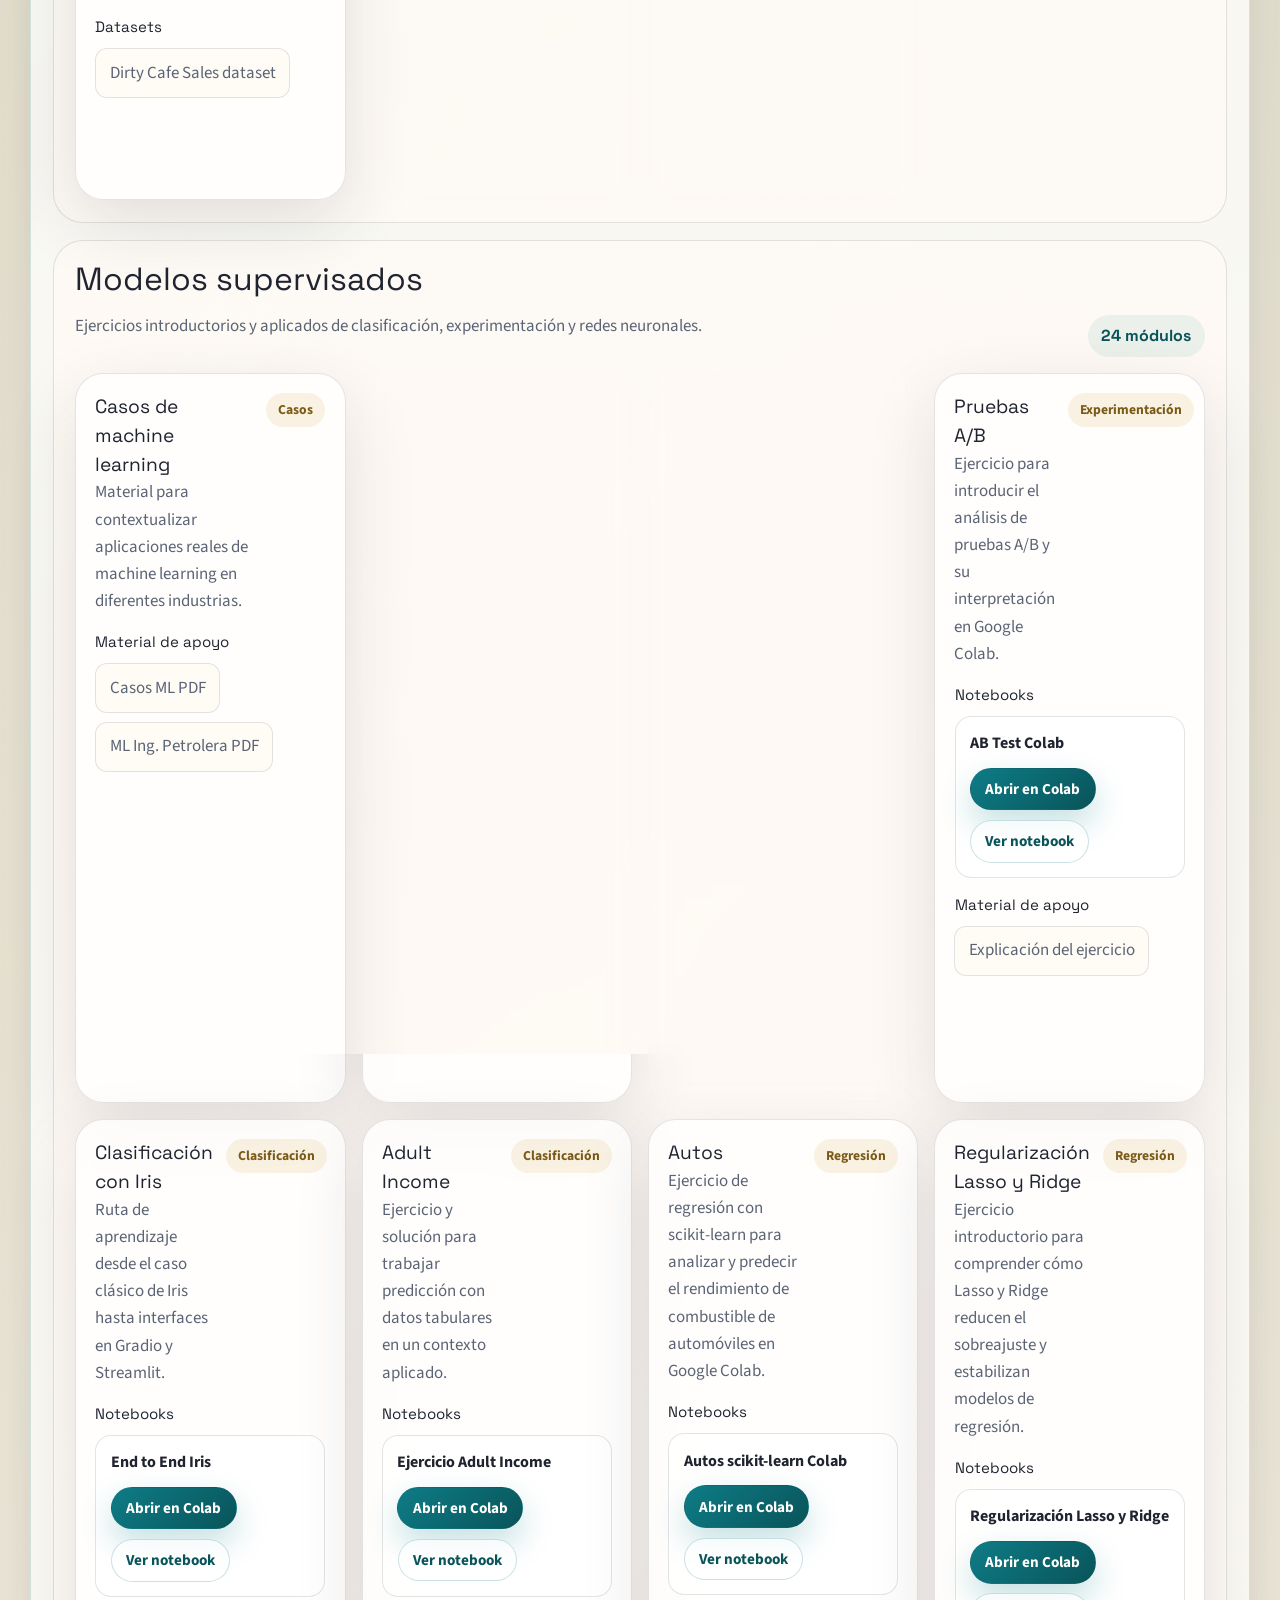
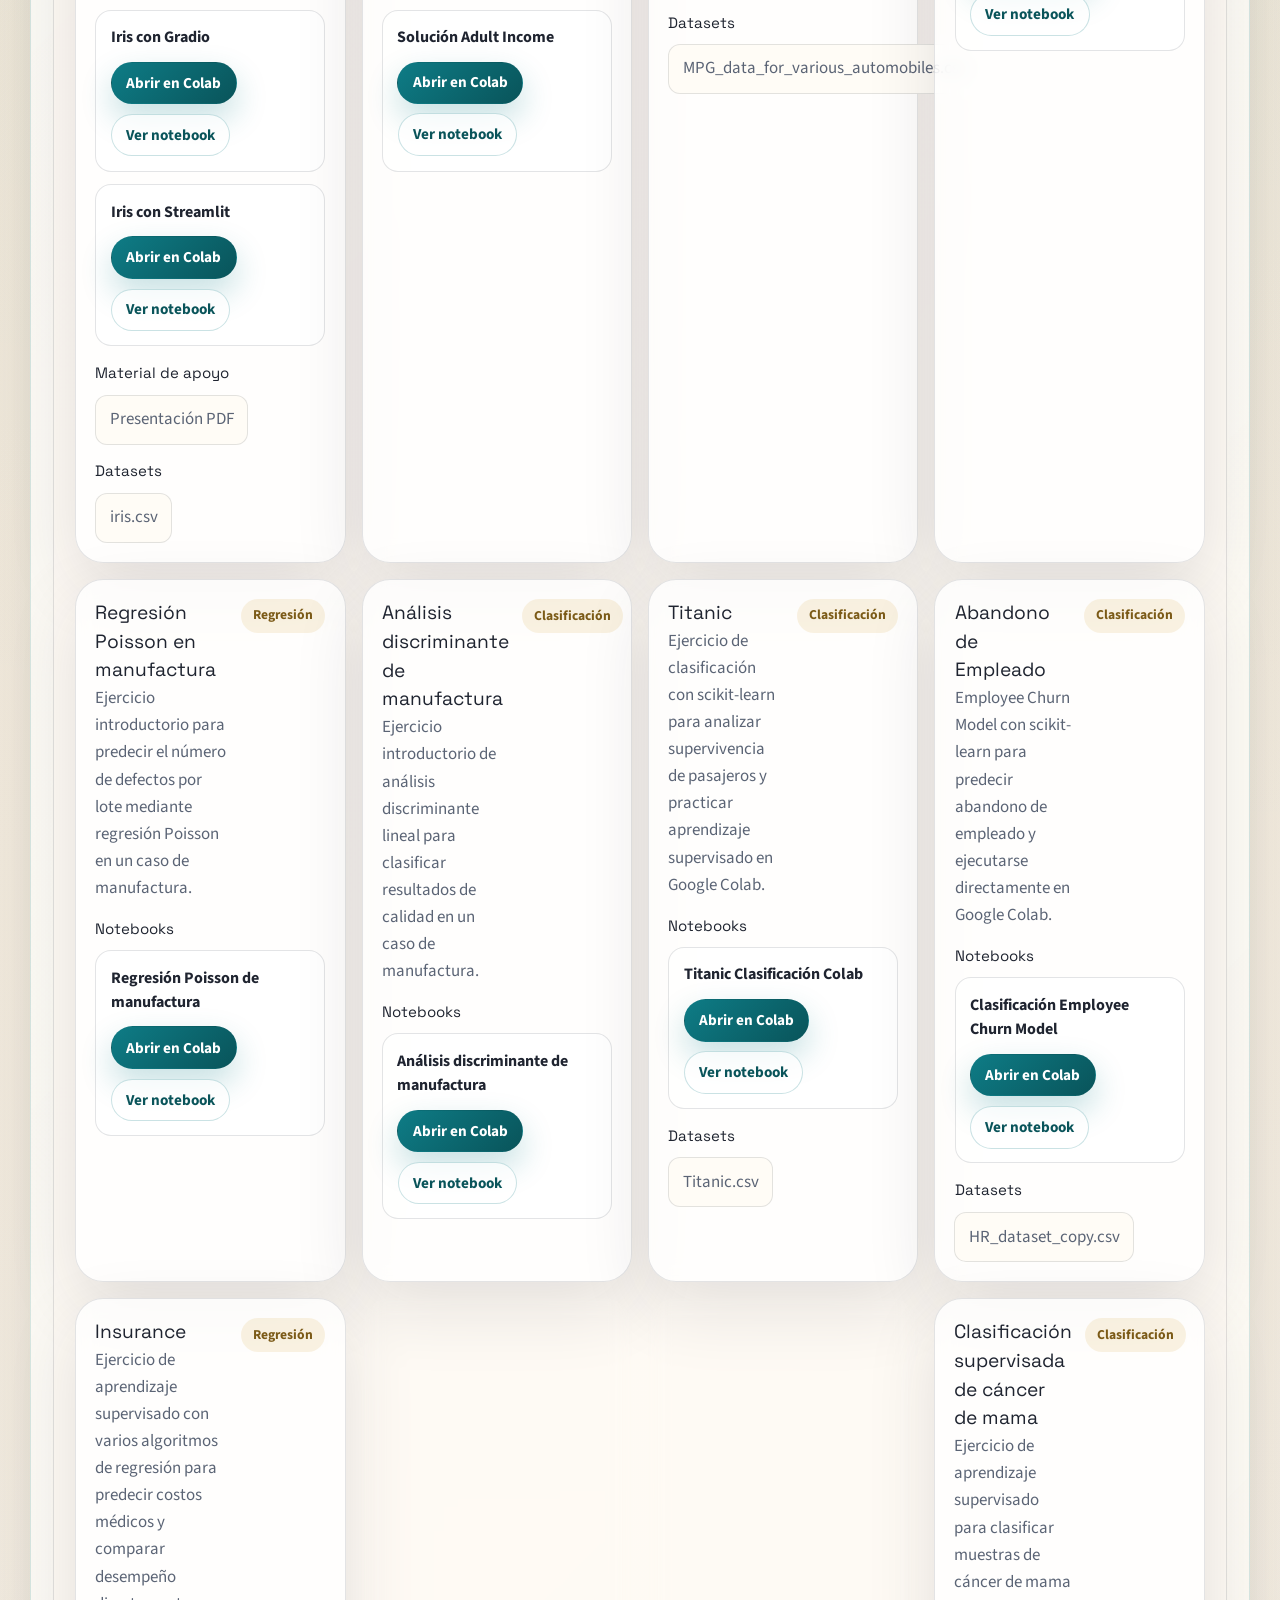
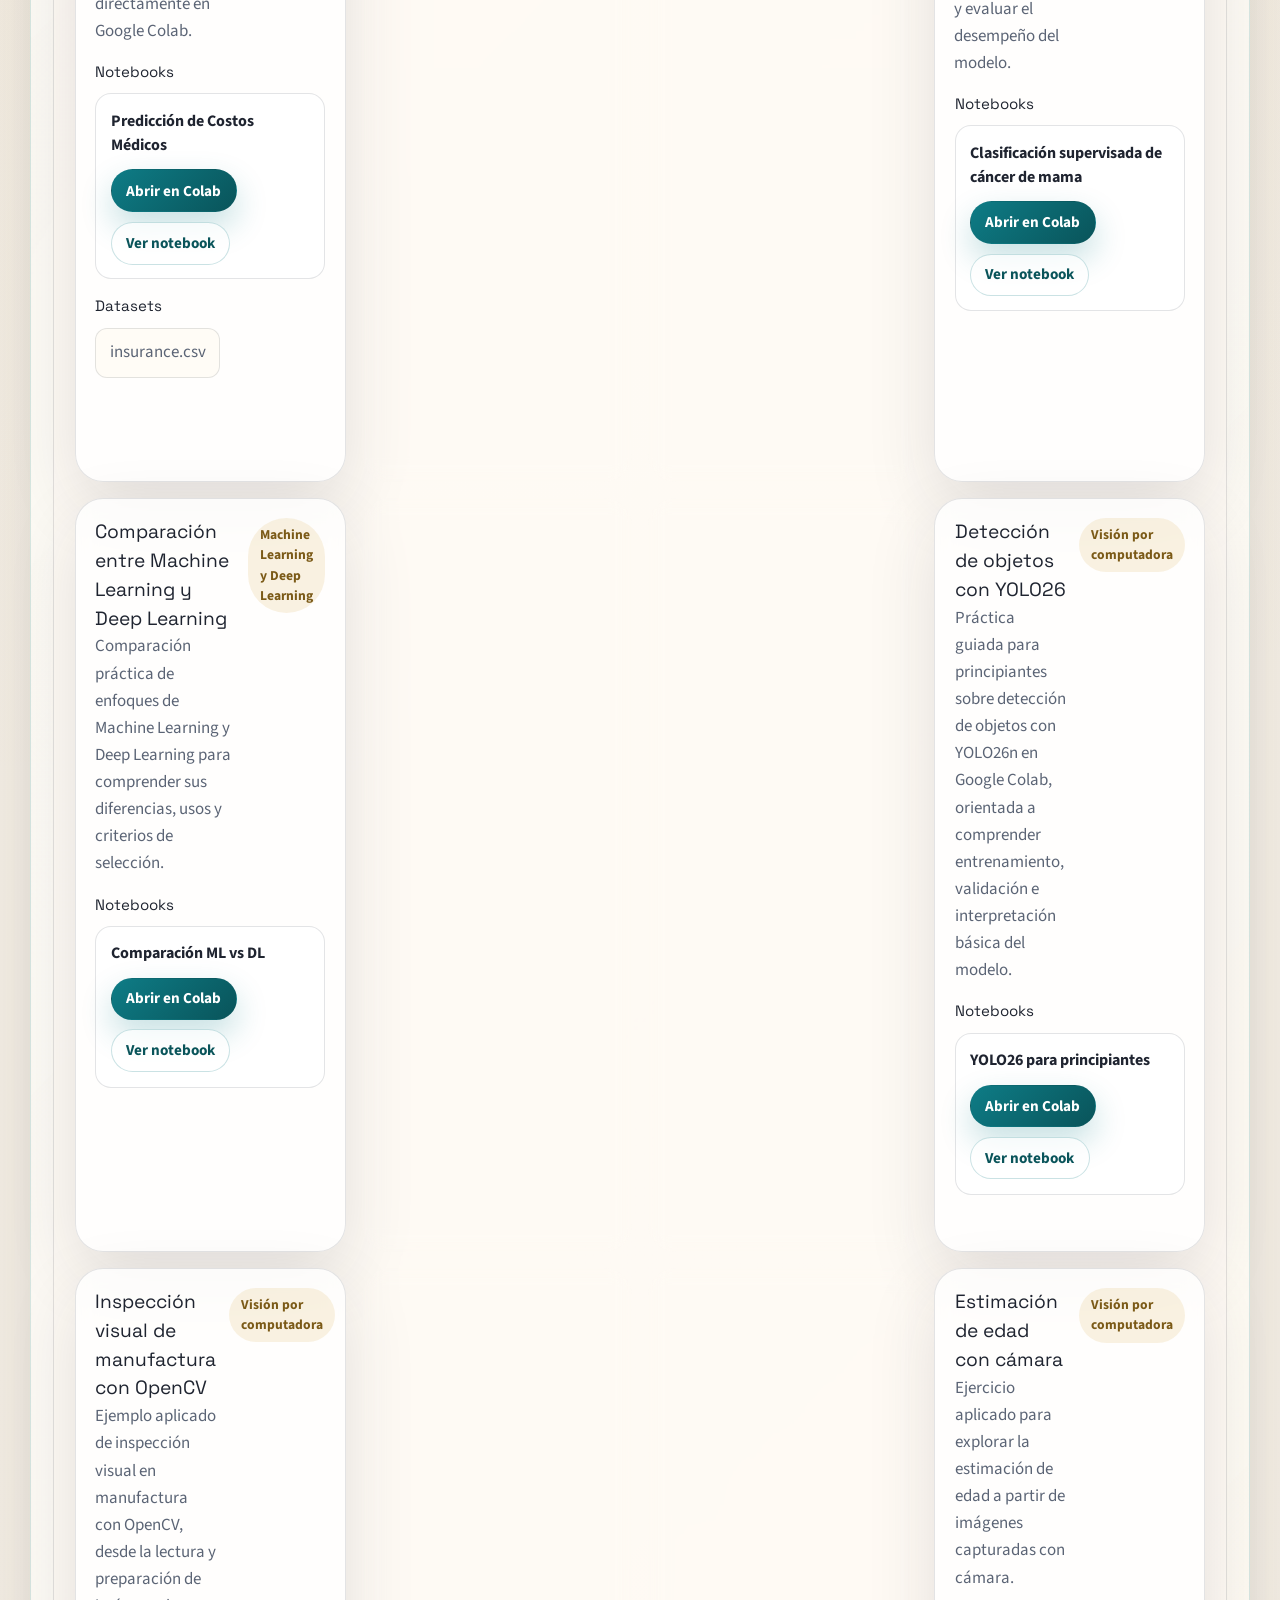
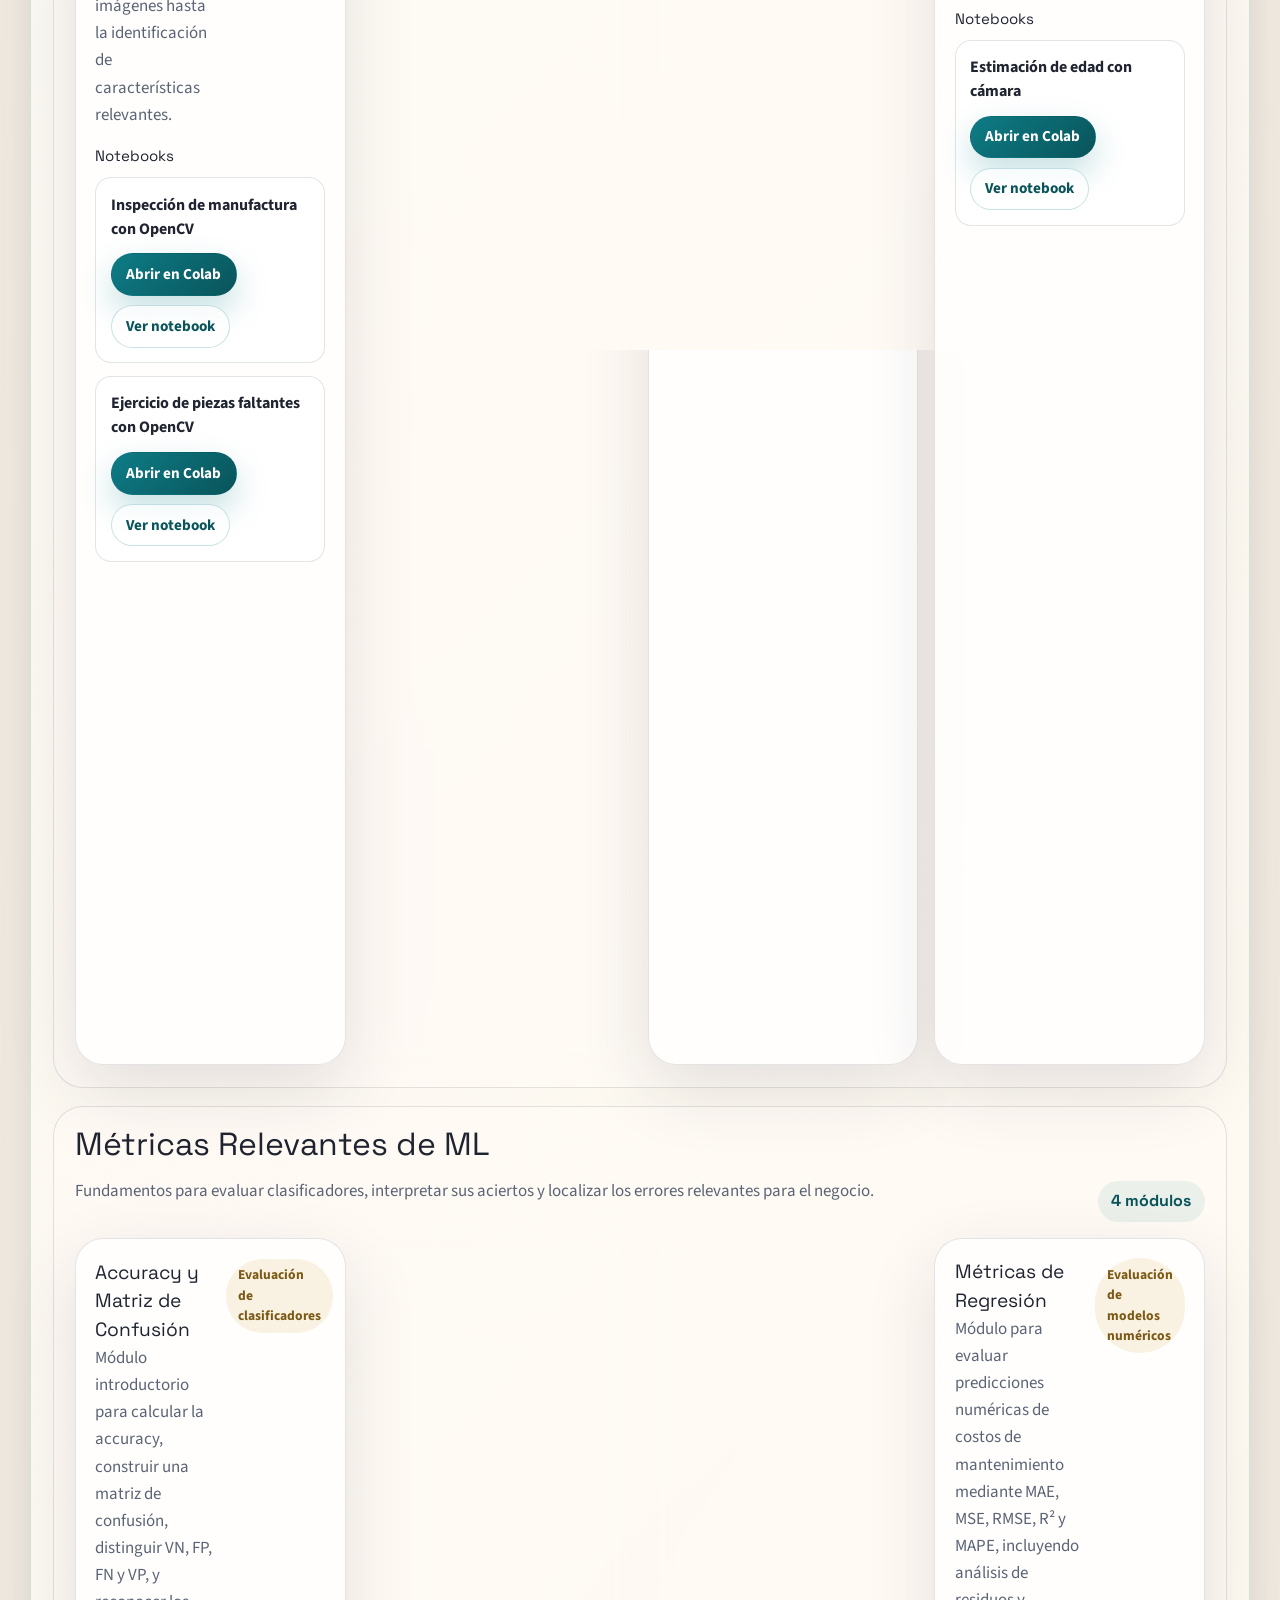
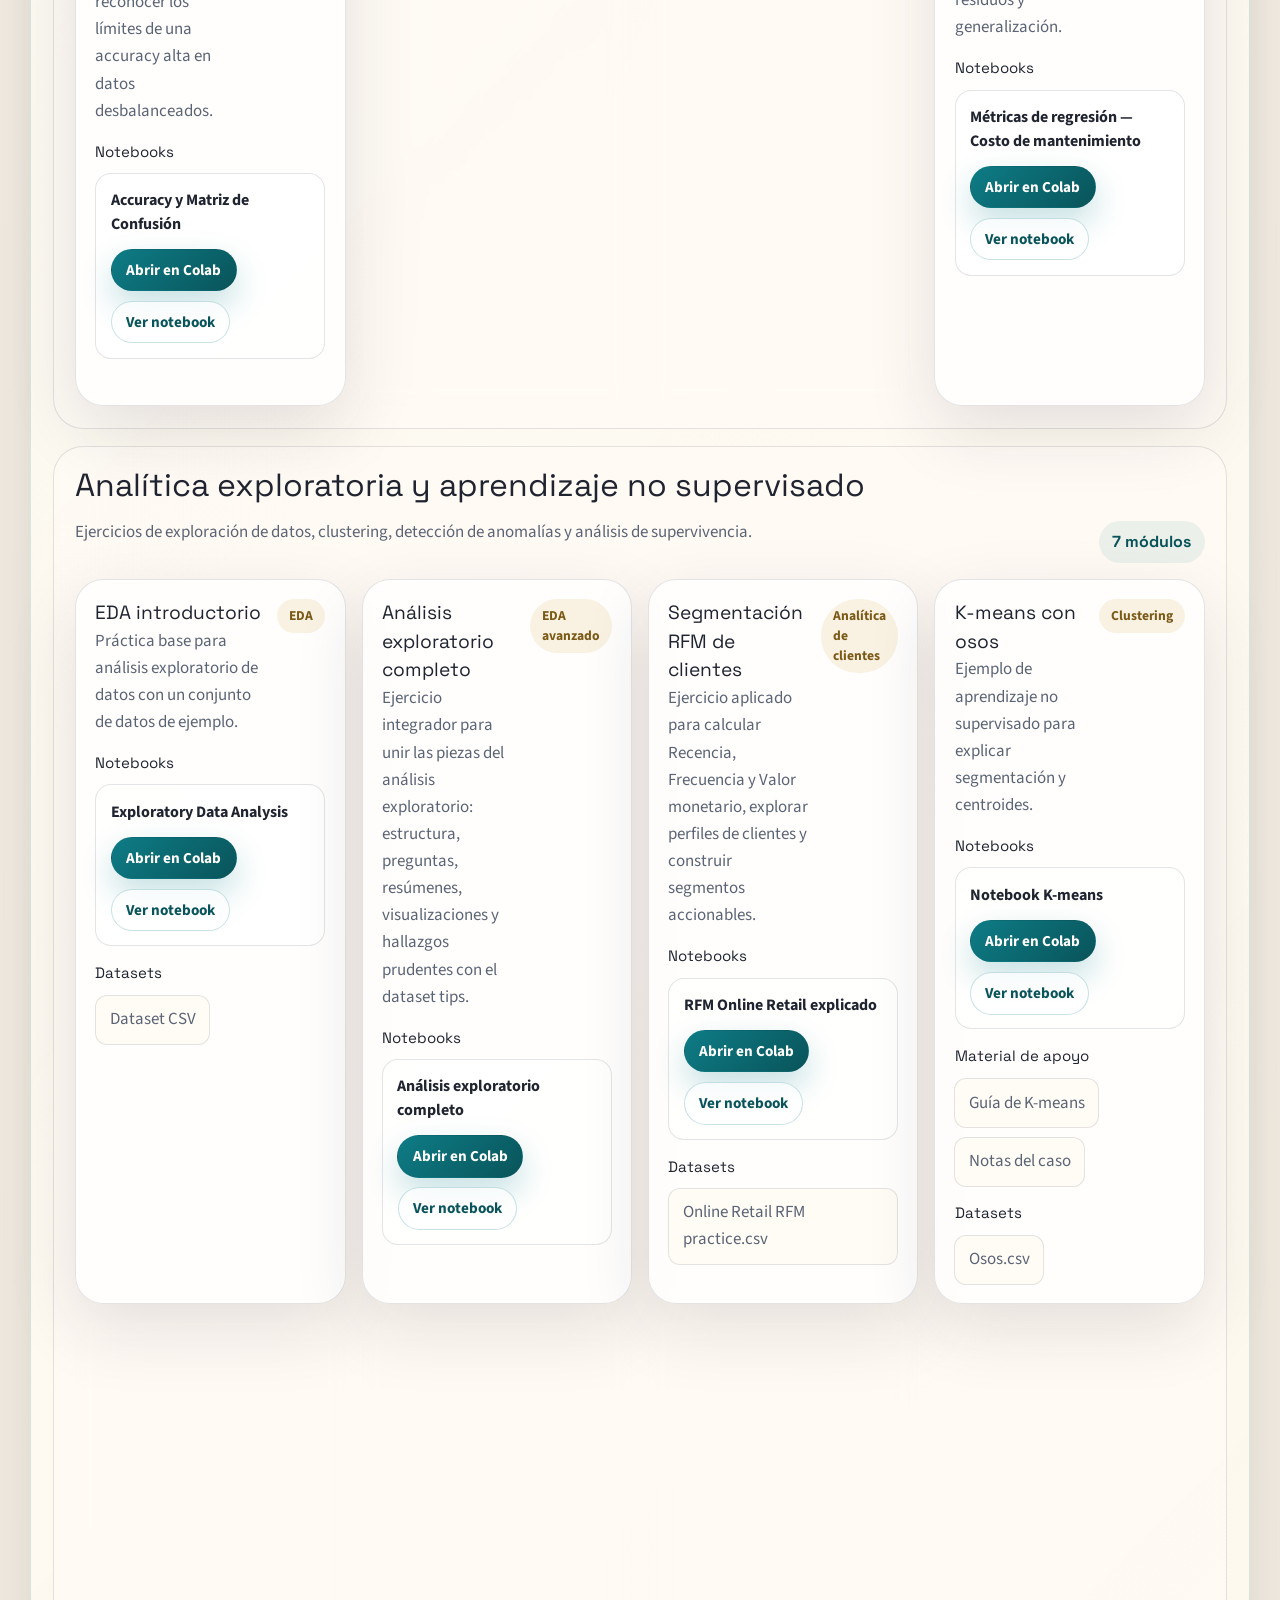
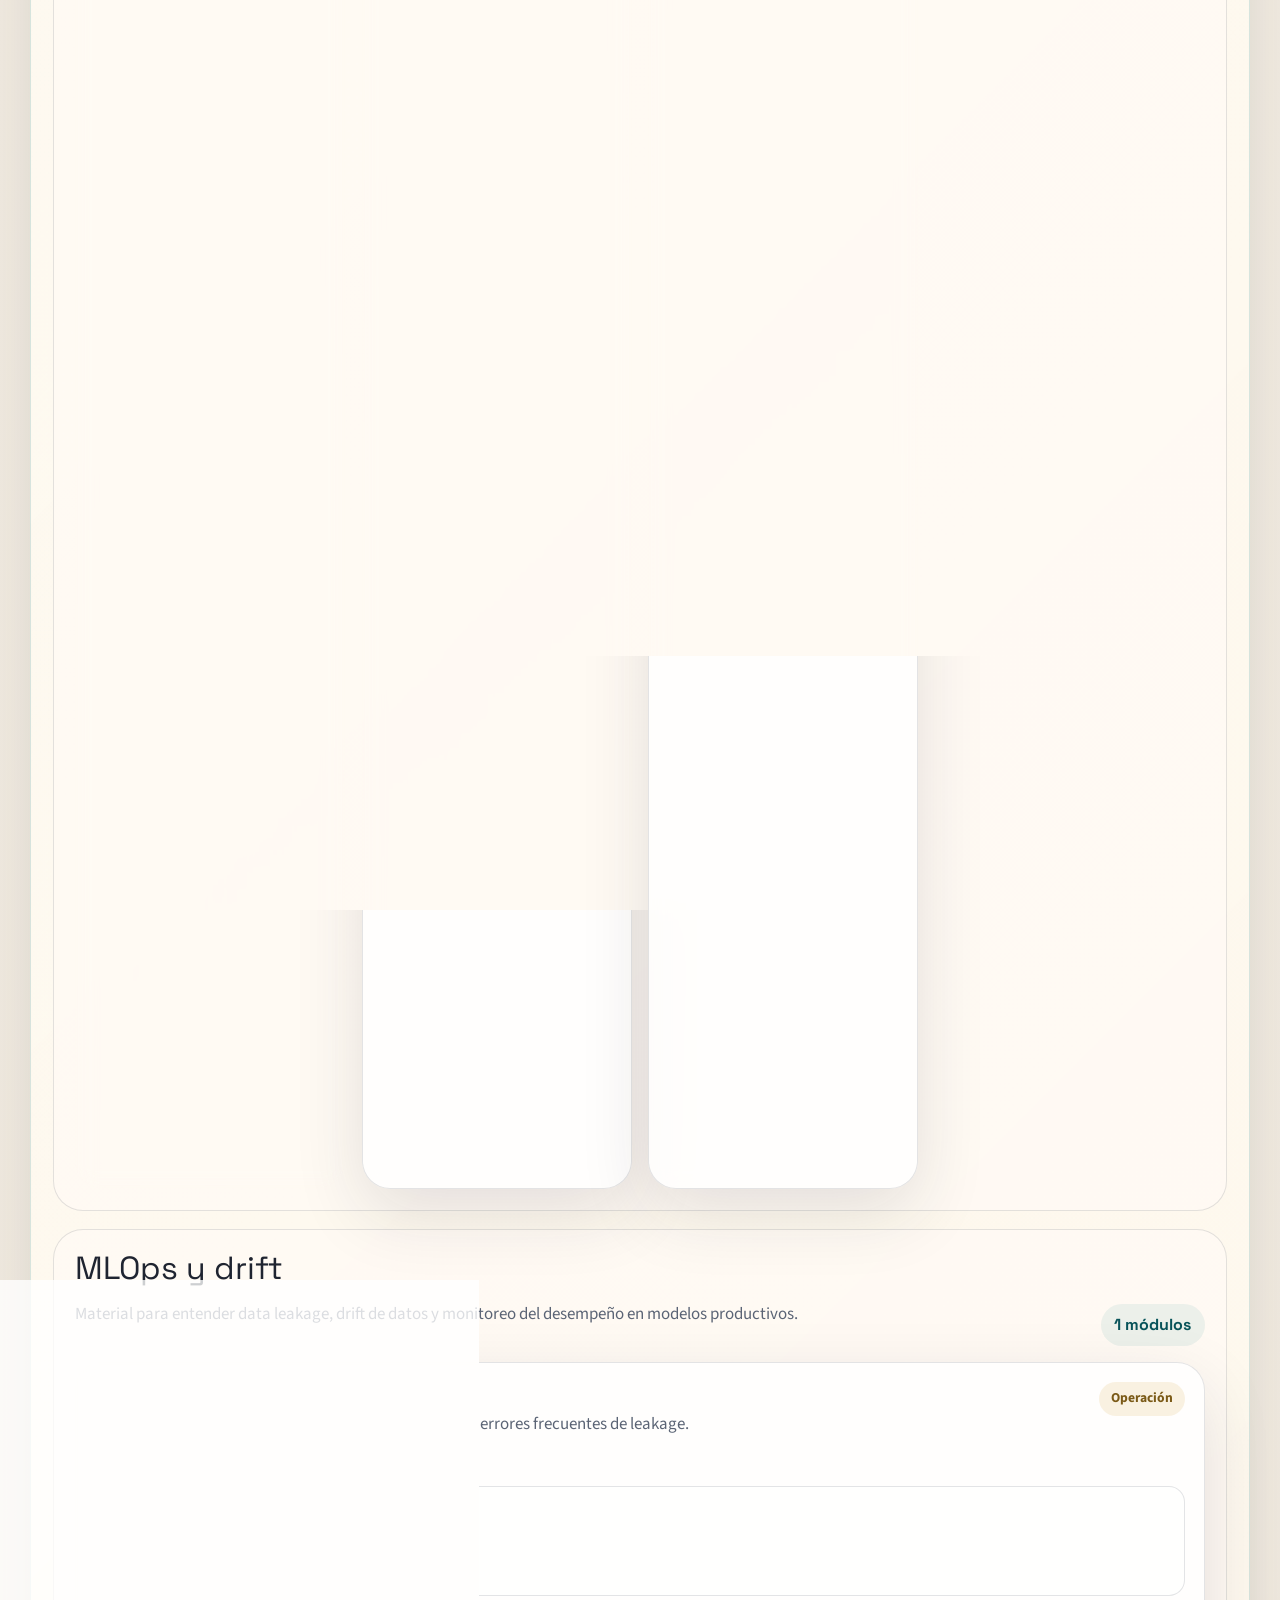
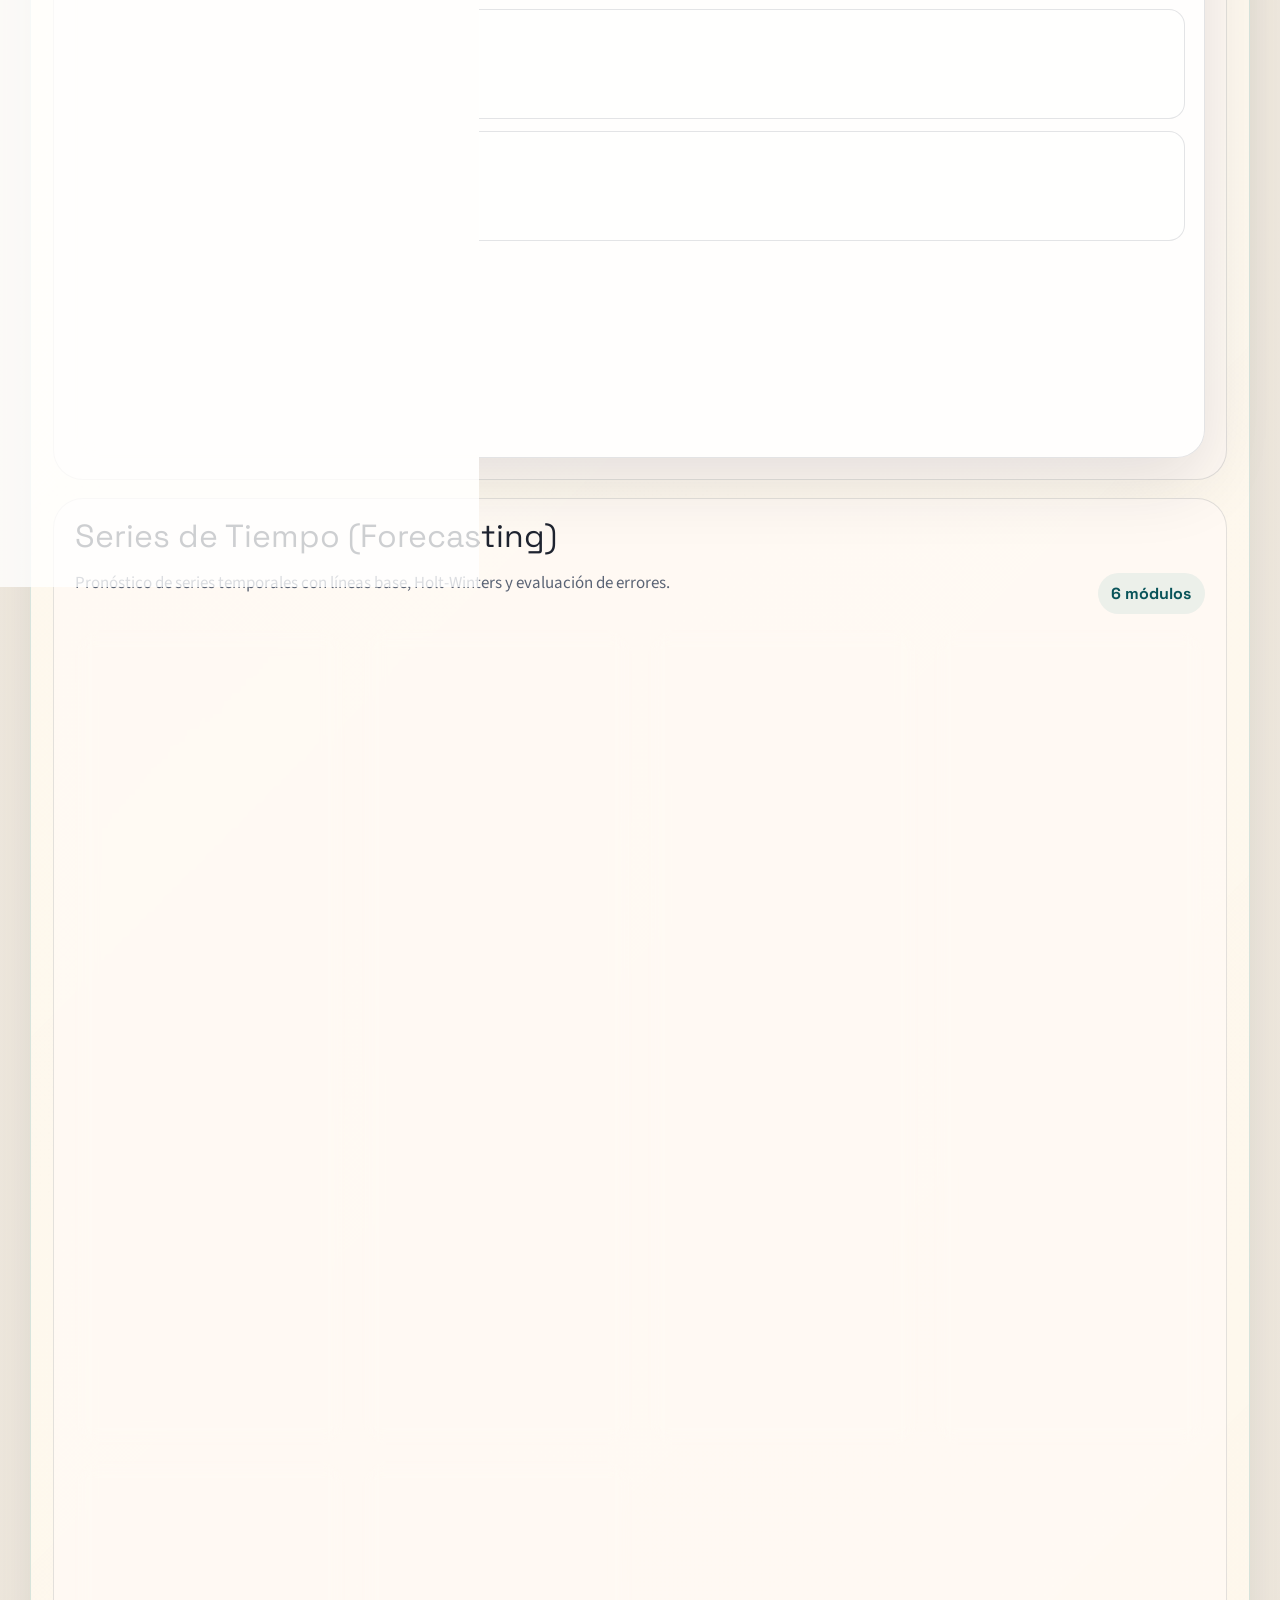
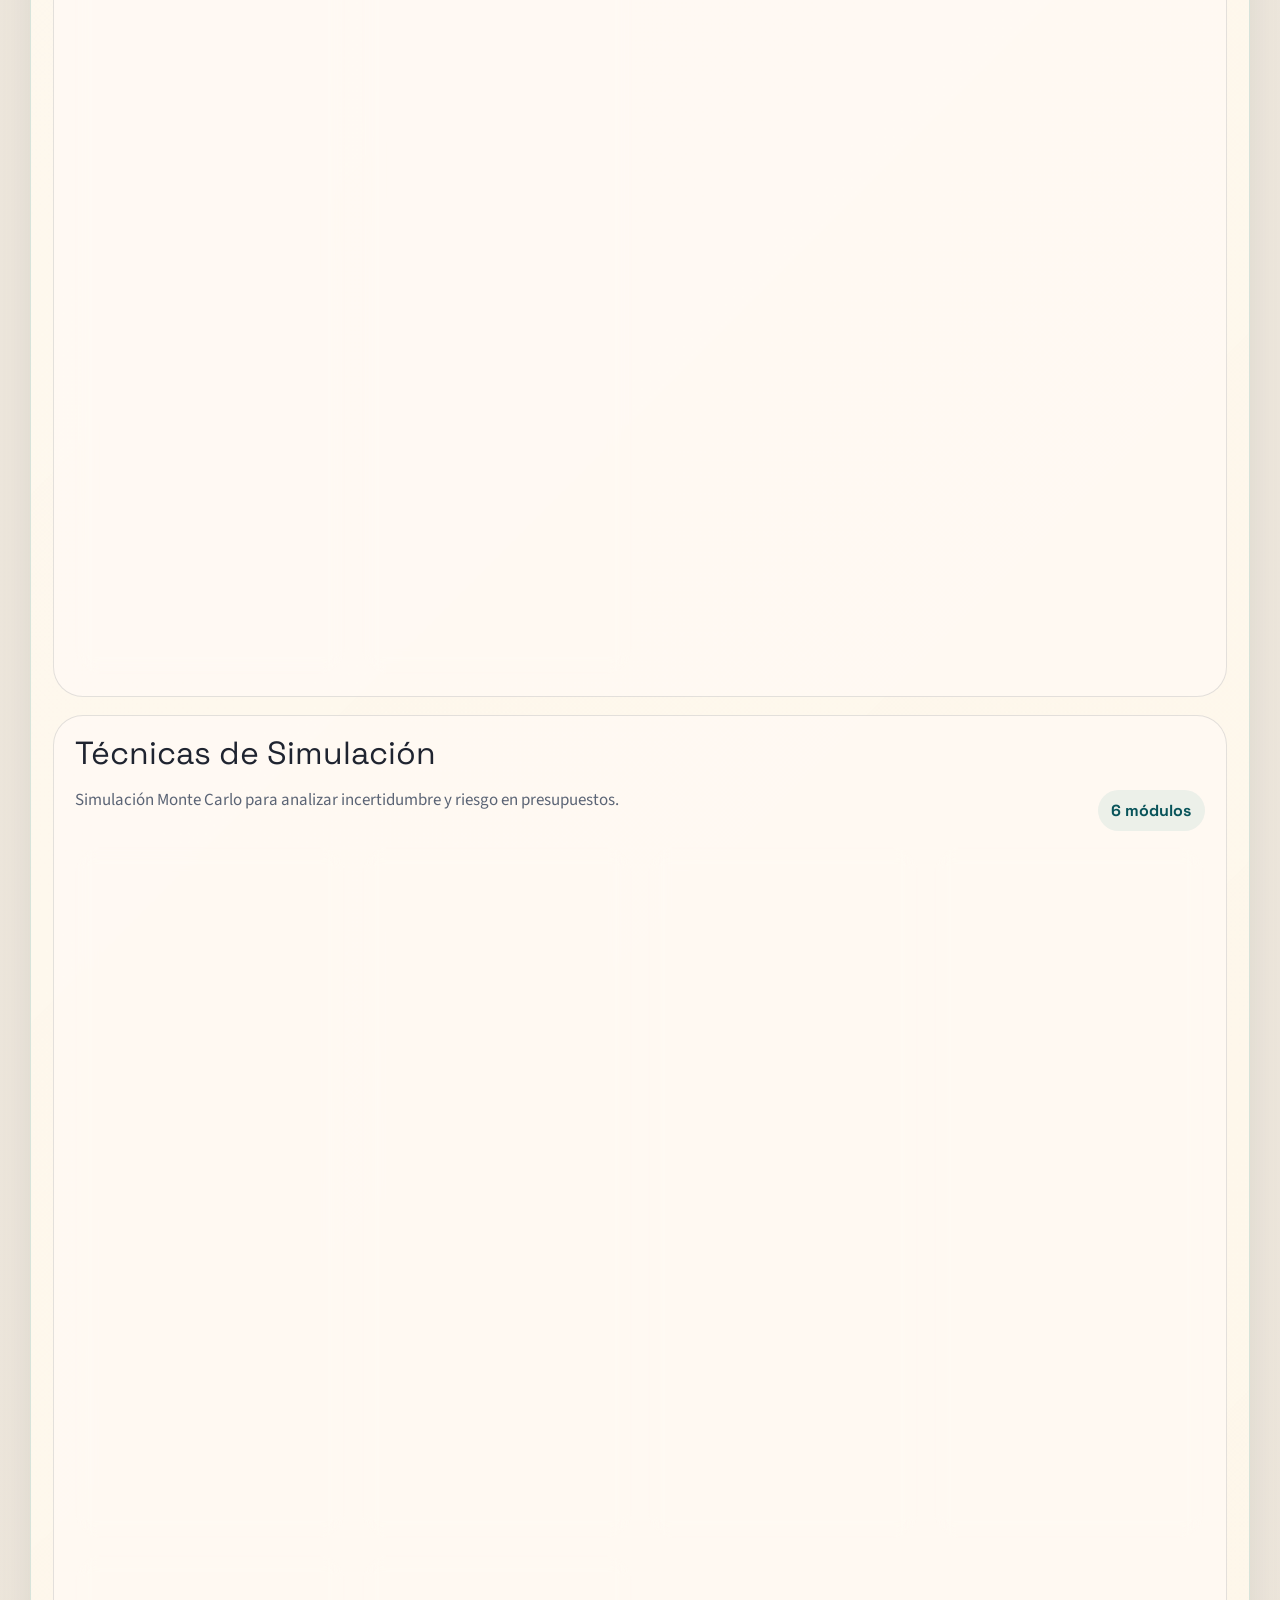
==== commit 4232167e: "Agrega módulo Codex y guía PDF al portafolio" ====
--- a/index.html
+++ b/index.html
@@ -111,6 +111,6 @@
     </footer>
   </div>
 
-  <script src="assets/site.js?v=20261027portec-skills6"></script>
+  <script src="assets/site.js?v=20261027portec-codex7"></script>
 </body>
 </html>
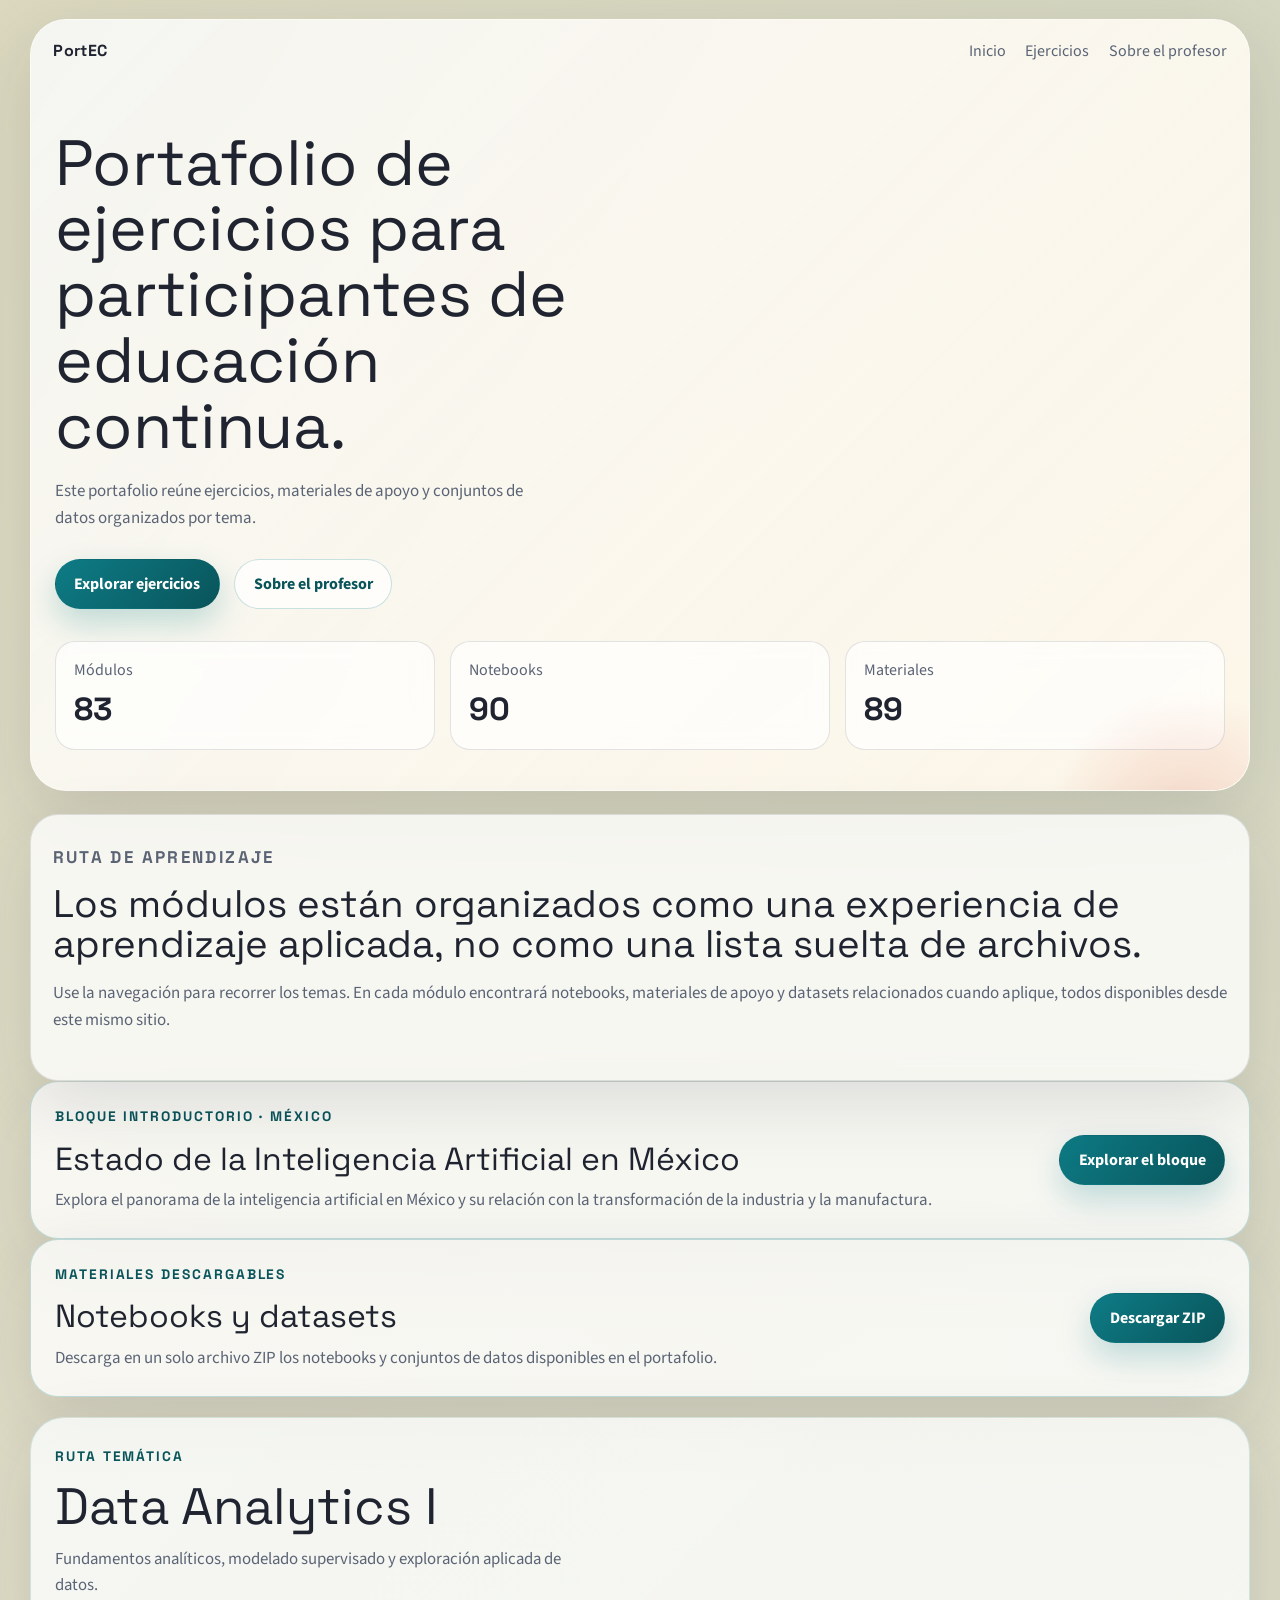
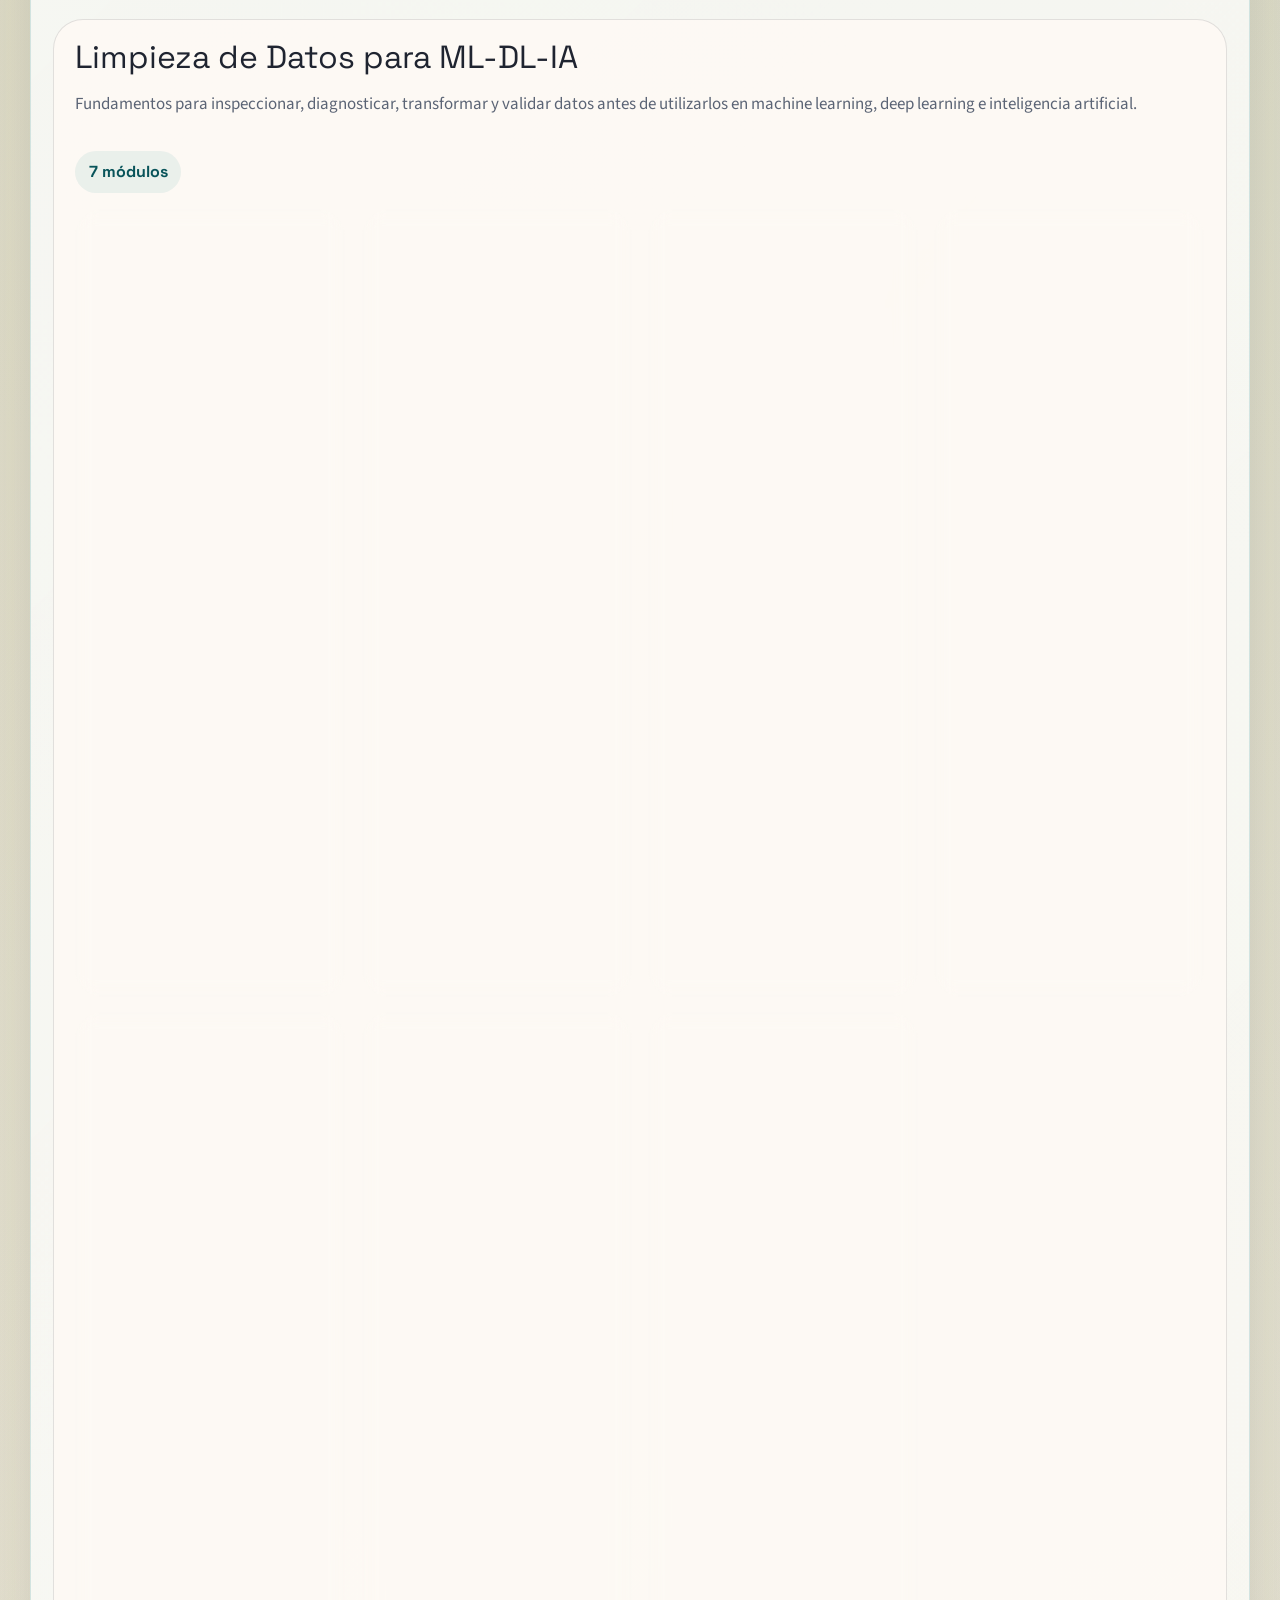
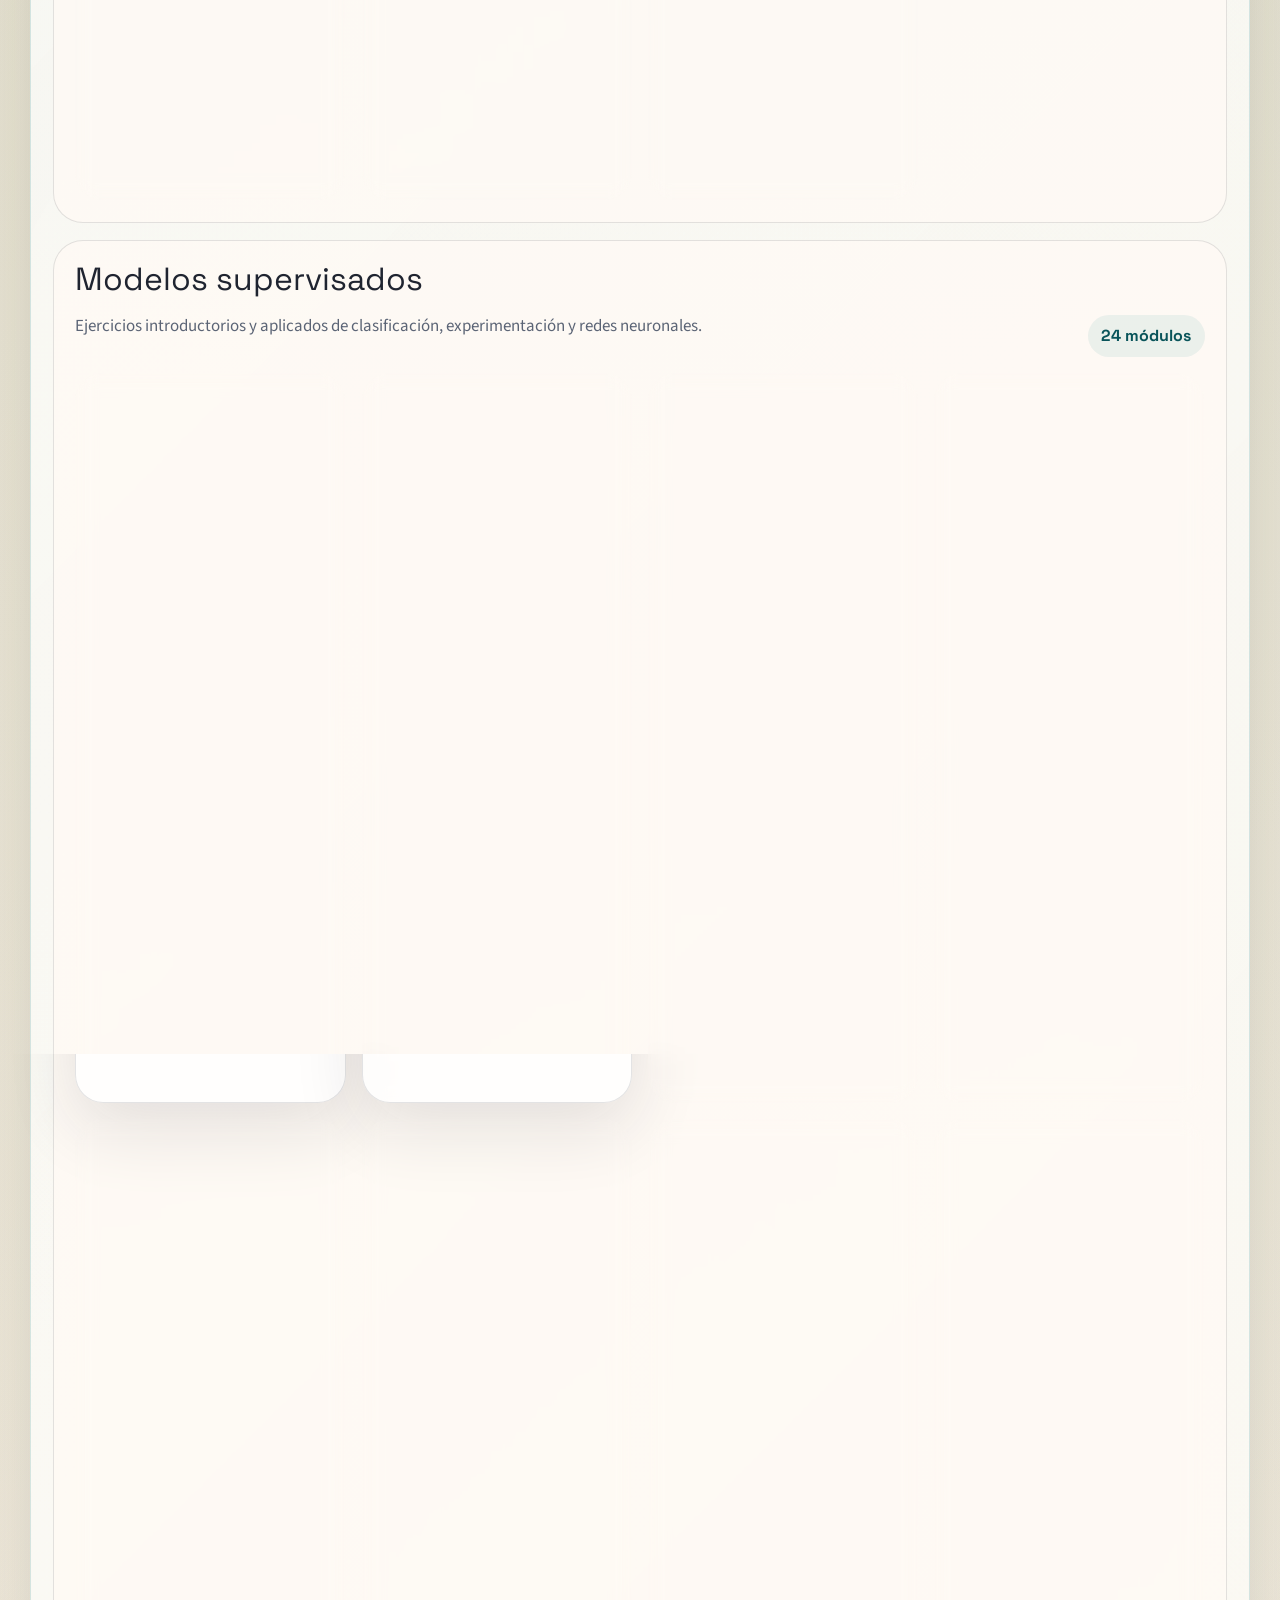
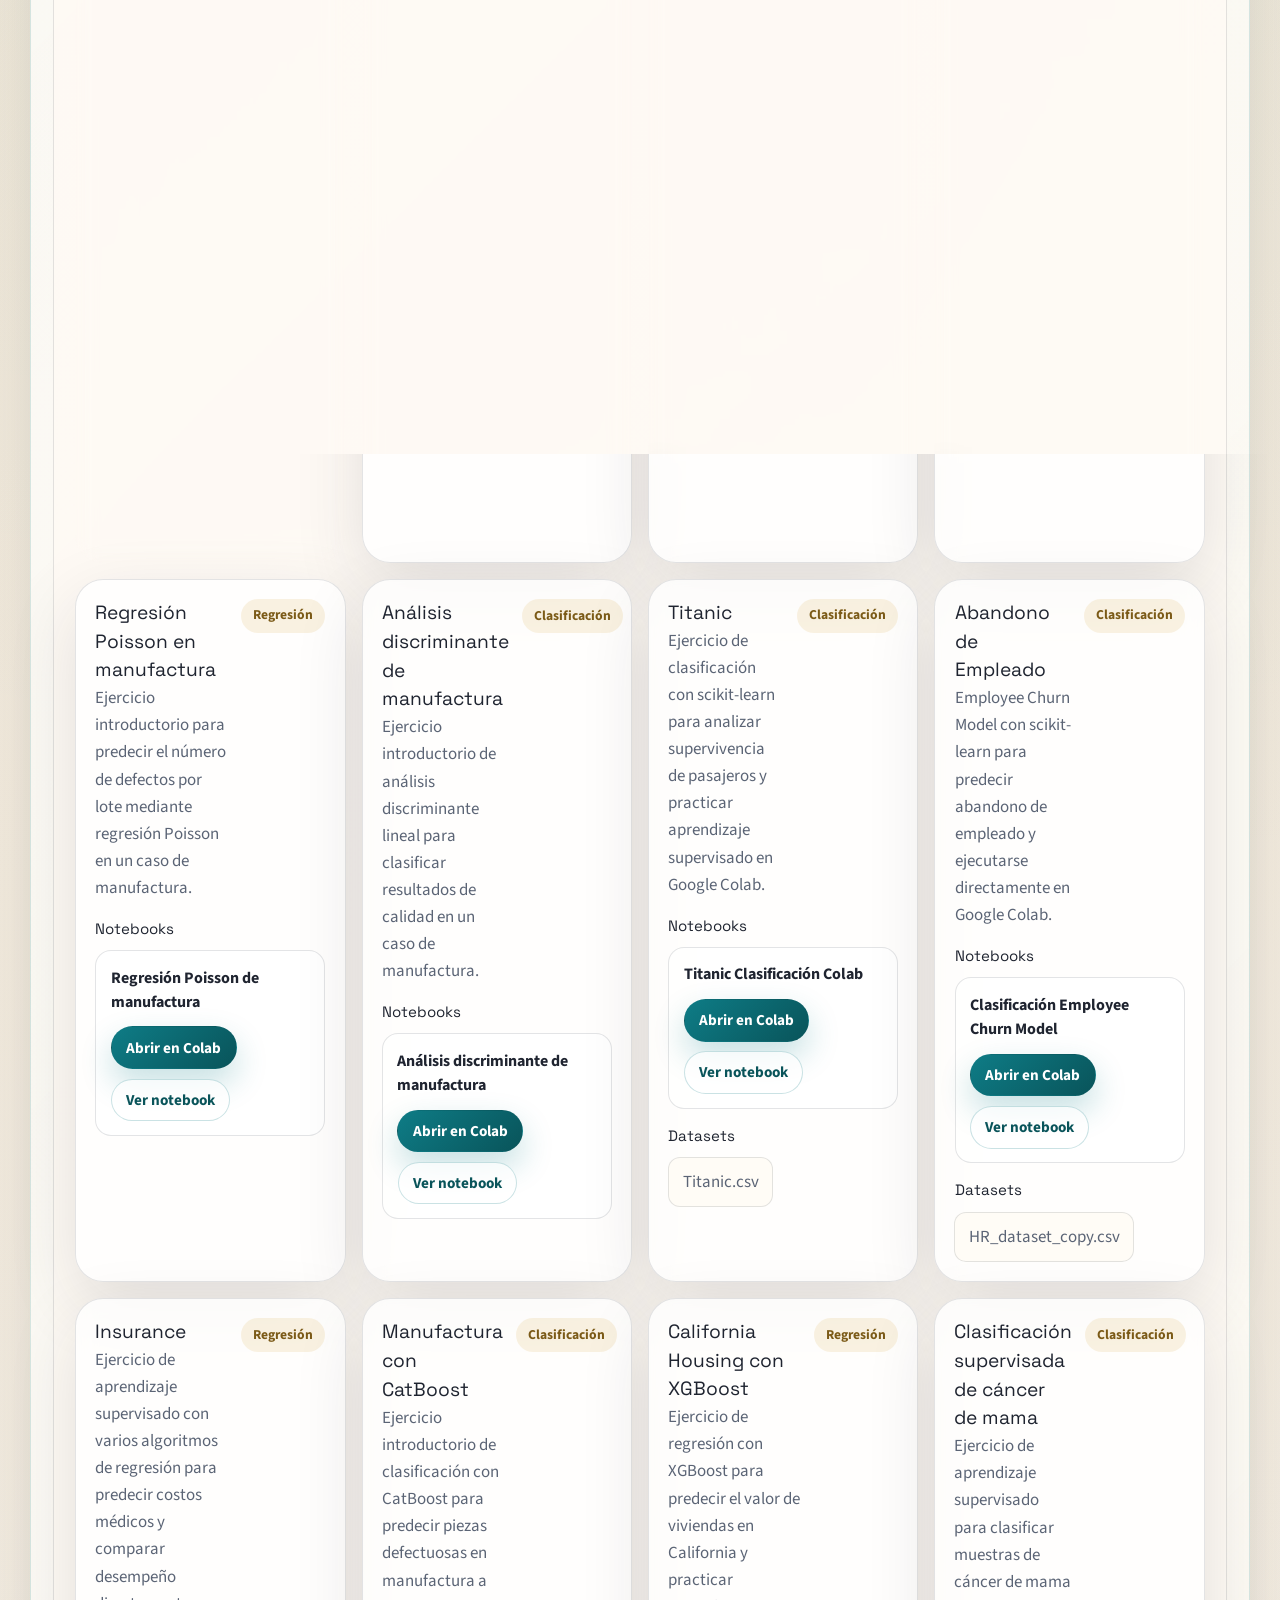
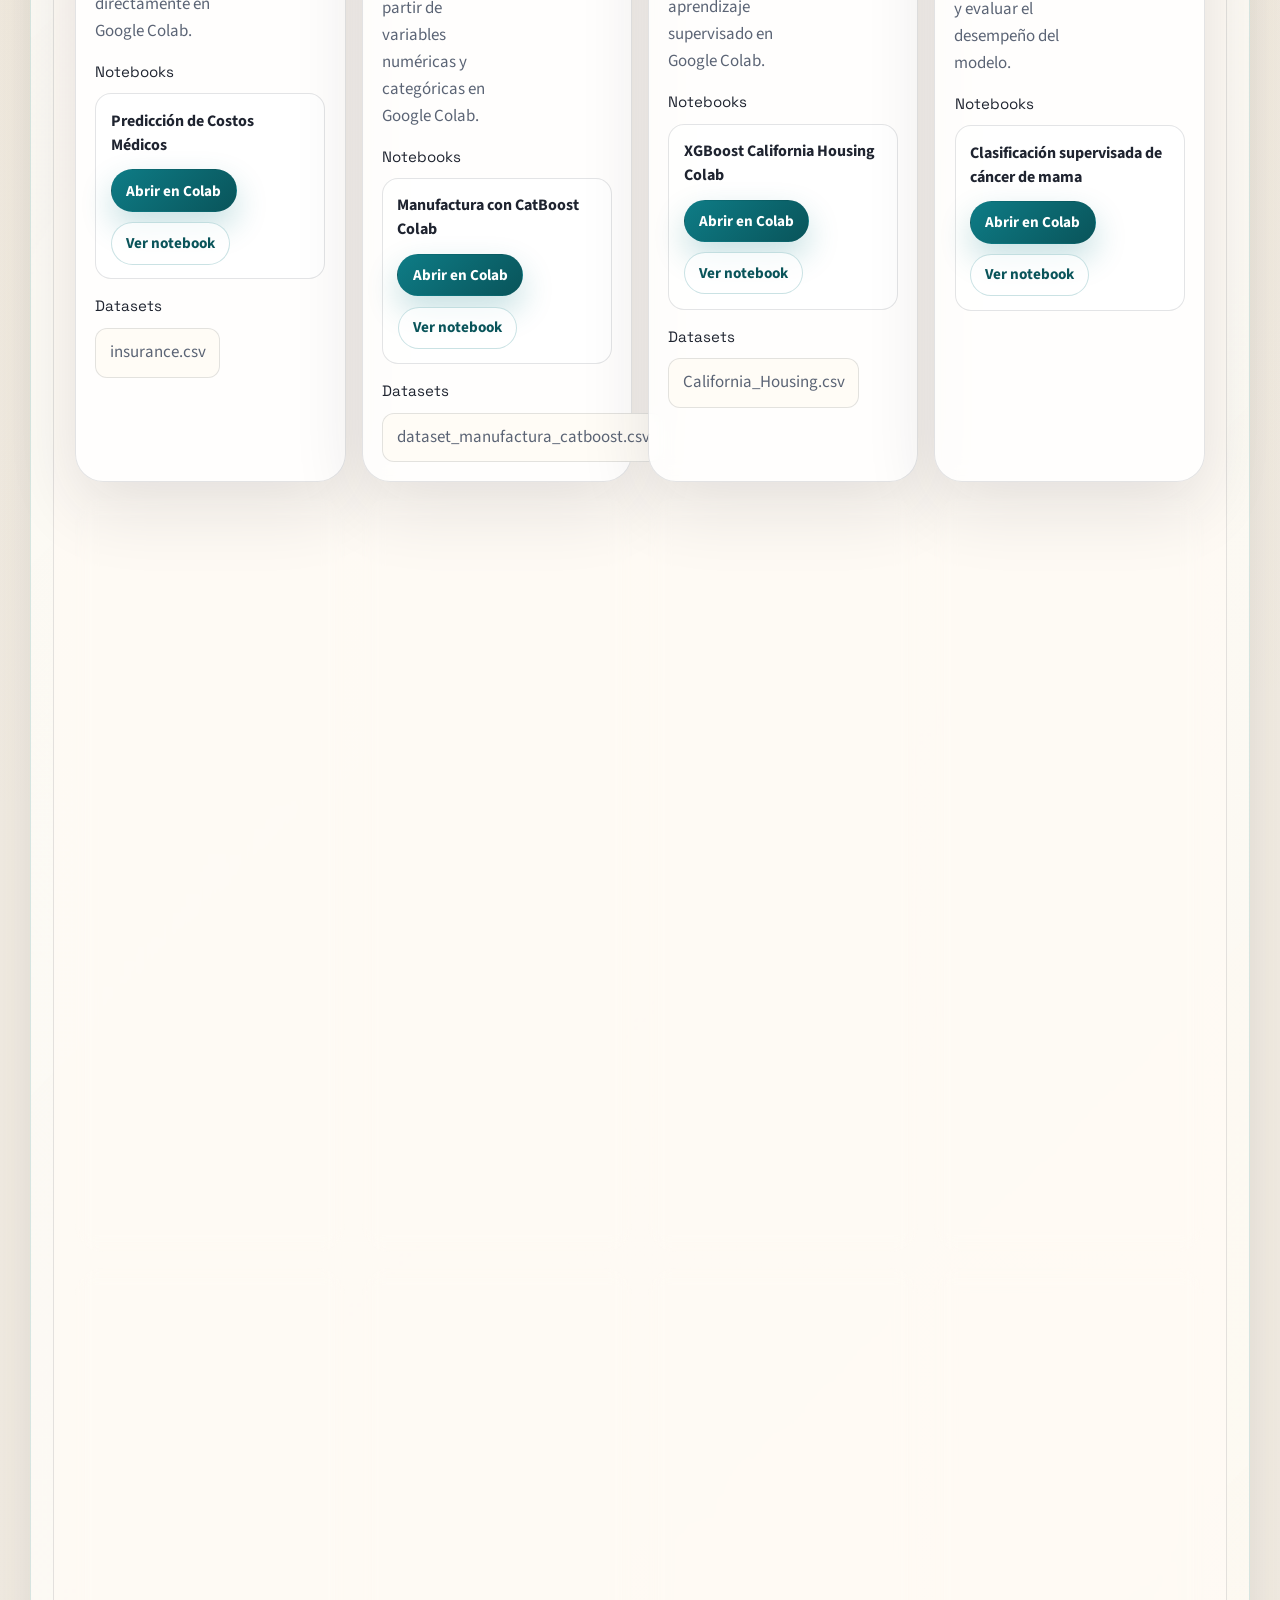
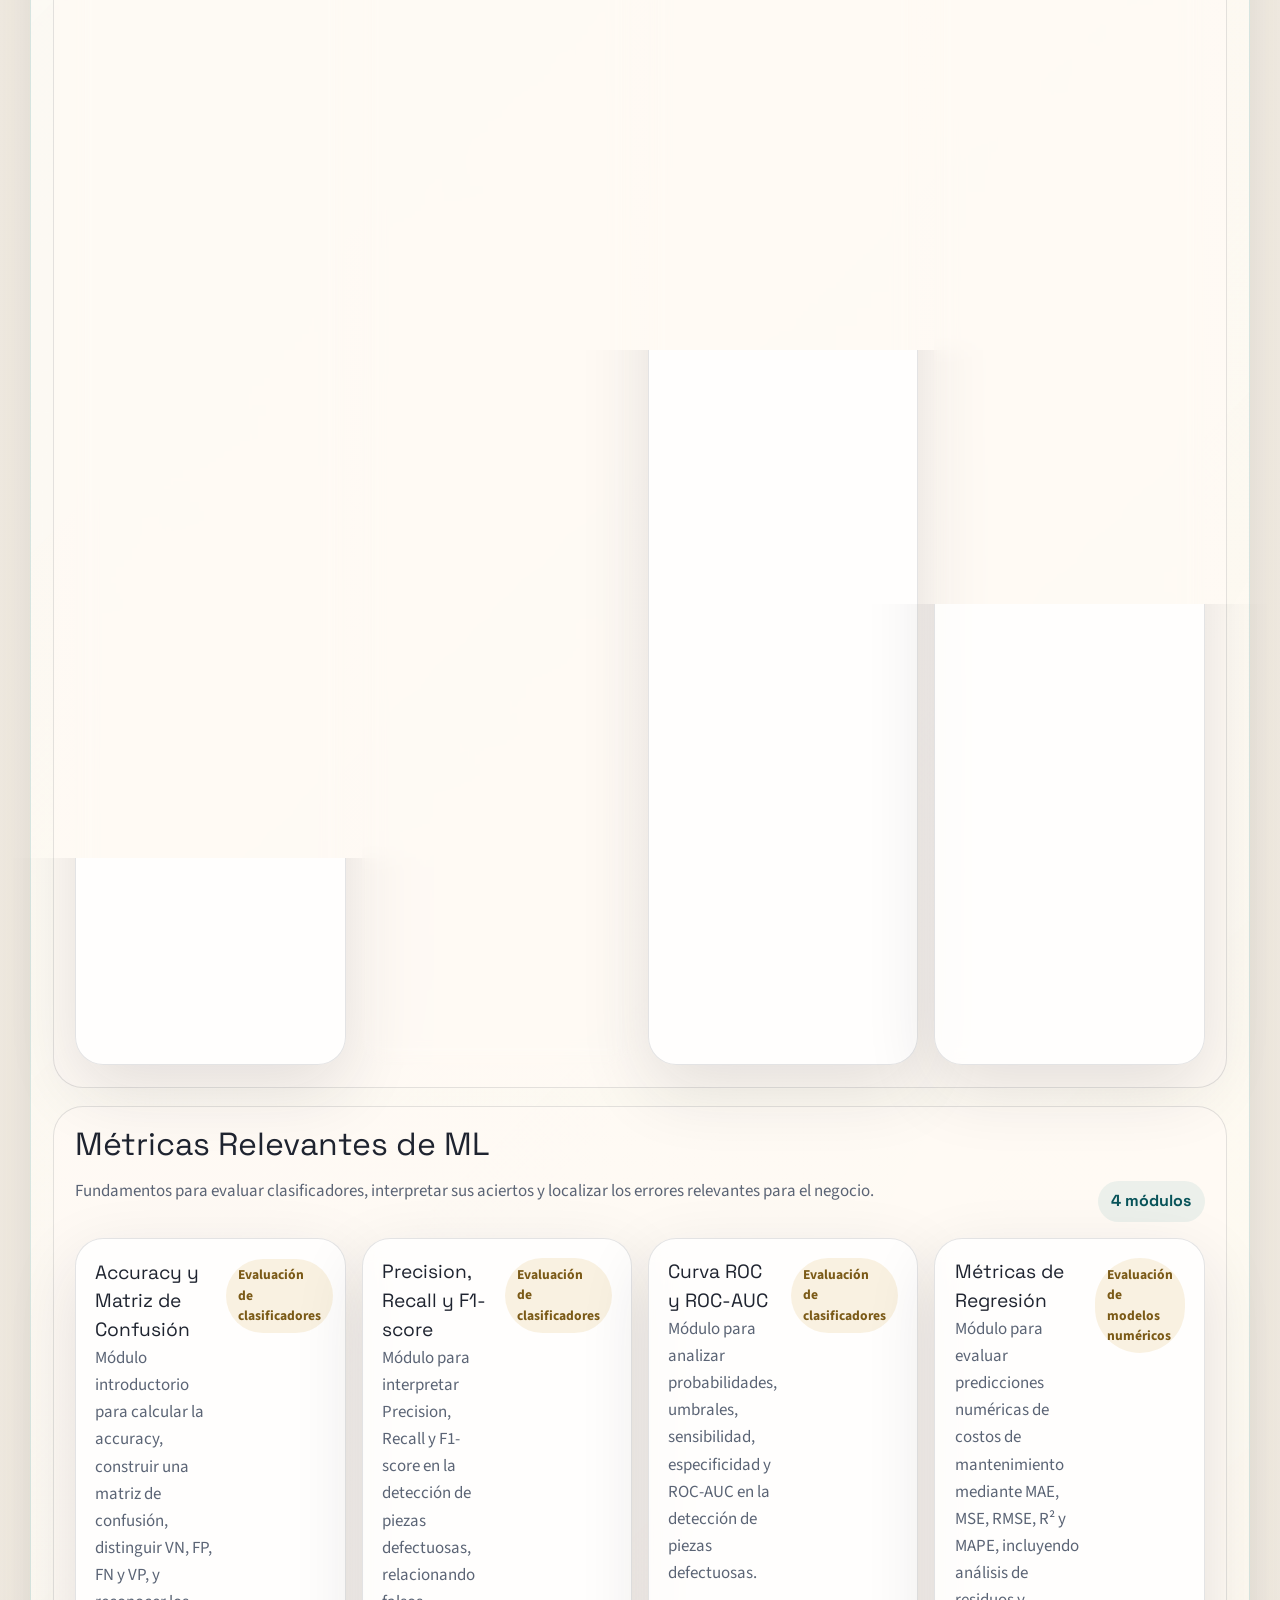
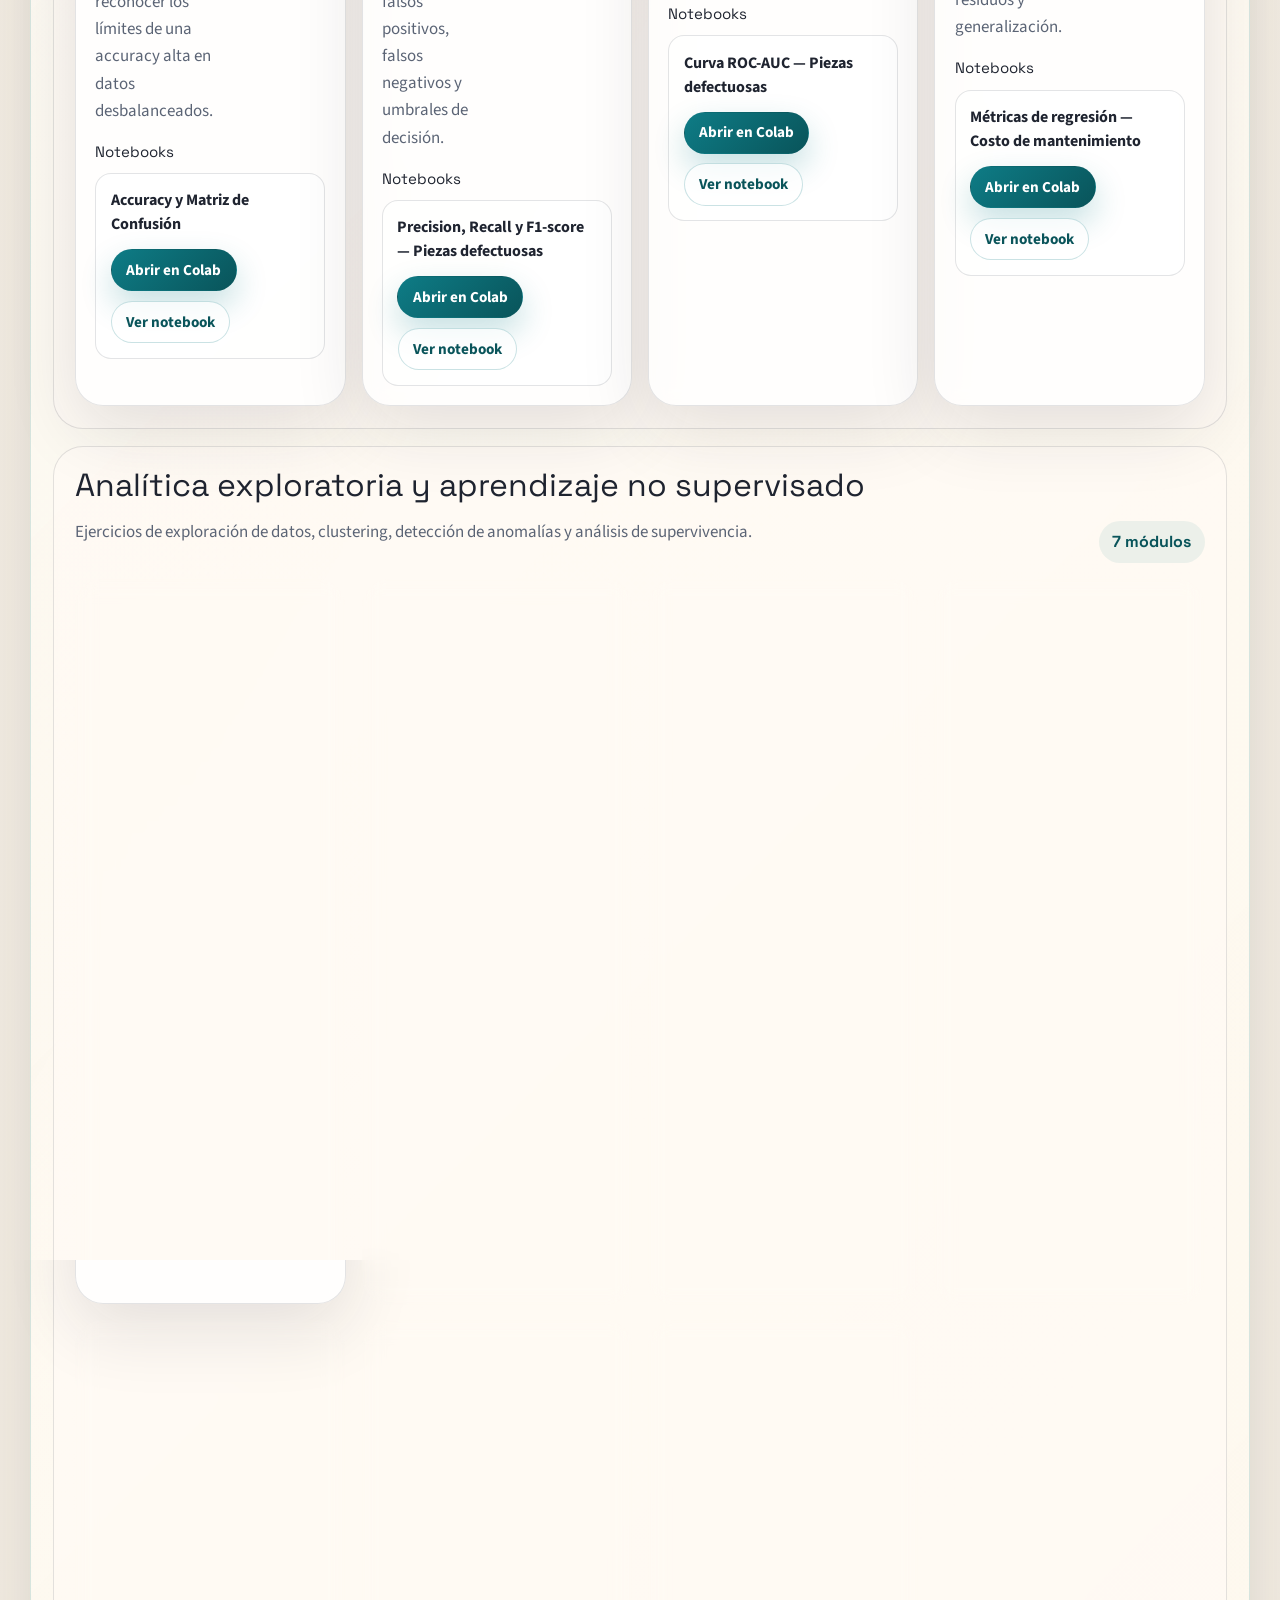
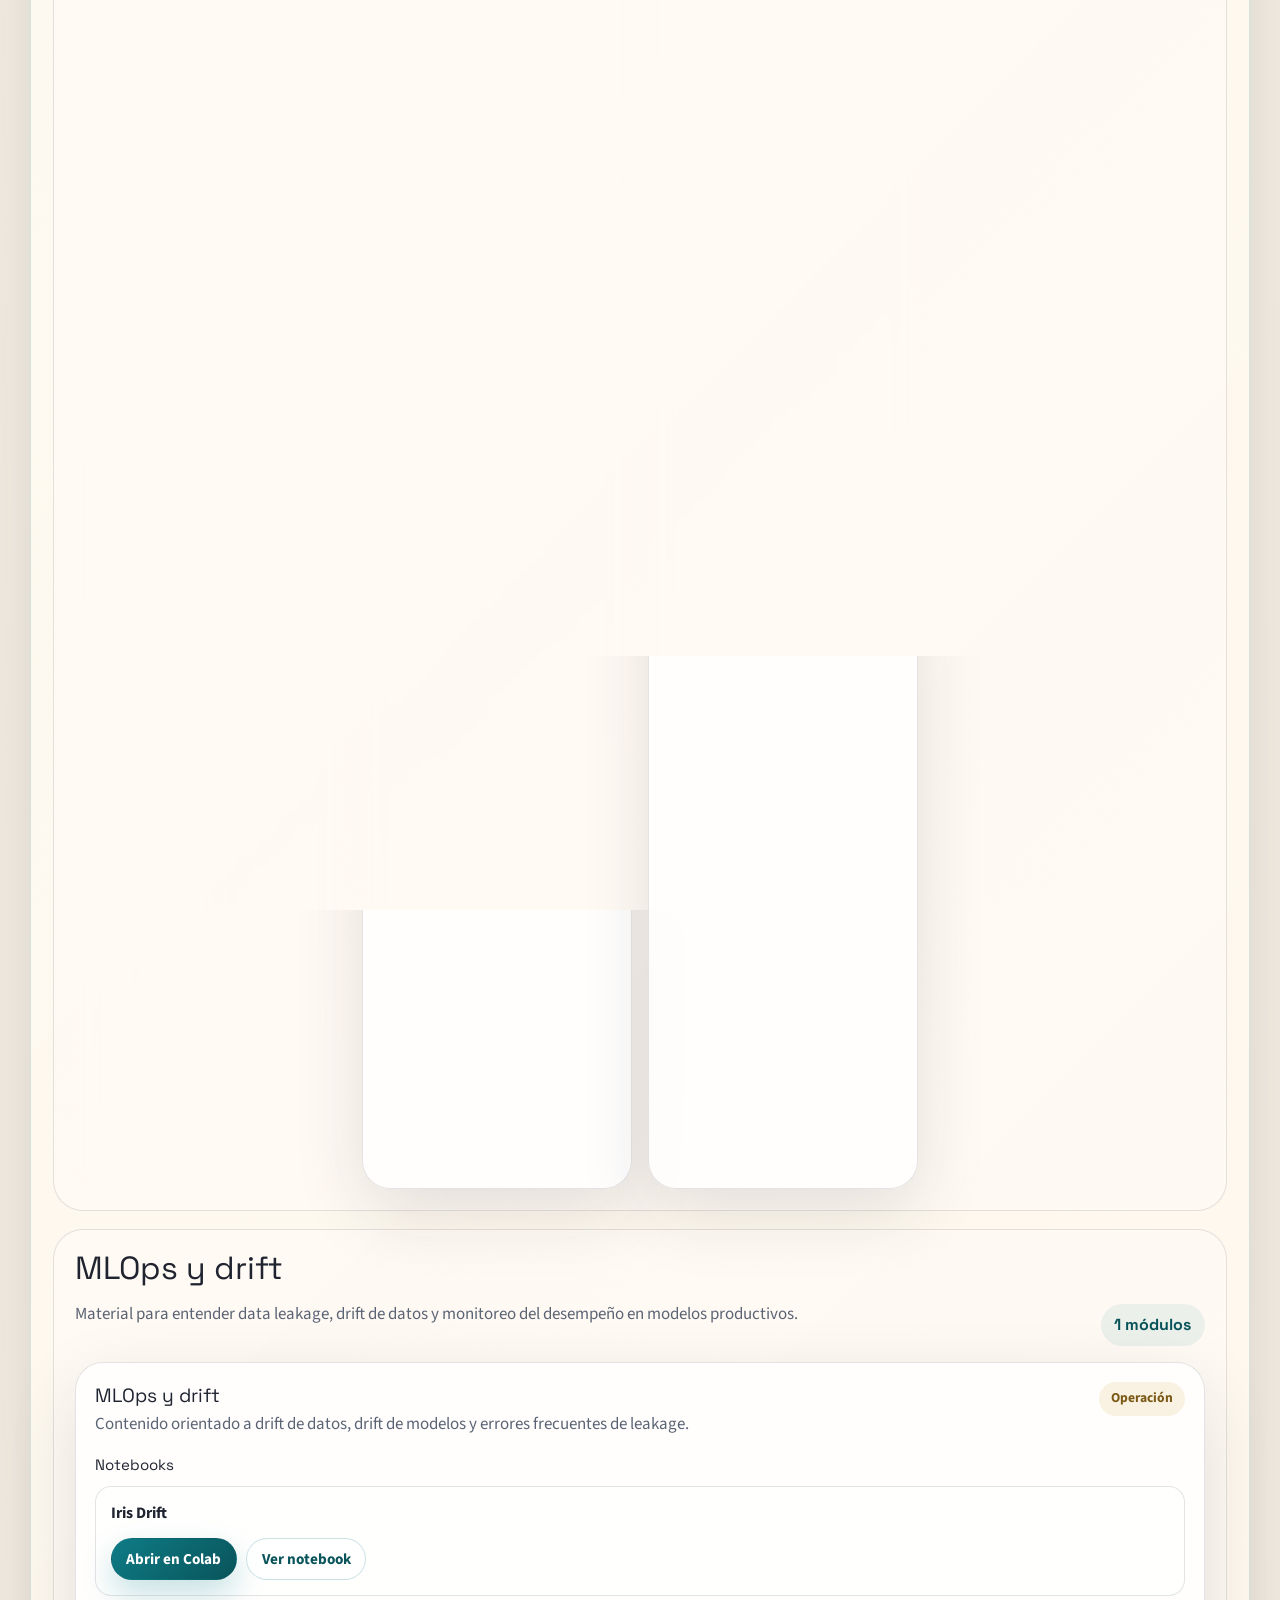
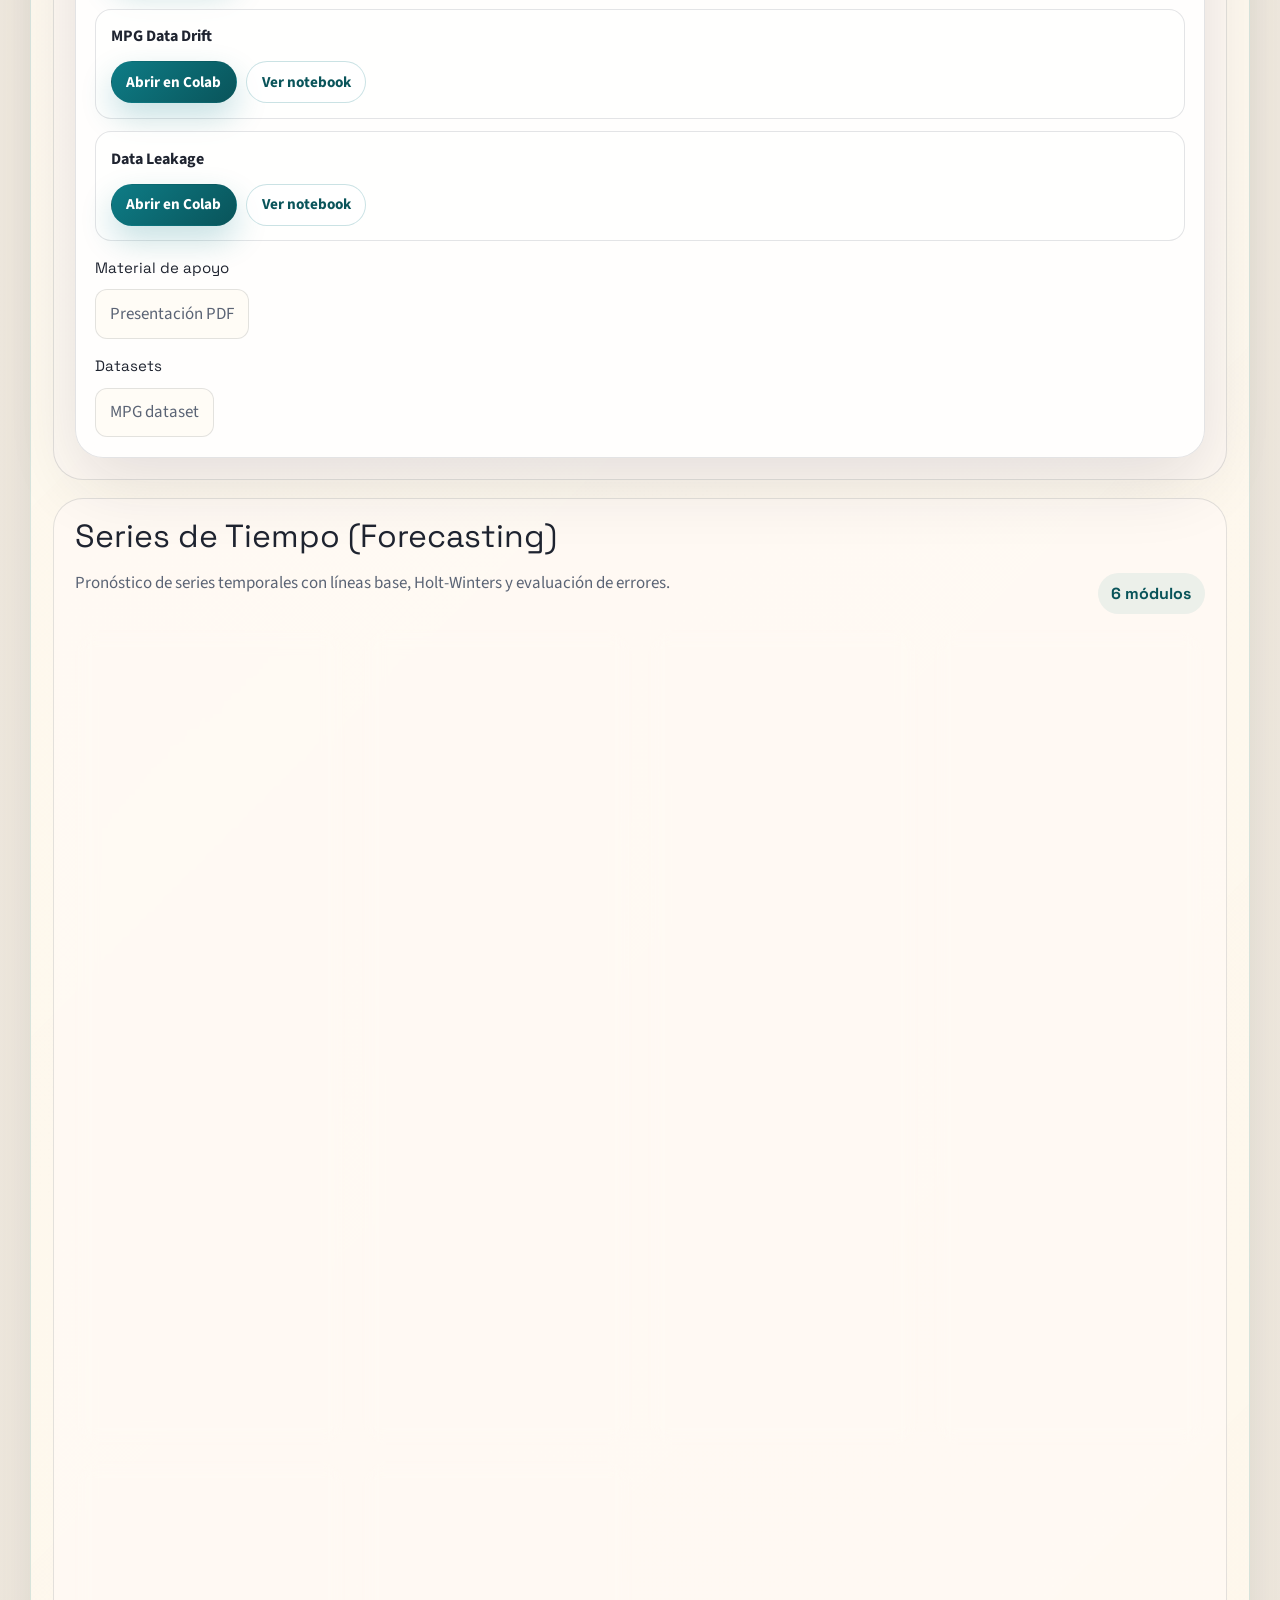
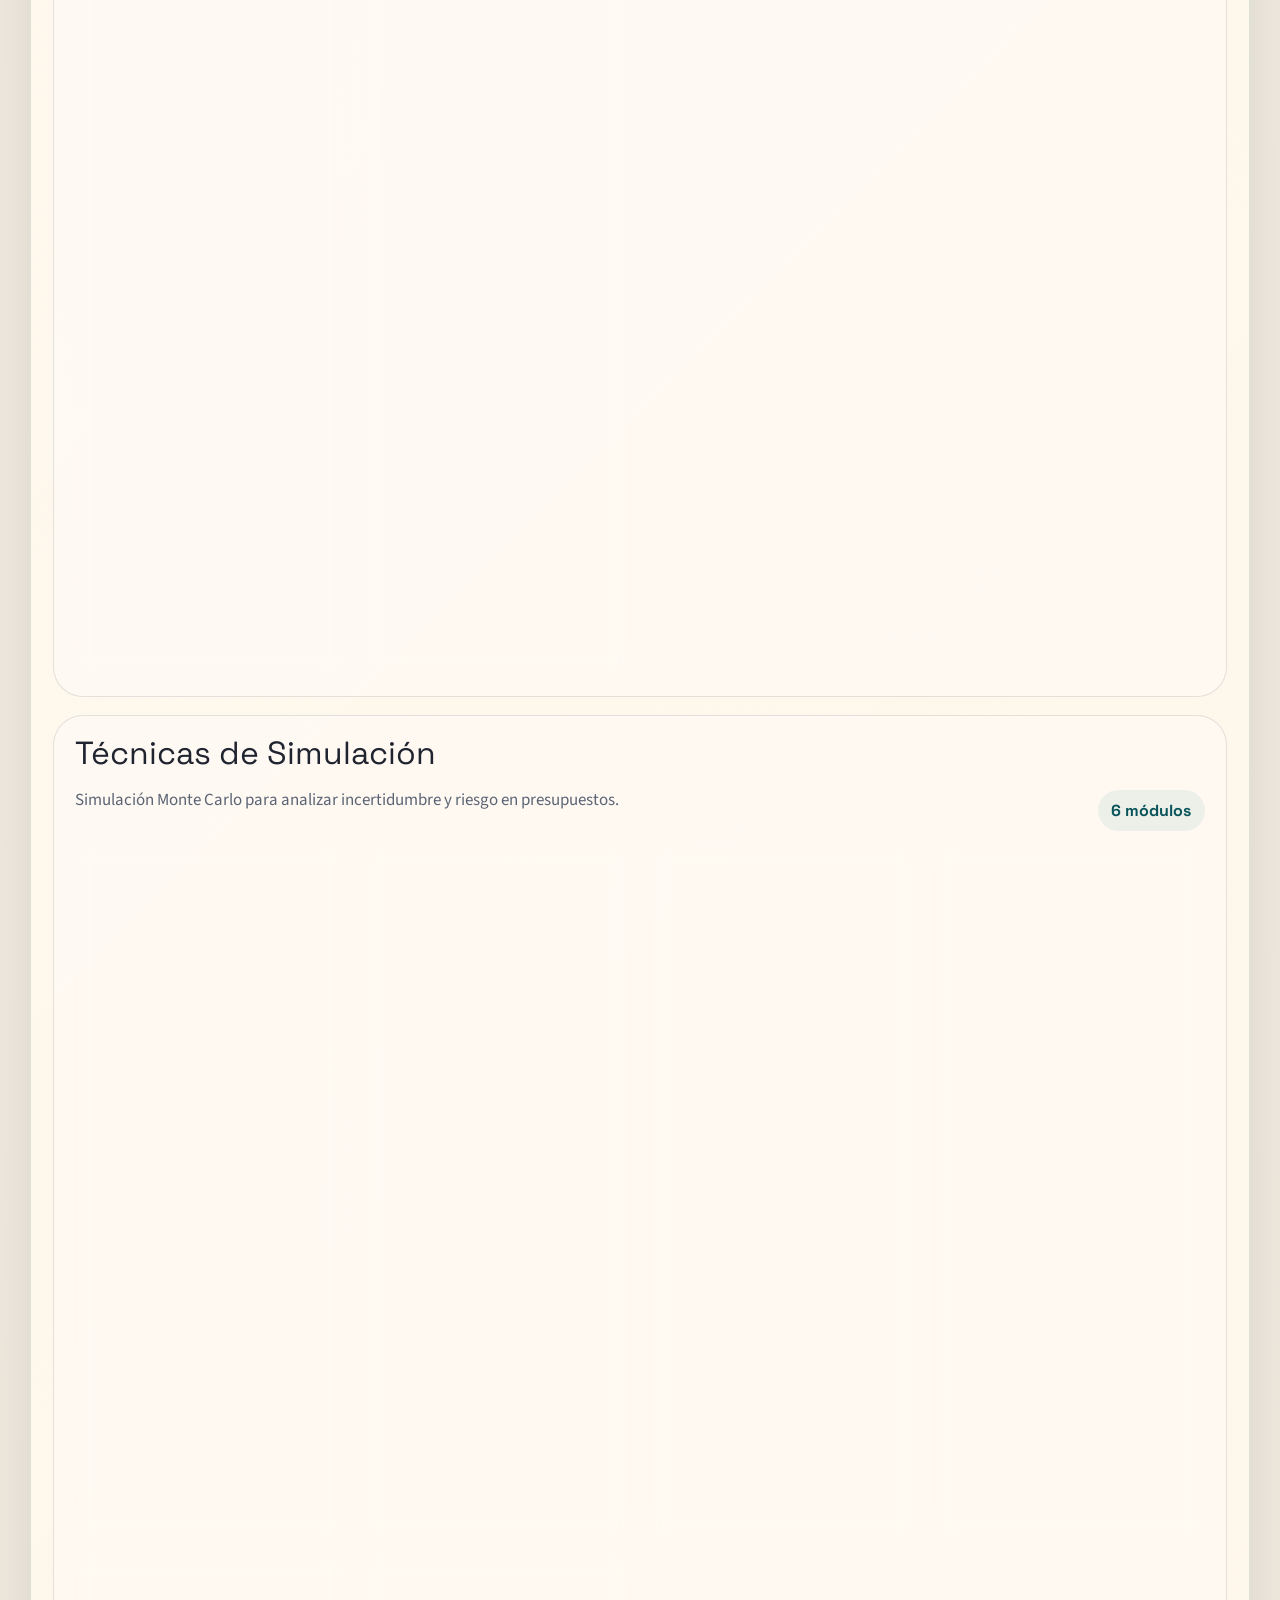
==== commit 0623b167: "Agrega PDF Vibe Coding al módulo del asistente" ====
--- a/index.html
+++ b/index.html
@@ -111,6 +111,6 @@
     </footer>
   </div>
 
-  <script src="assets/site.js?v=20261027portec-codex7"></script>
+  <script src="assets/site.js?v=20261028vibecoding"></script>
 </body>
 </html>
